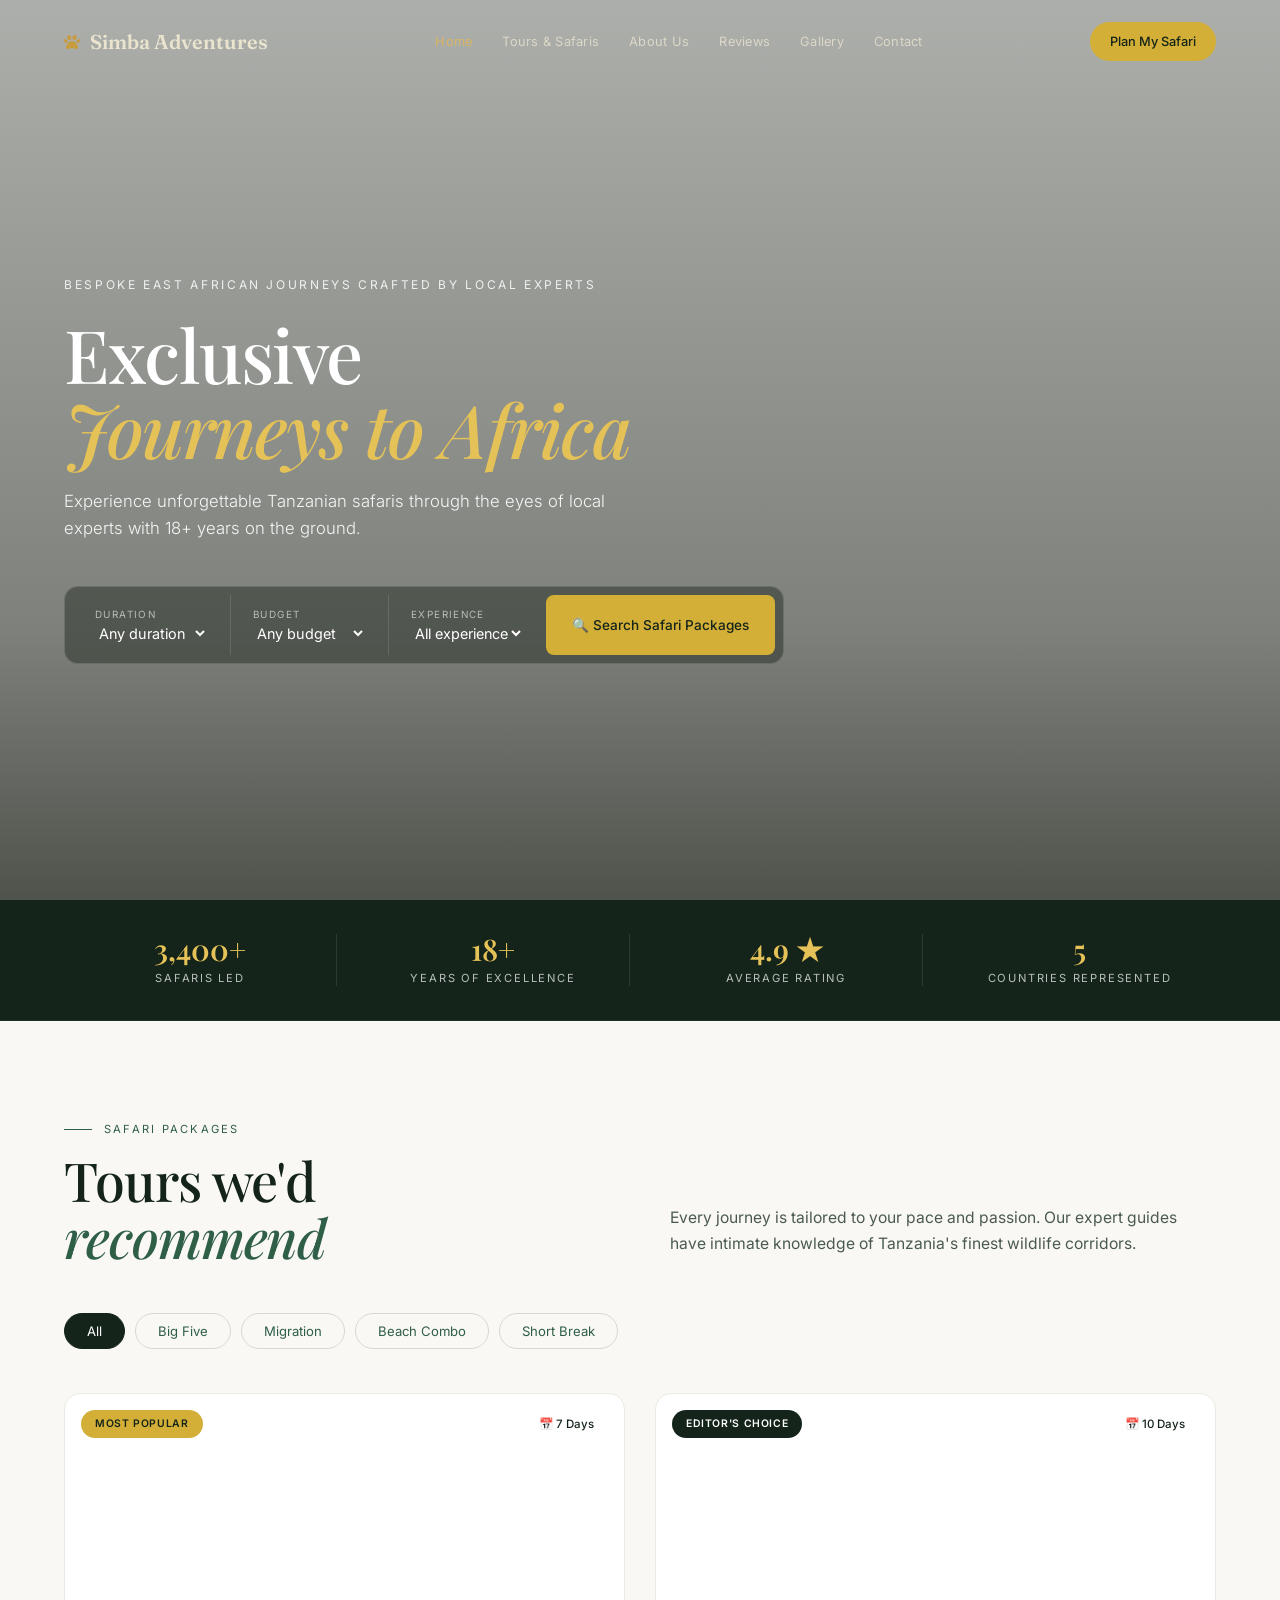
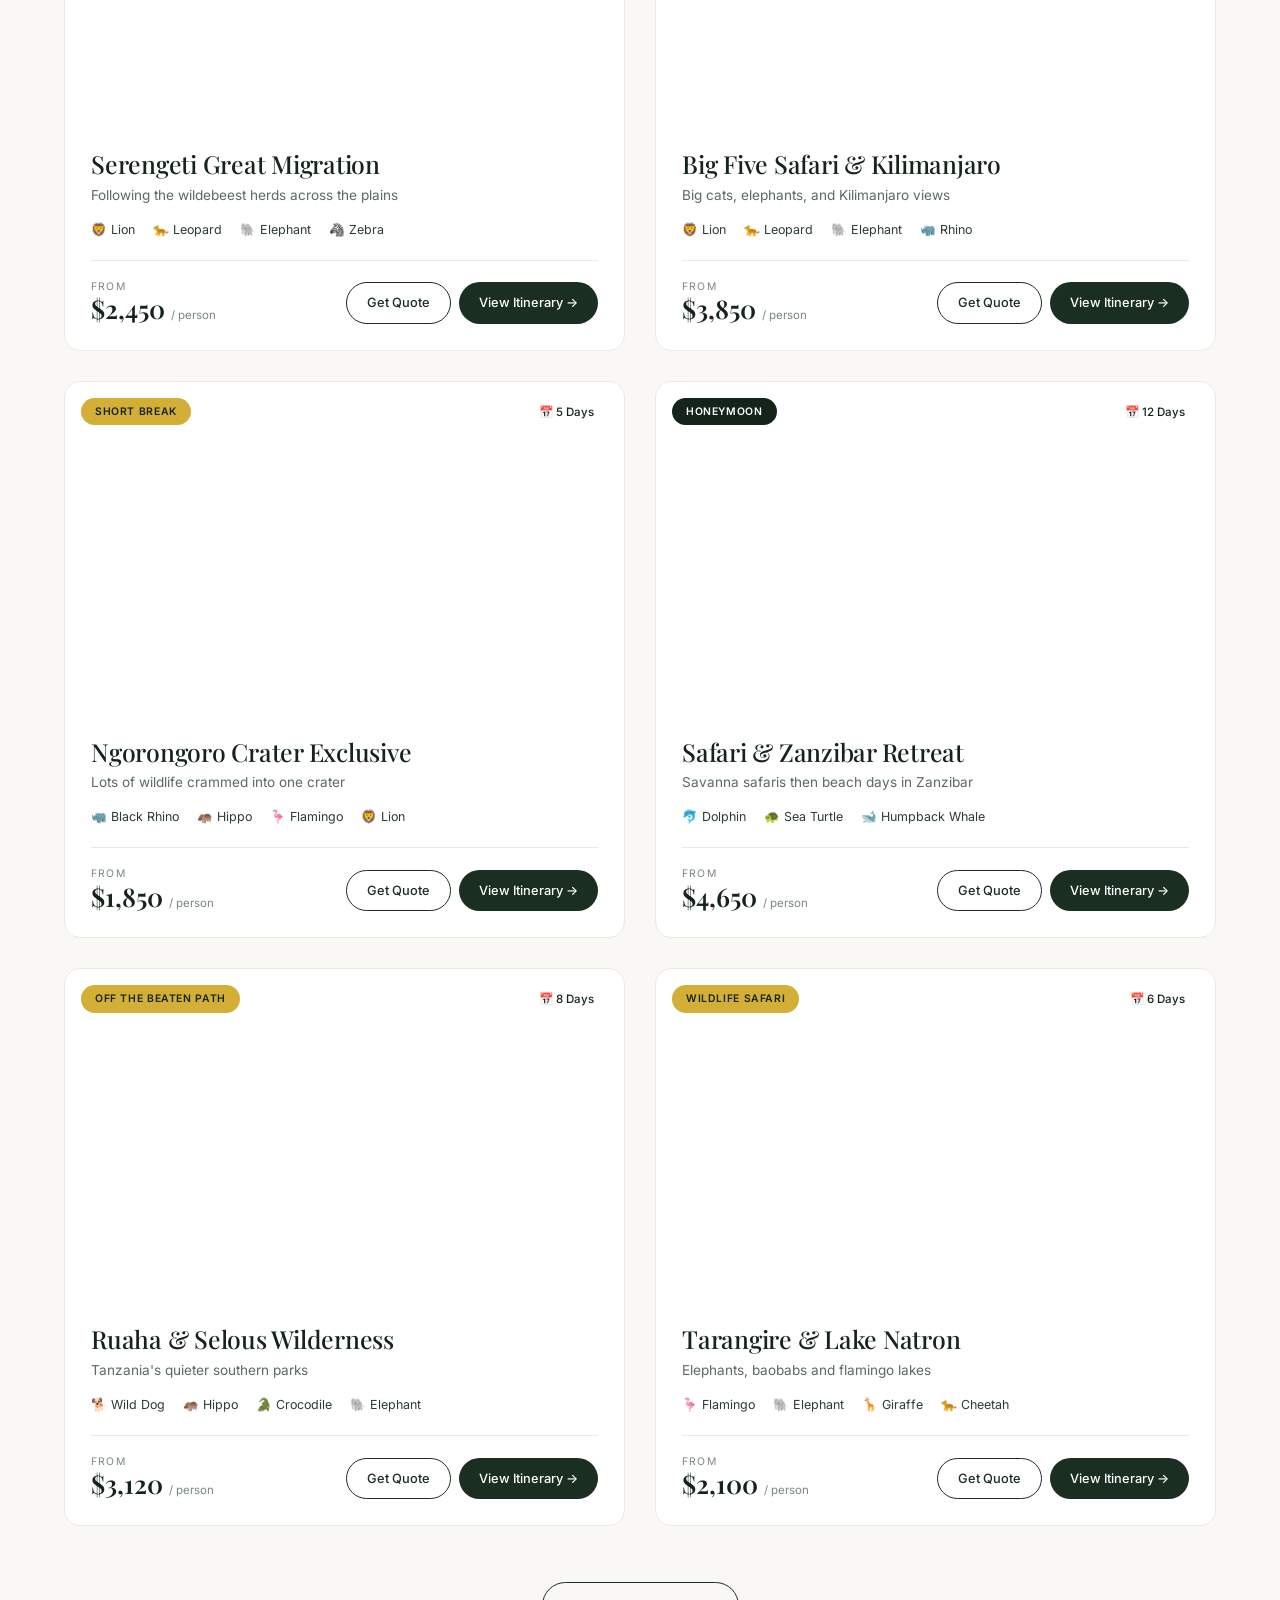
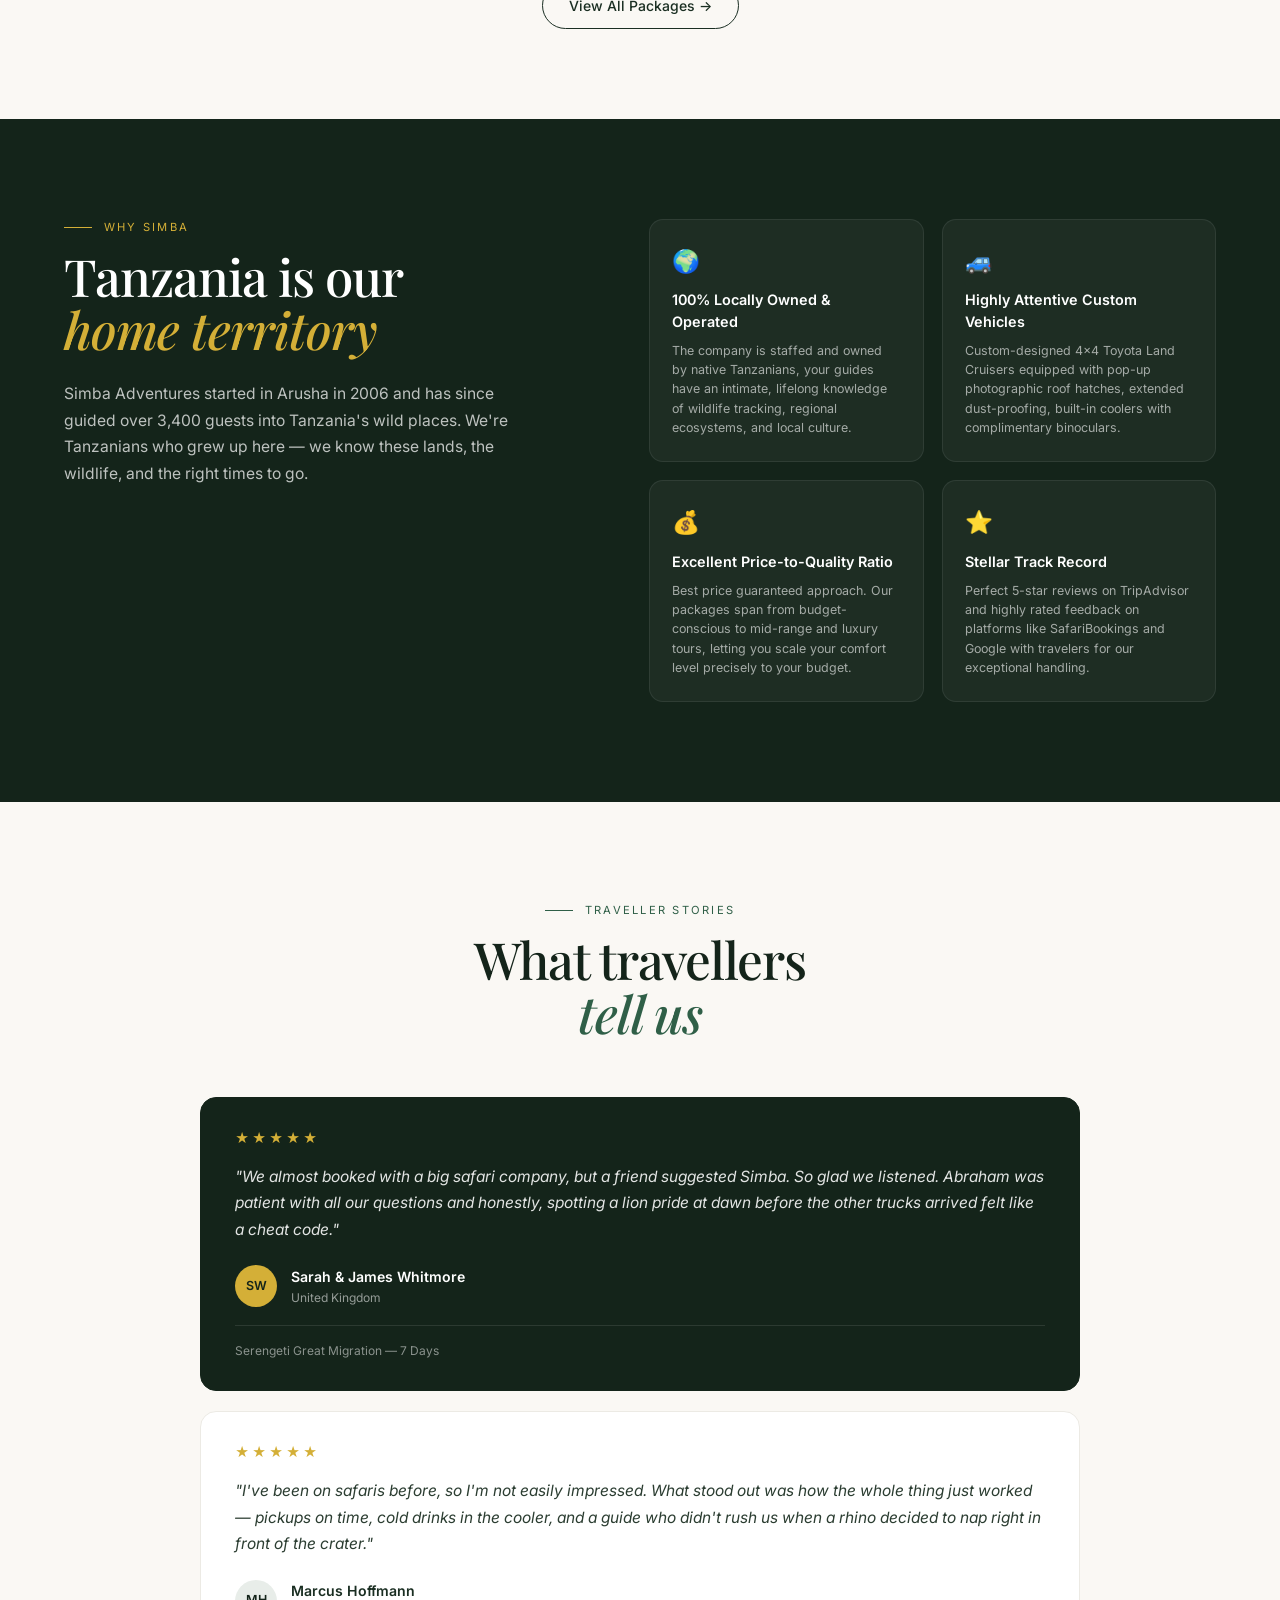
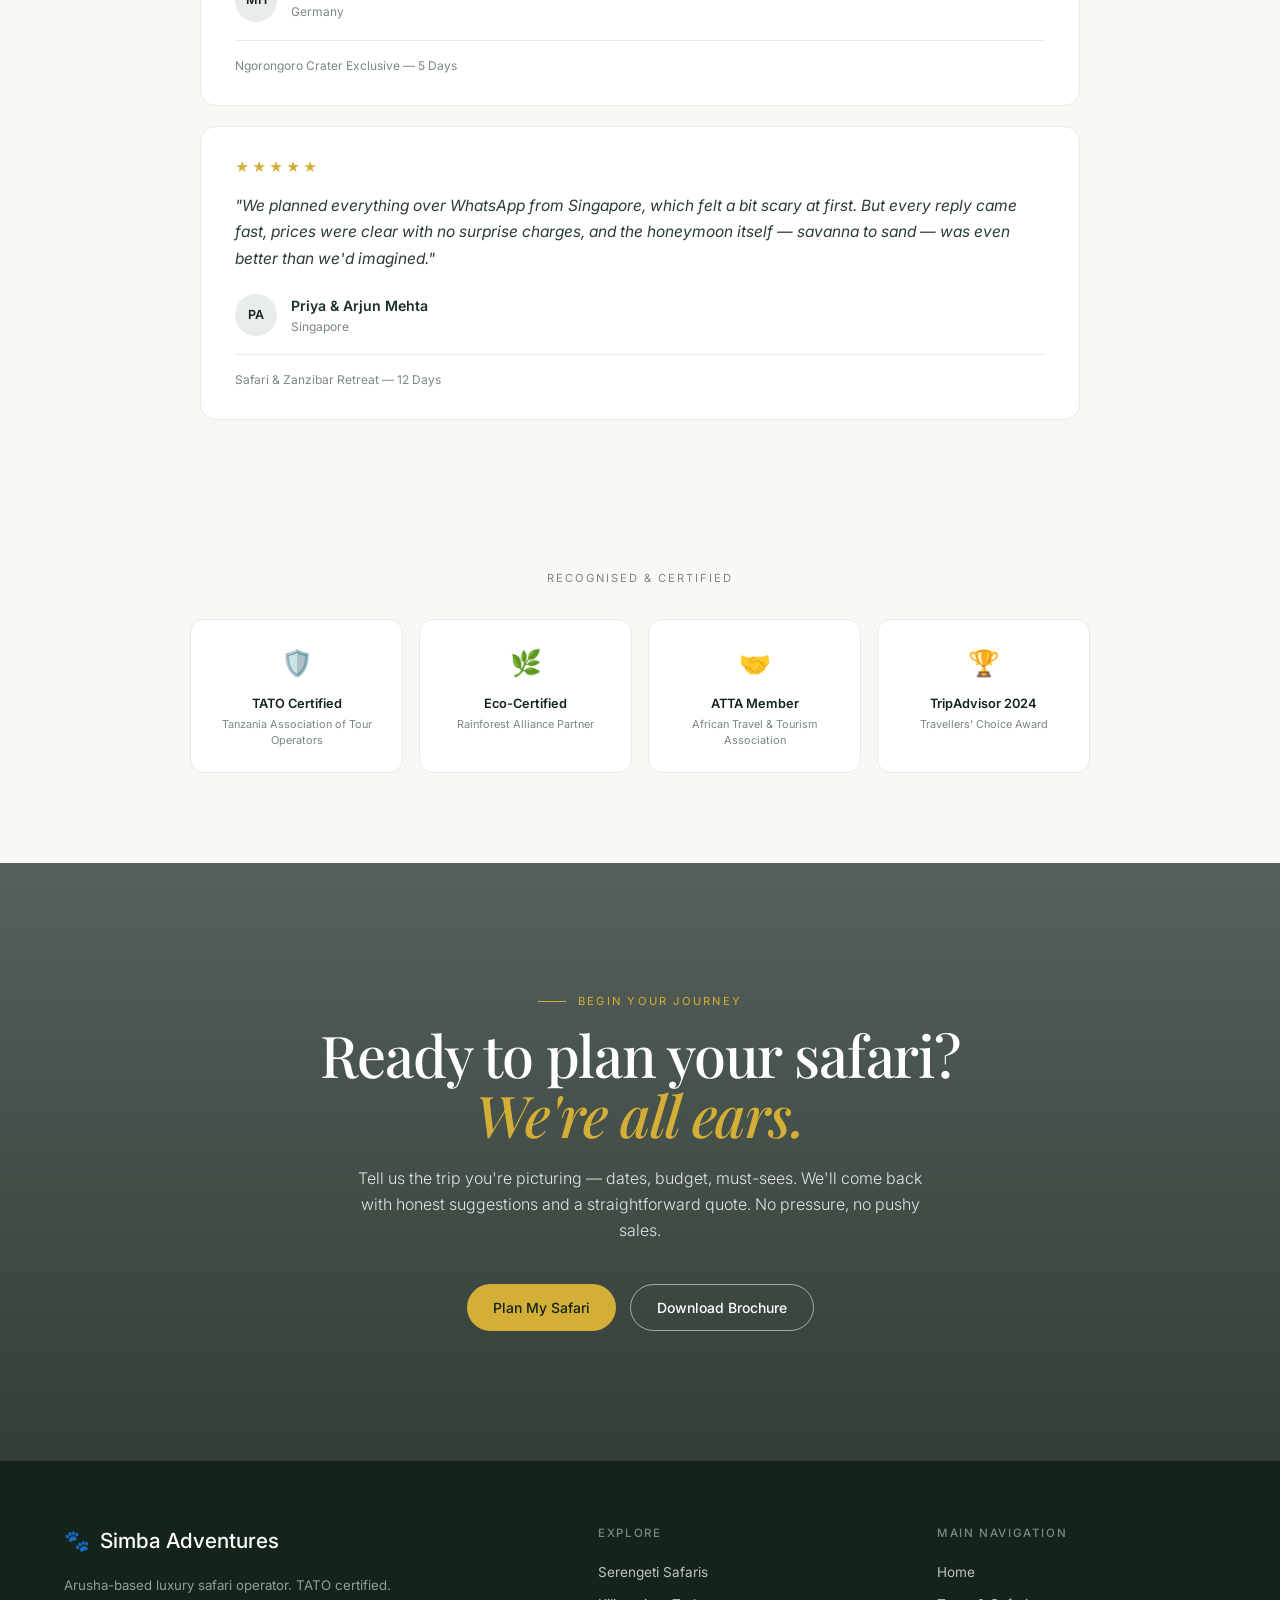
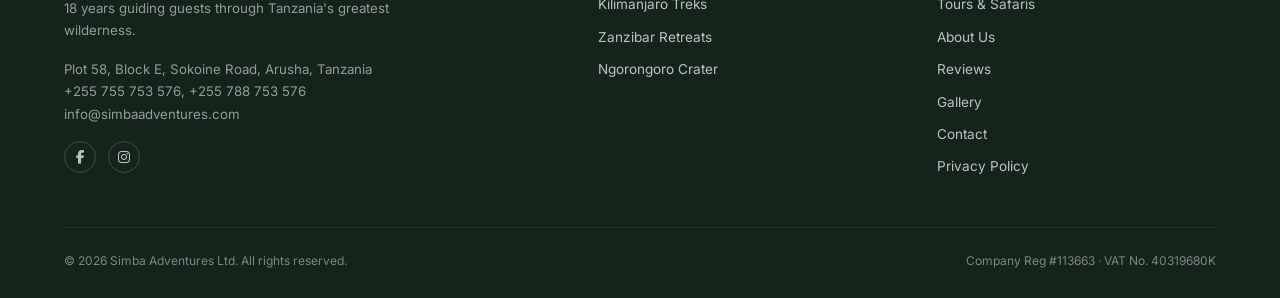
==== index.html @ e850aea2 "Update index.html" ====
<!DOCTYPE html>
<html lang="en">
<head>
<meta charset="UTF-8">
<meta name="viewport" content="width=device-width, initial-scale=1.0">
<title>Simba Adventures — Unforgettable Tanzanian Safaris</title>
<link rel="preconnect" href="https://fonts.googleapis.com">
<link rel="preconnect" href="https://fonts.gstatic.com" crossorigin>
<link href="https://fonts.googleapis.com/css2?family=Fraunces:ital,wght@0,400;0,500;0,600;1,400;1,500&family=Inter:wght@300;400;500;600;700&family=Playfair+Display:ital,wght@0,400;0,500;0,600;0,700;1,400;1,500;1,600&display=swap" rel="stylesheet">
  <link rel="stylesheet" href="https://cdnjs.cloudflare.com/ajax/libs/font-awesome/6.4.0/css/all.min.css">
<style>
  * { margin: 0; padding: 0; box-sizing: border-box; }

  html { scroll-behavior: smooth; }

  body {
    font-family: 'Inter', sans-serif;
    color: #1a2e22;
    background: #ffffff;
    line-height: 1.5;
    -webkit-font-smoothing: antialiased;
  }

  h1, h2, h3, h4 { font-family: 'Playfair Display', serif; font-weight: 500; }
  a { text-decoration: none; color: inherit; }
  img { max-width: 100%; display: block; }
  button { font-family: 'Inter', sans-serif; cursor: pointer; border: none; background: none; }

  .container { max-width: 1200px; margin: 0 auto; padding: 0 24px; }

  .btn {
    display: inline-flex; align-items: center; justify-content: center; gap: 8px;
    padding: 12px 26px; border-radius: 100px;
    font-size: 0.875rem; font-weight: 500;
    transition: all 0.25s ease; white-space: nowrap;
  }
  .btn-gold { background: #d4af37; color: #14241a; }
  .btn-gold:hover { background: #c19d2c; }
  .btn-ghost-light { border: 1px solid rgba(255,255,255,0.55); color: #fff; }
  .btn-ghost-light:hover { background: rgba(255,255,255,0.12); }
  .btn-outline-dark { border: 1px solid #1a2e22; color: #1a2e22; background: transparent; }
  .btn-outline-dark:hover { background: #1a2e22; color: #fff; }
  .btn-solid-dark { background: #1a2e22; color: #fff; }
  .btn-solid-dark:hover { background: #0f1c14; }
  .btn-sm { padding: 10px 20px; font-size: 0.8rem; }

  .navbar {
    position: absolute; top: 0; left: 0; right: 0; z-index: 100;
    padding: 22px 0;
  }
  .navbar .container { display: flex; align-items: center; justify-content: space-between; }
  .brand {
    display: flex; align-items: center; gap: 10px;
    font-family: 'Fraunces', serif; font-size: 20px; font-weight: 600;
    color: #eae4cf;
  }
  .brand i { color: #C89B3C; font-size: 16px; }

  .nav-menu {
    display: flex; align-items: center; gap: 30px;
    list-style: none; font-size: 0.8rem;
  }
  .nav-menu a {
    letter-spacing: 0.02em;
    color: rgba(234,228,207,0.78);
    transition: color 0.2s ease;
  }
  .nav-menu a:hover, .nav-menu a.active { color: #D9B564; }

  .nav-right { display: flex; align-items: center; gap: 18px; }

  .menu-toggle {
    display: none;
    font-size: 20px; color: #D9B564;
    cursor: pointer; background: none; border: none;
  }
  .menu-toggle svg { display: block; }

  .hero {
    position: relative;
    min-height: 100vh;
    display: flex; align-items: center;
    padding: 130px 0 90px;
    color: #fff;
    background:
      linear-gradient(180deg, rgba(20,25,15,0.35) 0%, rgba(20,25,15,0.55) 70%, rgba(20,25,15,0.75) 100%),
      url('https://images.unsplash.com/photo-1516026672322-bc52d61a55d5?q=80&w=2000&auto=format&fit=crop') center/cover no-repeat;
  }
  .hero .container { width: 100%; }
  .hero-inner { max-width: 720px; }
  .hero-eyebrow {
    font-size: 0.75rem; letter-spacing: 0.22em; text-transform: uppercase;
    opacity: 0.85; margin-bottom: 22px;
    display: flex; align-items: center; gap: 10px;
  }
  .hero h1 {
    font-size: clamp(2.8rem, 6vw, 4.6rem);
    line-height: 1.02;
    letter-spacing: -0.02em;
    margin-bottom: 22px;
    font-weight: 500;
  }
  .hero h1 em { font-style: italic; color: #e5c258; font-weight: 500; }
  .hero-sub {
    font-size: 1.05rem; font-weight: 300;
    max-width: 560px; margin-bottom: 44px;
    opacity: 0.92; line-height: 1.6;
  }

  .search-bar {
    display: flex; align-items: stretch;
    background: rgba(20,30,20,0.42);
    backdrop-filter: blur(16px);
    -webkit-backdrop-filter: blur(16px);
    border: 1px solid rgba(255,255,255,0.15);
    border-radius: 14px;
    padding: 8px;
    max-width: 780px;
    gap: 0;
  }
  .search-field {
    flex: 1; padding: 12px 22px;
    border-right: 1px solid rgba(255,255,255,0.12);
    display: flex; flex-direction: column; gap: 2px;
    min-width: 0;
  }
  .search-field:last-of-type { border-right: none; }
  .search-field label {
    font-size: 0.62rem; letter-spacing: 0.14em; text-transform: uppercase;
    opacity: 0.6;
  }
  .search-field select, .search-field input {
    background: transparent; border: none; outline: none;
    color: #fff; font-family: 'Inter', sans-serif;
    font-size: 0.9rem; font-weight: 400;
    cursor: pointer; width: 100%;
  }
  .search-field select option { color: #1a2e22; }
  .search-btn {
    background: #d4af37; color: #14241a;
    padding: 0 26px; border-radius: 8px;
    font-size: 0.85rem; font-weight: 500;
    display: flex; align-items: center; gap: 8px;
    white-space: nowrap;
    transition: background 0.2s;
  }
  .search-btn:hover { background: #c19d2c; }

  .stats {
    background: #14241a; color: #fff;
    padding: 34px 0;
    border-bottom: 1px solid rgba(255,255,255,0.06);
  }
  .stats .container {
    display: grid; grid-template-columns: repeat(4, 1fr);
    gap: 20px; text-align: center;
  }
  .stat-item { padding: 0 12px; border-right: 1px solid rgba(255,255,255,0.1); }
  .stat-item:last-child { border-right: none; }
  .stat-num {
    font-family: 'Playfair Display', serif;
    font-size: 1.85rem; font-weight: 600; color: #e5c258;
    line-height: 1;
  }
  .stat-lbl {
    font-size: 0.7rem; letter-spacing: 0.16em; text-transform: uppercase;
    opacity: 0.7; margin-top: 6px;
  }

  .packages { padding: 100px 0 90px; background: #faf8f4; }

  .packages-header {
    display: grid; grid-template-columns: 1fr 1fr;
    gap: 60px; align-items: end;
    margin-bottom: 48px;
  }
  .eyebrow {
    font-size: 0.7rem; letter-spacing: 0.2em; text-transform: uppercase;
    color: #2f5f47; margin-bottom: 14px;
    display: flex; align-items: center; gap: 12px;
  }
  .eyebrow::before {
    content: ''; width: 28px; height: 1px; background: #2f5f47;
    display: inline-block;
  }
  .packages-header h2 {
    font-size: clamp(2.2rem, 4.2vw, 3.4rem);
    line-height: 1.05; letter-spacing: -0.02em;
    color: #14241a;
  }
  .packages-header h2 em { font-style: italic; color: #2f5f47; }
  .packages-header p {
    font-size: 0.98rem; color: #4a5a50; line-height: 1.65;
    padding-bottom: 8px;
  }

  .filter-tabs { display: flex; gap: 10px; flex-wrap: wrap; margin-bottom: 44px; }
  .filter-tab {
    padding: 9px 22px; border-radius: 100px;
    font-size: 0.82rem; font-weight: 400;
    border: 1px solid #d5d9d4; color: #2f5f47;
    background: transparent;
    transition: all 0.2s;
  }
  .filter-tab.active { background: #14241a; color: #fff; border-color: #14241a; }
  .filter-tab:hover:not(.active) { border-color: #14241a; color: #14241a; }

  .cards-grid {
    display: grid; grid-template-columns: repeat(2, 1fr);
    gap: 30px;
  }
  .card {
    background: #fff; border-radius: 16px;
    overflow: hidden;
    border: 1px solid #eceae4;
    display: flex; flex-direction: column;
    transition: transform 0.3s, box-shadow 0.3s;
  }
  .card:hover { transform: translateY(-4px); box-shadow: 0 18px 40px rgba(20,36,26,0.09); }
  .card-media {
    position: relative; aspect-ratio: 16/9.5;
    background-size: cover; background-position: center;
  }
  .card-badge {
    position: absolute; top: 16px; left: 16px;
    padding: 6px 14px; border-radius: 100px;
    font-size: 0.65rem; font-weight: 600; letter-spacing: 0.06em;
    text-transform: uppercase;
  }
  .badge-gold { background: #d4af37; color: #14241a; }
  .badge-dark { background: #14241a; color: #fff; }
  .card-days {
    position: absolute; top: 16px; right: 16px;
    background: rgba(255,255,255,0.95); color: #14241a;
    padding: 6px 14px; border-radius: 100px;
    font-size: 0.72rem; font-weight: 500;
    display: flex; align-items: center; gap: 6px;
  }
  .card-body { padding: 24px 26px 26px; display: flex; flex-direction: column; flex: 1; }
  .card-body h3 {
    font-size: 1.55rem; line-height: 1.15; letter-spacing: -0.01em;
    color: #14241a; margin-bottom: 6px;
  }
  .card-desc { font-size: 0.85rem; color: #5a6b61; margin-bottom: 16px; }
  .card-feats {
    display: flex; flex-wrap: wrap; gap: 6px 18px;
    font-size: 0.78rem; color: #2b3d31; margin-bottom: 20px;
  }
  .card-feats span { display: inline-flex; align-items: center; gap: 5px; }

  .card-foot {
    display: flex; justify-content: space-between; align-items: flex-end;
    padding-top: 18px; margin-top: auto;
    border-top: 1px solid #eceae4;
    gap: 12px;
  }
  .price-label {
    font-size: 0.65rem; letter-spacing: 0.12em; text-transform: uppercase;
    color: #7a8880;
  }
  .price-val {
    font-family: 'Playfair Display', serif;
    font-size: 1.6rem; font-weight: 600; color: #14241a;
    line-height: 1.15;
  }
  .price-val small { font-family: 'Inter', sans-serif; font-size: 0.72rem; font-weight: 400; color: #7a8880; }
  .card-btns { display: flex; gap: 8px; }

  .view-all-wrap { text-align: center; margin-top: 56px; }

  .about {
    background: #14241a; color: #fff;
    padding: 100px 0;
  }
  .about-grid {
    display: grid; grid-template-columns: 1fr 1.1fr;
    gap: 70px; align-items: start;
  }
  .about .eyebrow { color: #d4af37; }
  .about .eyebrow::before { background: #d4af37; }
  .about h2 {
    font-size: clamp(2.2rem, 4vw, 3.2rem);
    line-height: 1.05; letter-spacing: -0.02em;
    margin-bottom: 24px;
  }
  .about h2 em { font-style: italic; color: #d4af37; }
  .about p.lead {
    font-size: 0.98rem; line-height: 1.7;
    color: rgba(255,255,255,0.72);
    max-width: 460px;
  }
  .about-feats {
    display: grid; grid-template-columns: 1fr 1fr; gap: 18px;
  }
  .about-feat {
    background: rgba(255,255,255,0.045);
    border: 1px solid rgba(255,255,255,0.08);
    border-radius: 14px;
    padding: 24px 22px;
  }
  .about-feat .fi { font-size: 1.4rem; margin-bottom: 12px; display: block; }
  .about-feat h4 {
    font-family: 'Inter', sans-serif; font-size: 0.9rem;
    font-weight: 600; margin-bottom: 8px;
  }
  .about-feat p {
    font-size: 0.78rem; line-height: 1.55;
    color: rgba(255,255,255,0.6);
  }

  .testimonials { padding: 100px 0 90px; background: #faf8f4; }
  .test-head { text-align: center; margin-bottom: 56px; }
  .test-head .eyebrow { justify-content: center; }
  .test-head h2 {
    font-size: clamp(2.2rem, 4vw, 3.2rem);
    line-height: 1.05; letter-spacing: -0.02em;
    color: #14241a;
  }
  .test-head h2 em { font-style: italic; color: #2f5f47; }
  .test-list {
    display: flex; flex-direction: column; gap: 20px;
    max-width: 880px; margin: 0 auto;
  }
  .test-card {
    background: #fff;
    border: 1px solid #eceae4;
    border-radius: 16px;
    padding: 30px 34px;
  }
  .test-card.dark {
    background: #14241a; border-color: #14241a; color: #fff;
  }
  .test-stars { color: #d4af37; font-size: 0.85rem; letter-spacing: 3px; margin-bottom: 16px; }
  .test-text {
    font-size: 0.97rem; line-height: 1.7; font-style: italic;
    color: #2b3d31; margin-bottom: 22px;
  }
  .test-card.dark .test-text { color: rgba(255,255,255,0.88); }
  .test-author { display: flex; align-items: center; gap: 14px; }
  .test-avatar {
    width: 42px; height: 42px; border-radius: 50%;
    background: #d4af37; color: #14241a;
    display: flex; align-items: center; justify-content: center;
    font-size: 0.78rem; font-weight: 600; flex-shrink: 0;
  }
  .test-avatar.light { background: #e8ede9; color: #14241a; }
  .test-name { font-size: 0.88rem; font-weight: 600; }
  .test-loc { font-size: 0.75rem; color: #7a8880; margin-top: 2px; }
  .test-card.dark .test-loc { color: rgba(255,255,255,0.55); }
  .test-trip {
    font-size: 0.75rem; color: #7a8880;
    padding-top: 16px; margin-top: 18px;
    border-top: 1px solid #eceae4;
  }
  .test-card.dark .test-trip { border-color: rgba(255,255,255,0.1); color: rgba(255,255,255,0.5); }

  .certs { padding: 60px 0 90px; background: #faf8f4; }
  .certs-label {
    text-align: center; font-size: 0.7rem; letter-spacing: 0.18em;
    text-transform: uppercase; color: #7a8880;
    margin-bottom: 32px;
  }
  .certs-grid {
    display: grid; grid-template-columns: repeat(4, 1fr); gap: 16px;
    max-width: 900px; margin: 0 auto;
  }
  .cert-item {
    background: #fff; border: 1px solid #eceae4;
    border-radius: 14px; padding: 24px 14px; text-align: center;
  }
  .cert-item .ci { font-size: 1.6rem; margin-bottom: 12px; display: block; }
  .cert-item h4 {
    font-family: 'Inter', sans-serif; font-size: 0.8rem;
    font-weight: 600; margin-bottom: 4px; color: #14241a;
  }
  .cert-item p { font-size: 0.68rem; color: #7a8880; line-height: 1.4; }

  .cta {
    position: relative;
    padding: 130px 0;
    color: #fff;
    text-align: center;
    background:
      linear-gradient(180deg, rgba(15,28,20,0.7) 0%, rgba(15,28,20,0.85) 100%),
      url('https://images.unsplash.com/photo-1535941339077-2dd1c7963098?q=80&w=2000&auto=format&fit=crop') center/cover no-repeat;
  }
  .cta .eyebrow { color: #d4af37; justify-content: center; }
  .cta .eyebrow::before { background: #d4af37; }
  .cta h2 {
    font-size: clamp(2.4rem, 5vw, 3.6rem);
    line-height: 1.05; letter-spacing: -0.02em;
    margin-bottom: 20px;
  }
  .cta h2 em { font-style: italic; color: #d4af37; }
  .cta p {
    max-width: 580px; margin: 0 auto 40px;
    font-size: 1rem; font-weight: 300; line-height: 1.65;
    color: rgba(255,255,255,0.85);
  }
  .cta-btns { display: flex; gap: 14px; justify-content: center; flex-wrap: wrap; }

  .footer { background: #14241a; color: #fff; padding: 64px 0 28px; }
  .footer-grid {
    display: grid; grid-template-columns: 1.7fr 1fr 1fr;
    gap: 60px; margin-bottom: 50px;
  }
  .footer-logo {
    display: flex; align-items: center; gap: 10px;
    font-size: 1.1rem; font-weight: 500; margin-bottom: 18px;
  }
  .footer-logo span { font-size: 1.3rem; }
  .footer p {
    font-size: 0.83rem; line-height: 1.7;
    color: rgba(255,255,255,0.55); max-width: 340px;
    margin-bottom: 16px;
  }
  .footer h5 {
    font-family: 'Inter', sans-serif;
    font-size: 0.72rem; letter-spacing: 0.14em;
    text-transform: uppercase; color: rgba(255,255,255,0.45);
    margin-bottom: 20px; font-weight: 500;
  }
  .footer-links { display: flex; flex-direction: column; gap: 12px; }
  .footer-links a {
    font-size: 0.85rem; color: rgba(255,255,255,0.72);
    transition: color 0.2s;
  }
  .footer-links a:hover { color: #fff; }
  .footer-social { display: flex; gap: 12px; }
  .footer-social a {
    width: 32px; height: 32px; border-radius: 50%;
    border: 1px solid rgba(255,255,255,0.18);
    display: flex; align-items: center; justify-content: center;
    font-size: 0.85rem; color: rgba(255,255,255,0.72);
    transition: color 0.2s, border-color 0.2s;
  }
  .footer-social a:hover { color: #fff; border-color: #fff; }
  .footer-bottom {
    border-top: 1px solid rgba(255,255,255,0.08);
    padding-top: 24px;
    display: flex; justify-content: space-between; align-items: center;
    font-size: 0.75rem; color: rgba(255,255,255,0.45);
    flex-wrap: wrap; gap: 12px;
  }

  @media (max-width: 1024px) {
    .packages-header { grid-template-columns: 1fr; gap: 24px; }
    .cards-grid { grid-template-columns: 1fr; }
    .about-grid { grid-template-columns: 1fr; gap: 40px; }
    .about-feats { grid-template-columns: 1fr 1fr; }
    .certs-grid { grid-template-columns: repeat(2, 1fr); }
    .footer-grid { grid-template-columns: 1fr 1fr; }
  }

  @media (max-width: 900px) {
    .nav-menu { display: none; position: absolute; top: 100%; left: 0; width: 100%; background: #14241a; flex-direction: column; align-items: stretch; gap: 4px; padding: 18px 28px 24px; border-top: 1px solid rgba(255,255,255,0.08); }
    .nav-menu.show { display: flex; }
    .nav-menu li { padding: 6px 0; }
    .menu-toggle { display: block; }
  }

  @media (max-width: 768px) {
    .hero { padding: 110px 0 70px; }
    .hero h1 { font-size: 2.6rem; }
    .search-bar { flex-direction: column; gap: 0; padding: 12px; border-radius: 16px; }
    .search-field { border-right: none; border-bottom: 1px solid rgba(255,255,255,0.12); width: 100%; padding: 12px 8px; }
    .search-field:last-of-type { border-bottom: none; }
    .search-btn { width: 100%; justify-content: center; padding: 14px; margin-top: 8px; border-radius: 10px; }
    .stats .container { grid-template-columns: repeat(2, 1fr); gap: 24px; }
    .stat-item { border-right: none; }
    .stat-item:nth-child(odd) { border-right: 1px solid rgba(255,255,255,0.1); }
    .about-feats { grid-template-columns: 1fr; }
    .certs-grid { grid-template-columns: 1fr; }
    .footer-grid { grid-template-columns: 1fr; gap: 36px; }
    .card-foot { flex-direction: column; align-items: stretch; gap: 16px; }
    .card-btns { width: 100%; }
    .card-btns .btn { flex: 1; justify-content: center; }
    .test-card { padding: 24px; }
  }

  @media (max-width: 480px) {
    .hero h1 { font-size: 2.1rem; }
    .stats .container { grid-template-columns: 1fr 1fr; }
    .stat-num { font-size: 1.5rem; }
    .card-body h3 { font-size: 1.3rem; }
    .cta h2 { font-size: 2rem; }
    .cta-btns { flex-direction: column; align-items: stretch; }
    .cta-btns .btn { justify-content: center; }
    .navbar { padding: 14px 0; }
    .navbar .container { padding: 0 16px; }
    .brand { font-size: 17px; gap: 8px; }
    .brand i { font-size: 14px; }
    .nav-right { gap: 10px; }
    .btn-sm { padding: 8px 14px; font-size: 0.72rem; }
  }
</style>
</head>
<body>

<nav class="navbar">
  <div class="container">
    <a href="index.html" class="brand">
      <i class="fa-solid fa-paw"></i>
      Simba Adventures
    </a>
    <ul class="nav-menu nav-menu-links" id="navMenu">
      <li><a href="index.html" class="active">Home</a></li>
      <li><a href="tour.html">Tours & Safaris</a></li>
      <li><a href="about-us.html">About Us</a></li>
      <li><a href="#testimonials">Reviews</a></li>
      <li><a href="gallery.html">Gallery</a></li>
      <li><a href="contact-us.html">Contact</a></li>
    </ul>
    <div class="nav-right">
      <a href="plan-my-safari.html" class="btn btn-gold btn-sm">Plan My Safari</a>
      <div class="menu-toggle" aria-label="Open menu" onclick="document.getElementById('navMenu').classList.toggle('show')">
        <svg width="20" height="20" viewBox="0 0 20 20" fill="none" xmlns="http://www.w3.org/2000/svg">
          <path d="M2 5h16M2 10h16M2 15h16" stroke="currentColor" stroke-width="2" stroke-linecap="round"/>
        </svg>
      </div>
    </div>
  </div>
</nav>

<section class="hero">
  <div class="container">
    <div class="hero-inner">
      <div class="hero-eyebrow">Bespoke East African Journeys Crafted by Local Experts</div>
      <h1>Exclusive<br><em>Journeys to Africa</em></h1>
      <p class="hero-sub">Experience unforgettable Tanzanian safaris through the eyes of local experts with 18+ years on the ground.</p>

      <div class="search-bar">
        <div class="search-field">
          <label>Duration</label>
          <select>
            <option>Any duration</option>
            <option>1–3 days</option>
            <option>4–7 days</option>
            <option>8–14 days</option>
            <option>15+ days</option>
          </select>
        </div>
        <div class="search-field">
          <label>Budget</label>
          <select>
            <option>Any budget</option>
            <option>Under $2,000</option>
            <option>$2,000 – $5,000</option>
            <option>$5,000 – $10,000</option>
            <option>$10,000+</option>
          </select>
        </div>
        <div class="search-field">
          <label>Experience</label>
        <select>
            <option>All experiences</option>
            <option>Big Five</option>
            <option>Migration</option>
            <option>Beach & Bush</option>
            <option>Cultural</option>
          </select>
        </div>
        <a href="tour.html" class="search-btn">🔍 Search Safari Packages</a>
      </div>
    </div>
  </div>
</section>

<section class="stats">
  <div class="container">
    <div class="stat-item">
      <div class="stat-num">3,400+</div>
      <div class="stat-lbl">Safaris Led</div>
    </div>
    <div class="stat-item">
      <div class="stat-num">18+</div>
      <div class="stat-lbl">Years of Excellence</div>
    </div>
    <div class="stat-item">
      <div class="stat-num">4.9 ★</div>
      <div class="stat-lbl">Average Rating</div>
    </div>
    <div class="stat-item">
      <div class="stat-num">5</div>
      <div class="stat-lbl">Countries Represented</div>
    </div>
  </div>
</section>

<section class="packages">
  <div class="container">

    <div class="packages-header">
      <div>
        <div class="eyebrow">Safari Packages</div>
        <h2>Tours we'd<br><em>recommend</em></h2>
      </div>
      <p>Every journey is tailored to your pace and passion. Our expert guides have intimate knowledge of Tanzania's finest wildlife corridors.</p>
    </div>

    <div class="filter-tabs">
      <button class="filter-tab active" data-filter="all">All</button>
      <button class="filter-tab" data-filter="big-five">Big Five</button>
      <button class="filter-tab" data-filter="migration">Migration</button>
      <button class="filter-tab" data-filter="beach-combo">Beach Combo</button>
      <button class="filter-tab" data-filter="short-break">Short Break</button>
    </div>

    <div class="cards-grid">

      <article class="card" data-cat="big-five migration">
        <div class="card-media" style="background-image:url('https://images.unsplash.com/photo-1547970810-dc1eac37d174?q=80&w=1400&auto=format&fit=crop');">
          <span class="card-badge badge-gold">Most Popular</span>
          <span class="card-days">📅 7 Days</span>
        </div>
        <div class="card-body">
          <h3>Serengeti Great Migration</h3>
          <p class="card-desc">Following the wildebeest herds across the plains</p>
          <div class="card-feats">
            <span>🦁 Lion</span><span>🐆 Leopard</span><span>🐘 Elephant</span><span>🦓 Zebra</span>
          </div>
          <div class="card-foot">
            <div>
              <div class="price-label">From</div>
              <div class="price-val">$2,450 <small>/ person</small></div>
            </div>
            <div class="card-btns">
              <a href="plan-my-safari.html" class="btn btn-outline-dark btn-sm">Get Quote</a>
              <a href="tour.html" class="btn btn-solid-dark btn-sm">View Itinerary →</a>
            </div>
          </div>
        </div>
      </article>

      <article class="card" data-cat="big-five migration">
        <div class="card-media" style="background-image:url('https://images.unsplash.com/photo-1516426122078-c23e76319801?q=80&w=1400&auto=format&fit=crop');">
          <span class="card-badge badge-dark">Editor's Choice</span>
          <span class="card-days">📅 10 Days</span>
        </div>
        <div class="card-body">
          <h3>Big Five Safari & Kilimanjaro</h3>
          <p class="card-desc">Big cats, elephants, and Kilimanjaro views</p>
          <div class="card-feats">
            <span>🦁 Lion</span><span>🐆 Leopard</span><span>🐘 Elephant</span><span>🦏 Rhino</span>
          </div>
          <div class="card-foot">
            <div>
              <div class="price-label">From</div>
              <div class="price-val">$3,850 <small>/ person</small></div>
            </div>
            <div class="card-btns">
              <a href="plan-my-safari.html" class="btn btn-outline-dark btn-sm">Get Quote</a>
              <a href="tour.html" class="btn btn-solid-dark btn-sm">View Itinerary →</a>
            </div>
          </div>
        </div>
      </article>

      <article class="card" data-cat="big-five short-break">
        <div class="card-media" style="background-image:url('https://images.unsplash.com/photo-1534177616072-ef7dc120449d?q=80&w=1400&auto=format&fit=crop');">
          <span class="card-badge badge-gold">Short Break</span>
          <span class="card-days">📅 5 Days</span>
        </div>
        <div class="card-body">
          <h3>Ngorongoro Crater Exclusive</h3>
          <p class="card-desc">Lots of wildlife crammed into one crater</p>
          <div class="card-feats">
            <span>🦏 Black Rhino</span><span>🦛 Hippo</span><span>🦩 Flamingo</span><span>🦁 Lion</span>
          </div>
          <div class="card-foot">
            <div>
              <div class="price-label">From</div>
              <div class="price-val">$1,850 <small>/ person</small></div>
            </div>
            <div class="card-btns">
              <a href="plan-my-safari.html" class="btn btn-outline-dark btn-sm">Get Quote</a>
              <a href="tour.html" class="btn btn-solid-dark btn-sm">View Itinerary →</a>
            </div>
          </div>
        </div>
      </article>

      <article class="card" data-cat="beach-combo">
        <div class="card-media" style="background-image:url('https://images.unsplash.com/photo-1590523277543-a94d2e4eb00b?q=80&w=1400&auto=format&fit=crop');">
          <span class="card-badge badge-dark">Honeymoon</span>
          <span class="card-days">📅 12 Days</span>
        </div>
        <div class="card-body">
          <h3>Safari & Zanzibar Retreat</h3>
          <p class="card-desc">Savanna safaris then beach days in Zanzibar</p>
          <div class="card-feats">
            <span>🐬 Dolphin</span><span>🐢 Sea Turtle</span><span>🐋 Humpback Whale</span>
          </div>
          <div class="card-foot">
            <div>
              <div class="price-label">From</div>
              <div class="price-val">$4,650 <small>/ person</small></div>
            </div>
            <div class="card-btns">
              <a href="plan-my-safari.html" class="btn btn-outline-dark btn-sm">Get Quote</a>
              <a href="tour.html" class="btn btn-solid-dark btn-sm">View Itinerary →</a>
            </div>
          </div>
        </div>
      </article>

      <article class="card" data-cat="migration">
        <div class="card-media" style="background-image:url('https://images.unsplash.com/photo-1505142468610-359e7d316be0?q=80&w=1400&auto=format&fit=crop');">
          <span class="card-badge badge-gold">Off the Beaten Path</span>
          <span class="card-days">📅 8 Days</span>
        </div>
        <div class="card-body">
          <h3>Ruaha & Selous Wilderness</h3>
          <p class="card-desc">Tanzania's quieter southern parks</p>
          <div class="card-feats">
            <span>🐕 Wild Dog</span><span>🦛 Hippo</span><span>🐊 Crocodile</span><span>🐘 Elephant</span>
          </div>
          <div class="card-foot">
            <div>
              <div class="price-label">From</div>
              <div class="price-val">$3,120 <small>/ person</small></div>
            </div>
            <div class="card-btns">
              <a href="plan-my-safari.html" class="btn btn-outline-dark btn-sm">Get Quote</a>
              <a href="tour.html" class="btn btn-solid-dark btn-sm">View Itinerary →</a>
            </div>
          </div>
        </div>
      </article>

      <article class="card" data-cat="big-five">
        <div class="card-media" style="background-image:url('https://images.unsplash.com/photo-1549366021-9f761d450615?q=80&w=1400&auto=format&fit=crop');">
          <span class="card-badge badge-gold">Wildlife Safari</span>
          <span class="card-days">📅 6 Days</span>
        </div>
        <div class="card-body">
          <h3>Tarangire & Lake Natron</h3>
          <p class="card-desc">Elephants, baobabs and flamingo lakes</p>
          <div class="card-feats">
            <span>🦩 Flamingo</span><span>🐘 Elephant</span><span>🦒 Giraffe</span><span>🐆 Cheetah</span>
          </div>
          <div class="card-foot">
            <div>
              <div class="price-label">From</div>
              <div class="price-val">$2,100 <small>/ person</small></div>
            </div>
            <div class="card-btns">
              <a href="plan-my-safari.html" class="btn btn-outline-dark btn-sm">Get Quote</a>
              <a href="tour.html" class="btn btn-solid-dark btn-sm">View Itinerary →</a>
            </div>
          </div>
        </div>
      </article>

    </div>

    <div class="view-all-wrap">
      <a href="tour.html" class="btn btn-outline-dark">View All Packages →</a>
    </div>

  </div>
</section>

<section class="about">
  <div class="container">
    <div class="about-grid">
      <div>
        <div class="eyebrow">Why Simba</div>
        <h2>Tanzania is our<br><em>home territory</em></h2>
        <p class="lead">Simba Adventures started in Arusha in 2006 and has since guided over 3,400 guests into Tanzania's wild places. We're Tanzanians who grew up here — we know these lands, the wildlife, and the right times to go.</p>
      </div>
      <div class="about-feats">
        <div class="about-feat">
          <span class="fi">🌍</span>
          <h4>100% Locally Owned & Operated</h4>
          <p>The company is staffed and owned by native Tanzanians, your guides have an intimate, lifelong knowledge of wildlife tracking, regional ecosystems, and local culture.</p>
        </div>
        <div class="about-feat">
          <span class="fi">🚙</span>
          <h4>Highly Attentive Custom Vehicles</h4>
          <p>Custom-designed 4x4 Toyota Land Cruisers equipped with pop-up photographic roof hatches, extended dust-proofing, built-in coolers with complimentary binoculars.</p>
        </div>
        <div class="about-feat">
          <span class="fi">💰</span>
          <h4>Excellent Price-to-Quality Ratio</h4>
          <p>Best price guaranteed approach. Our packages span from budget-conscious to mid-range and luxury tours, letting you scale your comfort level precisely to your budget.</p>
        </div>
        <div class="about-feat">
          <span class="fi">⭐</span>
          <h4>Stellar Track Record</h4>
          <p>Perfect 5-star reviews on TripAdvisor and highly rated feedback on platforms like SafariBookings and Google with travelers for our exceptional handling.</p>
        </div>
      </div>
    </div>
  </div>
</section>

<section class="testimonials" id="testimonials">
  <div class="container">
    <div class="test-head">
      <div class="eyebrow">Traveller Stories</div>
      <h2>What travellers<br><em>tell us</em></h2>
    </div>

    <div class="test-list">
      <div class="test-card dark">
        <div class="test-stars">★★★★★</div>
        <p class="test-text">"We almost booked with a big safari company, but a friend suggested Simba. So glad we listened. Abraham was patient with all our questions and honestly, spotting a lion pride at dawn before the other trucks arrived felt like a cheat code."</p>
        <div class="test-author">
          <div class="test-avatar">SW</div>
          <div>
            <div class="test-name">Sarah & James Whitmore</div>
            <div class="test-loc">United Kingdom</div>
          </div>
        </div>
        <div class="test-trip">Serengeti Great Migration — 7 Days</div>
      </div>

      <div class="test-card">
        <div class="test-stars">★★★★★</div>
        <p class="test-text">"I've been on safaris before, so I'm not easily impressed. What stood out was how the whole thing just worked — pickups on time, cold drinks in the cooler, and a guide who didn't rush us when a rhino decided to nap right in front of the crater."</p>
        <div class="test-author">
          <div class="test-avatar light">MH</div>
          <div>
            <div class="test-name">Marcus Hoffmann</div>
            <div class="test-loc">Germany</div>
          </div>
        </div>
        <div class="test-trip">Ngorongoro Crater Exclusive — 5 Days</div>
      </div>

      <div class="test-card">
        <div class="test-stars">★★★★★</div>
        <p class="test-text">"We planned everything over WhatsApp from Singapore, which felt a bit scary at first. But every reply came fast, prices were clear with no surprise charges, and the honeymoon itself — savanna to sand — was even better than we'd imagined."</p>
        <div class="test-author">
          <div class="test-avatar light">PA</div>
          <div>
            <div class="test-name">Priya & Arjun Mehta</div>
            <div class="test-loc">Singapore</div>
          </div>
        </div>
        <div class="test-trip">Safari & Zanzibar Retreat — 12 Days</div>
      </div>
    </div>
  </div>
</section>

<section class="certs">
  <div class="container">
    <div class="certs-label">Recognised & Certified</div>
    <div class="certs-grid">
      <div class="cert-item">
        <span class="ci">🛡️</span>
        <h4>TATO Certified</h4>
        <p>Tanzania Association of Tour Operators</p>
      </div>
      <div class="cert-item">
        <span class="ci">🌿</span>
        <h4>Eco-Certified</h4>
        <p>Rainforest Alliance Partner</p>
      </div>
      <div class="cert-item">
        <span class="ci">🤝</span>
        <h4>ATTA Member</h4>
        <p>African Travel & Tourism Association</p>
      </div>
      <div class="cert-item">
        <span class="ci">🏆</span>
        <h4>TripAdvisor 2024</h4>
        <p>Travellers' Choice Award</p>
      </div>
    </div>
  </div>
</section>

<section class="cta">
  <div class="container">
    <div class="eyebrow">Begin Your Journey</div>
    <h2>Ready to plan your safari?<br><em>We're all ears.</em></h2>
    <p>Tell us the trip you're picturing — dates, budget, must-sees. We'll come back with honest suggestions and a straightforward quote. No pressure, no pushy sales.</p>
    <div class="cta-btns">
      <a href="plan-my-safari.html" class="btn btn-gold">Plan My Safari</a>
      <a href="gallery.html" class="btn btn-ghost-light">Download Brochure</a>
    </div>
  </div>
</section>

<footer class="footer">
  <div class="container">
    <div class="footer-grid">
      <div>
        <div class="footer-logo">
          <span>🐾</span>
          <span>Simba Adventures</span>
        </div>
        <p>Arusha-based luxury safari operator. TATO certified. 18 years guiding guests through Tanzania's greatest wilderness.</p>
        <p>Plot 58, Block E, Sokoine Road, Arusha, Tanzania<br>+255 755 753 576, +255 788 753 576<br>info@simbaadventures.com</p>
        <div class="footer-social">
          <a href="https://www.facebook.com/simbaadventures" target="_blank" aria-label="Facebook"><i class="fa-brands fa-facebook-f"></i></a>
          <a href="https://www.instagram.com/simbaadventuresafaris/?hl=en" target="_blank" aria-label="Instagram"><i class="fa-brands fa-instagram"></i></a>
        </div>
      </div>
      <div>
        <h5>Explore</h5>
        <div class="footer-links">
          <a href="tour.html">Serengeti Safaris</a>
          <a href="tour.html">Kilimanjaro Treks</a>
          <a href="tour.html">Zanzibar Retreats</a>
          <a href="tour.html">Ngorongoro Crater</a>
        </div>
      </div>
      <div>
        <h5>Main Navigation</h5>
        <div class="footer-links">
          <a href="index.html">Home</a>
          <a href="tour.html">Tours & Safaris</a>
          <a href="about-us.html">About Us</a>
          <a href="index.html#testimonials">Reviews</a>
          <a href="gallery.html">Gallery</a>
          <a href="contact-us.html">Contact</a>
          <a href="privacy-policy.html">Privacy Policy</a>
        </div>
      </div>
    </div>
    <div class="footer-bottom">
      <span>© 2026 Simba Adventures Ltd. All rights reserved.</span>
      <span>Company Reg #113663 · VAT No. 40319680K</span>
    </div>
  </div>
</footer>

<script>
  (function () {
    var tabs = document.querySelectorAll('.filter-tab');
    var cards = document.querySelectorAll('.card');
    tabs.forEach(function (tab) {
      tab.addEventListener('click', function () {
        tabs.forEach(function (t) { t.classList.remove('active'); });
        this.classList.add('active');
        var filter = this.getAttribute('data-filter') || 'all';
        cards.forEach(function (card) {
          var cats = (card.getAttribute('data-cat') || '').split(' ');
          card.style.display =
            (filter === 'all' || cats.indexOf(filter) !== -1) ? '' : 'none';
        });
      });
    });
  })();
</script>

</body>
</html>
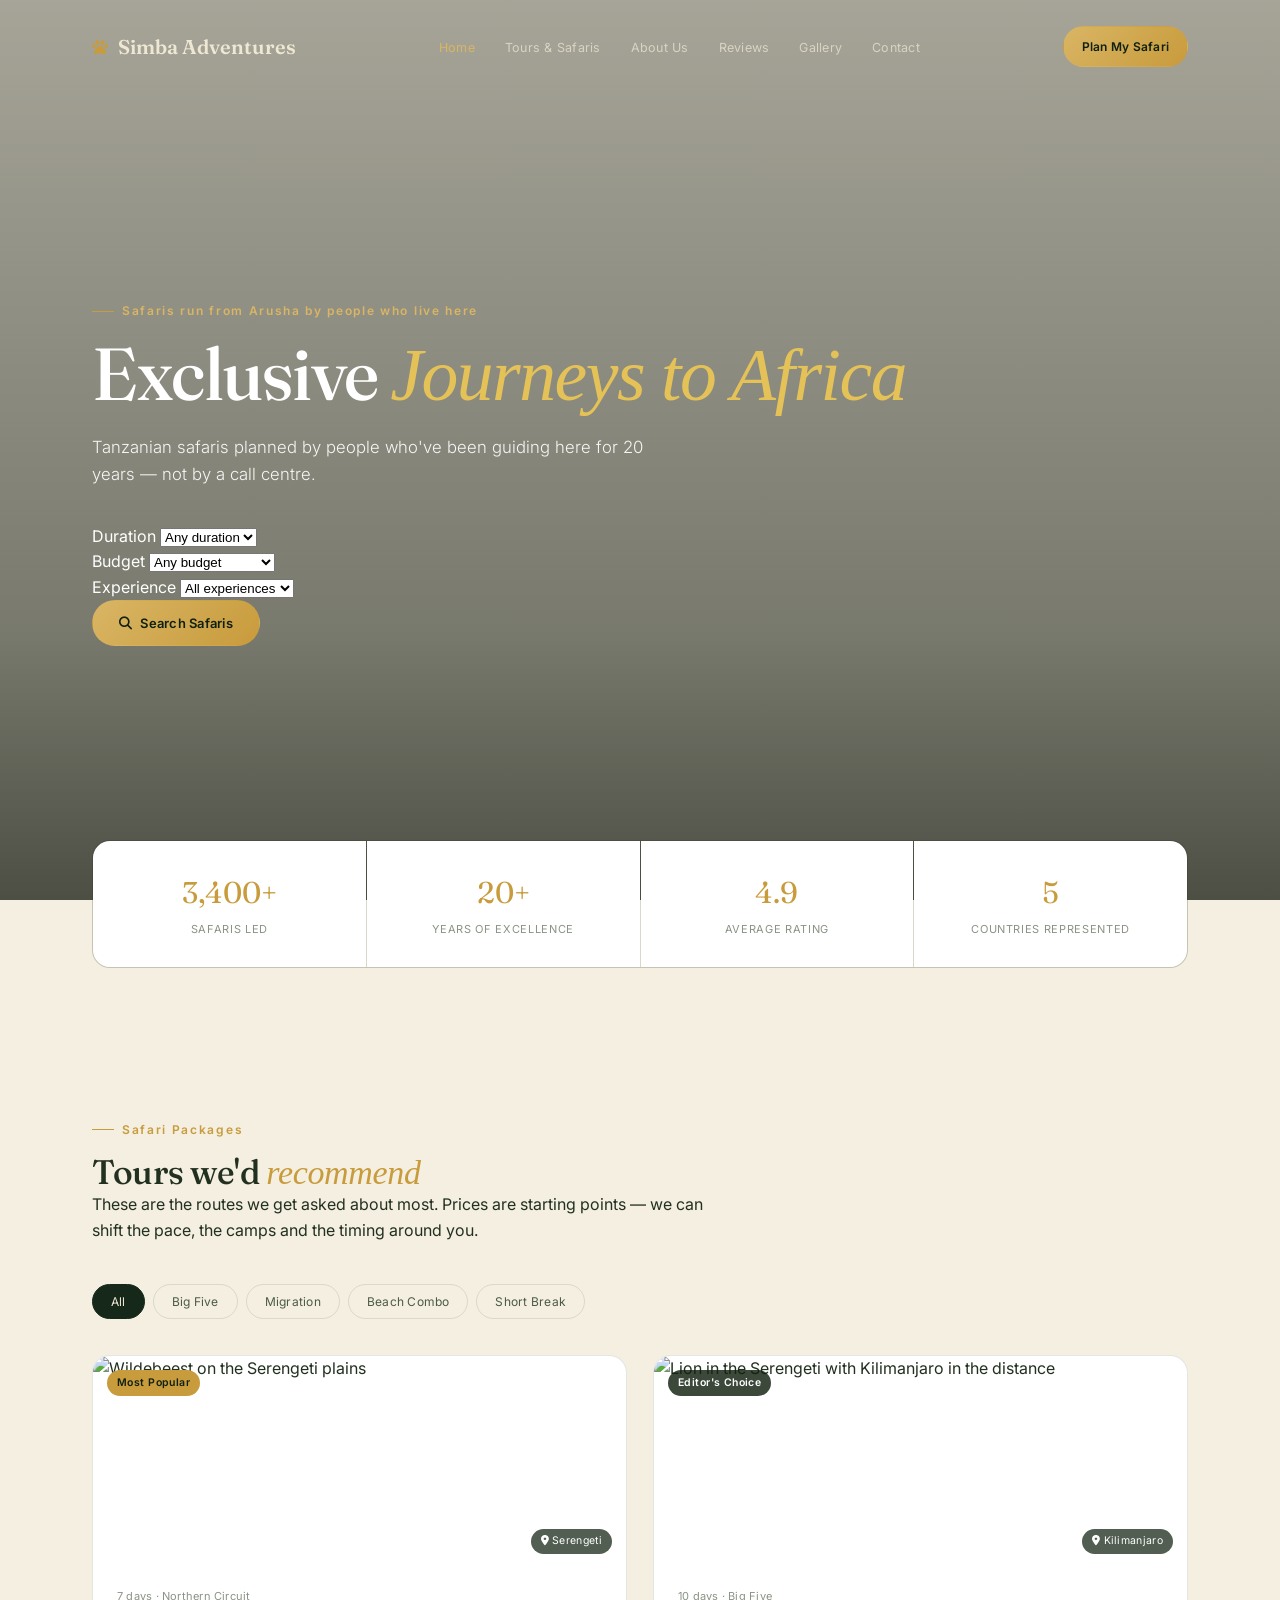
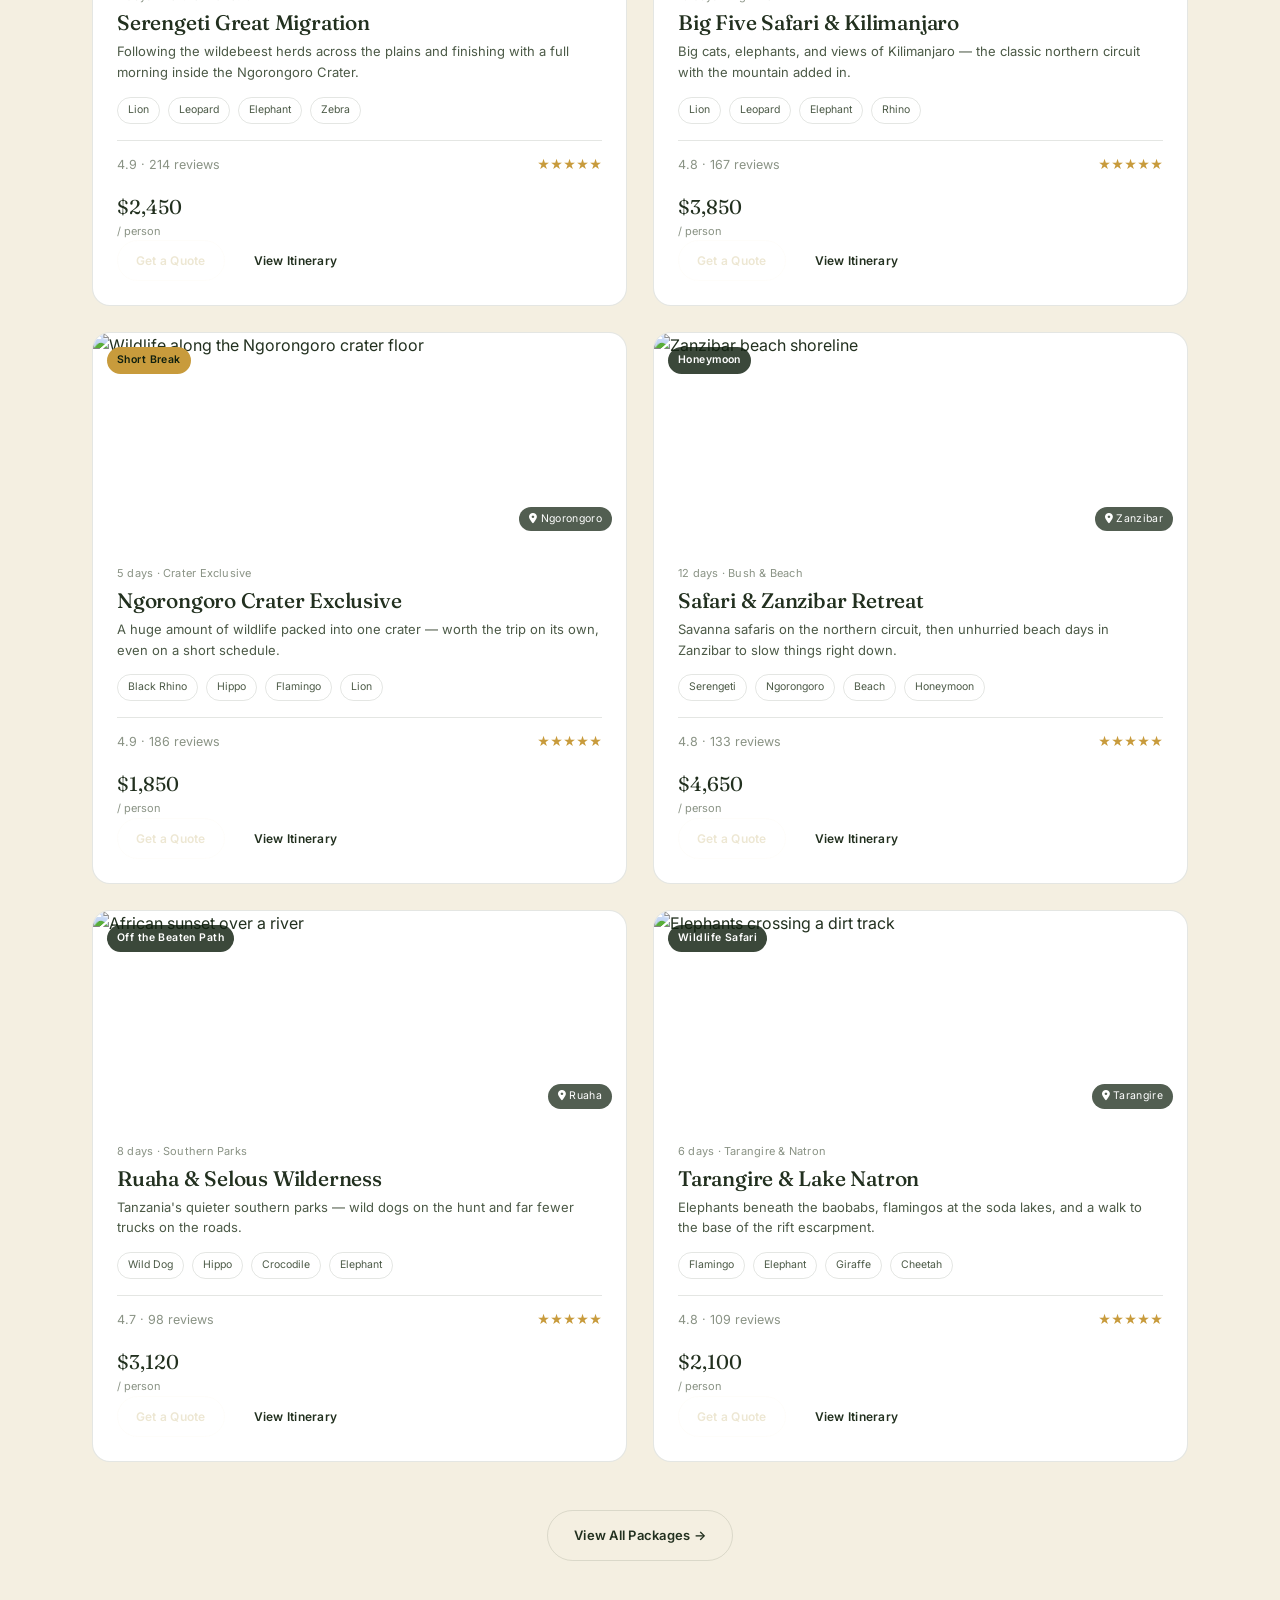
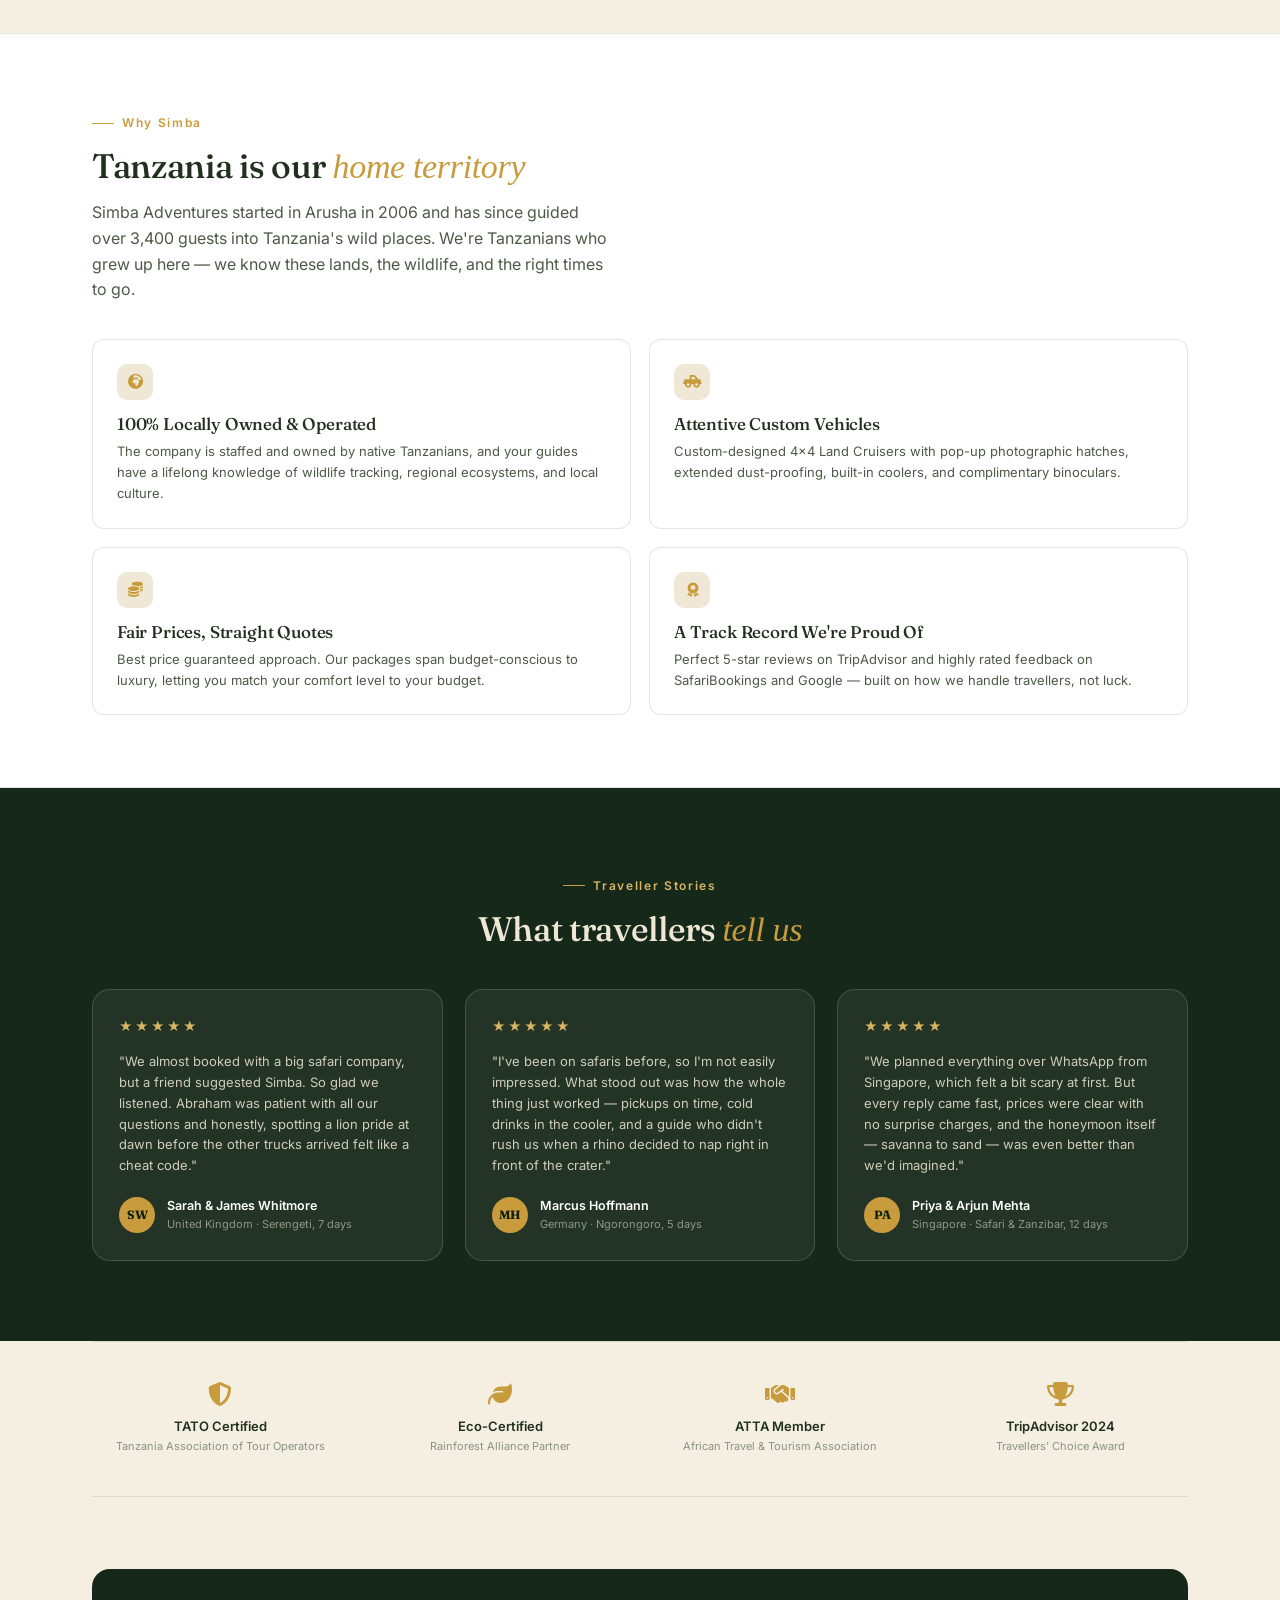
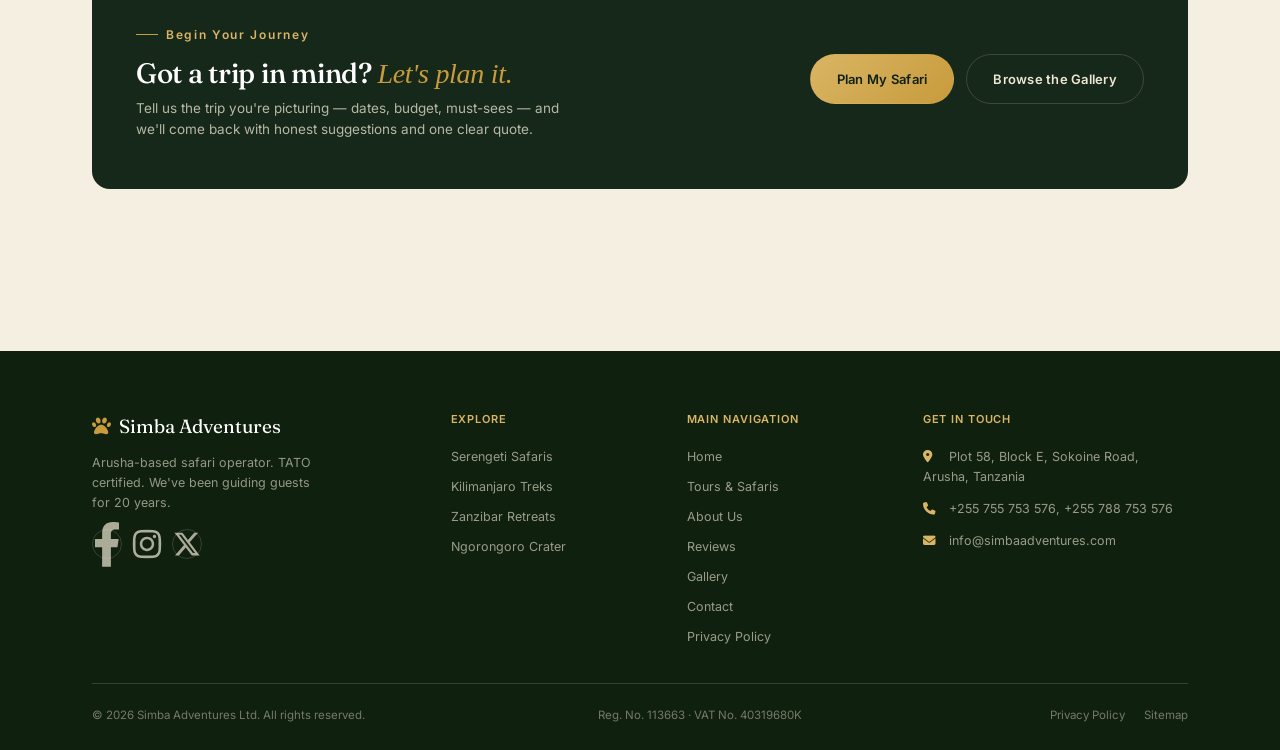
==== commit 9591cd63: "Update index.html" ====
--- a/index.html
+++ b/index.html
@@ -1,952 +1,522 @@
 <!DOCTYPE html>
 <html lang="en">
 <head>
-<meta charset="UTF-8">
-<meta name="viewport" content="width=device-width, initial-scale=1.0">
-<title>Simba Adventures — Unforgettable Tanzanian Safaris</title>
-<link rel="preconnect" href="https://fonts.googleapis.com">
-<link rel="preconnect" href="https://fonts.gstatic.com" crossorigin>
-<link href="https://fonts.googleapis.com/css2?family=Fraunces:ital,wght@0,400;0,500;0,600;1,400;1,500&family=Inter:wght@300;400;500;600;700&family=Playfair+Display:ital,wght@0,400;0,500;0,600;0,700;1,400;1,500;1,600&display=swap" rel="stylesheet">
+  <meta charset="UTF-8">
+  <meta name="viewport" content="width=device-width, initial-scale=1.0">
+  <title>Simba Adventures — Unforgettable Tanzanian Safaris</title>
+  <link rel="icon" type="image/png" href="favicon.png">
+  <link rel="preconnect" href="https://fonts.googleapis.com">
+  <link rel="preconnect" href="https://fonts.gstatic.com" crossorigin>
+  <link href="https://fonts.googleapis.com/css2?family=Fraunces:ital,opsz,wght@0,9..144,400;0,9..144,500;0,9..144,600;1,9..144,500&family=Inter:wght@300;400;500;600;700&display=swap" rel="stylesheet">
   <link rel="stylesheet" href="https://cdnjs.cloudflare.com/ajax/libs/font-awesome/6.4.0/css/all.min.css">
-<style>
-  * { margin: 0; padding: 0; box-sizing: border-box; }
-
-  html { scroll-behavior: smooth; }
-
-  body {
-    font-family: 'Inter', sans-serif;
-    color: #1a2e22;
-    background: #ffffff;
-    line-height: 1.5;
-    -webkit-font-smoothing: antialiased;
-  }
-
-  h1, h2, h3, h4 { font-family: 'Playfair Display', serif; font-weight: 500; }
-  a { text-decoration: none; color: inherit; }
-  img { max-width: 100%; display: block; }
-  button { font-family: 'Inter', sans-serif; cursor: pointer; border: none; background: none; }
-
-  .container { max-width: 1200px; margin: 0 auto; padding: 0 24px; }
-
-  .btn {
-    display: inline-flex; align-items: center; justify-content: center; gap: 8px;
-    padding: 12px 26px; border-radius: 100px;
-    font-size: 0.875rem; font-weight: 500;
-    transition: all 0.25s ease; white-space: nowrap;
-  }
-  .btn-gold { background: #d4af37; color: #14241a; }
-  .btn-gold:hover { background: #c19d2c; }
-  .btn-ghost-light { border: 1px solid rgba(255,255,255,0.55); color: #fff; }
-  .btn-ghost-light:hover { background: rgba(255,255,255,0.12); }
-  .btn-outline-dark { border: 1px solid #1a2e22; color: #1a2e22; background: transparent; }
-  .btn-outline-dark:hover { background: #1a2e22; color: #fff; }
-  .btn-solid-dark { background: #1a2e22; color: #fff; }
-  .btn-solid-dark:hover { background: #0f1c14; }
-  .btn-sm { padding: 10px 20px; font-size: 0.8rem; }
-
-  .navbar {
-    position: absolute; top: 0; left: 0; right: 0; z-index: 100;
-    padding: 22px 0;
-  }
-  .navbar .container { display: flex; align-items: center; justify-content: space-between; }
-  .brand {
-    display: flex; align-items: center; gap: 10px;
-    font-family: 'Fraunces', serif; font-size: 20px; font-weight: 600;
-    color: #eae4cf;
-  }
-  .brand i { color: #C89B3C; font-size: 16px; }
-
-  .nav-menu {
-    display: flex; align-items: center; gap: 30px;
-    list-style: none; font-size: 0.8rem;
-  }
-  .nav-menu a {
-    letter-spacing: 0.02em;
-    color: rgba(234,228,207,0.78);
-    transition: color 0.2s ease;
-  }
-  .nav-menu a:hover, .nav-menu a.active { color: #D9B564; }
-
-  .nav-right { display: flex; align-items: center; gap: 18px; }
-
-  .menu-toggle {
-    display: none;
-    font-size: 20px; color: #D9B564;
-    cursor: pointer; background: none; border: none;
-  }
-  .menu-toggle svg { display: block; }
-
-  .hero {
-    position: relative;
-    min-height: 100vh;
-    display: flex; align-items: center;
-    padding: 130px 0 90px;
-    color: #fff;
-    background:
-      linear-gradient(180deg, rgba(20,25,15,0.35) 0%, rgba(20,25,15,0.55) 70%, rgba(20,25,15,0.75) 100%),
-      url('https://images.unsplash.com/photo-1516026672322-bc52d61a55d5?q=80&w=2000&auto=format&fit=crop') center/cover no-repeat;
-  }
-  .hero .container { width: 100%; }
-  .hero-inner { max-width: 720px; }
-  .hero-eyebrow {
-    font-size: 0.75rem; letter-spacing: 0.22em; text-transform: uppercase;
-    opacity: 0.85; margin-bottom: 22px;
-    display: flex; align-items: center; gap: 10px;
-  }
-  .hero h1 {
-    font-size: clamp(2.8rem, 6vw, 4.6rem);
-    line-height: 1.02;
-    letter-spacing: -0.02em;
-    margin-bottom: 22px;
-    font-weight: 500;
-  }
-  .hero h1 em { font-style: italic; color: #e5c258; font-weight: 500; }
-  .hero-sub {
-    font-size: 1.05rem; font-weight: 300;
-    max-width: 560px; margin-bottom: 44px;
-    opacity: 0.92; line-height: 1.6;
-  }
-
-  .search-bar {
-    display: flex; align-items: stretch;
-    background: rgba(20,30,20,0.42);
-    backdrop-filter: blur(16px);
-    -webkit-backdrop-filter: blur(16px);
-    border: 1px solid rgba(255,255,255,0.15);
-    border-radius: 14px;
-    padding: 8px;
-    max-width: 780px;
-    gap: 0;
-  }
-  .search-field {
-    flex: 1; padding: 12px 22px;
-    border-right: 1px solid rgba(255,255,255,0.12);
-    display: flex; flex-direction: column; gap: 2px;
-    min-width: 0;
-  }
-  .search-field:last-of-type { border-right: none; }
-  .search-field label {
-    font-size: 0.62rem; letter-spacing: 0.14em; text-transform: uppercase;
-    opacity: 0.6;
-  }
-  .search-field select, .search-field input {
-    background: transparent; border: none; outline: none;
-    color: #fff; font-family: 'Inter', sans-serif;
-    font-size: 0.9rem; font-weight: 400;
-    cursor: pointer; width: 100%;
-  }
-  .search-field select option { color: #1a2e22; }
-  .search-btn {
-    background: #d4af37; color: #14241a;
-    padding: 0 26px; border-radius: 8px;
-    font-size: 0.85rem; font-weight: 500;
-    display: flex; align-items: center; gap: 8px;
-    white-space: nowrap;
-    transition: background 0.2s;
-  }
-  .search-btn:hover { background: #c19d2c; }
-
-  .stats {
-    background: #14241a; color: #fff;
-    padding: 34px 0;
-    border-bottom: 1px solid rgba(255,255,255,0.06);
-  }
-  .stats .container {
-    display: grid; grid-template-columns: repeat(4, 1fr);
-    gap: 20px; text-align: center;
-  }
-  .stat-item { padding: 0 12px; border-right: 1px solid rgba(255,255,255,0.1); }
-  .stat-item:last-child { border-right: none; }
-  .stat-num {
-    font-family: 'Playfair Display', serif;
-    font-size: 1.85rem; font-weight: 600; color: #e5c258;
-    line-height: 1;
-  }
-  .stat-lbl {
-    font-size: 0.7rem; letter-spacing: 0.16em; text-transform: uppercase;
-    opacity: 0.7; margin-top: 6px;
-  }
-
-  .packages { padding: 100px 0 90px; background: #faf8f4; }
-
-  .packages-header {
-    display: grid; grid-template-columns: 1fr 1fr;
-    gap: 60px; align-items: end;
-    margin-bottom: 48px;
-  }
-  .eyebrow {
-    font-size: 0.7rem; letter-spacing: 0.2em; text-transform: uppercase;
-    color: #2f5f47; margin-bottom: 14px;
-    display: flex; align-items: center; gap: 12px;
-  }
-  .eyebrow::before {
-    content: ''; width: 28px; height: 1px; background: #2f5f47;
-    display: inline-block;
-  }
-  .packages-header h2 {
-    font-size: clamp(2.2rem, 4.2vw, 3.4rem);
-    line-height: 1.05; letter-spacing: -0.02em;
-    color: #14241a;
-  }
-  .packages-header h2 em { font-style: italic; color: #2f5f47; }
-  .packages-header p {
-    font-size: 0.98rem; color: #4a5a50; line-height: 1.65;
-    padding-bottom: 8px;
-  }
-
-  .filter-tabs { display: flex; gap: 10px; flex-wrap: wrap; margin-bottom: 44px; }
-  .filter-tab {
-    padding: 9px 22px; border-radius: 100px;
-    font-size: 0.82rem; font-weight: 400;
-    border: 1px solid #d5d9d4; color: #2f5f47;
-    background: transparent;
-    transition: all 0.2s;
-  }
-  .filter-tab.active { background: #14241a; color: #fff; border-color: #14241a; }
-  .filter-tab:hover:not(.active) { border-color: #14241a; color: #14241a; }
-
-  .cards-grid {
-    display: grid; grid-template-columns: repeat(2, 1fr);
-    gap: 30px;
-  }
-  .card {
-    background: #fff; border-radius: 16px;
-    overflow: hidden;
-    border: 1px solid #eceae4;
-    display: flex; flex-direction: column;
-    transition: transform 0.3s, box-shadow 0.3s;
-  }
-  .card:hover { transform: translateY(-4px); box-shadow: 0 18px 40px rgba(20,36,26,0.09); }
-  .card-media {
-    position: relative; aspect-ratio: 16/9.5;
-    background-size: cover; background-position: center;
-  }
-  .card-badge {
-    position: absolute; top: 16px; left: 16px;
-    padding: 6px 14px; border-radius: 100px;
-    font-size: 0.65rem; font-weight: 600; letter-spacing: 0.06em;
-    text-transform: uppercase;
-  }
-  .badge-gold { background: #d4af37; color: #14241a; }
-  .badge-dark { background: #14241a; color: #fff; }
-  .card-days {
-    position: absolute; top: 16px; right: 16px;
-    background: rgba(255,255,255,0.95); color: #14241a;
-    padding: 6px 14px; border-radius: 100px;
-    font-size: 0.72rem; font-weight: 500;
-    display: flex; align-items: center; gap: 6px;
-  }
-  .card-body { padding: 24px 26px 26px; display: flex; flex-direction: column; flex: 1; }
-  .card-body h3 {
-    font-size: 1.55rem; line-height: 1.15; letter-spacing: -0.01em;
-    color: #14241a; margin-bottom: 6px;
-  }
-  .card-desc { font-size: 0.85rem; color: #5a6b61; margin-bottom: 16px; }
-  .card-feats {
-    display: flex; flex-wrap: wrap; gap: 6px 18px;
-    font-size: 0.78rem; color: #2b3d31; margin-bottom: 20px;
-  }
-  .card-feats span { display: inline-flex; align-items: center; gap: 5px; }
-
-  .card-foot {
-    display: flex; justify-content: space-between; align-items: flex-end;
-    padding-top: 18px; margin-top: auto;
-    border-top: 1px solid #eceae4;
-    gap: 12px;
-  }
-  .price-label {
-    font-size: 0.65rem; letter-spacing: 0.12em; text-transform: uppercase;
-    color: #7a8880;
-  }
-  .price-val {
-    font-family: 'Playfair Display', serif;
-    font-size: 1.6rem; font-weight: 600; color: #14241a;
-    line-height: 1.15;
-  }
-  .price-val small { font-family: 'Inter', sans-serif; font-size: 0.72rem; font-weight: 400; color: #7a8880; }
-  .card-btns { display: flex; gap: 8px; }
-
-  .view-all-wrap { text-align: center; margin-top: 56px; }
-
-  .about {
-    background: #14241a; color: #fff;
-    padding: 100px 0;
-  }
-  .about-grid {
-    display: grid; grid-template-columns: 1fr 1.1fr;
-    gap: 70px; align-items: start;
-  }
-  .about .eyebrow { color: #d4af37; }
-  .about .eyebrow::before { background: #d4af37; }
-  .about h2 {
-    font-size: clamp(2.2rem, 4vw, 3.2rem);
-    line-height: 1.05; letter-spacing: -0.02em;
-    margin-bottom: 24px;
-  }
-  .about h2 em { font-style: italic; color: #d4af37; }
-  .about p.lead {
-    font-size: 0.98rem; line-height: 1.7;
-    color: rgba(255,255,255,0.72);
-    max-width: 460px;
-  }
-  .about-feats {
-    display: grid; grid-template-columns: 1fr 1fr; gap: 18px;
-  }
-  .about-feat {
-    background: rgba(255,255,255,0.045);
-    border: 1px solid rgba(255,255,255,0.08);
-    border-radius: 14px;
-    padding: 24px 22px;
-  }
-  .about-feat .fi { font-size: 1.4rem; margin-bottom: 12px; display: block; }
-  .about-feat h4 {
-    font-family: 'Inter', sans-serif; font-size: 0.9rem;
-    font-weight: 600; margin-bottom: 8px;
-  }
-  .about-feat p {
-    font-size: 0.78rem; line-height: 1.55;
-    color: rgba(255,255,255,0.6);
-  }
-
-  .testimonials { padding: 100px 0 90px; background: #faf8f4; }
-  .test-head { text-align: center; margin-bottom: 56px; }
-  .test-head .eyebrow { justify-content: center; }
-  .test-head h2 {
-    font-size: clamp(2.2rem, 4vw, 3.2rem);
-    line-height: 1.05; letter-spacing: -0.02em;
-    color: #14241a;
-  }
-  .test-head h2 em { font-style: italic; color: #2f5f47; }
-  .test-list {
-    display: flex; flex-direction: column; gap: 20px;
-    max-width: 880px; margin: 0 auto;
-  }
-  .test-card {
-    background: #fff;
-    border: 1px solid #eceae4;
-    border-radius: 16px;
-    padding: 30px 34px;
-  }
-  .test-card.dark {
-    background: #14241a; border-color: #14241a; color: #fff;
-  }
-  .test-stars { color: #d4af37; font-size: 0.85rem; letter-spacing: 3px; margin-bottom: 16px; }
-  .test-text {
-    font-size: 0.97rem; line-height: 1.7; font-style: italic;
-    color: #2b3d31; margin-bottom: 22px;
-  }
-  .test-card.dark .test-text { color: rgba(255,255,255,0.88); }
-  .test-author { display: flex; align-items: center; gap: 14px; }
-  .test-avatar {
-    width: 42px; height: 42px; border-radius: 50%;
-    background: #d4af37; color: #14241a;
-    display: flex; align-items: center; justify-content: center;
-    font-size: 0.78rem; font-weight: 600; flex-shrink: 0;
-  }
-  .test-avatar.light { background: #e8ede9; color: #14241a; }
-  .test-name { font-size: 0.88rem; font-weight: 600; }
-  .test-loc { font-size: 0.75rem; color: #7a8880; margin-top: 2px; }
-  .test-card.dark .test-loc { color: rgba(255,255,255,0.55); }
-  .test-trip {
-    font-size: 0.75rem; color: #7a8880;
-    padding-top: 16px; margin-top: 18px;
-    border-top: 1px solid #eceae4;
-  }
-  .test-card.dark .test-trip { border-color: rgba(255,255,255,0.1); color: rgba(255,255,255,0.5); }
-
-  .certs { padding: 60px 0 90px; background: #faf8f4; }
-  .certs-label {
-    text-align: center; font-size: 0.7rem; letter-spacing: 0.18em;
-    text-transform: uppercase; color: #7a8880;
-    margin-bottom: 32px;
-  }
-  .certs-grid {
-    display: grid; grid-template-columns: repeat(4, 1fr); gap: 16px;
-    max-width: 900px; margin: 0 auto;
-  }
-  .cert-item {
-    background: #fff; border: 1px solid #eceae4;
-    border-radius: 14px; padding: 24px 14px; text-align: center;
-  }
-  .cert-item .ci { font-size: 1.6rem; margin-bottom: 12px; display: block; }
-  .cert-item h4 {
-    font-family: 'Inter', sans-serif; font-size: 0.8rem;
-    font-weight: 600; margin-bottom: 4px; color: #14241a;
-  }
-  .cert-item p { font-size: 0.68rem; color: #7a8880; line-height: 1.4; }
-
-  .cta {
-    position: relative;
-    padding: 130px 0;
-    color: #fff;
-    text-align: center;
-    background:
-      linear-gradient(180deg, rgba(15,28,20,0.7) 0%, rgba(15,28,20,0.85) 100%),
-      url('https://images.unsplash.com/photo-1535941339077-2dd1c7963098?q=80&w=2000&auto=format&fit=crop') center/cover no-repeat;
-  }
-  .cta .eyebrow { color: #d4af37; justify-content: center; }
-  .cta .eyebrow::before { background: #d4af37; }
-  .cta h2 {
-    font-size: clamp(2.4rem, 5vw, 3.6rem);
-    line-height: 1.05; letter-spacing: -0.02em;
-    margin-bottom: 20px;
-  }
-  .cta h2 em { font-style: italic; color: #d4af37; }
-  .cta p {
-    max-width: 580px; margin: 0 auto 40px;
-    font-size: 1rem; font-weight: 300; line-height: 1.65;
-    color: rgba(255,255,255,0.85);
-  }
-  .cta-btns { display: flex; gap: 14px; justify-content: center; flex-wrap: wrap; }
-
-  .footer { background: #14241a; color: #fff; padding: 64px 0 28px; }
-  .footer-grid {
-    display: grid; grid-template-columns: 1.7fr 1fr 1fr;
-    gap: 60px; margin-bottom: 50px;
-  }
-  .footer-logo {
-    display: flex; align-items: center; gap: 10px;
-    font-size: 1.1rem; font-weight: 500; margin-bottom: 18px;
-  }
-  .footer-logo span { font-size: 1.3rem; }
-  .footer p {
-    font-size: 0.83rem; line-height: 1.7;
-    color: rgba(255,255,255,0.55); max-width: 340px;
-    margin-bottom: 16px;
-  }
-  .footer h5 {
-    font-family: 'Inter', sans-serif;
-    font-size: 0.72rem; letter-spacing: 0.14em;
-    text-transform: uppercase; color: rgba(255,255,255,0.45);
-    margin-bottom: 20px; font-weight: 500;
-  }
-  .footer-links { display: flex; flex-direction: column; gap: 12px; }
-  .footer-links a {
-    font-size: 0.85rem; color: rgba(255,255,255,0.72);
-    transition: color 0.2s;
-  }
-  .footer-links a:hover { color: #fff; }
-  .footer-social { display: flex; gap: 12px; }
-  .footer-social a {
-    width: 32px; height: 32px; border-radius: 50%;
-    border: 1px solid rgba(255,255,255,0.18);
-    display: flex; align-items: center; justify-content: center;
-    font-size: 0.85rem; color: rgba(255,255,255,0.72);
-    transition: color 0.2s, border-color 0.2s;
-  }
-  .footer-social a:hover { color: #fff; border-color: #fff; }
-  .footer-bottom {
-    border-top: 1px solid rgba(255,255,255,0.08);
-    padding-top: 24px;
-    display: flex; justify-content: space-between; align-items: center;
-    font-size: 0.75rem; color: rgba(255,255,255,0.45);
-    flex-wrap: wrap; gap: 12px;
-  }
-
-  @media (max-width: 1024px) {
-    .packages-header { grid-template-columns: 1fr; gap: 24px; }
-    .cards-grid { grid-template-columns: 1fr; }
-    .about-grid { grid-template-columns: 1fr; gap: 40px; }
-    .about-feats { grid-template-columns: 1fr 1fr; }
-    .certs-grid { grid-template-columns: repeat(2, 1fr); }
-    .footer-grid { grid-template-columns: 1fr 1fr; }
-  }
-
-  @media (max-width: 900px) {
-    .nav-menu { display: none; position: absolute; top: 100%; left: 0; width: 100%; background: #14241a; flex-direction: column; align-items: stretch; gap: 4px; padding: 18px 28px 24px; border-top: 1px solid rgba(255,255,255,0.08); }
-    .nav-menu.show { display: flex; }
-    .nav-menu li { padding: 6px 0; }
-    .menu-toggle { display: block; }
-  }
-
-  @media (max-width: 768px) {
-    .hero { padding: 110px 0 70px; }
-    .hero h1 { font-size: 2.6rem; }
-    .search-bar { flex-direction: column; gap: 0; padding: 12px; border-radius: 16px; }
-    .search-field { border-right: none; border-bottom: 1px solid rgba(255,255,255,0.12); width: 100%; padding: 12px 8px; }
-    .search-field:last-of-type { border-bottom: none; }
-    .search-btn { width: 100%; justify-content: center; padding: 14px; margin-top: 8px; border-radius: 10px; }
-    .stats .container { grid-template-columns: repeat(2, 1fr); gap: 24px; }
-    .stat-item { border-right: none; }
-    .stat-item:nth-child(odd) { border-right: 1px solid rgba(255,255,255,0.1); }
-    .about-feats { grid-template-columns: 1fr; }
-    .certs-grid { grid-template-columns: 1fr; }
-    .footer-grid { grid-template-columns: 1fr; gap: 36px; }
-    .card-foot { flex-direction: column; align-items: stretch; gap: 16px; }
-    .card-btns { width: 100%; }
-    .card-btns .btn { flex: 1; justify-content: center; }
-    .test-card { padding: 24px; }
-  }
-
-  @media (max-width: 480px) {
-    .hero h1 { font-size: 2.1rem; }
-    .stats .container { grid-template-columns: 1fr 1fr; }
-    .stat-num { font-size: 1.5rem; }
-    .card-body h3 { font-size: 1.3rem; }
-    .cta h2 { font-size: 2rem; }
-    .cta-btns { flex-direction: column; align-items: stretch; }
-    .cta-btns .btn { justify-content: center; }
-    .navbar { padding: 14px 0; }
-    .navbar .container { padding: 0 16px; }
-    .brand { font-size: 17px; gap: 8px; }
-    .brand i { font-size: 14px; }
-    .nav-right { gap: 10px; }
-    .btn-sm { padding: 8px 14px; font-size: 0.72rem; }
-  }
-</style>
+  <link rel="stylesheet" href="styles.css">
 </head>
 <body>
 
-<nav class="navbar">
-  <div class="container">
-    <a href="index.html" class="brand">
-      <i class="fa-solid fa-paw"></i>
-      Simba Adventures
-    </a>
-    <ul class="nav-menu nav-menu-links" id="navMenu">
-      <li><a href="index.html" class="active">Home</a></li>
-      <li><a href="tour.html">Tours & Safaris</a></li>
-      <li><a href="about-us.html">About Us</a></li>
-      <li><a href="#testimonials">Reviews</a></li>
-      <li><a href="gallery.html">Gallery</a></li>
-      <li><a href="contact-us.html">Contact</a></li>
-    </ul>
-    <div class="nav-right">
-      <a href="plan-my-safari.html" class="btn btn-gold btn-sm">Plan My Safari</a>
-      <div class="menu-toggle" aria-label="Open menu" onclick="document.getElementById('navMenu').classList.toggle('show')">
-        <svg width="20" height="20" viewBox="0 0 20 20" fill="none" xmlns="http://www.w3.org/2000/svg">
-          <path d="M2 5h16M2 10h16M2 15h16" stroke="currentColor" stroke-width="2" stroke-linecap="round"/>
-        </svg>
-      </div>
-    </div>
-  </div>
-</nav>
-
-<section class="hero">
-  <div class="container">
-    <div class="hero-inner">
-      <div class="hero-eyebrow">Bespoke East African Journeys Crafted by Local Experts</div>
-      <h1>Exclusive<br><em>Journeys to Africa</em></h1>
-      <p class="hero-sub">Experience unforgettable Tanzanian safaris through the eyes of local experts with 18+ years on the ground.</p>
-
-      <div class="search-bar">
-        <div class="search-field">
-          <label>Duration</label>
-          <select>
-            <option>Any duration</option>
+  <header class="site-header header-overlay">
+    <div class="wrap">
+      <a href="index.html" class="brand">
+        <i class="fa-solid fa-paw"></i>
+        Simba Adventures
+      </a>
+      <ul class="nav-menu nav-menu-links" id="navMenu">
+        <li><a href="index.html" class="active">Home</a></li>
+        <li><a href="tour.html">Tours &amp; Safaris</a></li>
+        <li><a href="about-us.html">About Us</a></li>
+        <li><a href="#testimonials">Reviews</a></li>
+        <li><a href="gallery.html">Gallery</a></li>
+        <li><a href="contact-us.html">Contact</a></li>
+      </ul>
+      <div class="nav-right">
+        <a href="plan-my-safari.html" class="btn btn-gold btn-sm">Plan My Safari</a>
+        <div class="menu-toggle" onclick="document.getElementById('navMenu').classList.toggle('show')">
+          <i class="fa-solid fa-bars"></i>
+        </div>
+      </div>
+    </div>
+  </header>
+
+  <section
+    class="page-hero"
+    style="background-image:url('https://images.unsplash.com/photo-1516026672322-bc52d61a55d5?auto=format&fit=crop&w=2000&q=80');"
+  >
+    <div class="wrap">
+
+      <span class="eyebrow on-dark">Safaris run from Arusha by people who live here</span>
+
+      <h1>
+        Exclusive <span class="italic">Journeys to Africa</span>
+      </h1>
+
+      <p class="lede">
+        Tanzanian safaris planned by people who've been guiding here for 20 years — not by a call centre.
+      </p>
+
+      <form class="hero-search" action="tour.html" method="get">
+        <div class="hs-field">
+          <label for="hs-duration">Duration</label>
+          <select id="hs-duration" name="duration">
+            <option value="">Any duration</option>
             <option>1–3 days</option>
             <option>4–7 days</option>
             <option>8–14 days</option>
             <option>15+ days</option>
           </select>
         </div>
-        <div class="search-field">
-          <label>Budget</label>
-          <select>
-            <option>Any budget</option>
+        <div class="hs-field">
+          <label for="hs-budget">Budget</label>
+          <select id="hs-budget" name="budget">
+            <option value="">Any budget</option>
             <option>Under $2,000</option>
             <option>$2,000 – $5,000</option>
             <option>$5,000 – $10,000</option>
             <option>$10,000+</option>
           </select>
         </div>
-        <div class="search-field">
-          <label>Experience</label>
-        <select>
-            <option>All experiences</option>
+        <div class="hs-field">
+          <label for="hs-exp">Experience</label>
+          <select id="hs-exp" name="experience">
+            <option value="">All experiences</option>
             <option>Big Five</option>
-            <option>Migration</option>
-            <option>Beach & Bush</option>
+            <option>Great Migration</option>
+            <option>Beach &amp; Bush</option>
             <option>Cultural</option>
           </select>
         </div>
-        <a href="tour.html" class="search-btn">🔍 Search Safari Packages</a>
-      </div>
-    </div>
-  </div>
-</section>
-
-<section class="stats">
-  <div class="container">
-    <div class="stat-item">
-      <div class="stat-num">3,400+</div>
-      <div class="stat-lbl">Safaris Led</div>
-    </div>
-    <div class="stat-item">
-      <div class="stat-num">18+</div>
-      <div class="stat-lbl">Years of Excellence</div>
-    </div>
-    <div class="stat-item">
-      <div class="stat-num">4.9 ★</div>
-      <div class="stat-lbl">Average Rating</div>
-    </div>
-    <div class="stat-item">
-      <div class="stat-num">5</div>
-      <div class="stat-lbl">Countries Represented</div>
-    </div>
-  </div>
-</section>
-
-<section class="packages">
-  <div class="container">
-
-    <div class="packages-header">
-      <div>
-        <div class="eyebrow">Safari Packages</div>
-        <h2>Tours we'd<br><em>recommend</em></h2>
-      </div>
-      <p>Every journey is tailored to your pace and passion. Our expert guides have intimate knowledge of Tanzania's finest wildlife corridors.</p>
-    </div>
-
-    <div class="filter-tabs">
-      <button class="filter-tab active" data-filter="all">All</button>
-      <button class="filter-tab" data-filter="big-five">Big Five</button>
-      <button class="filter-tab" data-filter="migration">Migration</button>
-      <button class="filter-tab" data-filter="beach-combo">Beach Combo</button>
-      <button class="filter-tab" data-filter="short-break">Short Break</button>
-    </div>
-
-    <div class="cards-grid">
-
-      <article class="card" data-cat="big-five migration">
-        <div class="card-media" style="background-image:url('https://images.unsplash.com/photo-1547970810-dc1eac37d174?q=80&w=1400&auto=format&fit=crop');">
-          <span class="card-badge badge-gold">Most Popular</span>
-          <span class="card-days">📅 7 Days</span>
-        </div>
-        <div class="card-body">
-          <h3>Serengeti Great Migration</h3>
-          <p class="card-desc">Following the wildebeest herds across the plains</p>
-          <div class="card-feats">
-            <span>🦁 Lion</span><span>🐆 Leopard</span><span>🐘 Elephant</span><span>🦓 Zebra</span>
-          </div>
-          <div class="card-foot">
+        <button type="submit" class="btn btn-gold">
+          <i class="fa-solid fa-magnifying-glass"></i> Search Safaris
+        </button>
+      </form>
+
+    </div>
+  </section>
+
+  <section class="section" style="padding-top:0;">
+    <div class="wrap">
+      <div class="stat-strip">
+        <div class="stat-cell">
+          <div class="num">3,400+</div>
+          <div class="label">Safaris Led</div>
+        </div>
+        <div class="stat-cell">
+          <div class="num">20+</div>
+          <div class="label">Years of Excellence</div>
+        </div>
+        <div class="stat-cell">
+          <div class="num">4.9</div>
+          <div class="label">Average Rating</div>
+        </div>
+        <div class="stat-cell">
+          <div class="num">5</div>
+          <div class="label">Countries Represented</div>
+        </div>
+      </div>
+    </div>
+  </section>
+
+  <section class="section">
+    <div class="wrap">
+
+      <div class="section-header">
+        <span class="eyebrow">Safari Packages</span>
+        <h2>Tours we'd <span class="italic">recommend</span></h2>
+        <p>These are the routes we get asked about most. Prices are starting points — we can shift the pace, the camps and the timing around you.</p>
+      </div>
+
+      <div class="pill-group" style="margin-bottom:36px;">
+        <button class="pill active" data-filter="all">All</button>
+        <button class="pill" data-filter="big-five">Big Five</button>
+        <button class="pill" data-filter="migration">Migration</button>
+        <button class="pill" data-filter="beach-combo">Beach Combo</button>
+        <button class="pill" data-filter="short-break">Short Break</button>
+      </div>
+
+      <div class="itin-grid">
+
+        <article class="itin-card" data-cat="big-five migration">
+          <div class="itin-media">
+            <div class="itin-badges"><span class="badge gold">Most Popular</span></div>
+            <img src="https://images.unsplash.com/photo-1547970810-dc1eac37d174?q=80&w=1400&auto=format&fit=crop" alt="Wildebeest on the Serengeti plains">
+            <span class="itin-loc"><i class="fa-solid fa-location-dot"></i> Serengeti</span>
+          </div>
+          <div class="itin-body">
+            <div class="itin-route">7 days &middot; Northern Circuit</div>
+            <h3 class="itin-title">Serengeti Great Migration</h3>
+            <p class="itin-desc">Following the wildebeest herds across the plains and finishing with a full morning inside the Ngorongoro Crater.</p>
+            <div class="itin-tags">
+              <span class="tag-pill">Lion</span>
+              <span class="tag-pill">Leopard</span>
+              <span class="tag-pill">Elephant</span>
+              <span class="tag-pill">Zebra</span>
+            </div>
+            <div class="itin-meta">
+              <span>4.9 &middot; 214 reviews</span>
+              <span class="itin-rating">★★★★★</span>
+            </div>
+            <div class="itin-price-row">
+              <div class="itin-price">$2,450 <small>/ person</small></div>
+            </div>
+            <div class="itin-cta-row">
+              <a href="plan-my-safari.html" class="btn btn-outline-dark btn-sm">Get a Quote</a>
+              <a href="tour.html" class="btn btn-solid-dark btn-sm">View Itinerary</a>
+            </div>
+          </div>
+        </article>
+
+        <article class="itin-card" data-cat="big-five migration">
+          <div class="itin-media">
+            <div class="itin-badges"><span class="badge">Editor's Choice</span></div>
+            <img src="https://images.unsplash.com/photo-1516426122078-c23e76319801?q=80&w=1400&auto=format&fit=crop" alt="Lion in the Serengeti with Kilimanjaro in the distance">
+            <span class="itin-loc"><i class="fa-solid fa-location-dot"></i> Kilimanjaro</span>
+          </div>
+          <div class="itin-body">
+            <div class="itin-route">10 days &middot; Big Five</div>
+            <h3 class="itin-title">Big Five Safari &amp; Kilimanjaro</h3>
+            <p class="itin-desc">Big cats, elephants, and views of Kilimanjaro — the classic northern circuit with the mountain added in.</p>
+            <div class="itin-tags">
+              <span class="tag-pill">Lion</span>
+              <span class="tag-pill">Leopard</span>
+              <span class="tag-pill">Elephant</span>
+              <span class="tag-pill">Rhino</span>
+            </div>
+            <div class="itin-meta">
+              <span>4.8 &middot; 167 reviews</span>
+              <span class="itin-rating">★★★★★</span>
+            </div>
+            <div class="itin-price-row">
+              <div class="itin-price">$3,850 <small>/ person</small></div>
+            </div>
+            <div class="itin-cta-row">
+              <a href="plan-my-safari.html" class="btn btn-outline-dark btn-sm">Get a Quote</a>
+              <a href="tour.html" class="btn btn-solid-dark btn-sm">View Itinerary</a>
+            </div>
+          </div>
+        </article>
+
+        <article class="itin-card" data-cat="big-five short-break">
+          <div class="itin-media">
+            <div class="itin-badges"><span class="badge gold">Short Break</span></div>
+            <img src="https://images.unsplash.com/photo-1534177616072-ef7dc120449d?q=80&w=1400&auto=format&fit=crop" alt="Wildlife along the Ngorongoro crater floor">
+            <span class="itin-loc"><i class="fa-solid fa-location-dot"></i> Ngorongoro</span>
+          </div>
+          <div class="itin-body">
+            <div class="itin-route">5 days &middot; Crater Exclusive</div>
+            <h3 class="itin-title">Ngorongoro Crater Exclusive</h3>
+            <p class="itin-desc">A huge amount of wildlife packed into one crater — worth the trip on its own, even on a short schedule.</p>
+            <div class="itin-tags">
+              <span class="tag-pill">Black Rhino</span>
+              <span class="tag-pill">Hippo</span>
+              <span class="tag-pill">Flamingo</span>
+              <span class="tag-pill">Lion</span>
+            </div>
+            <div class="itin-meta">
+              <span>4.9 &middot; 186 reviews</span>
+              <span class="itin-rating">★★★★★</span>
+            </div>
+            <div class="itin-price-row">
+              <div class="itin-price">$1,850 <small>/ person</small></div>
+            </div>
+            <div class="itin-cta-row">
+              <a href="plan-my-safari.html" class="btn btn-outline-dark btn-sm">Get a Quote</a>
+              <a href="tour.html" class="btn btn-solid-dark btn-sm">View Itinerary</a>
+            </div>
+          </div>
+        </article>
+
+        <article class="itin-card" data-cat="beach-combo">
+          <div class="itin-media">
+            <div class="itin-badges"><span class="badge">Honeymoon</span></div>
+            <img src="https://images.unsplash.com/photo-1590523277543-a94d2e4eb00b?q=80&w=1400&auto=format&fit=crop" alt="Zanzibar beach shoreline">
+            <span class="itin-loc"><i class="fa-solid fa-location-dot"></i> Zanzibar</span>
+          </div>
+          <div class="itin-body">
+            <div class="itin-route">12 days &middot; Bush &amp; Beach</div>
+            <h3 class="itin-title">Safari &amp; Zanzibar Retreat</h3>
+            <p class="itin-desc">Savanna safaris on the northern circuit, then unhurried beach days in Zanzibar to slow things right down.</p>
+            <div class="itin-tags">
+              <span class="tag-pill">Serengeti</span>
+              <span class="tag-pill">Ngorongoro</span>
+              <span class="tag-pill">Beach</span>
+              <span class="tag-pill">Honeymoon</span>
+            </div>
+            <div class="itin-meta">
+              <span>4.8 &middot; 133 reviews</span>
+              <span class="itin-rating">★★★★★</span>
+            </div>
+            <div class="itin-price-row">
+              <div class="itin-price">$4,650 <small>/ person</small></div>
+            </div>
+            <div class="itin-cta-row">
+              <a href="plan-my-safari.html" class="btn btn-outline-dark btn-sm">Get a Quote</a>
+              <a href="tour.html" class="btn btn-solid-dark btn-sm">View Itinerary</a>
+            </div>
+          </div>
+        </article>
+
+        <article class="itin-card" data-cat="migration">
+          <div class="itin-media">
+            <div class="itin-badges"><span class="badge">Off the Beaten Path</span></div>
+            <img src="https://images.unsplash.com/photo-1505142468610-359e7d316be0?q=80&w=1400&auto=format&fit=crop" alt="African sunset over a river">
+            <span class="itin-loc"><i class="fa-solid fa-location-dot"></i> Ruaha</span>
+          </div>
+          <div class="itin-body">
+            <div class="itin-route">8 days &middot; Southern Parks</div>
+            <h3 class="itin-title">Ruaha &amp; Selous Wilderness</h3>
+            <p class="itin-desc">Tanzania's quieter southern parks — wild dogs on the hunt and far fewer trucks on the roads.</p>
+            <div class="itin-tags">
+              <span class="tag-pill">Wild Dog</span>
+              <span class="tag-pill">Hippo</span>
+              <span class="tag-pill">Crocodile</span>
+              <span class="tag-pill">Elephant</span>
+            </div>
+            <div class="itin-meta">
+              <span>4.7 &middot; 98 reviews</span>
+              <span class="itin-rating">★★★★★</span>
+            </div>
+            <div class="itin-price-row">
+              <div class="itin-price">$3,120 <small>/ person</small></div>
+            </div>
+            <div class="itin-cta-row">
+              <a href="plan-my-safari.html" class="btn btn-outline-dark btn-sm">Get a Quote</a>
+              <a href="tour.html" class="btn btn-solid-dark btn-sm">View Itinerary</a>
+            </div>
+          </div>
+        </article>
+
+        <article class="itin-card" data-cat="big-five">
+          <div class="itin-media">
+            <div class="itin-badges"><span class="badge">Wildlife Safari</span></div>
+            <img src="https://images.unsplash.com/photo-1549366021-9f761d450615?q=80&w=1400&auto=format&fit=crop" alt="Elephants crossing a dirt track">
+            <span class="itin-loc"><i class="fa-solid fa-location-dot"></i> Tarangire</span>
+          </div>
+          <div class="itin-body">
+            <div class="itin-route">6 days &middot; Tarangire &amp; Natron</div>
+            <h3 class="itin-title">Tarangire &amp; Lake Natron</h3>
+            <p class="itin-desc">Elephants beneath the baobabs, flamingos at the soda lakes, and a walk to the base of the rift escarpment.</p>
+            <div class="itin-tags">
+              <span class="tag-pill">Flamingo</span>
+              <span class="tag-pill">Elephant</span>
+              <span class="tag-pill">Giraffe</span>
+              <span class="tag-pill">Cheetah</span>
+            </div>
+            <div class="itin-meta">
+              <span>4.8 &middot; 109 reviews</span>
+              <span class="itin-rating">★★★★★</span>
+            </div>
+            <div class="itin-price-row">
+              <div class="itin-price">$2,100 <small>/ person</small></div>
+            </div>
+            <div class="itin-cta-row">
+              <a href="plan-my-safari.html" class="btn btn-outline-dark btn-sm">Get a Quote</a>
+              <a href="tour.html" class="btn btn-solid-dark btn-sm">View Itinerary</a>
+            </div>
+          </div>
+        </article>
+
+      </div>
+
+      <div style="text-align:center; margin-top:48px;">
+        <a href="tour.html" class="btn btn-outline-light">View All Packages →</a>
+      </div>
+
+    </div>
+  </section>
+
+  <section class="section" style="background:var(--paper); border-top:1px solid var(--line); border-bottom:1px solid var(--line);">
+    <div class="wrap">
+
+      <div style="max-width:640px;">
+        <span class="eyebrow">Why Simba</span>
+        <h2>Tanzania is our <span class="italic">home territory</span></h2>
+        <p class="lede" style="margin-top:14px;">Simba Adventures started in Arusha in 2006 and has since guided over 3,400 guests into Tanzania's wild places. We're Tanzanians who grew up here — we know these lands, the wildlife, and the right times to go.</p>
+      </div>
+
+      <div class="value-grid" style="margin-top:36px;">
+        <div class="value-card">
+          <div class="value-icon"><i class="fa-solid fa-earth-africa"></i></div>
+          <h4>100% Locally Owned &amp; Operated</h4>
+          <p>The company is staffed and owned by native Tanzanians, and your guides have a lifelong knowledge of wildlife tracking, regional ecosystems, and local culture.</p>
+        </div>
+        <div class="value-card">
+          <div class="value-icon"><i class="fa-solid fa-truck-pickup"></i></div>
+          <h4>Attentive Custom Vehicles</h4>
+          <p>Custom-designed 4x4 Land Cruisers with pop-up photographic hatches, extended dust-proofing, built-in coolers, and complimentary binoculars.</p>
+        </div>
+        <div class="value-card">
+          <div class="value-icon"><i class="fa-solid fa-coins"></i></div>
+          <h4>Fair Prices, Straight Quotes</h4>
+          <p>Best price guaranteed approach. Our packages span budget-conscious to luxury, letting you match your comfort level to your budget.</p>
+        </div>
+        <div class="value-card">
+          <div class="value-icon"><i class="fa-solid fa-award"></i></div>
+          <h4>A Track Record We're Proud Of</h4>
+          <p>Perfect 5-star reviews on TripAdvisor and highly rated feedback on SafariBookings and Google — built on how we handle travellers, not luck.</p>
+        </div>
+      </div>
+
+    </div>
+  </section>
+
+  <section class="testi-section" id="testimonials">
+    <div class="wrap on-dark">
+      <div class="section-header center" style="max-width:560px;">
+        <span class="eyebrow on-dark">Traveller Stories</span>
+        <h2>What travellers <span class="italic">tell us</span></h2>
+      </div>
+
+      <div class="testi-grid">
+        <div class="testi-card">
+          <div class="stars">★★★★★</div>
+          <p>"We almost booked with a big safari company, but a friend suggested Simba. So glad we listened. Abraham was patient with all our questions and honestly, spotting a lion pride at dawn before the other trucks arrived felt like a cheat code."</p>
+          <div class="testi-person">
+            <div class="testi-avatar">SW</div>
             <div>
-              <div class="price-label">From</div>
-              <div class="price-val">$2,450 <small>/ person</small></div>
-            </div>
-            <div class="card-btns">
-              <a href="plan-my-safari.html" class="btn btn-outline-dark btn-sm">Get Quote</a>
-              <a href="tour.html" class="btn btn-solid-dark btn-sm">View Itinerary →</a>
-            </div>
-          </div>
-        </div>
-      </article>
-
-      <article class="card" data-cat="big-five migration">
-        <div class="card-media" style="background-image:url('https://images.unsplash.com/photo-1516426122078-c23e76319801?q=80&w=1400&auto=format&fit=crop');">
-          <span class="card-badge badge-dark">Editor's Choice</span>
-          <span class="card-days">📅 10 Days</span>
-        </div>
-        <div class="card-body">
-          <h3>Big Five Safari & Kilimanjaro</h3>
-          <p class="card-desc">Big cats, elephants, and Kilimanjaro views</p>
-          <div class="card-feats">
-            <span>🦁 Lion</span><span>🐆 Leopard</span><span>🐘 Elephant</span><span>🦏 Rhino</span>
-          </div>
-          <div class="card-foot">
+              <div class="testi-name">Sarah &amp; James Whitmore</div>
+              <div class="testi-meta">United Kingdom · Serengeti, 7 days</div>
+            </div>
+          </div>
+        </div>
+
+        <div class="testi-card">
+          <div class="stars">★★★★★</div>
+          <p>"I've been on safaris before, so I'm not easily impressed. What stood out was how the whole thing just worked — pickups on time, cold drinks in the cooler, and a guide who didn't rush us when a rhino decided to nap right in front of the crater."</p>
+          <div class="testi-person">
+            <div class="testi-avatar">MH</div>
             <div>
-              <div class="price-label">From</div>
-              <div class="price-val">$3,850 <small>/ person</small></div>
-            </div>
-            <div class="card-btns">
-              <a href="plan-my-safari.html" class="btn btn-outline-dark btn-sm">Get Quote</a>
-              <a href="tour.html" class="btn btn-solid-dark btn-sm">View Itinerary →</a>
-            </div>
-          </div>
-        </div>
-      </article>
-
-      <article class="card" data-cat="big-five short-break">
-        <div class="card-media" style="background-image:url('https://images.unsplash.com/photo-1534177616072-ef7dc120449d?q=80&w=1400&auto=format&fit=crop');">
-          <span class="card-badge badge-gold">Short Break</span>
-          <span class="card-days">📅 5 Days</span>
-        </div>
-        <div class="card-body">
-          <h3>Ngorongoro Crater Exclusive</h3>
-          <p class="card-desc">Lots of wildlife crammed into one crater</p>
-          <div class="card-feats">
-            <span>🦏 Black Rhino</span><span>🦛 Hippo</span><span>🦩 Flamingo</span><span>🦁 Lion</span>
-          </div>
-          <div class="card-foot">
+              <div class="testi-name">Marcus Hoffmann</div>
+              <div class="testi-meta">Germany · Ngorongoro, 5 days</div>
+            </div>
+          </div>
+        </div>
+
+        <div class="testi-card">
+          <div class="stars">★★★★★</div>
+          <p>"We planned everything over WhatsApp from Singapore, which felt a bit scary at first. But every reply came fast, prices were clear with no surprise charges, and the honeymoon itself — savanna to sand — was even better than we'd imagined."</p>
+          <div class="testi-person">
+            <div class="testi-avatar">PA</div>
             <div>
-              <div class="price-label">From</div>
-              <div class="price-val">$1,850 <small>/ person</small></div>
-            </div>
-            <div class="card-btns">
-              <a href="plan-my-safari.html" class="btn btn-outline-dark btn-sm">Get Quote</a>
-              <a href="tour.html" class="btn btn-solid-dark btn-sm">View Itinerary →</a>
-            </div>
-          </div>
-        </div>
-      </article>
-
-      <article class="card" data-cat="beach-combo">
-        <div class="card-media" style="background-image:url('https://images.unsplash.com/photo-1590523277543-a94d2e4eb00b?q=80&w=1400&auto=format&fit=crop');">
-          <span class="card-badge badge-dark">Honeymoon</span>
-          <span class="card-days">📅 12 Days</span>
-        </div>
-        <div class="card-body">
-          <h3>Safari & Zanzibar Retreat</h3>
-          <p class="card-desc">Savanna safaris then beach days in Zanzibar</p>
-          <div class="card-feats">
-            <span>🐬 Dolphin</span><span>🐢 Sea Turtle</span><span>🐋 Humpback Whale</span>
-          </div>
-          <div class="card-foot">
-            <div>
-              <div class="price-label">From</div>
-              <div class="price-val">$4,650 <small>/ person</small></div>
-            </div>
-            <div class="card-btns">
-              <a href="plan-my-safari.html" class="btn btn-outline-dark btn-sm">Get Quote</a>
-              <a href="tour.html" class="btn btn-solid-dark btn-sm">View Itinerary →</a>
-            </div>
-          </div>
-        </div>
-      </article>
-
-      <article class="card" data-cat="migration">
-        <div class="card-media" style="background-image:url('https://images.unsplash.com/photo-1505142468610-359e7d316be0?q=80&w=1400&auto=format&fit=crop');">
-          <span class="card-badge badge-gold">Off the Beaten Path</span>
-          <span class="card-days">📅 8 Days</span>
-        </div>
-        <div class="card-body">
-          <h3>Ruaha & Selous Wilderness</h3>
-          <p class="card-desc">Tanzania's quieter southern parks</p>
-          <div class="card-feats">
-            <span>🐕 Wild Dog</span><span>🦛 Hippo</span><span>🐊 Crocodile</span><span>🐘 Elephant</span>
-          </div>
-          <div class="card-foot">
-            <div>
-              <div class="price-label">From</div>
-              <div class="price-val">$3,120 <small>/ person</small></div>
-            </div>
-            <div class="card-btns">
-              <a href="plan-my-safari.html" class="btn btn-outline-dark btn-sm">Get Quote</a>
-              <a href="tour.html" class="btn btn-solid-dark btn-sm">View Itinerary →</a>
-            </div>
-          </div>
-        </div>
-      </article>
-
-      <article class="card" data-cat="big-five">
-        <div class="card-media" style="background-image:url('https://images.unsplash.com/photo-1549366021-9f761d450615?q=80&w=1400&auto=format&fit=crop');">
-          <span class="card-badge badge-gold">Wildlife Safari</span>
-          <span class="card-days">📅 6 Days</span>
-        </div>
-        <div class="card-body">
-          <h3>Tarangire & Lake Natron</h3>
-          <p class="card-desc">Elephants, baobabs and flamingo lakes</p>
-          <div class="card-feats">
-            <span>🦩 Flamingo</span><span>🐘 Elephant</span><span>🦒 Giraffe</span><span>🐆 Cheetah</span>
-          </div>
-          <div class="card-foot">
-            <div>
-              <div class="price-label">From</div>
-              <div class="price-val">$2,100 <small>/ person</small></div>
-            </div>
-            <div class="card-btns">
-              <a href="plan-my-safari.html" class="btn btn-outline-dark btn-sm">Get Quote</a>
-              <a href="tour.html" class="btn btn-solid-dark btn-sm">View Itinerary →</a>
-            </div>
-          </div>
-        </div>
-      </article>
-
-    </div>
-
-    <div class="view-all-wrap">
-      <a href="tour.html" class="btn btn-outline-dark">View All Packages →</a>
-    </div>
-
-  </div>
-</section>
-
-<section class="about">
-  <div class="container">
-    <div class="about-grid">
-      <div>
-        <div class="eyebrow">Why Simba</div>
-        <h2>Tanzania is our<br><em>home territory</em></h2>
-        <p class="lead">Simba Adventures started in Arusha in 2006 and has since guided over 3,400 guests into Tanzania's wild places. We're Tanzanians who grew up here — we know these lands, the wildlife, and the right times to go.</p>
-      </div>
-      <div class="about-feats">
-        <div class="about-feat">
-          <span class="fi">🌍</span>
-          <h4>100% Locally Owned & Operated</h4>
-          <p>The company is staffed and owned by native Tanzanians, your guides have an intimate, lifelong knowledge of wildlife tracking, regional ecosystems, and local culture.</p>
-        </div>
-        <div class="about-feat">
-          <span class="fi">🚙</span>
-          <h4>Highly Attentive Custom Vehicles</h4>
-          <p>Custom-designed 4x4 Toyota Land Cruisers equipped with pop-up photographic roof hatches, extended dust-proofing, built-in coolers with complimentary binoculars.</p>
-        </div>
-        <div class="about-feat">
-          <span class="fi">💰</span>
-          <h4>Excellent Price-to-Quality Ratio</h4>
-          <p>Best price guaranteed approach. Our packages span from budget-conscious to mid-range and luxury tours, letting you scale your comfort level precisely to your budget.</p>
-        </div>
-        <div class="about-feat">
-          <span class="fi">⭐</span>
-          <h4>Stellar Track Record</h4>
-          <p>Perfect 5-star reviews on TripAdvisor and highly rated feedback on platforms like SafariBookings and Google with travelers for our exceptional handling.</p>
-        </div>
-      </div>
-    </div>
-  </div>
-</section>
-
-<section class="testimonials" id="testimonials">
-  <div class="container">
-    <div class="test-head">
-      <div class="eyebrow">Traveller Stories</div>
-      <h2>What travellers<br><em>tell us</em></h2>
-    </div>
-
-    <div class="test-list">
-      <div class="test-card dark">
-        <div class="test-stars">★★★★★</div>
-        <p class="test-text">"We almost booked with a big safari company, but a friend suggested Simba. So glad we listened. Abraham was patient with all our questions and honestly, spotting a lion pride at dawn before the other trucks arrived felt like a cheat code."</p>
-        <div class="test-author">
-          <div class="test-avatar">SW</div>
-          <div>
-            <div class="test-name">Sarah & James Whitmore</div>
-            <div class="test-loc">United Kingdom</div>
-          </div>
-        </div>
-        <div class="test-trip">Serengeti Great Migration — 7 Days</div>
-      </div>
-
-      <div class="test-card">
-        <div class="test-stars">★★★★★</div>
-        <p class="test-text">"I've been on safaris before, so I'm not easily impressed. What stood out was how the whole thing just worked — pickups on time, cold drinks in the cooler, and a guide who didn't rush us when a rhino decided to nap right in front of the crater."</p>
-        <div class="test-author">
-          <div class="test-avatar light">MH</div>
-          <div>
-            <div class="test-name">Marcus Hoffmann</div>
-            <div class="test-loc">Germany</div>
-          </div>
-        </div>
-        <div class="test-trip">Ngorongoro Crater Exclusive — 5 Days</div>
-      </div>
-
-      <div class="test-card">
-        <div class="test-stars">★★★★★</div>
-        <p class="test-text">"We planned everything over WhatsApp from Singapore, which felt a bit scary at first. But every reply came fast, prices were clear with no surprise charges, and the honeymoon itself — savanna to sand — was even better than we'd imagined."</p>
-        <div class="test-author">
-          <div class="test-avatar light">PA</div>
-          <div>
-            <div class="test-name">Priya & Arjun Mehta</div>
-            <div class="test-loc">Singapore</div>
-          </div>
-        </div>
-        <div class="test-trip">Safari & Zanzibar Retreat — 12 Days</div>
-      </div>
-    </div>
-  </div>
-</section>
-
-<section class="certs">
-  <div class="container">
-    <div class="certs-label">Recognised & Certified</div>
-    <div class="certs-grid">
-      <div class="cert-item">
-        <span class="ci">🛡️</span>
-        <h4>TATO Certified</h4>
-        <p>Tanzania Association of Tour Operators</p>
-      </div>
-      <div class="cert-item">
-        <span class="ci">🌿</span>
-        <h4>Eco-Certified</h4>
-        <p>Rainforest Alliance Partner</p>
-      </div>
-      <div class="cert-item">
-        <span class="ci">🤝</span>
-        <h4>ATTA Member</h4>
-        <p>African Travel & Tourism Association</p>
-      </div>
-      <div class="cert-item">
-        <span class="ci">🏆</span>
-        <h4>TripAdvisor 2024</h4>
-        <p>Travellers' Choice Award</p>
-      </div>
-    </div>
-  </div>
-</section>
-
-<section class="cta">
-  <div class="container">
-    <div class="eyebrow">Begin Your Journey</div>
-    <h2>Ready to plan your safari?<br><em>We're all ears.</em></h2>
-    <p>Tell us the trip you're picturing — dates, budget, must-sees. We'll come back with honest suggestions and a straightforward quote. No pressure, no pushy sales.</p>
-    <div class="cta-btns">
-      <a href="plan-my-safari.html" class="btn btn-gold">Plan My Safari</a>
-      <a href="gallery.html" class="btn btn-ghost-light">Download Brochure</a>
-    </div>
-  </div>
-</section>
-
-<footer class="footer">
-  <div class="container">
-    <div class="footer-grid">
-      <div>
-        <div class="footer-logo">
-          <span>🐾</span>
-          <span>Simba Adventures</span>
-        </div>
-        <p>Arusha-based luxury safari operator. TATO certified. 18 years guiding guests through Tanzania's greatest wilderness.</p>
-        <p>Plot 58, Block E, Sokoine Road, Arusha, Tanzania<br>+255 755 753 576, +255 788 753 576<br>info@simbaadventures.com</p>
-        <div class="footer-social">
-          <a href="https://www.facebook.com/simbaadventures" target="_blank" aria-label="Facebook"><i class="fa-brands fa-facebook-f"></i></a>
-          <a href="https://www.instagram.com/simbaadventuresafaris/?hl=en" target="_blank" aria-label="Instagram"><i class="fa-brands fa-instagram"></i></a>
-        </div>
-      </div>
-      <div>
-        <h5>Explore</h5>
-        <div class="footer-links">
-          <a href="tour.html">Serengeti Safaris</a>
-          <a href="tour.html">Kilimanjaro Treks</a>
-          <a href="tour.html">Zanzibar Retreats</a>
-          <a href="tour.html">Ngorongoro Crater</a>
-        </div>
-      </div>
-      <div>
-        <h5>Main Navigation</h5>
-        <div class="footer-links">
-          <a href="index.html">Home</a>
-          <a href="tour.html">Tours & Safaris</a>
-          <a href="about-us.html">About Us</a>
-          <a href="index.html#testimonials">Reviews</a>
-          <a href="gallery.html">Gallery</a>
-          <a href="contact-us.html">Contact</a>
+              <div class="testi-name">Priya &amp; Arjun Mehta</div>
+              <div class="testi-meta">Singapore · Safari &amp; Zanzibar, 12 days</div>
+            </div>
+          </div>
+        </div>
+      </div>
+    </div>
+  </section>
+
+  <section class="section" style="padding-top:0; padding-bottom:0;">
+    <div class="wrap">
+      <div class="certs-row">
+        <div class="cert-item">
+          <i class="fa-solid fa-shield-halved" style="font-size:24px; color:var(--gold); margin-bottom:10px; display:inline-block;"></i>
+          <div class="cname">TATO Certified</div>
+          <div class="cdesc">Tanzania Association of Tour Operators</div>
+        </div>
+        <div class="cert-item">
+          <i class="fa-solid fa-leaf" style="font-size:24px; color:var(--gold); margin-bottom:10px; display:inline-block;"></i>
+          <div class="cname">Eco-Certified</div>
+          <div class="cdesc">Rainforest Alliance Partner</div>
+        </div>
+        <div class="cert-item">
+          <i class="fa-solid fa-handshake" style="font-size:24px; color:var(--gold); margin-bottom:10px; display:inline-block;"></i>
+          <div class="cname">ATTA Member</div>
+          <div class="cdesc">African Travel &amp; Tourism Association</div>
+        </div>
+        <div class="cert-item">
+          <i class="fa-solid fa-trophy" style="font-size:24px; color:var(--gold); margin-bottom:10px; display:inline-block;"></i>
+          <div class="cname">TripAdvisor 2024</div>
+          <div class="cdesc">Travellers' Choice Award</div>
+        </div>
+      </div>
+    </div>
+  </section>
+
+  <section class="section">
+    <div class="wrap">
+      <div class="cta-band">
+        <div>
+          <span class="eyebrow on-dark">Begin Your Journey</span>
+          <h2>Got a trip in mind? <span class="italic">Let's plan it.</span></h2>
+          <p>Tell us the trip you're picturing — dates, budget, must-sees — and we'll come back with honest suggestions and one clear quote.</p>
+        </div>
+        <div class="cta-actions">
+          <a href="plan-my-safari.html" class="btn btn-gold">Plan My Safari</a>
+          <a href="gallery.html" class="btn btn-outline-dark">Browse the Gallery</a>
+        </div>
+      </div>
+    </div>
+  </section>
+
+  <footer class="site-footer">
+    <div class="wrap">
+      <div class="footer-grid">
+        <div>
+          <div class="footer-brand"><i class="fa-solid fa-paw"></i> Simba Adventures</div>
+          <p class="footer-desc">Arusha-based safari operator. TATO certified. We've been guiding guests for 20 years.</p>
+          <div class="footer-social">
+            <a href="https://www.facebook.com/simbaadventures" target="_blank" aria-label="Facebook"><svg viewBox="0 0 320 512" fill="currentColor" aria-hidden="true"><path d="M279.14 288l14.22-92.66h-88.91v-60.13c0-25.35 12.42-50.06 52.24-50.06h40.42V6.26S260.43 0 225.36 0c-73.22 0-121.08 44.38-121.08 124.72v70.62H22.89V288h81.39v224h100.17V288z"/></svg></a>
+            <a href="https://www.instagram.com/simbaadventuresafaris/?hl=en" target="_blank" aria-label="Instagram"><svg viewBox="0 0 448 512" fill="currentColor" aria-hidden="true"><path d="M224.1 141c-63.6 0-114.9 51.3-114.9 114.9s51.3 114.9 114.9 114.9S339 319.5 339 255.9 287.7 141 224.1 141zm0 189.6c-41.1 0-74.7-33.5-74.7-74.7s33.5-74.7 74.7-74.7 74.7 33.5 74.7 74.7-33.6 74.7-74.7 74.7zm146.4-194.3c0 14.9-12 26.8-26.8 26.8-14.9 0-26.8-12-26.8-26.8s12-26.8 26.8-26.8 26.8 12 26.8 26.8zm76.1 27.2c-1.7-35.9-9.9-67.7-36.2-93.9-26.2-26.2-58-34.4-93.9-36.2-37-2.1-147.9-2.1-184.9 0-35.8 1.7-67.6 9.9-93.9 36.1s-34.4 58-36.2 93.9c-2.1 37-2.1 147.9 0 184.9 1.7 35.9 9.9 67.7 36.2 93.9s58 34.4 93.9 36.2c37 2.1 147.9 2.1 184.9 0 35.9-1.7 67.7-9.9 93.9-36.2 26.2-26.2 34.4-58 36.2-93.9 2.1-37 2.1-147.8 0-184.8zM398.8 388c-7.8 19.6-22.9 34.7-42.6 42.6-29.5 11.7-99.5 9-132.1 9s-102.7 2.6-132.1-9c-19.6-7.8-34.7-22.9-42.6-42.6-11.7-29.5-9-99.5-9-132.1s-2.6-102.7 9-132.1c7.8-19.6 22.9-34.7 42.6-42.6 29.5-11.7 99.5-9 132.1-9s102.7-2.6 132.1 9c19.6 7.8 34.7 22.9 42.6 42.6 11.7 29.5 9 99.5 9 132.1s2.7 102.7-9 132.1z"/></svg></a>
+            <a href="#"><svg viewBox="0 0 512 512" fill="currentColor" aria-hidden="true"><path d="M389.2 48h70.6L305.6 224.2 487 464H345L233.7 318.6 106.5 464H35.8L200.7 275.5 26.8 48H172.4L272.9 180.9 389.2 48zM364.4 421.8h39.1L151.1 88h-42L364.4 421.8z"/></svg></a>
+          </div>
+        </div>
+        <div>
+          <div class="footer-col-title">Explore</div>
+          <ul class="footer-menu">
+            <li><a href="tour.html">Serengeti Safaris</a></li>
+            <li><a href="tour.html">Kilimanjaro Treks</a></li>
+            <li><a href="tour.html">Zanzibar Retreats</a></li>
+            <li><a href="tour.html">Ngorongoro Crater</a></li>
+          </ul>
+        </div>
+        <div>
+          <div class="footer-col-title">Main Navigation</div>
+          <ul class="footer-menu">
+            <li><a href="index.html">Home</a></li>
+            <li><a href="tour.html">Tours &amp; Safaris</a></li>
+            <li><a href="about-us.html">About Us</a></li>
+            <li><a href="#testimonials">Reviews</a></li>
+            <li><a href="gallery.html">Gallery</a></li>
+            <li><a href="contact-us.html">Contact</a></li>
+            <li><a href="privacy-policy.html">Privacy Policy</a></li>
+          </ul>
+        </div>
+        <div>
+          <div class="footer-col-title">Get In Touch</div>
+          <div class="footer-contact-info">
+            <p><i class="fa-solid fa-location-dot"></i> Plot 58, Block E, Sokoine Road, Arusha, Tanzania</p>
+            <p><i class="fa-solid fa-phone"></i> +255 755 753 576, +255 788 753 576</p>
+            <p><i class="fa-solid fa-envelope"></i> info@simbaadventures.com</p>
+          </div>
+        </div>
+      </div>
+      <div class="footer-bottom">
+        <div>© 2026 Simba Adventures Ltd. All rights reserved.</div>
+        <div>Reg. No. 113663 &middot; VAT No. 40319680K</div>
+        <div>
           <a href="privacy-policy.html">Privacy Policy</a>
-        </div>
-      </div>
-    </div>
-    <div class="footer-bottom">
-      <span>© 2026 Simba Adventures Ltd. All rights reserved.</span>
-      <span>Company Reg #113663 · VAT No. 40319680K</span>
-    </div>
-  </div>
-</footer>
-
-<script>
-  (function () {
-    var tabs = document.querySelectorAll('.filter-tab');
-    var cards = document.querySelectorAll('.card');
-    tabs.forEach(function (tab) {
-      tab.addEventListener('click', function () {
-        tabs.forEach(function (t) { t.classList.remove('active'); });
-        this.classList.add('active');
-        var filter = this.getAttribute('data-filter') || 'all';
-        cards.forEach(function (card) {
-          var cats = (card.getAttribute('data-cat') || '').split(' ');
-          card.style.display =
-            (filter === 'all' || cats.indexOf(filter) !== -1) ? '' : 'none';
+          <a href="sitemap.html">Sitemap</a>
+        </div>
+      </div>
+    </div>
+  </footer>
+
+  <script>
+    (function () {
+      var pills = document.querySelectorAll('.pill[data-filter]');
+      var cards = document.querySelectorAll('.itin-card');
+      pills.forEach(function (pill) {
+        pill.addEventListener('click', function () {
+          pills.forEach(function (p) { p.classList.remove('active'); });
+          pill.classList.add('active');
+          var filter = pill.getAttribute('data-filter') || 'all';
+          cards.forEach(function (card) {
+            var cats = (card.getAttribute('data-cat') || '').split(' ');
+            card.style.display = (filter === 'all' || cats.indexOf(filter) !== -1) ? '' : 'none';
+          });
         });
       });
-    });
-  })();
-</script>
+    })();
+  </script>
 
 </body>
 </html>
--- a/styles.css
+++ b/styles.css
@@ -0,0 +1,510 @@
+:root {
+  --cream:        #F4EFE1;
+  --cream-alt:    #EFE8D6;
+  --paper:        #FFFFFF;
+  --green-950:    #10200F;
+  --green-900:    #16281A;
+  --green-800:    #1C3220;
+  --gold:         #C89B3C;
+  --gold-light:   #D9B564;
+  --ink:          #22301F;
+  --ink-soft:     #4C5A47;
+  --ink-faint:    #8A9385;
+  --line:         rgba(34,48,31,0.12);
+  --line-on-dark: rgba(244,239,225,0.16);
+  --cream-on-dark:#EDE7D3;
+
+  --font-display: 'Fraunces', 'Cormorant Garamond', serif;
+  --font-body:    'Inter', 'Montserrat', sans-serif;
+
+  --radius-lg: 18px;
+  --radius-md: 12px;
+  --radius-sm: 8px;
+  --container: 1160px;
+}
+
+* { box-sizing: border-box; margin: 0; padding: 0; }
+
+html { scroll-behavior: smooth; }
+
+body {
+  background: var(--cream);
+  color: var(--ink);
+  font-family: var(--font-body);
+  font-size: 16px;
+  line-height: 1.6;
+  -webkit-font-smoothing: antialiased;
+}
+
+a { color: inherit; text-decoration: none; }
+img { max-width: 100%; display: block; }
+button { font-family: inherit; cursor: pointer; }
+ul { list-style: none; }
+
+.wrap { max-width: var(--container); margin: 0 auto; padding: 0 32px; }
+
+.eyebrow {
+  font-family: var(--font-body);
+  font-size: 12px;
+  letter-spacing: 0.14em;
+  color: var(--gold);
+  font-weight: 600;
+  display: inline-flex;
+  align-items: center;
+  gap: 8px;
+  margin-bottom: 14px;
+}
+.eyebrow::before {
+  content: "";
+  width: 22px;
+  height: 1px;
+  background: var(--gold);
+  display: inline-block;
+}
+.eyebrow.on-dark { color: var(--gold-light); }
+
+h1, h2, h3, h4 {
+  font-family: var(--font-display);
+  font-weight: 500;
+  color: var(--ink);
+  line-height: 1.14;
+  letter-spacing: -0.01em;
+}
+.on-dark h1, .on-dark h2, .on-dark h3, .on-dark p, .on-dark { color: var(--cream-on-dark); }
+
+h1 { font-size: 52px; font-weight: 500; }
+h2 { font-size: 34px; }
+h3 { font-size: 22px; }
+
+.italic { font-style: italic; color: var(--gold); }
+
+p.lede {
+  color: var(--ink-soft);
+  font-size: 16px;
+  max-width: 520px;
+}
+.on-dark p.lede { color: rgba(237,231,211,0.78); }
+
+.btn {
+  display: inline-flex;
+  align-items: center;
+  justify-content: center;
+  gap: 8px;
+  padding: 14px 26px;
+  border-radius: 999px;
+  font-size: 13px;
+  font-weight: 600;
+  letter-spacing: 0.02em;
+  border: 1px solid transparent;
+  transition: transform 0.2s ease, background 0.2s ease, border-color .2s ease, color .2s ease;
+  white-space: nowrap;
+}
+.btn:hover { transform: translateY(-1px); }
+
+.btn-gold {
+  background: linear-gradient(135deg, var(--gold-light), var(--gold));
+  color: var(--green-950);
+}
+.btn-gold:hover { filter: brightness(1.05); }
+
+.btn-outline-dark {
+  border-color: var(--line-on-dark);
+  color: var(--cream-on-dark);
+  background: transparent;
+}
+.btn-outline-dark:hover { border-color: var(--gold-light); color: var(--gold-light); }
+
+.btn-outline-light {
+  border-color: var(--line);
+  color: var(--ink);
+  background: transparent;
+}
+.btn-outline-light:hover { border-color: var(--gold); color: var(--gold); }
+
+.btn-ghost-gold {
+  border-color: var(--gold);
+  color: var(--gold);
+  background: transparent;
+  padding: 11px 22px;
+}
+.btn-ghost-gold:hover { background: var(--gold); color: var(--green-950); }
+
+.btn-sm { padding: 10px 18px; font-size: 12px; }
+.btn-block { width: 100%; }
+
+.site-header {
+  position: sticky;
+  top: 0;
+  z-index: 200;
+  background: var(--green-900);
+}
+.site-header.header-overlay {
+  position: absolute;
+  top: 0;
+  left: 0;
+  right: 0;
+  background: transparent;
+}
+.site-header.header-overlay .wrap {
+  padding-top: 26px;
+  padding-bottom: 26px;
+}
+.site-header .wrap {
+  display: flex;
+  align-items: center;
+  justify-content: space-between;
+  padding-top: 20px;
+  padding-bottom: 20px;
+}
+.brand {
+  display: flex;
+  align-items: center;
+  gap: 10px;
+  font-family: var(--font-display);
+  font-size: 20px;
+  font-weight: 600;
+  color: var(--cream-on-dark);
+}
+.brand i { color: var(--gold); font-size: 16px; }
+
+.nav-menu { display: flex; align-items: center; gap: 30px; }
+.nav-menu a {
+  font-size: 12.5px;
+  letter-spacing: 0.02em;
+  color: rgba(237,231,211,0.72);
+  transition: color .2s ease;
+}
+.nav-menu a:hover, .nav-menu a.active { color: var(--gold-light); }
+.nav-right { display: flex; align-items: center; gap: 18px; }
+.menu-toggle { display: none; font-size: 20px; color: var(--gold-light); }
+
+@media (max-width: 900px) {
+  .nav-menu-links { display: none; position: absolute; top: 100%; left: 0; width: 100%; background: var(--green-900); flex-direction: column; padding: 20px 32px; gap: 16px; border-top: 1px solid var(--line-on-dark); }
+  .nav-menu-links.show { display: flex; }
+  .menu-toggle { display: block; }
+  h1 { font-size: 38px; }
+  h2 { font-size: 26px; }
+}
+
+.hero-photo {
+  position: relative;
+  min-height: 520px;
+  display: flex;
+  align-items: flex-end;
+  background-size: cover;
+  background-position: center;
+  overflow: hidden;
+}
+.hero-photo::after {
+  content: "";
+  position: absolute; inset: 0;
+  background: linear-gradient(180deg, rgba(16,32,15,0.35) 0%, rgba(16,32,15,0.55) 55%, rgba(16,32,15,0.85) 100%);
+}
+.hero-photo .wrap { position: relative; z-index: 2; padding-top: 90px; padding-bottom: 60px; width: 100%; }
+.hero-photo .eyebrow { color: var(--gold-light); }
+.hero-photo h1 { color: #fff; }
+.hero-photo p.lede { color: rgba(255,255,255,0.82); margin-bottom: 28px; }
+.hero-actions { display: flex; gap: 14px; flex-wrap: wrap; }
+
+.hero-banner {
+  background: var(--green-900);
+  padding: 64px 0 56px;
+}
+.hero-banner h1 { color: #fff; font-size: 44px; }
+.hero-banner p.lede { color: rgba(237,231,211,0.78); margin-top: 10px; }
+
+.page-hero {
+  position: relative;
+  min-height: 100vh;
+  display: flex;
+  align-items: center;
+  padding: 130px 0 90px;
+  color: #fff;
+  background-size: cover;
+  background-position: center;
+}
+.page-hero::after {
+  content: "";
+  position: absolute; inset: 0;
+  background: linear-gradient(180deg, rgba(20,25,15,0.35) 0%, rgba(20,25,15,0.55) 70%, rgba(20,25,15,0.75) 100%);
+  pointer-events: none;
+}
+.page-hero .wrap {
+  position: relative;
+  z-index: 2;
+  width: 100%;
+}
+.page-hero h1 {
+  color: #fff;
+  font-size: clamp(2.8rem, 6vw, 4.6rem);
+  line-height: 1.05;
+  letter-spacing: -0.02em;
+  margin-bottom: 20px;
+}
+.page-hero h1 .italic { font-style: italic; color: #e5c258; }
+.page-hero .eyebrow { color: var(--gold-light); }
+.page-hero p.lede {
+  color: rgba(255,255,255,0.92);
+  font-weight: 300;
+  max-width: 560px;
+  margin-bottom: 36px;
+  font-size: 1.05rem;
+  line-height: 1.6;
+}
+
+.section { padding: 72px 0; }
+.section-tight { padding: 40px 0; }
+.section-header { margin-bottom: 40px; max-width: 640px; }
+.section-header.center { margin-left: auto; margin-right: auto; text-align: center; }
+
+.card {
+  background: var(--paper);
+  border: 1px solid var(--line);
+  border-radius: var(--radius-lg);
+}
+
+.stat-strip {
+  display: grid;
+  grid-template-columns: repeat(4,1fr);
+  gap: 1px;
+  background: var(--line);
+  border: 1px solid var(--line);
+  border-radius: var(--radius-lg);
+  overflow: hidden;
+  margin: -60px auto 0;
+  position: relative;
+  z-index: 5;
+  max-width: var(--container);
+}
+.stat-cell {
+  background: var(--paper);
+  text-align: center;
+  padding: 28px 12px;
+}
+.stat-cell .num { font-family: var(--font-display); font-size: 30px; color: var(--gold); }
+.stat-cell .label { font-size: 11px; letter-spacing: .06em; color: var(--ink-faint); text-transform: uppercase; margin-top: 4px; }
+
+@media (max-width: 900px) { .stat-strip { grid-template-columns: 1fr 1fr; margin-top: -40px; } }
+
+.itin-grid { display: grid; grid-template-columns: repeat(2, 1fr); gap: 26px; }
+.itin-card {
+  background: var(--paper);
+  border: 1px solid var(--line);
+  border-radius: var(--radius-lg);
+  overflow: hidden;
+  display: flex;
+  flex-direction: column;
+}
+.itin-media { position: relative; height: 210px; }
+.itin-media img { width: 100%; height: 100%; object-fit: cover; }
+.itin-badges { position: absolute; top: 14px; left: 14px; display: flex; gap: 8px; }
+.badge {
+  font-size: 10.5px;
+  letter-spacing: .04em;
+  padding: 5px 10px;
+  border-radius: 999px;
+  background: rgba(16,32,15,0.82);
+  color: #fff;
+  font-weight: 600;
+}
+.badge.gold { background: var(--gold); color: var(--green-950); }
+.itin-loc {
+  position: absolute; bottom: 12px; right: 14px;
+  font-size: 10.5px; color: #fff; background: rgba(16,32,15,0.72);
+  padding: 4px 10px; border-radius: 999px; letter-spacing: .03em;
+}
+.itin-body { padding: 22px 24px 24px; flex-grow: 1; display: flex; flex-direction: column; }
+.itin-route { font-size: 11px; color: var(--ink-faint); margin-bottom: 6px; letter-spacing: .02em; }
+.itin-title { font-size: 21px; margin-bottom: 6px; }
+.itin-desc { font-size: 13px; color: var(--ink-soft); margin-bottom: 14px; }
+.itin-tags { display: flex; flex-wrap: wrap; gap: 8px; margin-bottom: 16px; }
+.tag-pill { font-size: 10.5px; padding: 4px 10px; border: 1px solid var(--line); border-radius: 999px; color: var(--ink-soft); }
+.itin-meta { display: flex; justify-content: space-between; align-items: center; font-size: 12.5px; color: var(--ink-faint); border-top: 1px solid var(--line); padding-top: 14px; margin-top: auto; }
+.itin-rating { color: var(--gold); font-weight: 600; }
+.itin-price-row { display: flex; justify-content: space-between; align-items: center; margin-top: 16px; }
+.itin-price { font-family: var(--font-display); font-size: 20px; color: var(--ink); }
+.itin-price small { font-family: var(--font-body); font-size: 11px; color: var(--ink-faint); display:block; font-weight: 400;}
+.itin-cta-row { display: flex; gap: 10px; }
+
+.filter-bar {
+  display: flex;
+  align-items: center;
+  justify-content: space-between;
+  flex-wrap: wrap;
+  gap: 14px;
+  padding: 20px 0;
+  border-bottom: 1px solid var(--line);
+  margin-bottom: 40px;
+}
+.pill-group { display: flex; gap: 8px; flex-wrap: wrap; }
+.pill {
+  background: transparent;
+  border: 1px solid var(--line);
+  color: var(--ink-soft);
+  padding: 9px 18px;
+  border-radius: 999px;
+  font-size: 12px;
+  letter-spacing: .02em;
+}
+.pill.active { background: var(--green-900); color: var(--cream-on-dark); border-color: var(--green-900); }
+
+.search-card {
+  background: var(--paper);
+  border-radius: var(--radius-lg);
+  padding: 26px;
+  border: 1px solid var(--line);
+  margin-top: 24px;
+  max-width: 560px;
+}
+.search-grid { display: grid; grid-template-columns: 1fr 1fr 1fr auto; gap: 14px; align-items: end; }
+.field label { display: block; font-size: 10px; text-transform: uppercase; letter-spacing: .08em; color: var(--ink-faint); margin-bottom: 6px; }
+.field select, .field input {
+  width: 100%;
+  border: 1px solid var(--line);
+  background: var(--cream);
+  border-radius: var(--radius-sm);
+  padding: 11px 12px;
+  font-size: 13px;
+  color: var(--ink);
+  outline: none;
+}
+@media (max-width: 700px) { .search-grid { grid-template-columns: 1fr; } }
+
+.form-card { background: var(--paper); border: 1px solid var(--line); border-radius: var(--radius-lg); padding: 40px; }
+.form-row { display: grid; grid-template-columns: 1fr 1fr; gap: 18px; }
+.form-group { display: flex; flex-direction: column; gap: 6px; margin-bottom: 18px; }
+.form-group label { font-size: 11px; text-transform: uppercase; letter-spacing: .06em; color: var(--ink-soft); }
+.form-group label .req { color: var(--gold); }
+.form-group input, .form-group select, .form-group textarea {
+  background: var(--cream);
+  border: 1px solid var(--line);
+  border-radius: var(--radius-sm);
+  padding: 13px 15px;
+  font-size: 13.5px;
+  color: var(--ink);
+  font-family: inherit;
+  outline: none;
+}
+.form-group textarea { min-height: 110px; resize: vertical; }
+.form-group input:focus, .form-group select:focus, .form-group textarea:focus { border-color: var(--gold); }
+.form-note { font-size: 11.5px; color: var(--ink-faint); text-align: center; margin-top: 12px; }
+@media (max-width: 700px) { .form-row { grid-template-columns: 1fr; } }
+
+.info-card-dark {
+  background: var(--green-900);
+  border-radius: var(--radius-lg);
+  padding: 30px;
+  color: var(--cream-on-dark);
+}
+.info-card-dark h3 { color: #fff; margin-bottom: 16px; font-size: 19px;}
+.info-line { display: flex; gap: 12px; margin-bottom: 16px; font-size: 13px; color: rgba(237,231,211,0.82); }
+.info-line i { color: var(--gold-light); margin-top: 3px; width: 14px; }
+.info-line strong { color: #fff; display: block; font-weight: 600; margin-bottom: 2px;}
+
+.info-card-light { background: var(--paper); border: 1px solid var(--line); border-radius: var(--radius-lg); padding: 28px; }
+.info-card-light h3 { font-size: 17px; margin-bottom: 14px; }
+.check-line { display: flex; gap: 10px; font-size: 13px; color: var(--ink-soft); margin-bottom: 10px; }
+.check-line i { color: var(--gold); margin-top: 3px; }
+
+.faq-item { border: 1px solid var(--line); border-radius: var(--radius-md); padding: 18px 22px; margin-bottom: 12px; background: var(--paper); }
+.faq-q { display: flex; justify-content: space-between; align-items: center; font-size: 14px; font-weight: 500; cursor: pointer; }
+.faq-q .plus { color: var(--gold); font-size: 16px; }
+.faq-a { max-height: 0; overflow: hidden; font-size: 13px; color: var(--ink-soft); transition: max-height .3s ease; }
+.faq-item.open .faq-a { max-height: 200px; padding-top: 12px; }
+
+.value-grid { display: grid; grid-template-columns: 1fr 1fr; gap: 18px; }
+.value-card { border: 1px solid var(--line); border-radius: var(--radius-md); padding: 24px; background: var(--paper); }
+.value-icon { width: 36px; height: 36px; border-radius: 10px; background: var(--cream-alt); display: flex; align-items: center; justify-content: center; color: var(--gold); margin-bottom: 14px; font-size: 15px; }
+.value-card h4 { font-family: var(--font-display); font-size: 17px; margin-bottom: 8px; font-weight: 500;}
+.value-card p { font-size: 13px; color: var(--ink-soft); }
+@media (max-width: 700px) { .value-grid { grid-template-columns: 1fr; } }
+
+.team-grid { display: grid; grid-template-columns: repeat(2,1fr); gap: 20px; }
+.team-card { border: 1px solid var(--line); border-radius: var(--radius-lg); padding: 26px; background: var(--paper); }
+.team-avatar { width: 52px; height: 52px; border-radius: 50%; display: flex; align-items: center; justify-content: center; font-family: var(--font-display); font-size: 17px; font-weight: 600; color: #fff; margin-bottom: 14px; }
+.team-card h4 { font-size: 17px; margin-bottom: 2px; }
+.team-role { font-size: 11.5px; color: var(--gold); text-transform: uppercase; letter-spacing: .04em; margin-bottom: 10px; font-weight: 600; }
+.team-card p.bio { font-size: 12.5px; color: var(--ink-soft); }
+@media (max-width: 700px) { .team-grid { grid-template-columns: 1fr; } }
+
+.story-grid { display: grid; grid-template-columns: 1fr 1fr; gap: 56px; align-items: center; }
+.story-photos { display: grid; grid-template-columns: 1fr 1fr; gap: 12px; }
+.story-photos img { border-radius: var(--radius-md); height: 100%; object-fit: cover; }
+@media (max-width: 900px) { .story-grid { grid-template-columns: 1fr; } }
+
+.testi-section { background: var(--green-900); padding: 80px 0; }
+.testi-grid { display: grid; grid-template-columns: repeat(3,1fr); gap: 22px; margin-top: 40px; }
+.testi-card { background: rgba(244,239,225,0.06); border: 1px solid var(--line-on-dark); border-radius: var(--radius-lg); padding: 26px; }
+.stars { color: var(--gold-light); font-size: 13px; margin-bottom: 14px; letter-spacing: 2px; }
+.testi-card p { font-size: 13px; color: rgba(237,231,211,0.85); margin-bottom: 20px; }
+.testi-person { display: flex; align-items: center; gap: 12px; }
+.testi-avatar { width: 36px; height: 36px; border-radius: 50%; background: var(--gold); color: var(--green-950); display: flex; align-items: center; justify-content: center; font-size: 12px; font-weight: 700; font-family: var(--font-display); }
+.testi-name { font-size: 12.5px; font-weight: 600; color: #fff; }
+.testi-meta { font-size: 11px; color: rgba(237,231,211,0.55); }
+@media (max-width: 900px) { .testi-grid { grid-template-columns: 1fr; } }
+
+.certs-row { display: flex; justify-content: space-between; flex-wrap: wrap; gap: 24px; padding: 40px 0; border-top: 1px solid var(--line); border-bottom: 1px solid var(--line); }
+.cert-item { text-align: center; flex: 1; min-width: 140px; }
+.cert-item .cname { font-weight: 600; font-size: 13px; margin-bottom: 2px; }
+.cert-item .cdesc { font-size: 11px; color: var(--ink-faint); }
+
+.cta-band {
+  background: var(--green-900);
+  border-radius: var(--radius-lg);
+  padding: 48px 44px;
+  display: flex;
+  justify-content: space-between;
+  align-items: center;
+  gap: 30px;
+  flex-wrap: wrap;
+}
+.cta-band h2 { color: #fff; font-size: 28px; margin-bottom: 8px; }
+.cta-band p { color: rgba(237,231,211,0.75); font-size: 13.5px; max-width: 440px; }
+.cta-actions { display: flex; gap: 12px; flex-wrap: wrap; }
+
+.gallery-hero-grid { display: grid; grid-template-columns: 1fr 1.15fr; gap: 50px; align-items: center; }
+.gallery-hero-grid img { border-radius: var(--radius-lg); width: 100%; height: 340px; object-fit: cover; }
+@media (max-width: 900px) { .gallery-hero-grid { grid-template-columns: 1fr; } }
+
+.masonry { column-count: 2; column-gap: 20px; }
+.mas-item { break-inside: avoid; margin-bottom: 20px; border-radius: var(--radius-md); overflow: hidden; border: 1px solid var(--line); background: var(--paper); position: relative; }
+.mas-item img { width: 100%; display: block; }
+.mas-cap { padding: 14px 16px; }
+.mas-cap h4 { font-size: 16px; margin-bottom: 2px; }
+.mas-cap span { font-size: 11.5px; color: var(--ink-faint); }
+.mas-arrow { position: absolute; top: 14px; right: 14px; width: 28px; height: 28px; border-radius: 50%; background: rgba(255,255,255,0.9); display:flex; align-items:center; justify-content:center; color: var(--green-900); font-size: 12px; }
+@media (max-width: 700px) { .masonry { column-count: 1; } }
+
+.content-box { background: var(--paper); border: 1px solid var(--line); border-radius: var(--radius-lg); padding: 44px; }
+.content-box h3 { margin: 26px 0 10px; font-size: 20px; }
+.content-box p { font-size: 13.5px; color: var(--ink-soft); margin-bottom: 8px; }
+
+.sitemap-grid { display: grid; grid-template-columns: repeat(3,1fr); gap: 22px; }
+.sitemap-card { background: var(--paper); border: 1px solid var(--line); border-radius: var(--radius-lg); padding: 28px; }
+.sitemap-card h3 { font-size: 19px; color: var(--gold); margin-bottom: 14px; }
+.sitemap-list { display: flex; flex-direction: column; gap: 10px; font-size: 13px; color: var(--ink-soft);}
+.sitemap-list a:hover { color: var(--gold); }
+@media (max-width: 900px) { .sitemap-grid { grid-template-columns: 1fr; } }
+
+.site-footer { background: var(--green-950); padding: 60px 0 26px; margin-top: 90px; }
+.footer-grid { display: grid; grid-template-columns: 1.6fr 1fr 1fr 1.3fr; gap: 32px; padding-bottom: 36px; border-bottom: 1px solid var(--line-on-dark); }
+.footer-brand { display: flex; align-items: center; gap: 8px; font-family: var(--font-display); font-size: 19px; color: #fff; margin-bottom: 12px; }
+.footer-brand i { color: var(--gold); }
+.footer-desc { font-size: 12.5px; color: rgba(237,231,211,0.6); max-width: 230px; margin-bottom: 16px; }
+.footer-social { display: flex; gap: 10px; }
+.footer-social a { width: 30px; height: 30px; border-radius: 50%; border: 1px solid var(--line-on-dark); display: flex; align-items: center; justify-content: center; font-size: 12px; color: rgba(237,231,211,0.7); }
+.footer-social a:hover { border-color: var(--gold-light); color: var(--gold-light); }
+.footer-col-title { font-size: 11px; text-transform: uppercase; letter-spacing: .08em; color: var(--gold-light); margin-bottom: 18px; font-weight: 600; }
+.footer-menu { display: flex; flex-direction: column; gap: 10px; font-size: 12.5px; }
+.footer-menu a { color: rgba(237,231,211,0.62); }
+.footer-menu a:hover { color: var(--gold-light); }
+.footer-contact-info { display: flex; flex-direction: column; gap: 12px; font-size: 12.5px; color: rgba(237,231,211,0.62); }
+.footer-contact-info i { color: var(--gold-light); margin-right: 8px; width: 14px; }
+.footer-bottom { display: flex; justify-content: space-between; flex-wrap: wrap; gap: 10px; padding-top: 22px; font-size: 11.5px; color: rgba(237,231,211,0.45); }
+.footer-bottom a { margin-left: 16px; color: rgba(237,231,211,0.45); }
+.footer-bottom a:hover { color: var(--gold-light); }
+
+@media (max-width: 900px) {
+  .footer-grid { grid-template-columns: 1fr 1fr; }
+  .itin-grid, .value-grid { grid-template-columns: 1fr; }
+}
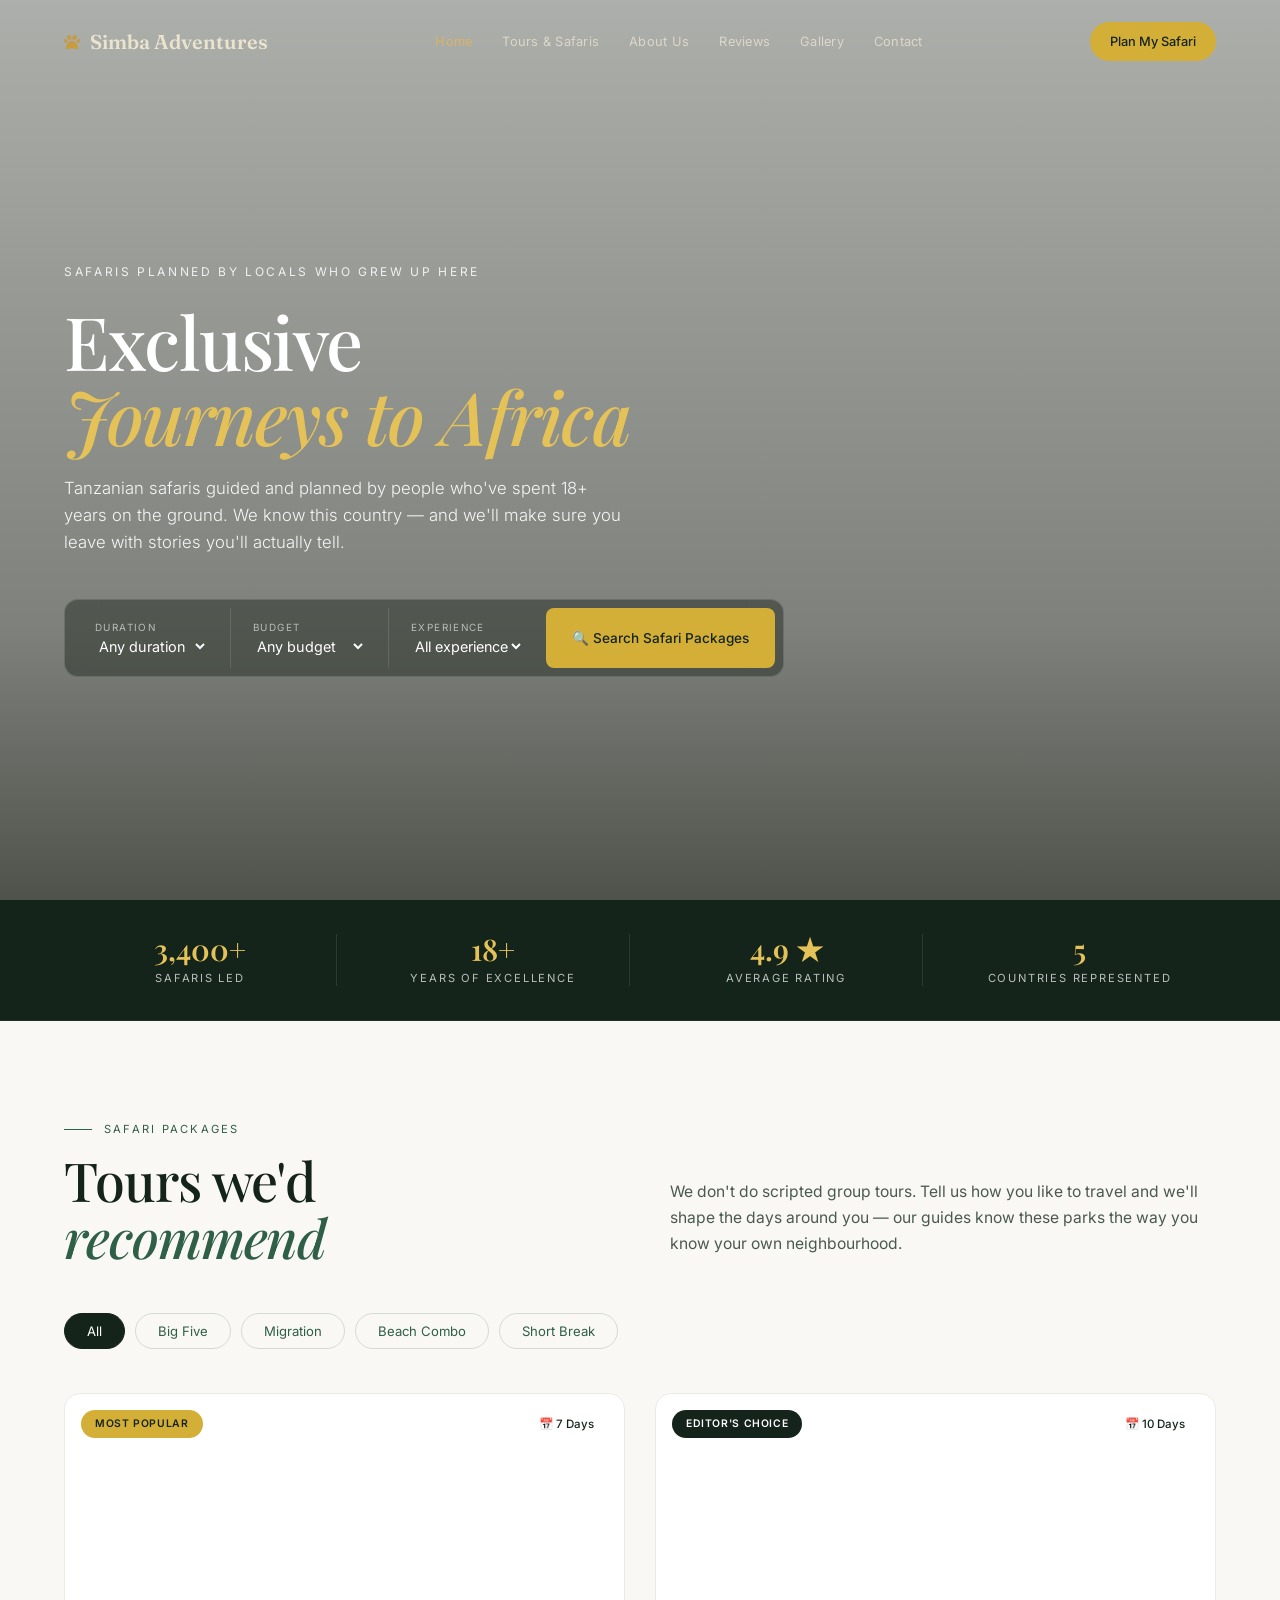
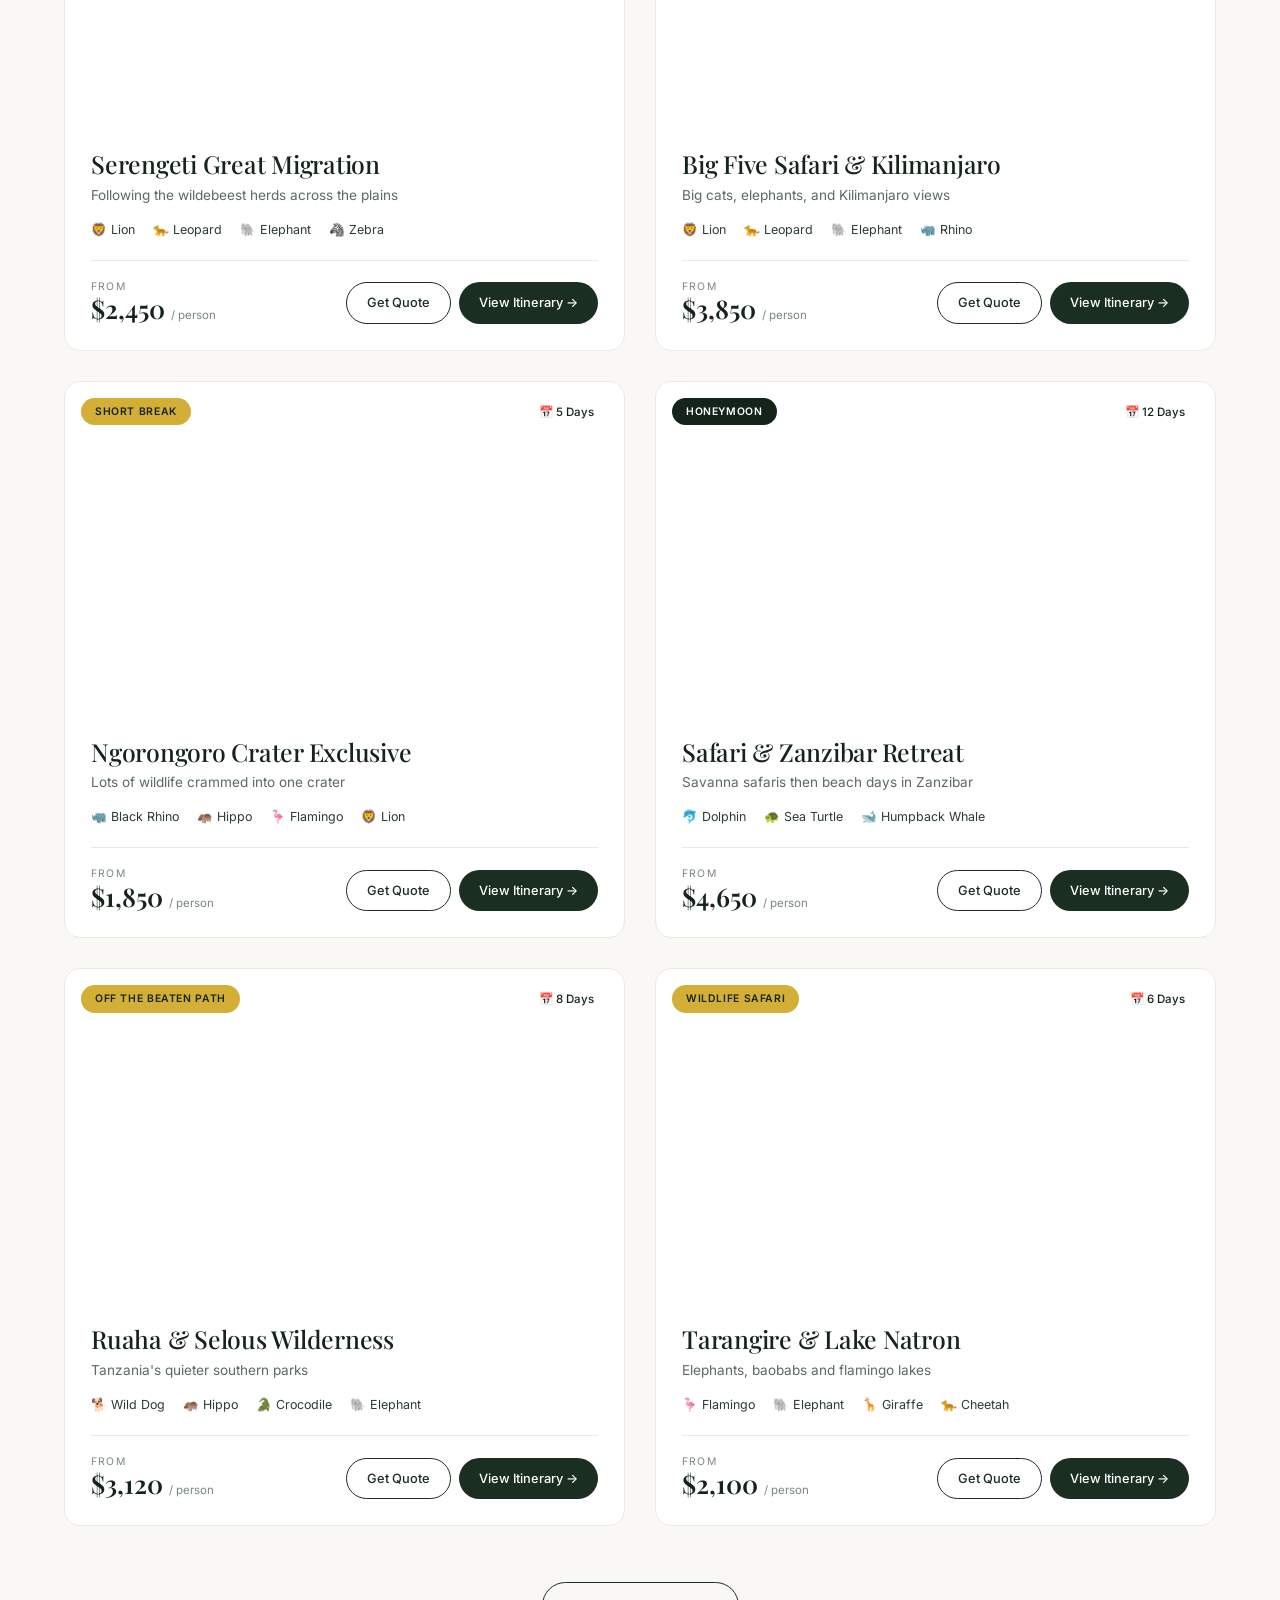
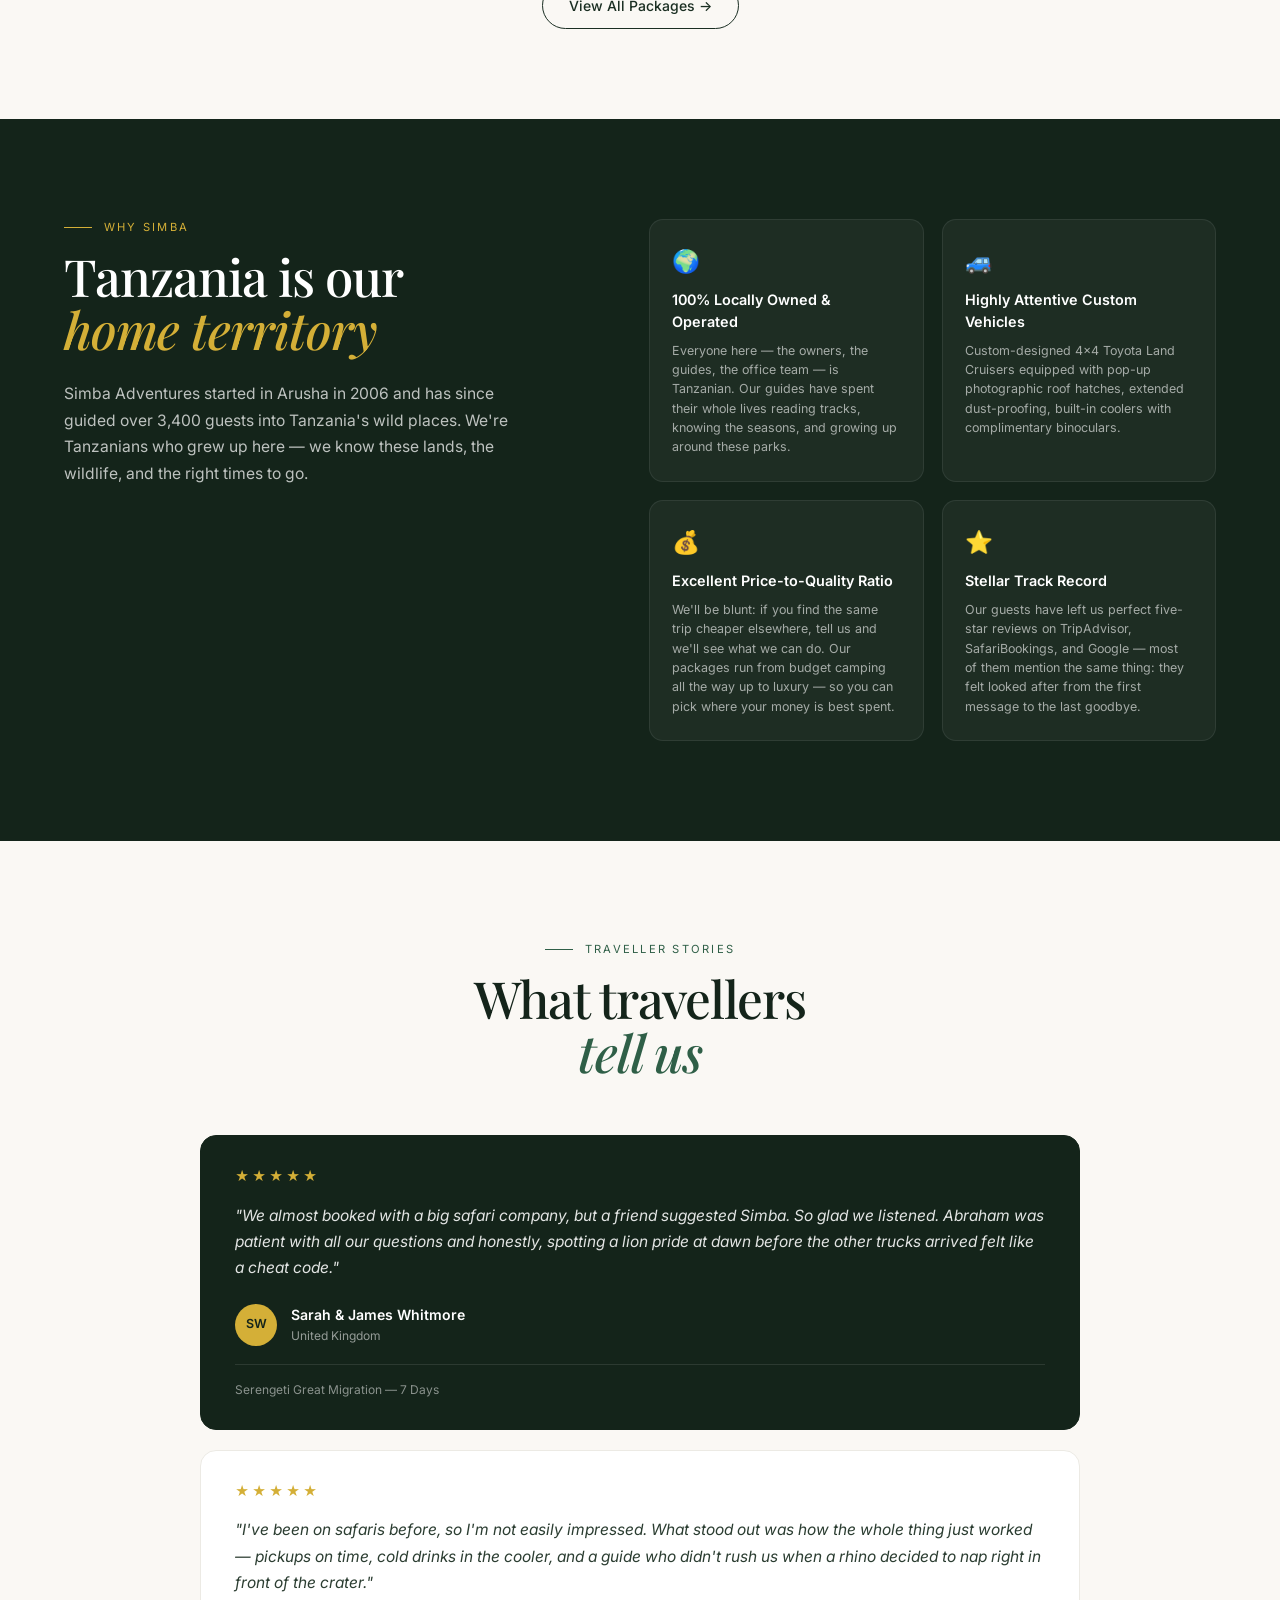
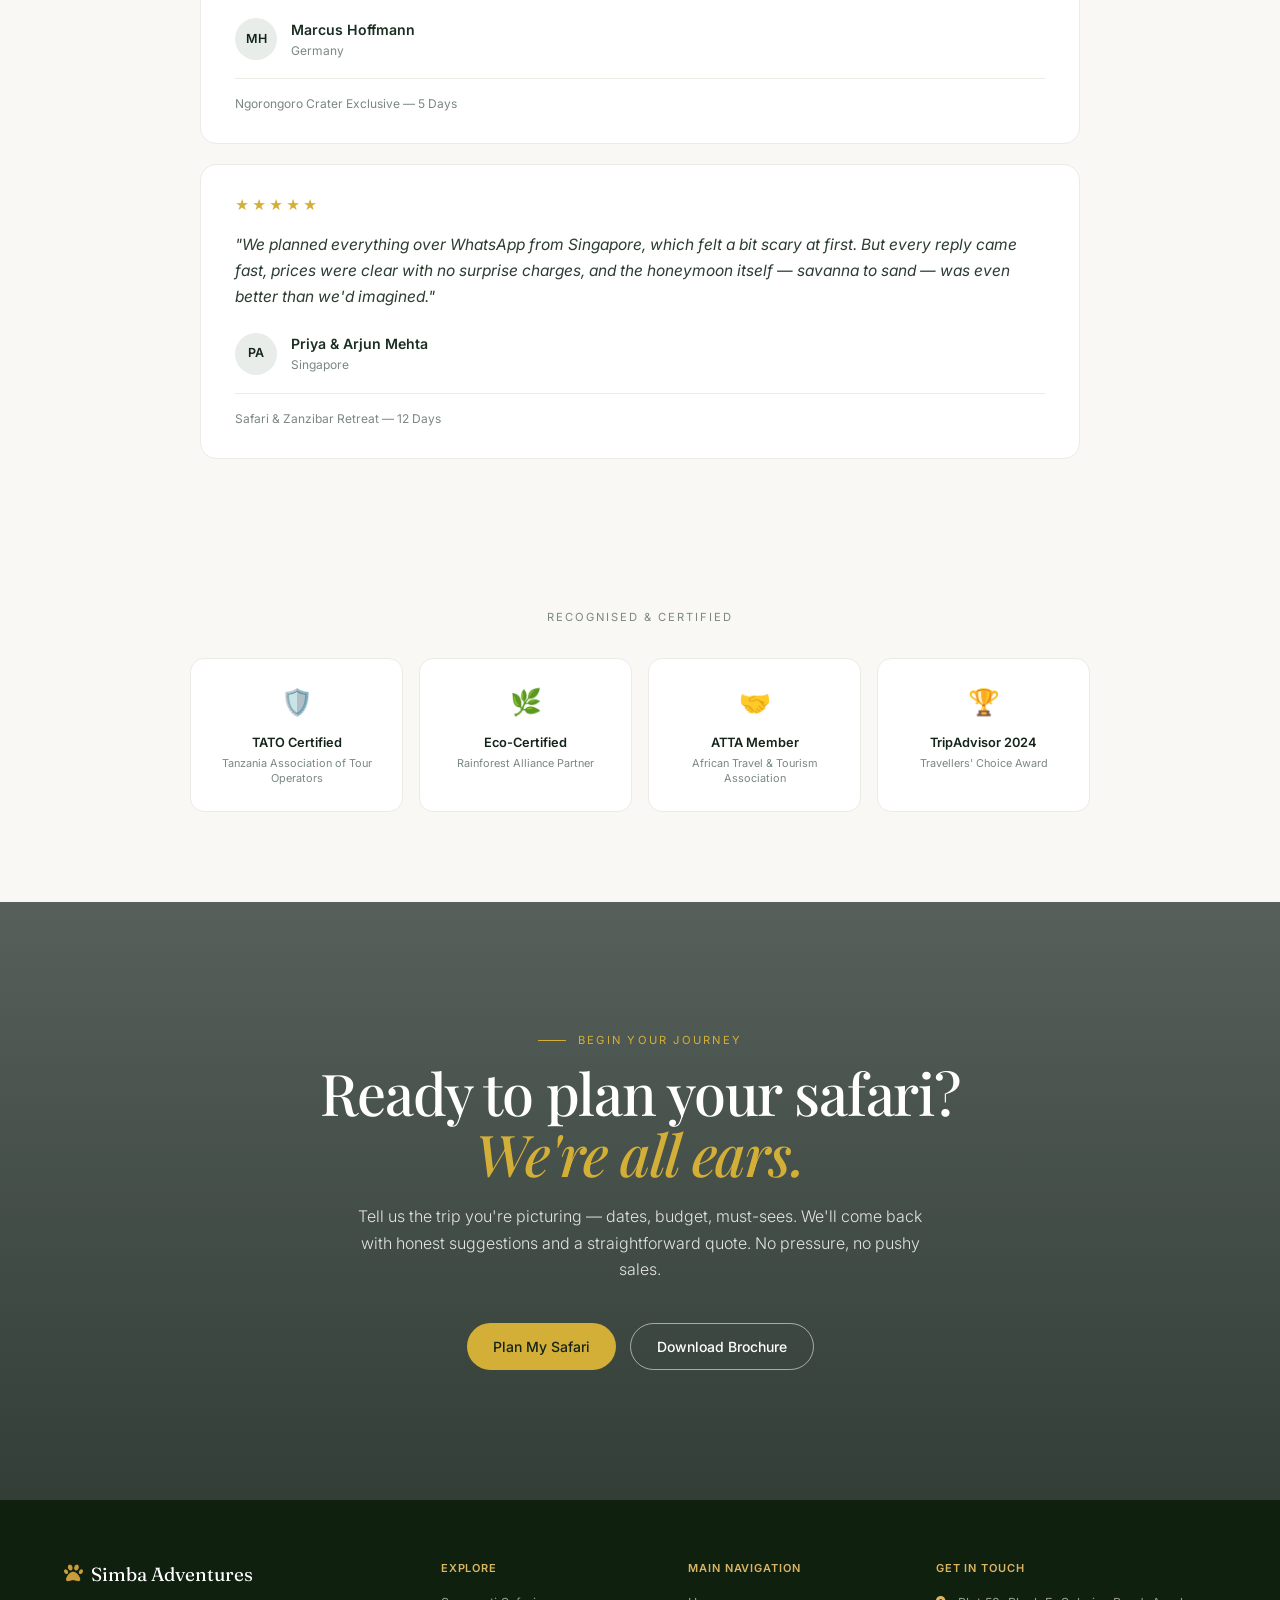
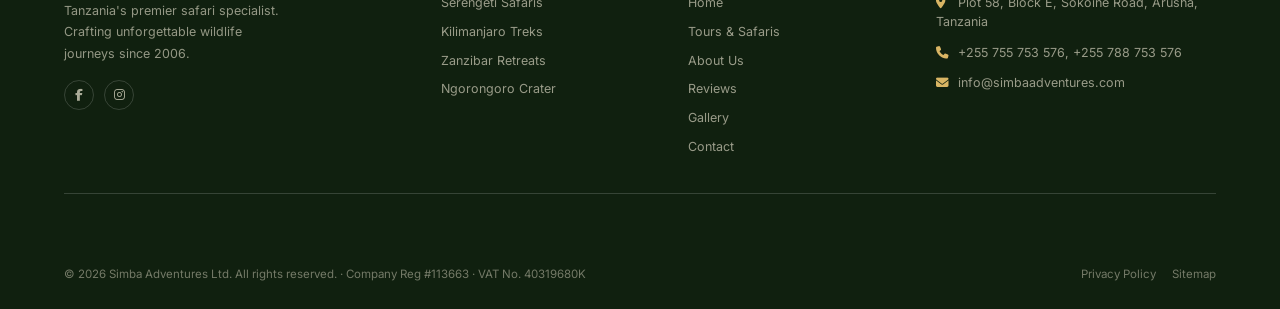
==== commit 7346a8a9: "Update index.html" ====
--- a/index.html
+++ b/index.html
@@ -1,522 +1,999 @@
 <!DOCTYPE html>
 <html lang="en">
 <head>
-  <meta charset="UTF-8">
-  <meta name="viewport" content="width=device-width, initial-scale=1.0">
-  <title>Simba Adventures — Unforgettable Tanzanian Safaris</title>
-  <link rel="icon" type="image/png" href="favicon.png">
-  <link rel="preconnect" href="https://fonts.googleapis.com">
-  <link rel="preconnect" href="https://fonts.gstatic.com" crossorigin>
-  <link href="https://fonts.googleapis.com/css2?family=Fraunces:ital,opsz,wght@0,9..144,400;0,9..144,500;0,9..144,600;1,9..144,500&family=Inter:wght@300;400;500;600;700&display=swap" rel="stylesheet">
+<meta charset="UTF-8">
+<meta name="viewport" content="width=device-width, initial-scale=1.0">
+<title>Simba Adventures — Unforgettable Tanzanian Safaris</title>
+<link rel="preconnect" href="https://fonts.googleapis.com">
+<link rel="preconnect" href="https://fonts.gstatic.com" crossorigin>
+<link href="https://fonts.googleapis.com/css2?family=Fraunces:ital,wght@0,400;0,500;0,600;1,400;1,500&family=Inter:wght@300;400;500;600;700&family=Playfair+Display:ital,wght@0,400;0,500;0,600;0,700;1,400;1,500;1,600&display=swap" rel="stylesheet">
   <link rel="stylesheet" href="https://cdnjs.cloudflare.com/ajax/libs/font-awesome/6.4.0/css/all.min.css">
-  <link rel="stylesheet" href="styles.css">
+<style>
+  * { margin: 0; padding: 0; box-sizing: border-box; }
+
+  html { scroll-behavior: smooth; }
+
+  body {
+    font-family: 'Inter', sans-serif;
+    color: #1a2e22;
+    background: #ffffff;
+    line-height: 1.5;
+    -webkit-font-smoothing: antialiased;
+  }
+
+  h1, h2, h3, h4 { font-family: 'Playfair Display', serif; font-weight: 500; }
+  a { text-decoration: none; color: inherit; }
+  img { max-width: 100%; display: block; }
+  button { font-family: 'Inter', sans-serif; cursor: pointer; border: none; background: none; }
+
+  .container { max-width: 1200px; margin: 0 auto; padding: 0 24px; }
+
+  .btn {
+    display: inline-flex; align-items: center; justify-content: center; gap: 8px;
+    padding: 12px 26px; border-radius: 100px;
+    font-size: 0.875rem; font-weight: 500;
+    transition: all 0.25s ease; white-space: nowrap;
+  }
+  .btn-gold { background: #d4af37; color: #14241a; }
+  .btn-gold:hover { background: #c19d2c; }
+  .btn-ghost-light { border: 1px solid rgba(255,255,255,0.55); color: #fff; }
+  .btn-ghost-light:hover { background: rgba(255,255,255,0.12); }
+  .btn-outline-dark { border: 1px solid #1a2e22; color: #1a2e22; background: transparent; }
+  .btn-outline-dark:hover { background: #1a2e22; color: #fff; }
+  .btn-solid-dark { background: #1a2e22; color: #fff; }
+  .btn-solid-dark:hover { background: #0f1c14; }
+  .btn-sm { padding: 10px 20px; font-size: 0.8rem; }
+
+  .navbar {
+    position: absolute; top: 0; left: 0; right: 0; z-index: 100;
+    padding: 22px 0;
+  }
+  .navbar .container { display: flex; align-items: center; justify-content: space-between; }
+  .brand {
+    display: flex; align-items: center; gap: 10px;
+    font-family: 'Fraunces', serif; font-size: 20px; font-weight: 600;
+    color: #eae4cf;
+  }
+  .brand i { color: #C89B3C; font-size: 16px; }
+
+  .nav-menu {
+    display: flex; align-items: center; gap: 30px;
+    list-style: none; font-size: 0.8rem;
+  }
+  .nav-menu a {
+    letter-spacing: 0.02em;
+    color: rgba(234,228,207,0.78);
+    transition: color 0.2s ease;
+  }
+  .nav-menu a:hover, .nav-menu a.active { color: #D9B564; }
+
+  .nav-right { display: flex; align-items: center; gap: 18px; }
+
+  .menu-toggle {
+    display: none;
+    font-size: 20px; color: #D9B564;
+    cursor: pointer; background: none; border: none;
+  }
+  .menu-toggle svg { display: block; }
+
+  .hero {
+    position: relative;
+    min-height: 100vh;
+    display: flex; align-items: center;
+    padding: 130px 0 90px;
+    color: #fff;
+    background:
+      linear-gradient(180deg, rgba(20,25,15,0.35) 0%, rgba(20,25,15,0.55) 70%, rgba(20,25,15,0.75) 100%),
+      url('https://images.unsplash.com/photo-1516026672322-bc52d61a55d5?q=80&w=2000&auto=format&fit=crop') center/cover no-repeat;
+  }
+  .hero .container { width: 100%; }
+  .hero-inner { max-width: 720px; }
+  .hero-eyebrow {
+    font-size: 0.75rem; letter-spacing: 0.22em; text-transform: uppercase;
+    opacity: 0.85; margin-bottom: 22px;
+    display: flex; align-items: center; gap: 10px;
+  }
+  .hero h1 {
+    font-size: clamp(2.8rem, 6vw, 4.6rem);
+    line-height: 1.02;
+    letter-spacing: -0.02em;
+    margin-bottom: 22px;
+    font-weight: 500;
+  }
+  .hero h1 em { font-style: italic; color: #e5c258; font-weight: 500; }
+  .hero-sub {
+    font-size: 1.05rem; font-weight: 300;
+    max-width: 560px; margin-bottom: 44px;
+    opacity: 0.92; line-height: 1.6;
+  }
+
+  .search-bar {
+    display: flex; align-items: stretch;
+    background: rgba(20,30,20,0.42);
+    backdrop-filter: blur(16px);
+    -webkit-backdrop-filter: blur(16px);
+    border: 1px solid rgba(255,255,255,0.15);
+    border-radius: 14px;
+    padding: 8px;
+    max-width: 780px;
+    gap: 0;
+  }
+  .search-field {
+    flex: 1; padding: 12px 22px;
+    border-right: 1px solid rgba(255,255,255,0.12);
+    display: flex; flex-direction: column; gap: 2px;
+    min-width: 0;
+  }
+  .search-field:last-of-type { border-right: none; }
+  .search-field label {
+    font-size: 0.62rem; letter-spacing: 0.14em; text-transform: uppercase;
+    opacity: 0.6;
+  }
+  .search-field select, .search-field input {
+    background: transparent; border: none; outline: none;
+    color: #fff; font-family: 'Inter', sans-serif;
+    font-size: 0.9rem; font-weight: 400;
+    cursor: pointer; width: 100%;
+  }
+  .search-field select option { color: #1a2e22; }
+  .search-btn {
+    background: #d4af37; color: #14241a;
+    padding: 0 26px; border-radius: 8px;
+    font-size: 0.85rem; font-weight: 500;
+    display: flex; align-items: center; gap: 8px;
+    white-space: nowrap;
+    transition: background 0.2s;
+  }
+  .search-btn:hover { background: #c19d2c; }
+
+  .stats {
+    background: #14241a; color: #fff;
+    padding: 34px 0;
+    border-bottom: 1px solid rgba(255,255,255,0.06);
+  }
+  .stats .container {
+    display: grid; grid-template-columns: repeat(4, 1fr);
+    gap: 20px; text-align: center;
+  }
+  .stat-item { padding: 0 12px; border-right: 1px solid rgba(255,255,255,0.1); }
+  .stat-item:last-child { border-right: none; }
+  .stat-num {
+    font-family: 'Playfair Display', serif;
+    font-size: 1.85rem; font-weight: 600; color: #e5c258;
+    line-height: 1;
+  }
+  .stat-lbl {
+    font-size: 0.7rem; letter-spacing: 0.16em; text-transform: uppercase;
+    opacity: 0.7; margin-top: 6px;
+  }
+
+  .packages { padding: 100px 0 90px; background: #faf8f4; }
+
+  .packages-header {
+    display: grid; grid-template-columns: 1fr 1fr;
+    gap: 60px; align-items: end;
+    margin-bottom: 48px;
+  }
+  .eyebrow {
+    font-size: 0.7rem; letter-spacing: 0.2em; text-transform: uppercase;
+    color: #2f5f47; margin-bottom: 14px;
+    display: flex; align-items: center; gap: 12px;
+  }
+  .eyebrow::before {
+    content: ''; width: 28px; height: 1px; background: #2f5f47;
+    display: inline-block;
+  }
+  .packages-header h2 {
+    font-size: clamp(2.2rem, 4.2vw, 3.4rem);
+    line-height: 1.05; letter-spacing: -0.02em;
+    color: #14241a;
+  }
+  .packages-header h2 em { font-style: italic; color: #2f5f47; }
+  .packages-header p {
+    font-size: 0.98rem; color: #4a5a50; line-height: 1.65;
+    padding-bottom: 8px;
+  }
+
+  .filter-tabs { display: flex; gap: 10px; flex-wrap: wrap; margin-bottom: 44px; }
+  .filter-tab {
+    padding: 9px 22px; border-radius: 100px;
+    font-size: 0.82rem; font-weight: 400;
+    border: 1px solid #d5d9d4; color: #2f5f47;
+    background: transparent;
+    transition: all 0.2s;
+  }
+  .filter-tab.active { background: #14241a; color: #fff; border-color: #14241a; }
+  .filter-tab:hover:not(.active) { border-color: #14241a; color: #14241a; }
+
+  .cards-grid {
+    display: grid; grid-template-columns: repeat(2, 1fr);
+    gap: 30px;
+  }
+  .card {
+    background: #fff; border-radius: 16px;
+    overflow: hidden;
+    border: 1px solid #eceae4;
+    display: flex; flex-direction: column;
+    transition: transform 0.3s, box-shadow 0.3s;
+  }
+  .card:hover { transform: translateY(-4px); box-shadow: 0 18px 40px rgba(20,36,26,0.09); }
+  .card-media {
+    position: relative; aspect-ratio: 16/9.5;
+    background-size: cover; background-position: center;
+  }
+  .card-badge {
+    position: absolute; top: 16px; left: 16px;
+    padding: 6px 14px; border-radius: 100px;
+    font-size: 0.65rem; font-weight: 600; letter-spacing: 0.06em;
+    text-transform: uppercase;
+  }
+  .badge-gold { background: #d4af37; color: #14241a; }
+  .badge-dark { background: #14241a; color: #fff; }
+  .card-days {
+    position: absolute; top: 16px; right: 16px;
+    background: rgba(255,255,255,0.95); color: #14241a;
+    padding: 6px 14px; border-radius: 100px;
+    font-size: 0.72rem; font-weight: 500;
+    display: flex; align-items: center; gap: 6px;
+  }
+  .card-body { padding: 24px 26px 26px; display: flex; flex-direction: column; flex: 1; }
+  .card-body h3 {
+    font-size: 1.55rem; line-height: 1.15; letter-spacing: -0.01em;
+    color: #14241a; margin-bottom: 6px;
+  }
+  .card-desc { font-size: 0.85rem; color: #5a6b61; margin-bottom: 16px; }
+  .card-feats {
+    display: flex; flex-wrap: wrap; gap: 6px 18px;
+    font-size: 0.78rem; color: #2b3d31; margin-bottom: 20px;
+  }
+  .card-feats span { display: inline-flex; align-items: center; gap: 5px; }
+
+  .card-foot {
+    display: flex; justify-content: space-between; align-items: flex-end;
+    padding-top: 18px; margin-top: auto;
+    border-top: 1px solid #eceae4;
+    gap: 12px;
+  }
+  .price-label {
+    font-size: 0.65rem; letter-spacing: 0.12em; text-transform: uppercase;
+    color: #7a8880;
+  }
+  .price-val {
+    font-family: 'Playfair Display', serif;
+    font-size: 1.6rem; font-weight: 600; color: #14241a;
+    line-height: 1.15;
+  }
+  .price-val small { font-family: 'Inter', sans-serif; font-size: 0.72rem; font-weight: 400; color: #7a8880; }
+  .card-btns { display: flex; gap: 8px; }
+
+  .view-all-wrap { text-align: center; margin-top: 56px; }
+
+  .about {
+    background: #14241a; color: #fff;
+    padding: 100px 0;
+  }
+  .about-grid {
+    display: grid; grid-template-columns: 1fr 1.1fr;
+    gap: 70px; align-items: start;
+  }
+  .about .eyebrow { color: #d4af37; }
+  .about .eyebrow::before { background: #d4af37; }
+  .about h2 {
+    font-size: clamp(2.2rem, 4vw, 3.2rem);
+    line-height: 1.05; letter-spacing: -0.02em;
+    margin-bottom: 24px;
+  }
+  .about h2 em { font-style: italic; color: #d4af37; }
+  .about p.lead {
+    font-size: 0.98rem; line-height: 1.7;
+    color: rgba(255,255,255,0.72);
+    max-width: 460px;
+  }
+  .about-feats {
+    display: grid; grid-template-columns: 1fr 1fr; gap: 18px;
+  }
+  .about-feat {
+    background: rgba(255,255,255,0.045);
+    border: 1px solid rgba(255,255,255,0.08);
+    border-radius: 14px;
+    padding: 24px 22px;
+  }
+  .about-feat .fi { font-size: 1.4rem; margin-bottom: 12px; display: block; }
+  .about-feat h4 {
+    font-family: 'Inter', sans-serif; font-size: 0.9rem;
+    font-weight: 600; margin-bottom: 8px;
+  }
+  .about-feat p {
+    font-size: 0.78rem; line-height: 1.55;
+    color: rgba(255,255,255,0.6);
+  }
+
+  .testimonials { padding: 100px 0 90px; background: #faf8f4; }
+  .test-head { text-align: center; margin-bottom: 56px; }
+  .test-head .eyebrow { justify-content: center; }
+  .test-head h2 {
+    font-size: clamp(2.2rem, 4vw, 3.2rem);
+    line-height: 1.05; letter-spacing: -0.02em;
+    color: #14241a;
+  }
+  .test-head h2 em { font-style: italic; color: #2f5f47; }
+  .test-list {
+    display: flex; flex-direction: column; gap: 20px;
+    max-width: 880px; margin: 0 auto;
+  }
+  .test-card {
+    background: #fff;
+    border: 1px solid #eceae4;
+    border-radius: 16px;
+    padding: 30px 34px;
+  }
+  .test-card.dark {
+    background: #14241a; border-color: #14241a; color: #fff;
+  }
+  .test-stars { color: #d4af37; font-size: 0.85rem; letter-spacing: 3px; margin-bottom: 16px; }
+  .test-text {
+    font-size: 0.97rem; line-height: 1.7; font-style: italic;
+    color: #2b3d31; margin-bottom: 22px;
+  }
+  .test-card.dark .test-text { color: rgba(255,255,255,0.88); }
+  .test-author { display: flex; align-items: center; gap: 14px; }
+  .test-avatar {
+    width: 42px; height: 42px; border-radius: 50%;
+    background: #d4af37; color: #14241a;
+    display: flex; align-items: center; justify-content: center;
+    font-size: 0.78rem; font-weight: 600; flex-shrink: 0;
+  }
+  .test-avatar.light { background: #e8ede9; color: #14241a; }
+  .test-name { font-size: 0.88rem; font-weight: 600; }
+  .test-loc { font-size: 0.75rem; color: #7a8880; margin-top: 2px; }
+  .test-card.dark .test-loc { color: rgba(255,255,255,0.55); }
+  .test-trip {
+    font-size: 0.75rem; color: #7a8880;
+    padding-top: 16px; margin-top: 18px;
+    border-top: 1px solid #eceae4;
+  }
+  .test-card.dark .test-trip { border-color: rgba(255,255,255,0.1); color: rgba(255,255,255,0.5); }
+
+  .certs { padding: 60px 0 90px; background: #faf8f4; }
+  .certs-label {
+    text-align: center; font-size: 0.7rem; letter-spacing: 0.18em;
+    text-transform: uppercase; color: #7a8880;
+    margin-bottom: 32px;
+  }
+  .certs-grid {
+    display: grid; grid-template-columns: repeat(4, 1fr); gap: 16px;
+    max-width: 900px; margin: 0 auto;
+  }
+  .cert-item {
+    background: #fff; border: 1px solid #eceae4;
+    border-radius: 14px; padding: 24px 14px; text-align: center;
+  }
+  .cert-item .ci { font-size: 1.6rem; margin-bottom: 12px; display: block; }
+  .cert-item h4 {
+    font-family: 'Inter', sans-serif; font-size: 0.8rem;
+    font-weight: 600; margin-bottom: 4px; color: #14241a;
+  }
+  .cert-item p { font-size: 0.68rem; color: #7a8880; line-height: 1.4; }
+
+  .cta {
+    position: relative;
+    padding: 130px 0;
+    color: #fff;
+    text-align: center;
+    background:
+      linear-gradient(180deg, rgba(15,28,20,0.7) 0%, rgba(15,28,20,0.85) 100%),
+      url('https://images.unsplash.com/photo-1535941339077-2dd1c7963098?q=80&w=2000&auto=format&fit=crop') center/cover no-repeat;
+  }
+  .cta .eyebrow { color: #d4af37; justify-content: center; }
+  .cta .eyebrow::before { background: #d4af37; }
+  .cta h2 {
+    font-size: clamp(2.4rem, 5vw, 3.6rem);
+    line-height: 1.05; letter-spacing: -0.02em;
+    margin-bottom: 20px;
+  }
+  .cta h2 em { font-style: italic; color: #d4af37; }
+  .cta p {
+    max-width: 580px; margin: 0 auto 40px;
+    font-size: 1rem; font-weight: 300; line-height: 1.65;
+    color: rgba(255,255,255,0.85);
+  }
+  .cta-btns { display: flex; gap: 14px; justify-content: center; flex-wrap: wrap; }
+
+  .footer { background: #14241a; color: #fff; padding: 64px 0 28px; }
+  .footer-grid {
+    display: grid; grid-template-columns: 1.7fr 1fr 1fr;
+    gap: 60px; margin-bottom: 50px;
+  }
+  .footer-logo {
+    display: flex; align-items: center; gap: 10px;
+    font-size: 1.1rem; font-weight: 500; margin-bottom: 18px;
+  }
+  .footer-logo span { font-size: 1.3rem; }
+  .footer p {
+    font-size: 0.83rem; line-height: 1.7;
+    color: rgba(255,255,255,0.55); max-width: 340px;
+    margin-bottom: 16px;
+  }
+  .footer h5 {
+    font-family: 'Inter', sans-serif;
+    font-size: 0.72rem; letter-spacing: 0.14em;
+    text-transform: uppercase; color: rgba(255,255,255,0.45);
+    margin-bottom: 20px; font-weight: 500;
+  }
+  .footer-links { display: flex; flex-direction: column; gap: 12px; }
+  .footer-links a {
+    font-size: 0.85rem; color: rgba(255,255,255,0.72);
+    transition: color 0.2s;
+  }
+  .footer-links a:hover { color: #fff; }
+  .footer-social { display: flex; gap: 12px; }
+  .footer-social a {
+    width: 32px; height: 32px; border-radius: 50%;
+    border: 1px solid rgba(255,255,255,0.18);
+    display: flex; align-items: center; justify-content: center;
+    font-size: 0.85rem; color: rgba(255,255,255,0.72);
+    transition: color 0.2s, border-color 0.2s;
+  }
+  .footer-social a:hover { color: #fff; border-color: #fff; }
+  .footer-bottom {
+    border-top: 1px solid rgba(255,255,255,0.08);
+    padding-top: 24px;
+    display: flex; justify-content: space-between; align-items: center;
+    font-size: 0.75rem; color: rgba(255,255,255,0.45);
+    flex-wrap: wrap; gap: 12px;
+  }
+
+  .site-footer { background: #10200F; padding: 60px 0 26px; }
+  .site-footer .footer-grid {
+    display: grid; grid-template-columns: 1.6fr 1fr 1fr 1.3fr;
+    gap: 32px; padding-bottom: 36px; border-bottom: 1px solid rgba(255,255,255,0.16);
+  }
+  .site-footer .footer-brand {
+    display: flex; align-items: center; gap: 8px;
+    font-family: 'Fraunces', serif; font-size: 19px; color: #fff; margin-bottom: 12px;
+  }
+  .site-footer .footer-brand i { color: #C89B3C; }
+  .site-footer .footer-desc {
+    font-size: 12.5px; color: rgba(237,231,211,0.6); max-width: 230px; margin-bottom: 16px; line-height: 1.7;
+  }
+  .site-footer .footer-social { display: flex; gap: 10px; }
+  .site-footer .footer-social a {
+    width: 30px; height: 30px; border-radius: 50%;
+    border: 1px solid rgba(255,255,255,0.16);
+    display: inline-flex; align-items: center; justify-content: center;
+    font-size: 12px; color: rgba(237,231,211,0.7);
+  }
+  .site-footer .footer-social a:hover { border-color: #D9B564; color: #D9B564; }
+  .site-footer .footer-col-title {
+    font-size: 11px; text-transform: uppercase; letter-spacing: .08em;
+    color: #D9B564; margin-bottom: 18px; font-weight: 600;
+  }
+  .site-footer .footer-menu { display: flex; flex-direction: column; gap: 10px; font-size: 12.5px; }
+  .site-footer .footer-menu a { color: rgba(237,231,211,0.62); }
+  .site-footer .footer-menu a:hover { color: #D9B564; }
+  .site-footer .footer-contact-info { display: flex; flex-direction: column; gap: 12px; font-size: 12.5px; color: rgba(237,231,211,0.62); }
+  .site-footer .footer-contact-info i { color: #D9B564; margin-right: 8px; width: 14px; }
+  .site-footer .footer-bottom {
+    display: flex; justify-content: space-between; flex-wrap: wrap; gap: 10px;
+    padding-top: 22px; border-top: none; font-size: 11.5px; color: rgba(237,231,211,0.45);
+  }
+  .site-footer .footer-bottom a { margin-left: 16px; color: rgba(237,231,211,0.45); }
+  .site-footer .footer-bottom a:hover { color: #D9B564; }
+
+  @media (max-width: 900px) {
+    .site-footer .footer-grid { grid-template-columns: 1fr 1fr; }
+  }
+  @media (max-width: 768px) {
+    .site-footer .footer-grid { grid-template-columns: 1fr; }
+  }
+
+  @media (max-width: 1024px) {
+    .packages-header { grid-template-columns: 1fr; gap: 24px; }
+    .cards-grid { grid-template-columns: 1fr; }
+    .about-grid { grid-template-columns: 1fr; gap: 40px; }
+    .about-feats { grid-template-columns: 1fr 1fr; }
+    .certs-grid { grid-template-columns: repeat(2, 1fr); }
+    .footer-grid { grid-template-columns: 1fr 1fr; }
+  }
+
+  @media (max-width: 900px) {
+    .nav-menu { display: none; position: absolute; top: 100%; left: 0; width: 100%; background: #14241a; flex-direction: column; align-items: stretch; gap: 4px; padding: 18px 28px 24px; border-top: 1px solid rgba(255,255,255,0.08); }
+    .nav-menu.show { display: flex; }
+    .nav-menu li { padding: 6px 0; }
+    .menu-toggle { display: block; }
+  }
+
+  @media (max-width: 768px) {
+    .hero { padding: 110px 0 70px; }
+    .hero h1 { font-size: 2.6rem; }
+    .search-bar { flex-direction: column; gap: 0; padding: 12px; border-radius: 16px; }
+    .search-field { border-right: none; border-bottom: 1px solid rgba(255,255,255,0.12); width: 100%; padding: 12px 8px; }
+    .search-field:last-of-type { border-bottom: none; }
+    .search-btn { width: 100%; justify-content: center; padding: 14px; margin-top: 8px; border-radius: 10px; }
+    .stats .container { grid-template-columns: repeat(2, 1fr); gap: 24px; }
+    .stat-item { border-right: none; }
+    .stat-item:nth-child(odd) { border-right: 1px solid rgba(255,255,255,0.1); }
+    .about-feats { grid-template-columns: 1fr; }
+    .certs-grid { grid-template-columns: 1fr; }
+    .footer-grid { grid-template-columns: 1fr; gap: 36px; }
+    .card-foot { flex-direction: column; align-items: stretch; gap: 16px; }
+    .card-btns { width: 100%; }
+    .card-btns .btn { flex: 1; justify-content: center; }
+    .test-card { padding: 24px; }
+  }
+
+  @media (max-width: 480px) {
+    .hero h1 { font-size: 2.1rem; }
+    .stats .container { grid-template-columns: 1fr 1fr; }
+    .stat-num { font-size: 1.5rem; }
+    .card-body h3 { font-size: 1.3rem; }
+    .cta h2 { font-size: 2rem; }
+    .cta-btns { flex-direction: column; align-items: stretch; }
+    .cta-btns .btn { justify-content: center; }
+    .navbar { padding: 14px 0; }
+    .navbar .container { padding: 0 16px; }
+    .brand { font-size: 17px; gap: 8px; }
+    .brand i { font-size: 14px; }
+    .nav-right { gap: 10px; }
+    .btn-sm { padding: 8px 14px; font-size: 0.72rem; }
+  }
+</style>
 </head>
 <body>
 
-  <header class="site-header header-overlay">
-    <div class="wrap">
-      <a href="index.html" class="brand">
-        <i class="fa-solid fa-paw"></i>
-        Simba Adventures
-      </a>
-      <ul class="nav-menu nav-menu-links" id="navMenu">
-        <li><a href="index.html" class="active">Home</a></li>
-        <li><a href="tour.html">Tours &amp; Safaris</a></li>
-        <li><a href="about-us.html">About Us</a></li>
-        <li><a href="#testimonials">Reviews</a></li>
-        <li><a href="gallery.html">Gallery</a></li>
-        <li><a href="contact-us.html">Contact</a></li>
-      </ul>
-      <div class="nav-right">
-        <a href="plan-my-safari.html" class="btn btn-gold btn-sm">Plan My Safari</a>
-        <div class="menu-toggle" onclick="document.getElementById('navMenu').classList.toggle('show')">
-          <i class="fa-solid fa-bars"></i>
-        </div>
-      </div>
-    </div>
-  </header>
-
-  <section
-    class="page-hero"
-    style="background-image:url('https://images.unsplash.com/photo-1516026672322-bc52d61a55d5?auto=format&fit=crop&w=2000&q=80');"
-  >
-    <div class="wrap">
-
-      <span class="eyebrow on-dark">Safaris run from Arusha by people who live here</span>
-
-      <h1>
-        Exclusive <span class="italic">Journeys to Africa</span>
-      </h1>
-
-      <p class="lede">
-        Tanzanian safaris planned by people who've been guiding here for 20 years — not by a call centre.
-      </p>
-
-      <form class="hero-search" action="tour.html" method="get">
-        <div class="hs-field">
-          <label for="hs-duration">Duration</label>
-          <select id="hs-duration" name="duration">
-            <option value="">Any duration</option>
+<nav class="navbar">
+  <div class="container">
+    <a href="index.html" class="brand">
+      <i class="fa-solid fa-paw"></i>
+      Simba Adventures
+    </a>
+    <ul class="nav-menu nav-menu-links" id="navMenu">
+      <li><a href="index.html" class="active">Home</a></li>
+      <li><a href="tour.html">Tours & Safaris</a></li>
+      <li><a href="about-us.html">About Us</a></li>
+      <li><a href="#testimonials">Reviews</a></li>
+      <li><a href="gallery.html">Gallery</a></li>
+      <li><a href="contact-us.html">Contact</a></li>
+    </ul>
+    <div class="nav-right">
+      <a href="plan-my-safari.html" class="btn btn-gold btn-sm">Plan My Safari</a>
+      <div class="menu-toggle" aria-label="Open menu" onclick="document.getElementById('navMenu').classList.toggle('show')">
+        <svg width="20" height="20" viewBox="0 0 20 20" fill="none" xmlns="http://www.w3.org/2000/svg">
+          <path d="M2 5h16M2 10h16M2 15h16" stroke="currentColor" stroke-width="2" stroke-linecap="round"/>
+        </svg>
+      </div>
+    </div>
+  </div>
+</nav>
+
+<section class="hero">
+  <div class="container">
+    <div class="hero-inner">
+      <div class="hero-eyebrow">Safaris planned by locals who grew up here</div>
+      <h1>Exclusive<br><em>Journeys to Africa</em></h1>
+      <p class="hero-sub">Tanzanian safaris guided and planned by people who've spent 18+ years on the ground. We know this country — and we'll make sure you leave with stories you'll actually tell.</p>
+
+      <div class="search-bar">
+        <div class="search-field">
+          <label>Duration</label>
+          <select>
+            <option>Any duration</option>
             <option>1–3 days</option>
             <option>4–7 days</option>
             <option>8–14 days</option>
             <option>15+ days</option>
           </select>
         </div>
-        <div class="hs-field">
-          <label for="hs-budget">Budget</label>
-          <select id="hs-budget" name="budget">
-            <option value="">Any budget</option>
+        <div class="search-field">
+          <label>Budget</label>
+          <select>
+            <option>Any budget</option>
             <option>Under $2,000</option>
             <option>$2,000 – $5,000</option>
             <option>$5,000 – $10,000</option>
             <option>$10,000+</option>
           </select>
         </div>
-        <div class="hs-field">
-          <label for="hs-exp">Experience</label>
-          <select id="hs-exp" name="experience">
-            <option value="">All experiences</option>
+        <div class="search-field">
+          <label>Experience</label>
+        <select>
+            <option>All experiences</option>
             <option>Big Five</option>
-            <option>Great Migration</option>
-            <option>Beach &amp; Bush</option>
+            <option>Migration</option>
+            <option>Beach & Bush</option>
             <option>Cultural</option>
           </select>
         </div>
-        <button type="submit" class="btn btn-gold">
-          <i class="fa-solid fa-magnifying-glass"></i> Search Safaris
-        </button>
-      </form>
-
-    </div>
-  </section>
-
-  <section class="section" style="padding-top:0;">
-    <div class="wrap">
-      <div class="stat-strip">
-        <div class="stat-cell">
-          <div class="num">3,400+</div>
-          <div class="label">Safaris Led</div>
-        </div>
-        <div class="stat-cell">
-          <div class="num">20+</div>
-          <div class="label">Years of Excellence</div>
-        </div>
-        <div class="stat-cell">
-          <div class="num">4.9</div>
-          <div class="label">Average Rating</div>
-        </div>
-        <div class="stat-cell">
-          <div class="num">5</div>
-          <div class="label">Countries Represented</div>
-        </div>
-      </div>
-    </div>
-  </section>
-
-  <section class="section">
-    <div class="wrap">
-
-      <div class="section-header">
-        <span class="eyebrow">Safari Packages</span>
-        <h2>Tours we'd <span class="italic">recommend</span></h2>
-        <p>These are the routes we get asked about most. Prices are starting points — we can shift the pace, the camps and the timing around you.</p>
-      </div>
-
-      <div class="pill-group" style="margin-bottom:36px;">
-        <button class="pill active" data-filter="all">All</button>
-        <button class="pill" data-filter="big-five">Big Five</button>
-        <button class="pill" data-filter="migration">Migration</button>
-        <button class="pill" data-filter="beach-combo">Beach Combo</button>
-        <button class="pill" data-filter="short-break">Short Break</button>
-      </div>
-
-      <div class="itin-grid">
-
-        <article class="itin-card" data-cat="big-five migration">
-          <div class="itin-media">
-            <div class="itin-badges"><span class="badge gold">Most Popular</span></div>
-            <img src="https://images.unsplash.com/photo-1547970810-dc1eac37d174?q=80&w=1400&auto=format&fit=crop" alt="Wildebeest on the Serengeti plains">
-            <span class="itin-loc"><i class="fa-solid fa-location-dot"></i> Serengeti</span>
-          </div>
-          <div class="itin-body">
-            <div class="itin-route">7 days &middot; Northern Circuit</div>
-            <h3 class="itin-title">Serengeti Great Migration</h3>
-            <p class="itin-desc">Following the wildebeest herds across the plains and finishing with a full morning inside the Ngorongoro Crater.</p>
-            <div class="itin-tags">
-              <span class="tag-pill">Lion</span>
-              <span class="tag-pill">Leopard</span>
-              <span class="tag-pill">Elephant</span>
-              <span class="tag-pill">Zebra</span>
-            </div>
-            <div class="itin-meta">
-              <span>4.9 &middot; 214 reviews</span>
-              <span class="itin-rating">★★★★★</span>
-            </div>
-            <div class="itin-price-row">
-              <div class="itin-price">$2,450 <small>/ person</small></div>
-            </div>
-            <div class="itin-cta-row">
-              <a href="plan-my-safari.html" class="btn btn-outline-dark btn-sm">Get a Quote</a>
-              <a href="tour.html" class="btn btn-solid-dark btn-sm">View Itinerary</a>
-            </div>
-          </div>
-        </article>
-
-        <article class="itin-card" data-cat="big-five migration">
-          <div class="itin-media">
-            <div class="itin-badges"><span class="badge">Editor's Choice</span></div>
-            <img src="https://images.unsplash.com/photo-1516426122078-c23e76319801?q=80&w=1400&auto=format&fit=crop" alt="Lion in the Serengeti with Kilimanjaro in the distance">
-            <span class="itin-loc"><i class="fa-solid fa-location-dot"></i> Kilimanjaro</span>
-          </div>
-          <div class="itin-body">
-            <div class="itin-route">10 days &middot; Big Five</div>
-            <h3 class="itin-title">Big Five Safari &amp; Kilimanjaro</h3>
-            <p class="itin-desc">Big cats, elephants, and views of Kilimanjaro — the classic northern circuit with the mountain added in.</p>
-            <div class="itin-tags">
-              <span class="tag-pill">Lion</span>
-              <span class="tag-pill">Leopard</span>
-              <span class="tag-pill">Elephant</span>
-              <span class="tag-pill">Rhino</span>
-            </div>
-            <div class="itin-meta">
-              <span>4.8 &middot; 167 reviews</span>
-              <span class="itin-rating">★★★★★</span>
-            </div>
-            <div class="itin-price-row">
-              <div class="itin-price">$3,850 <small>/ person</small></div>
-            </div>
-            <div class="itin-cta-row">
-              <a href="plan-my-safari.html" class="btn btn-outline-dark btn-sm">Get a Quote</a>
-              <a href="tour.html" class="btn btn-solid-dark btn-sm">View Itinerary</a>
-            </div>
-          </div>
-        </article>
-
-        <article class="itin-card" data-cat="big-five short-break">
-          <div class="itin-media">
-            <div class="itin-badges"><span class="badge gold">Short Break</span></div>
-            <img src="https://images.unsplash.com/photo-1534177616072-ef7dc120449d?q=80&w=1400&auto=format&fit=crop" alt="Wildlife along the Ngorongoro crater floor">
-            <span class="itin-loc"><i class="fa-solid fa-location-dot"></i> Ngorongoro</span>
-          </div>
-          <div class="itin-body">
-            <div class="itin-route">5 days &middot; Crater Exclusive</div>
-            <h3 class="itin-title">Ngorongoro Crater Exclusive</h3>
-            <p class="itin-desc">A huge amount of wildlife packed into one crater — worth the trip on its own, even on a short schedule.</p>
-            <div class="itin-tags">
-              <span class="tag-pill">Black Rhino</span>
-              <span class="tag-pill">Hippo</span>
-              <span class="tag-pill">Flamingo</span>
-              <span class="tag-pill">Lion</span>
-            </div>
-            <div class="itin-meta">
-              <span>4.9 &middot; 186 reviews</span>
-              <span class="itin-rating">★★★★★</span>
-            </div>
-            <div class="itin-price-row">
-              <div class="itin-price">$1,850 <small>/ person</small></div>
-            </div>
-            <div class="itin-cta-row">
-              <a href="plan-my-safari.html" class="btn btn-outline-dark btn-sm">Get a Quote</a>
-              <a href="tour.html" class="btn btn-solid-dark btn-sm">View Itinerary</a>
-            </div>
-          </div>
-        </article>
-
-        <article class="itin-card" data-cat="beach-combo">
-          <div class="itin-media">
-            <div class="itin-badges"><span class="badge">Honeymoon</span></div>
-            <img src="https://images.unsplash.com/photo-1590523277543-a94d2e4eb00b?q=80&w=1400&auto=format&fit=crop" alt="Zanzibar beach shoreline">
-            <span class="itin-loc"><i class="fa-solid fa-location-dot"></i> Zanzibar</span>
-          </div>
-          <div class="itin-body">
-            <div class="itin-route">12 days &middot; Bush &amp; Beach</div>
-            <h3 class="itin-title">Safari &amp; Zanzibar Retreat</h3>
-            <p class="itin-desc">Savanna safaris on the northern circuit, then unhurried beach days in Zanzibar to slow things right down.</p>
-            <div class="itin-tags">
-              <span class="tag-pill">Serengeti</span>
-              <span class="tag-pill">Ngorongoro</span>
-              <span class="tag-pill">Beach</span>
-              <span class="tag-pill">Honeymoon</span>
-            </div>
-            <div class="itin-meta">
-              <span>4.8 &middot; 133 reviews</span>
-              <span class="itin-rating">★★★★★</span>
-            </div>
-            <div class="itin-price-row">
-              <div class="itin-price">$4,650 <small>/ person</small></div>
-            </div>
-            <div class="itin-cta-row">
-              <a href="plan-my-safari.html" class="btn btn-outline-dark btn-sm">Get a Quote</a>
-              <a href="tour.html" class="btn btn-solid-dark btn-sm">View Itinerary</a>
-            </div>
-          </div>
-        </article>
-
-        <article class="itin-card" data-cat="migration">
-          <div class="itin-media">
-            <div class="itin-badges"><span class="badge">Off the Beaten Path</span></div>
-            <img src="https://images.unsplash.com/photo-1505142468610-359e7d316be0?q=80&w=1400&auto=format&fit=crop" alt="African sunset over a river">
-            <span class="itin-loc"><i class="fa-solid fa-location-dot"></i> Ruaha</span>
-          </div>
-          <div class="itin-body">
-            <div class="itin-route">8 days &middot; Southern Parks</div>
-            <h3 class="itin-title">Ruaha &amp; Selous Wilderness</h3>
-            <p class="itin-desc">Tanzania's quieter southern parks — wild dogs on the hunt and far fewer trucks on the roads.</p>
-            <div class="itin-tags">
-              <span class="tag-pill">Wild Dog</span>
-              <span class="tag-pill">Hippo</span>
-              <span class="tag-pill">Crocodile</span>
-              <span class="tag-pill">Elephant</span>
-            </div>
-            <div class="itin-meta">
-              <span>4.7 &middot; 98 reviews</span>
-              <span class="itin-rating">★★★★★</span>
-            </div>
-            <div class="itin-price-row">
-              <div class="itin-price">$3,120 <small>/ person</small></div>
-            </div>
-            <div class="itin-cta-row">
-              <a href="plan-my-safari.html" class="btn btn-outline-dark btn-sm">Get a Quote</a>
-              <a href="tour.html" class="btn btn-solid-dark btn-sm">View Itinerary</a>
-            </div>
-          </div>
-        </article>
-
-        <article class="itin-card" data-cat="big-five">
-          <div class="itin-media">
-            <div class="itin-badges"><span class="badge">Wildlife Safari</span></div>
-            <img src="https://images.unsplash.com/photo-1549366021-9f761d450615?q=80&w=1400&auto=format&fit=crop" alt="Elephants crossing a dirt track">
-            <span class="itin-loc"><i class="fa-solid fa-location-dot"></i> Tarangire</span>
-          </div>
-          <div class="itin-body">
-            <div class="itin-route">6 days &middot; Tarangire &amp; Natron</div>
-            <h3 class="itin-title">Tarangire &amp; Lake Natron</h3>
-            <p class="itin-desc">Elephants beneath the baobabs, flamingos at the soda lakes, and a walk to the base of the rift escarpment.</p>
-            <div class="itin-tags">
-              <span class="tag-pill">Flamingo</span>
-              <span class="tag-pill">Elephant</span>
-              <span class="tag-pill">Giraffe</span>
-              <span class="tag-pill">Cheetah</span>
-            </div>
-            <div class="itin-meta">
-              <span>4.8 &middot; 109 reviews</span>
-              <span class="itin-rating">★★★★★</span>
-            </div>
-            <div class="itin-price-row">
-              <div class="itin-price">$2,100 <small>/ person</small></div>
-            </div>
-            <div class="itin-cta-row">
-              <a href="plan-my-safari.html" class="btn btn-outline-dark btn-sm">Get a Quote</a>
-              <a href="tour.html" class="btn btn-solid-dark btn-sm">View Itinerary</a>
-            </div>
-          </div>
-        </article>
-
-      </div>
-
-      <div style="text-align:center; margin-top:48px;">
-        <a href="tour.html" class="btn btn-outline-light">View All Packages →</a>
-      </div>
-
-    </div>
-  </section>
-
-  <section class="section" style="background:var(--paper); border-top:1px solid var(--line); border-bottom:1px solid var(--line);">
-    <div class="wrap">
-
-      <div style="max-width:640px;">
-        <span class="eyebrow">Why Simba</span>
-        <h2>Tanzania is our <span class="italic">home territory</span></h2>
-        <p class="lede" style="margin-top:14px;">Simba Adventures started in Arusha in 2006 and has since guided over 3,400 guests into Tanzania's wild places. We're Tanzanians who grew up here — we know these lands, the wildlife, and the right times to go.</p>
-      </div>
-
-      <div class="value-grid" style="margin-top:36px;">
-        <div class="value-card">
-          <div class="value-icon"><i class="fa-solid fa-earth-africa"></i></div>
-          <h4>100% Locally Owned &amp; Operated</h4>
-          <p>The company is staffed and owned by native Tanzanians, and your guides have a lifelong knowledge of wildlife tracking, regional ecosystems, and local culture.</p>
-        </div>
-        <div class="value-card">
-          <div class="value-icon"><i class="fa-solid fa-truck-pickup"></i></div>
-          <h4>Attentive Custom Vehicles</h4>
-          <p>Custom-designed 4x4 Land Cruisers with pop-up photographic hatches, extended dust-proofing, built-in coolers, and complimentary binoculars.</p>
-        </div>
-        <div class="value-card">
-          <div class="value-icon"><i class="fa-solid fa-coins"></i></div>
-          <h4>Fair Prices, Straight Quotes</h4>
-          <p>Best price guaranteed approach. Our packages span budget-conscious to luxury, letting you match your comfort level to your budget.</p>
-        </div>
-        <div class="value-card">
-          <div class="value-icon"><i class="fa-solid fa-award"></i></div>
-          <h4>A Track Record We're Proud Of</h4>
-          <p>Perfect 5-star reviews on TripAdvisor and highly rated feedback on SafariBookings and Google — built on how we handle travellers, not luck.</p>
-        </div>
-      </div>
-
-    </div>
-  </section>
-
-  <section class="testi-section" id="testimonials">
-    <div class="wrap on-dark">
-      <div class="section-header center" style="max-width:560px;">
-        <span class="eyebrow on-dark">Traveller Stories</span>
-        <h2>What travellers <span class="italic">tell us</span></h2>
-      </div>
-
-      <div class="testi-grid">
-        <div class="testi-card">
-          <div class="stars">★★★★★</div>
-          <p>"We almost booked with a big safari company, but a friend suggested Simba. So glad we listened. Abraham was patient with all our questions and honestly, spotting a lion pride at dawn before the other trucks arrived felt like a cheat code."</p>
-          <div class="testi-person">
-            <div class="testi-avatar">SW</div>
+        <a href="tour.html" class="search-btn">🔍 Search Safari Packages</a>
+      </div>
+    </div>
+  </div>
+</section>
+
+<section class="stats">
+  <div class="container">
+    <div class="stat-item">
+      <div class="stat-num">3,400+</div>
+      <div class="stat-lbl">Safaris Led</div>
+    </div>
+    <div class="stat-item">
+      <div class="stat-num">18+</div>
+      <div class="stat-lbl">Years of Excellence</div>
+    </div>
+    <div class="stat-item">
+      <div class="stat-num">4.9 ★</div>
+      <div class="stat-lbl">Average Rating</div>
+    </div>
+    <div class="stat-item">
+      <div class="stat-num">5</div>
+      <div class="stat-lbl">Countries Represented</div>
+    </div>
+  </div>
+</section>
+
+<section class="packages">
+  <div class="container">
+
+    <div class="packages-header">
+      <div>
+        <div class="eyebrow">Safari Packages</div>
+        <h2>Tours we'd<br><em>recommend</em></h2>
+      </div>
+      <p>We don't do scripted group tours. Tell us how you like to travel and we'll shape the days around you — our guides know these parks the way you know your own neighbourhood.</p>
+    </div>
+
+    <div class="filter-tabs">
+      <button class="filter-tab active" data-filter="all">All</button>
+      <button class="filter-tab" data-filter="big-five">Big Five</button>
+      <button class="filter-tab" data-filter="migration">Migration</button>
+      <button class="filter-tab" data-filter="beach-combo">Beach Combo</button>
+      <button class="filter-tab" data-filter="short-break">Short Break</button>
+    </div>
+
+    <div class="cards-grid">
+
+      <article class="card" data-cat="big-five migration">
+        <div class="card-media" style="background-image:url('https://images.unsplash.com/photo-1547970810-dc1eac37d174?q=80&w=1400&auto=format&fit=crop');">
+          <span class="card-badge badge-gold">Most Popular</span>
+          <span class="card-days">📅 7 Days</span>
+        </div>
+        <div class="card-body">
+          <h3>Serengeti Great Migration</h3>
+          <p class="card-desc">Following the wildebeest herds across the plains</p>
+          <div class="card-feats">
+            <span>🦁 Lion</span><span>🐆 Leopard</span><span>🐘 Elephant</span><span>🦓 Zebra</span>
+          </div>
+          <div class="card-foot">
             <div>
-              <div class="testi-name">Sarah &amp; James Whitmore</div>
-              <div class="testi-meta">United Kingdom · Serengeti, 7 days</div>
-            </div>
-          </div>
-        </div>
-
-        <div class="testi-card">
-          <div class="stars">★★★★★</div>
-          <p>"I've been on safaris before, so I'm not easily impressed. What stood out was how the whole thing just worked — pickups on time, cold drinks in the cooler, and a guide who didn't rush us when a rhino decided to nap right in front of the crater."</p>
-          <div class="testi-person">
-            <div class="testi-avatar">MH</div>
+              <div class="price-label">From</div>
+              <div class="price-val">$2,450 <small>/ person</small></div>
+            </div>
+            <div class="card-btns">
+              <a href="plan-my-safari.html" class="btn btn-outline-dark btn-sm">Get Quote</a>
+              <a href="tour.html" class="btn btn-solid-dark btn-sm">View Itinerary →</a>
+            </div>
+          </div>
+        </div>
+      </article>
+
+      <article class="card" data-cat="big-five migration">
+        <div class="card-media" style="background-image:url('https://images.unsplash.com/photo-1516426122078-c23e76319801?q=80&w=1400&auto=format&fit=crop');">
+          <span class="card-badge badge-dark">Editor's Choice</span>
+          <span class="card-days">📅 10 Days</span>
+        </div>
+        <div class="card-body">
+          <h3>Big Five Safari & Kilimanjaro</h3>
+          <p class="card-desc">Big cats, elephants, and Kilimanjaro views</p>
+          <div class="card-feats">
+            <span>🦁 Lion</span><span>🐆 Leopard</span><span>🐘 Elephant</span><span>🦏 Rhino</span>
+          </div>
+          <div class="card-foot">
             <div>
-              <div class="testi-name">Marcus Hoffmann</div>
-              <div class="testi-meta">Germany · Ngorongoro, 5 days</div>
-            </div>
-          </div>
-        </div>
-
-        <div class="testi-card">
-          <div class="stars">★★★★★</div>
-          <p>"We planned everything over WhatsApp from Singapore, which felt a bit scary at first. But every reply came fast, prices were clear with no surprise charges, and the honeymoon itself — savanna to sand — was even better than we'd imagined."</p>
-          <div class="testi-person">
-            <div class="testi-avatar">PA</div>
+              <div class="price-label">From</div>
+              <div class="price-val">$3,850 <small>/ person</small></div>
+            </div>
+            <div class="card-btns">
+              <a href="plan-my-safari.html" class="btn btn-outline-dark btn-sm">Get Quote</a>
+              <a href="tour.html" class="btn btn-solid-dark btn-sm">View Itinerary →</a>
+            </div>
+          </div>
+        </div>
+      </article>
+
+      <article class="card" data-cat="big-five short-break">
+        <div class="card-media" style="background-image:url('https://images.unsplash.com/photo-1534177616072-ef7dc120449d?q=80&w=1400&auto=format&fit=crop');">
+          <span class="card-badge badge-gold">Short Break</span>
+          <span class="card-days">📅 5 Days</span>
+        </div>
+        <div class="card-body">
+          <h3>Ngorongoro Crater Exclusive</h3>
+          <p class="card-desc">Lots of wildlife crammed into one crater</p>
+          <div class="card-feats">
+            <span>🦏 Black Rhino</span><span>🦛 Hippo</span><span>🦩 Flamingo</span><span>🦁 Lion</span>
+          </div>
+          <div class="card-foot">
             <div>
-              <div class="testi-name">Priya &amp; Arjun Mehta</div>
-              <div class="testi-meta">Singapore · Safari &amp; Zanzibar, 12 days</div>
-            </div>
-          </div>
-        </div>
-      </div>
-    </div>
-  </section>
-
-  <section class="section" style="padding-top:0; padding-bottom:0;">
-    <div class="wrap">
-      <div class="certs-row">
-        <div class="cert-item">
-          <i class="fa-solid fa-shield-halved" style="font-size:24px; color:var(--gold); margin-bottom:10px; display:inline-block;"></i>
-          <div class="cname">TATO Certified</div>
-          <div class="cdesc">Tanzania Association of Tour Operators</div>
-        </div>
-        <div class="cert-item">
-          <i class="fa-solid fa-leaf" style="font-size:24px; color:var(--gold); margin-bottom:10px; display:inline-block;"></i>
-          <div class="cname">Eco-Certified</div>
-          <div class="cdesc">Rainforest Alliance Partner</div>
-        </div>
-        <div class="cert-item">
-          <i class="fa-solid fa-handshake" style="font-size:24px; color:var(--gold); margin-bottom:10px; display:inline-block;"></i>
-          <div class="cname">ATTA Member</div>
-          <div class="cdesc">African Travel &amp; Tourism Association</div>
-        </div>
-        <div class="cert-item">
-          <i class="fa-solid fa-trophy" style="font-size:24px; color:var(--gold); margin-bottom:10px; display:inline-block;"></i>
-          <div class="cname">TripAdvisor 2024</div>
-          <div class="cdesc">Travellers' Choice Award</div>
-        </div>
-      </div>
-    </div>
-  </section>
-
-  <section class="section">
-    <div class="wrap">
-      <div class="cta-band">
-        <div>
-          <span class="eyebrow on-dark">Begin Your Journey</span>
-          <h2>Got a trip in mind? <span class="italic">Let's plan it.</span></h2>
-          <p>Tell us the trip you're picturing — dates, budget, must-sees — and we'll come back with honest suggestions and one clear quote.</p>
-        </div>
-        <div class="cta-actions">
-          <a href="plan-my-safari.html" class="btn btn-gold">Plan My Safari</a>
-          <a href="gallery.html" class="btn btn-outline-dark">Browse the Gallery</a>
-        </div>
-      </div>
-    </div>
-  </section>
-
-  <footer class="site-footer">
-    <div class="wrap">
-      <div class="footer-grid">
-        <div>
-          <div class="footer-brand"><i class="fa-solid fa-paw"></i> Simba Adventures</div>
-          <p class="footer-desc">Arusha-based safari operator. TATO certified. We've been guiding guests for 20 years.</p>
-          <div class="footer-social">
-            <a href="https://www.facebook.com/simbaadventures" target="_blank" aria-label="Facebook"><svg viewBox="0 0 320 512" fill="currentColor" aria-hidden="true"><path d="M279.14 288l14.22-92.66h-88.91v-60.13c0-25.35 12.42-50.06 52.24-50.06h40.42V6.26S260.43 0 225.36 0c-73.22 0-121.08 44.38-121.08 124.72v70.62H22.89V288h81.39v224h100.17V288z"/></svg></a>
-            <a href="https://www.instagram.com/simbaadventuresafaris/?hl=en" target="_blank" aria-label="Instagram"><svg viewBox="0 0 448 512" fill="currentColor" aria-hidden="true"><path d="M224.1 141c-63.6 0-114.9 51.3-114.9 114.9s51.3 114.9 114.9 114.9S339 319.5 339 255.9 287.7 141 224.1 141zm0 189.6c-41.1 0-74.7-33.5-74.7-74.7s33.5-74.7 74.7-74.7 74.7 33.5 74.7 74.7-33.6 74.7-74.7 74.7zm146.4-194.3c0 14.9-12 26.8-26.8 26.8-14.9 0-26.8-12-26.8-26.8s12-26.8 26.8-26.8 26.8 12 26.8 26.8zm76.1 27.2c-1.7-35.9-9.9-67.7-36.2-93.9-26.2-26.2-58-34.4-93.9-36.2-37-2.1-147.9-2.1-184.9 0-35.8 1.7-67.6 9.9-93.9 36.1s-34.4 58-36.2 93.9c-2.1 37-2.1 147.9 0 184.9 1.7 35.9 9.9 67.7 36.2 93.9s58 34.4 93.9 36.2c37 2.1 147.9 2.1 184.9 0 35.9-1.7 67.7-9.9 93.9-36.2 26.2-26.2 34.4-58 36.2-93.9 2.1-37 2.1-147.8 0-184.8zM398.8 388c-7.8 19.6-22.9 34.7-42.6 42.6-29.5 11.7-99.5 9-132.1 9s-102.7 2.6-132.1-9c-19.6-7.8-34.7-22.9-42.6-42.6-11.7-29.5-9-99.5-9-132.1s-2.6-102.7 9-132.1c7.8-19.6 22.9-34.7 42.6-42.6 29.5-11.7 99.5-9 132.1-9s102.7-2.6 132.1 9c19.6 7.8 34.7 22.9 42.6 42.6 11.7 29.5 9 99.5 9 132.1s2.7 102.7-9 132.1z"/></svg></a>
-            <a href="#"><svg viewBox="0 0 512 512" fill="currentColor" aria-hidden="true"><path d="M389.2 48h70.6L305.6 224.2 487 464H345L233.7 318.6 106.5 464H35.8L200.7 275.5 26.8 48H172.4L272.9 180.9 389.2 48zM364.4 421.8h39.1L151.1 88h-42L364.4 421.8z"/></svg></a>
-          </div>
-        </div>
-        <div>
-          <div class="footer-col-title">Explore</div>
-          <ul class="footer-menu">
-            <li><a href="tour.html">Serengeti Safaris</a></li>
-            <li><a href="tour.html">Kilimanjaro Treks</a></li>
-            <li><a href="tour.html">Zanzibar Retreats</a></li>
-            <li><a href="tour.html">Ngorongoro Crater</a></li>
-          </ul>
-        </div>
-        <div>
-          <div class="footer-col-title">Main Navigation</div>
-          <ul class="footer-menu">
-            <li><a href="index.html">Home</a></li>
-            <li><a href="tour.html">Tours &amp; Safaris</a></li>
-            <li><a href="about-us.html">About Us</a></li>
-            <li><a href="#testimonials">Reviews</a></li>
-            <li><a href="gallery.html">Gallery</a></li>
-            <li><a href="contact-us.html">Contact</a></li>
-            <li><a href="privacy-policy.html">Privacy Policy</a></li>
-          </ul>
-        </div>
-        <div>
-          <div class="footer-col-title">Get In Touch</div>
-          <div class="footer-contact-info">
-            <p><i class="fa-solid fa-location-dot"></i> Plot 58, Block E, Sokoine Road, Arusha, Tanzania</p>
-            <p><i class="fa-solid fa-phone"></i> +255 755 753 576, +255 788 753 576</p>
-            <p><i class="fa-solid fa-envelope"></i> info@simbaadventures.com</p>
-          </div>
-        </div>
-      </div>
-      <div class="footer-bottom">
-        <div>© 2026 Simba Adventures Ltd. All rights reserved.</div>
-        <div>Reg. No. 113663 &middot; VAT No. 40319680K</div>
-        <div>
-          <a href="privacy-policy.html">Privacy Policy</a>
-          <a href="sitemap.html">Sitemap</a>
-        </div>
-      </div>
-    </div>
-  </footer>
-
-  <script>
-    (function () {
-      var pills = document.querySelectorAll('.pill[data-filter]');
-      var cards = document.querySelectorAll('.itin-card');
-      pills.forEach(function (pill) {
-        pill.addEventListener('click', function () {
-          pills.forEach(function (p) { p.classList.remove('active'); });
-          pill.classList.add('active');
-          var filter = pill.getAttribute('data-filter') || 'all';
-          cards.forEach(function (card) {
-            var cats = (card.getAttribute('data-cat') || '').split(' ');
-            card.style.display = (filter === 'all' || cats.indexOf(filter) !== -1) ? '' : 'none';
-          });
+              <div class="price-label">From</div>
+              <div class="price-val">$1,850 <small>/ person</small></div>
+            </div>
+            <div class="card-btns">
+              <a href="plan-my-safari.html" class="btn btn-outline-dark btn-sm">Get Quote</a>
+              <a href="tour.html" class="btn btn-solid-dark btn-sm">View Itinerary →</a>
+            </div>
+          </div>
+        </div>
+      </article>
+
+      <article class="card" data-cat="beach-combo">
+        <div class="card-media" style="background-image:url('https://images.unsplash.com/photo-1590523277543-a94d2e4eb00b?q=80&w=1400&auto=format&fit=crop');">
+          <span class="card-badge badge-dark">Honeymoon</span>
+          <span class="card-days">📅 12 Days</span>
+        </div>
+        <div class="card-body">
+          <h3>Safari & Zanzibar Retreat</h3>
+          <p class="card-desc">Savanna safaris then beach days in Zanzibar</p>
+          <div class="card-feats">
+            <span>🐬 Dolphin</span><span>🐢 Sea Turtle</span><span>🐋 Humpback Whale</span>
+          </div>
+          <div class="card-foot">
+            <div>
+              <div class="price-label">From</div>
+              <div class="price-val">$4,650 <small>/ person</small></div>
+            </div>
+            <div class="card-btns">
+              <a href="plan-my-safari.html" class="btn btn-outline-dark btn-sm">Get Quote</a>
+              <a href="tour.html" class="btn btn-solid-dark btn-sm">View Itinerary →</a>
+            </div>
+          </div>
+        </div>
+      </article>
+
+      <article class="card" data-cat="migration">
+        <div class="card-media" style="background-image:url('https://images.unsplash.com/photo-1505142468610-359e7d316be0?q=80&w=1400&auto=format&fit=crop');">
+          <span class="card-badge badge-gold">Off the Beaten Path</span>
+          <span class="card-days">📅 8 Days</span>
+        </div>
+        <div class="card-body">
+          <h3>Ruaha & Selous Wilderness</h3>
+          <p class="card-desc">Tanzania's quieter southern parks</p>
+          <div class="card-feats">
+            <span>🐕 Wild Dog</span><span>🦛 Hippo</span><span>🐊 Crocodile</span><span>🐘 Elephant</span>
+          </div>
+          <div class="card-foot">
+            <div>
+              <div class="price-label">From</div>
+              <div class="price-val">$3,120 <small>/ person</small></div>
+            </div>
+            <div class="card-btns">
+              <a href="plan-my-safari.html" class="btn btn-outline-dark btn-sm">Get Quote</a>
+              <a href="tour.html" class="btn btn-solid-dark btn-sm">View Itinerary →</a>
+            </div>
+          </div>
+        </div>
+      </article>
+
+      <article class="card" data-cat="big-five">
+        <div class="card-media" style="background-image:url('https://images.unsplash.com/photo-1549366021-9f761d450615?q=80&w=1400&auto=format&fit=crop');">
+          <span class="card-badge badge-gold">Wildlife Safari</span>
+          <span class="card-days">📅 6 Days</span>
+        </div>
+        <div class="card-body">
+          <h3>Tarangire & Lake Natron</h3>
+          <p class="card-desc">Elephants, baobabs and flamingo lakes</p>
+          <div class="card-feats">
+            <span>🦩 Flamingo</span><span>🐘 Elephant</span><span>🦒 Giraffe</span><span>🐆 Cheetah</span>
+          </div>
+          <div class="card-foot">
+            <div>
+              <div class="price-label">From</div>
+              <div class="price-val">$2,100 <small>/ person</small></div>
+            </div>
+            <div class="card-btns">
+              <a href="plan-my-safari.html" class="btn btn-outline-dark btn-sm">Get Quote</a>
+              <a href="tour.html" class="btn btn-solid-dark btn-sm">View Itinerary →</a>
+            </div>
+          </div>
+        </div>
+      </article>
+
+    </div>
+
+    <div class="view-all-wrap">
+      <a href="tour.html" class="btn btn-outline-dark">View All Packages →</a>
+    </div>
+
+  </div>
+</section>
+
+<section class="about">
+  <div class="container">
+    <div class="about-grid">
+      <div>
+        <div class="eyebrow">Why Simba</div>
+        <h2>Tanzania is our<br><em>home territory</em></h2>
+        <p class="lead">Simba Adventures started in Arusha in 2006 and has since guided over 3,400 guests into Tanzania's wild places. We're Tanzanians who grew up here — we know these lands, the wildlife, and the right times to go.</p>
+      </div>
+      <div class="about-feats">
+        <div class="about-feat">
+          <span class="fi">🌍</span>
+          <h4>100% Locally Owned & Operated</h4>
+          <p>Everyone here — the owners, the guides, the office team — is Tanzanian. Our guides have spent their whole lives reading tracks, knowing the seasons, and growing up around these parks.</p>
+        </div>
+        <div class="about-feat">
+          <span class="fi">🚙</span>
+          <h4>Highly Attentive Custom Vehicles</h4>
+          <p>Custom-designed 4x4 Toyota Land Cruisers equipped with pop-up photographic roof hatches, extended dust-proofing, built-in coolers with complimentary binoculars.</p>
+        </div>
+        <div class="about-feat">
+          <span class="fi">💰</span>
+          <h4>Excellent Price-to-Quality Ratio</h4>
+          <p>We'll be blunt: if you find the same trip cheaper elsewhere, tell us and we'll see what we can do. Our packages run from budget camping all the way up to luxury — so you can pick where your money is best spent.</p>
+        </div>
+        <div class="about-feat">
+          <span class="fi">⭐</span>
+          <h4>Stellar Track Record</h4>
+          <p>Our guests have left us perfect five-star reviews on TripAdvisor, SafariBookings, and Google — most of them mention the same thing: they felt looked after from the first message to the last goodbye.</p>
+        </div>
+      </div>
+    </div>
+  </div>
+</section>
+
+<section class="testimonials" id="testimonials">
+  <div class="container">
+    <div class="test-head">
+      <div class="eyebrow">Traveller Stories</div>
+      <h2>What travellers<br><em>tell us</em></h2>
+    </div>
+
+    <div class="test-list">
+      <div class="test-card dark">
+        <div class="test-stars">★★★★★</div>
+        <p class="test-text">"We almost booked with a big safari company, but a friend suggested Simba. So glad we listened. Abraham was patient with all our questions and honestly, spotting a lion pride at dawn before the other trucks arrived felt like a cheat code."</p>
+        <div class="test-author">
+          <div class="test-avatar">SW</div>
+          <div>
+            <div class="test-name">Sarah & James Whitmore</div>
+            <div class="test-loc">United Kingdom</div>
+          </div>
+        </div>
+        <div class="test-trip">Serengeti Great Migration — 7 Days</div>
+      </div>
+
+      <div class="test-card">
+        <div class="test-stars">★★★★★</div>
+        <p class="test-text">"I've been on safaris before, so I'm not easily impressed. What stood out was how the whole thing just worked — pickups on time, cold drinks in the cooler, and a guide who didn't rush us when a rhino decided to nap right in front of the crater."</p>
+        <div class="test-author">
+          <div class="test-avatar light">MH</div>
+          <div>
+            <div class="test-name">Marcus Hoffmann</div>
+            <div class="test-loc">Germany</div>
+          </div>
+        </div>
+        <div class="test-trip">Ngorongoro Crater Exclusive — 5 Days</div>
+      </div>
+
+      <div class="test-card">
+        <div class="test-stars">★★★★★</div>
+        <p class="test-text">"We planned everything over WhatsApp from Singapore, which felt a bit scary at first. But every reply came fast, prices were clear with no surprise charges, and the honeymoon itself — savanna to sand — was even better than we'd imagined."</p>
+        <div class="test-author">
+          <div class="test-avatar light">PA</div>
+          <div>
+            <div class="test-name">Priya & Arjun Mehta</div>
+            <div class="test-loc">Singapore</div>
+          </div>
+        </div>
+        <div class="test-trip">Safari & Zanzibar Retreat — 12 Days</div>
+      </div>
+    </div>
+  </div>
+</section>
+
+<section class="certs">
+  <div class="container">
+    <div class="certs-label">Recognised & Certified</div>
+    <div class="certs-grid">
+      <div class="cert-item">
+        <span class="ci">🛡️</span>
+        <h4>TATO Certified</h4>
+        <p>Tanzania Association of Tour Operators</p>
+      </div>
+      <div class="cert-item">
+        <span class="ci">🌿</span>
+        <h4>Eco-Certified</h4>
+        <p>Rainforest Alliance Partner</p>
+      </div>
+      <div class="cert-item">
+        <span class="ci">🤝</span>
+        <h4>ATTA Member</h4>
+        <p>African Travel & Tourism Association</p>
+      </div>
+      <div class="cert-item">
+        <span class="ci">🏆</span>
+        <h4>TripAdvisor 2024</h4>
+        <p>Travellers' Choice Award</p>
+      </div>
+    </div>
+  </div>
+</section>
+
+<section class="cta">
+  <div class="container">
+    <div class="eyebrow">Begin Your Journey</div>
+    <h2>Ready to plan your safari?<br><em>We're all ears.</em></h2>
+    <p>Tell us the trip you're picturing — dates, budget, must-sees. We'll come back with honest suggestions and a straightforward quote. No pressure, no pushy sales.</p>
+    <div class="cta-btns">
+      <a href="plan-my-safari.html" class="btn btn-gold">Plan My Safari</a>
+      <a href="gallery.html" class="btn btn-ghost-light">Download Brochure</a>
+    </div>
+  </div>
+</section>
+
+<footer class="site-footer">
+  <div class="container">
+    <div class="footer-grid">
+      <div>
+        <div class="footer-brand"><i class="fa-solid fa-paw"></i>Simba Adventures</div>
+        <p class="footer-desc">Tanzania's premier safari specialist. Crafting unforgettable wildlife journeys since 2006.</p>
+        <div class="footer-social">
+          <a href="https://www.facebook.com/simbaadventures" target="_blank" aria-label="Facebook"><i class="fa-brands fa-facebook-f"></i></a>
+          <a href="https://www.instagram.com/simbaadventuresafaris/?hl=en" target="_blank" aria-label="Instagram"><i class="fa-brands fa-instagram"></i></a>
+        </div>
+      </div>
+      <div>
+        <div class="footer-col-title">Explore</div>
+        <div class="footer-menu">
+          <a href="tour.html">Serengeti Safaris</a>
+          <a href="tour.html">Kilimanjaro Treks</a>
+          <a href="tour.html">Zanzibar Retreats</a>
+          <a href="tour.html">Ngorongoro Crater</a>
+        </div>
+      </div>
+      <div>
+        <div class="footer-col-title">Main Navigation</div>
+        <div class="footer-menu">
+          <a href="index.html">Home</a>
+          <a href="tour.html">Tours & Safaris</a>
+          <a href="about-us.html">About Us</a>
+          <a href="index.html#testimonials">Reviews</a>
+          <a href="gallery.html">Gallery</a>
+          <a href="contact-us.html">Contact</a>
+        </div>
+      </div>
+      <div>
+        <div class="footer-col-title">Get In Touch</div>
+        <div class="footer-contact-info">
+          <p><i class="fa-solid fa-location-dot"></i>Plot 58, Block E, Sokoine Road, Arusha, Tanzania</p>
+          <p><i class="fa-solid fa-phone"></i>+255 755 753 576, +255 788 753 576</p>
+          <p><i class="fa-solid fa-envelope"></i>info@simbaadventures.com</p>
+        </div>
+      </div>
+    </div>
+    <div class="footer-bottom">
+      <span>© 2026 Simba Adventures Ltd. All rights reserved. · Company Reg #113663 · VAT No. 40319680K</span>
+      <span><a href="privacy-policy.html">Privacy Policy</a><a href="sitemap.html">Sitemap</a></span>
+    </div>
+  </div>
+</footer>
+
+<script>
+  (function () {
+    var tabs = document.querySelectorAll('.filter-tab');
+    var cards = document.querySelectorAll('.card');
+    tabs.forEach(function (tab) {
+      tab.addEventListener('click', function () {
+        tabs.forEach(function (t) { t.classList.remove('active'); });
+        this.classList.add('active');
+        var filter = this.getAttribute('data-filter') || 'all';
+        cards.forEach(function (card) {
+          var cats = (card.getAttribute('data-cat') || '').split(' ');
+          card.style.display =
+            (filter === 'all' || cats.indexOf(filter) !== -1) ? '' : 'none';
         });
       });
-    })();
-  </script>
+    });
+  })();
+</script>
 
 </body>
 </html>
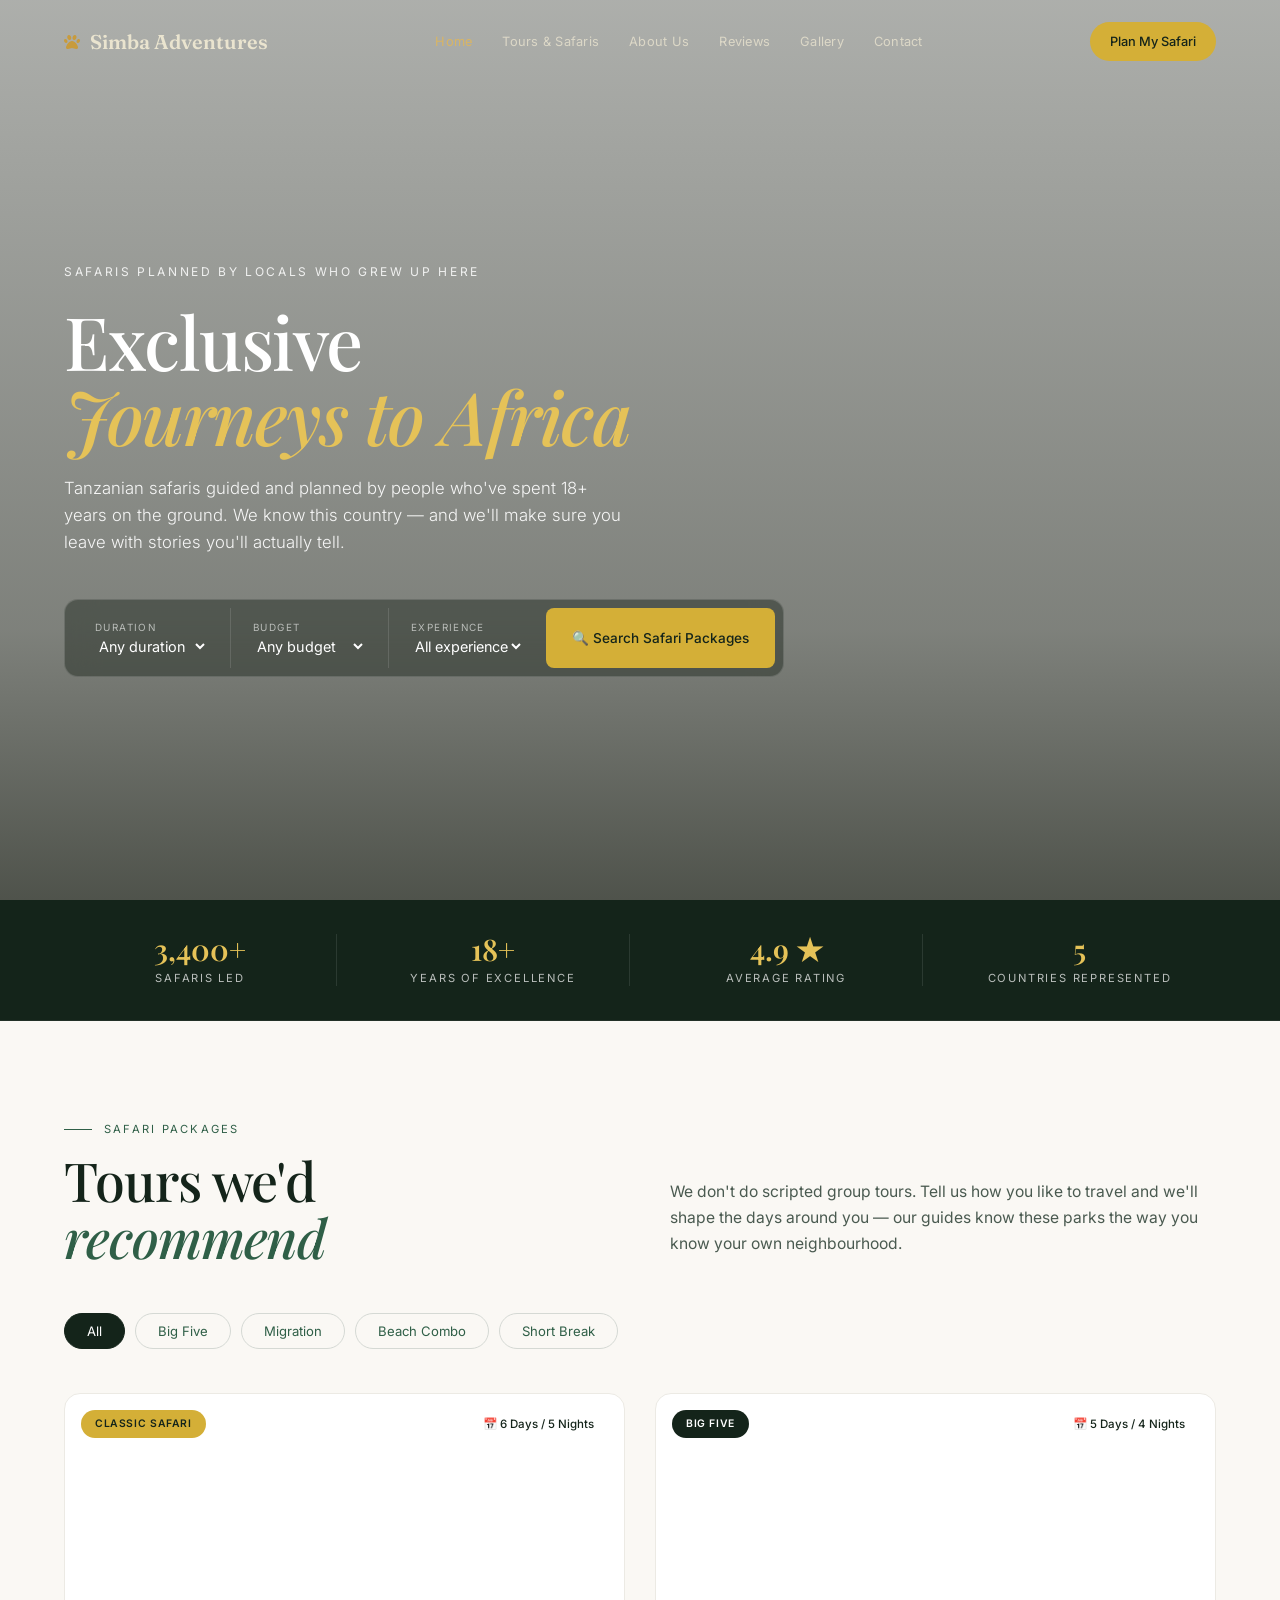
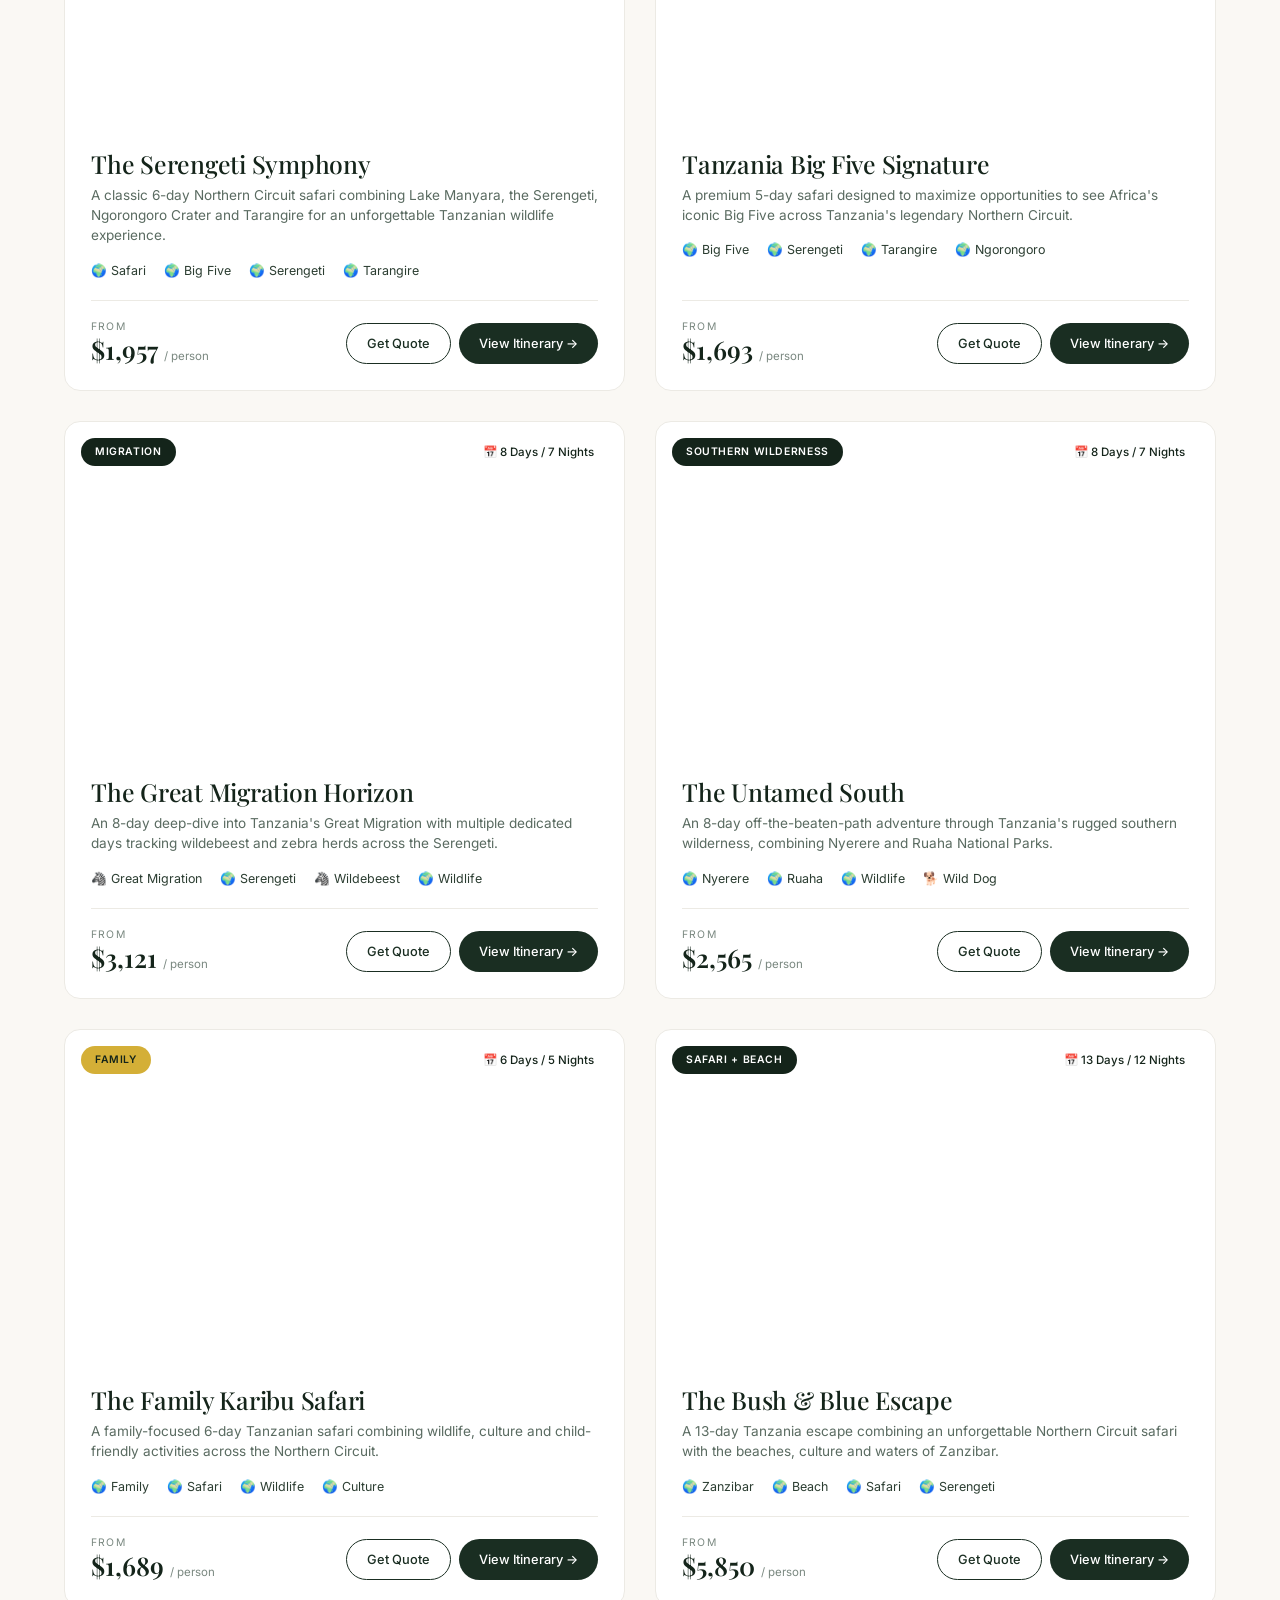
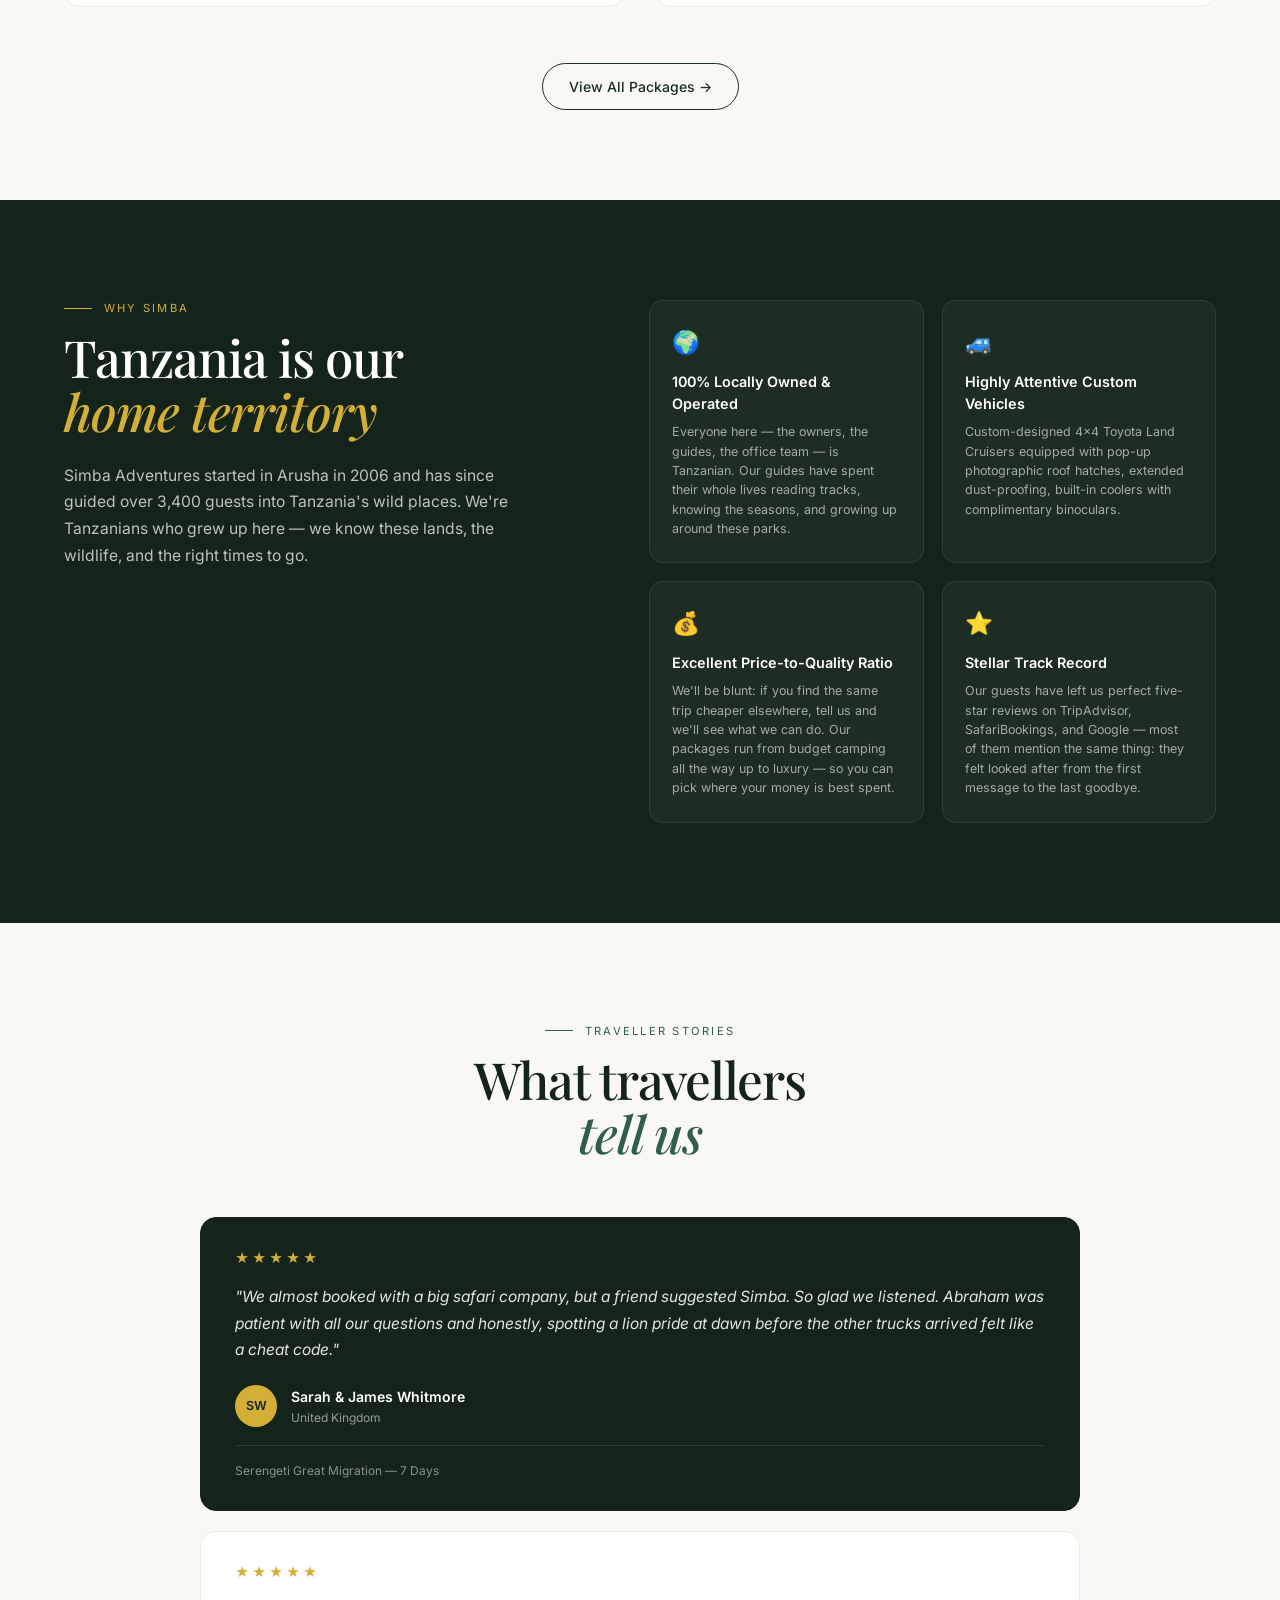
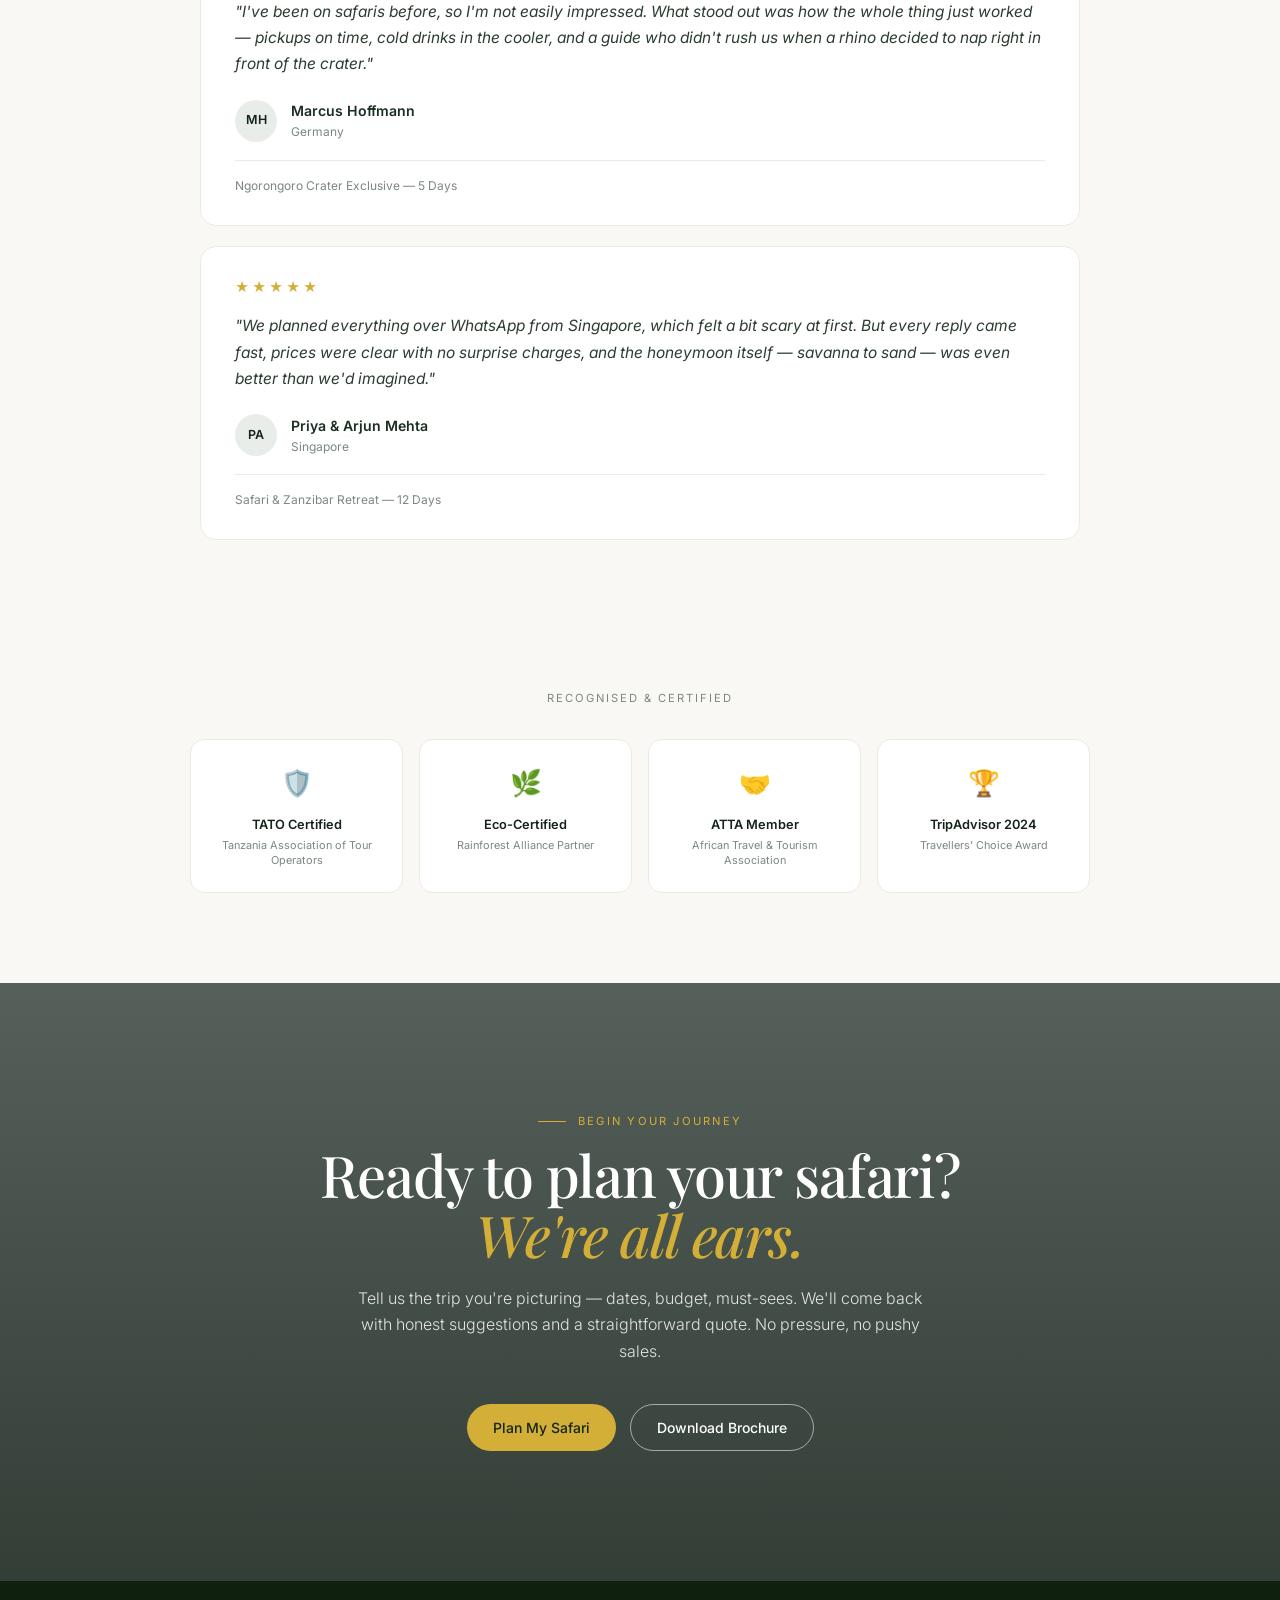
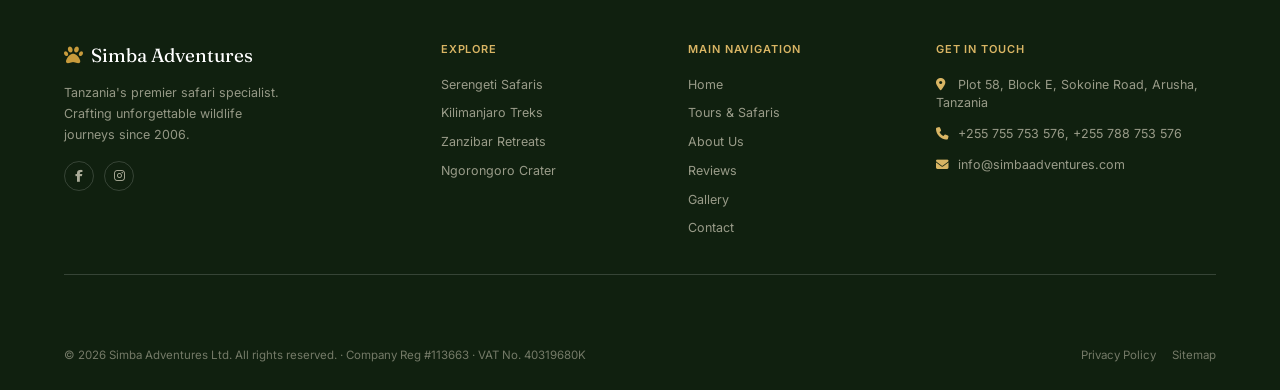
==== commit ee5956fc: "Update index.html" ====
--- a/index.html
+++ b/index.html
@@ -650,152 +650,8 @@
       <button class="filter-tab" data-filter="short-break">Short Break</button>
     </div>
 
-    <div class="cards-grid">
-
-      <article class="card" data-cat="big-five migration">
-        <div class="card-media" style="background-image:url('https://images.unsplash.com/photo-1547970810-dc1eac37d174?q=80&w=1400&auto=format&fit=crop');">
-          <span class="card-badge badge-gold">Most Popular</span>
-          <span class="card-days">📅 7 Days</span>
-        </div>
-        <div class="card-body">
-          <h3>Serengeti Great Migration</h3>
-          <p class="card-desc">Following the wildebeest herds across the plains</p>
-          <div class="card-feats">
-            <span>🦁 Lion</span><span>🐆 Leopard</span><span>🐘 Elephant</span><span>🦓 Zebra</span>
-          </div>
-          <div class="card-foot">
-            <div>
-              <div class="price-label">From</div>
-              <div class="price-val">$2,450 <small>/ person</small></div>
-            </div>
-            <div class="card-btns">
-              <a href="plan-my-safari.html" class="btn btn-outline-dark btn-sm">Get Quote</a>
-              <a href="tour.html" class="btn btn-solid-dark btn-sm">View Itinerary →</a>
-            </div>
-          </div>
-        </div>
-      </article>
-
-      <article class="card" data-cat="big-five migration">
-        <div class="card-media" style="background-image:url('https://images.unsplash.com/photo-1516426122078-c23e76319801?q=80&w=1400&auto=format&fit=crop');">
-          <span class="card-badge badge-dark">Editor's Choice</span>
-          <span class="card-days">📅 10 Days</span>
-        </div>
-        <div class="card-body">
-          <h3>Big Five Safari & Kilimanjaro</h3>
-          <p class="card-desc">Big cats, elephants, and Kilimanjaro views</p>
-          <div class="card-feats">
-            <span>🦁 Lion</span><span>🐆 Leopard</span><span>🐘 Elephant</span><span>🦏 Rhino</span>
-          </div>
-          <div class="card-foot">
-            <div>
-              <div class="price-label">From</div>
-              <div class="price-val">$3,850 <small>/ person</small></div>
-            </div>
-            <div class="card-btns">
-              <a href="plan-my-safari.html" class="btn btn-outline-dark btn-sm">Get Quote</a>
-              <a href="tour.html" class="btn btn-solid-dark btn-sm">View Itinerary →</a>
-            </div>
-          </div>
-        </div>
-      </article>
-
-      <article class="card" data-cat="big-five short-break">
-        <div class="card-media" style="background-image:url('https://images.unsplash.com/photo-1534177616072-ef7dc120449d?q=80&w=1400&auto=format&fit=crop');">
-          <span class="card-badge badge-gold">Short Break</span>
-          <span class="card-days">📅 5 Days</span>
-        </div>
-        <div class="card-body">
-          <h3>Ngorongoro Crater Exclusive</h3>
-          <p class="card-desc">Lots of wildlife crammed into one crater</p>
-          <div class="card-feats">
-            <span>🦏 Black Rhino</span><span>🦛 Hippo</span><span>🦩 Flamingo</span><span>🦁 Lion</span>
-          </div>
-          <div class="card-foot">
-            <div>
-              <div class="price-label">From</div>
-              <div class="price-val">$1,850 <small>/ person</small></div>
-            </div>
-            <div class="card-btns">
-              <a href="plan-my-safari.html" class="btn btn-outline-dark btn-sm">Get Quote</a>
-              <a href="tour.html" class="btn btn-solid-dark btn-sm">View Itinerary →</a>
-            </div>
-          </div>
-        </div>
-      </article>
-
-      <article class="card" data-cat="beach-combo">
-        <div class="card-media" style="background-image:url('https://images.unsplash.com/photo-1590523277543-a94d2e4eb00b?q=80&w=1400&auto=format&fit=crop');">
-          <span class="card-badge badge-dark">Honeymoon</span>
-          <span class="card-days">📅 12 Days</span>
-        </div>
-        <div class="card-body">
-          <h3>Safari & Zanzibar Retreat</h3>
-          <p class="card-desc">Savanna safaris then beach days in Zanzibar</p>
-          <div class="card-feats">
-            <span>🐬 Dolphin</span><span>🐢 Sea Turtle</span><span>🐋 Humpback Whale</span>
-          </div>
-          <div class="card-foot">
-            <div>
-              <div class="price-label">From</div>
-              <div class="price-val">$4,650 <small>/ person</small></div>
-            </div>
-            <div class="card-btns">
-              <a href="plan-my-safari.html" class="btn btn-outline-dark btn-sm">Get Quote</a>
-              <a href="tour.html" class="btn btn-solid-dark btn-sm">View Itinerary →</a>
-            </div>
-          </div>
-        </div>
-      </article>
-
-      <article class="card" data-cat="migration">
-        <div class="card-media" style="background-image:url('https://images.unsplash.com/photo-1505142468610-359e7d316be0?q=80&w=1400&auto=format&fit=crop');">
-          <span class="card-badge badge-gold">Off the Beaten Path</span>
-          <span class="card-days">📅 8 Days</span>
-        </div>
-        <div class="card-body">
-          <h3>Ruaha & Selous Wilderness</h3>
-          <p class="card-desc">Tanzania's quieter southern parks</p>
-          <div class="card-feats">
-            <span>🐕 Wild Dog</span><span>🦛 Hippo</span><span>🐊 Crocodile</span><span>🐘 Elephant</span>
-          </div>
-          <div class="card-foot">
-            <div>
-              <div class="price-label">From</div>
-              <div class="price-val">$3,120 <small>/ person</small></div>
-            </div>
-            <div class="card-btns">
-              <a href="plan-my-safari.html" class="btn btn-outline-dark btn-sm">Get Quote</a>
-              <a href="tour.html" class="btn btn-solid-dark btn-sm">View Itinerary →</a>
-            </div>
-          </div>
-        </div>
-      </article>
-
-      <article class="card" data-cat="big-five">
-        <div class="card-media" style="background-image:url('https://images.unsplash.com/photo-1549366021-9f761d450615?q=80&w=1400&auto=format&fit=crop');">
-          <span class="card-badge badge-gold">Wildlife Safari</span>
-          <span class="card-days">📅 6 Days</span>
-        </div>
-        <div class="card-body">
-          <h3>Tarangire & Lake Natron</h3>
-          <p class="card-desc">Elephants, baobabs and flamingo lakes</p>
-          <div class="card-feats">
-            <span>🦩 Flamingo</span><span>🐘 Elephant</span><span>🦒 Giraffe</span><span>🐆 Cheetah</span>
-          </div>
-          <div class="card-foot">
-            <div>
-              <div class="price-label">From</div>
-              <div class="price-val">$2,100 <small>/ person</small></div>
-            </div>
-            <div class="card-btns">
-              <a href="plan-my-safari.html" class="btn btn-outline-dark btn-sm">Get Quote</a>
-              <a href="tour.html" class="btn btn-solid-dark btn-sm">View Itinerary →</a>
-            </div>
-          </div>
-        </div>
-      </article>
-
+    <div class="cards-grid" id="homeTours">
+      <!-- Tour cards are loaded from tours.json -->
     </div>
 
     <div class="view-all-wrap">
@@ -976,23 +832,155 @@
   </div>
 </footer>
 
+<script src="data-embedded.js"></script>
+
 <script>
-  (function () {
+(function () {
+  var homeTours = document.getElementById('homeTours');
+  if (!homeTours) return;
+
+  function escapeHtml(value) {
+    return String(value == null ? '' : value)
+      .replace(/&/g, '&amp;')
+      .replace(/</g, '&lt;')
+      .replace(/>/g, '&gt;')
+      .replace(/"/g, '&quot;')
+      .replace(/'/g, '&#039;');
+  }
+
+  function normalizeCategories(tour) {
+    var values = [];
+    if (Array.isArray(tour.categories)) values = values.concat(tour.categories);
+    if (Array.isArray(tour.tags)) values = values.concat(tour.tags);
+    var text = values.join(' ').toLowerCase();
+    var cats = [];
+    if (text.indexOf('big five') !== -1 || text.indexOf('big-five') !== -1) cats.push('big-five');
+    if (text.indexOf('migration') !== -1) cats.push('migration');
+    if (text.indexOf('beach') !== -1 || text.indexOf('zanzibar') !== -1 || text.indexOf('beach combo') !== -1) cats.push('beach-combo');
+    if (text.indexOf('short break') !== -1 || text.indexOf('short-break') !== -1) cats.push('short-break');
+    return cats.filter(function (value, index, array) { return array.indexOf(value) === index; });
+  }
+
+  function getFeatureIcon(text) {
+    var value = String(text || '').toLowerCase();
+    if (value.indexOf('lion') !== -1) return '🦁';
+    if (value.indexOf('leopard') !== -1 || value.indexOf('cheetah') !== -1) return '🐆';
+    if (value.indexOf('elephant') !== -1) return '🐘';
+    if (value.indexOf('rhino') !== -1) return '🦏';
+    if (value.indexOf('zebra') !== -1 || value.indexOf('wildebeest') !== -1 || value.indexOf('migration') !== -1) return '🦓';
+    if (value.indexOf('flamingo') !== -1) return '🦩';
+    if (value.indexOf('giraffe') !== -1) return '🦒';
+    if (value.indexOf('hippo') !== -1) return '🦛';
+    if (value.indexOf('crocodile') !== -1) return '🐊';
+    if (value.indexOf('wild dog') !== -1) return '🐕';
+    if (value.indexOf('dolphin') !== -1) return '🐬';
+    if (value.indexOf('turtle') !== -1) return '🐢';
+    if (value.indexOf('whale') !== -1) return '🐋';
+    if (value.indexOf('kilimanjaro') !== -1 || value.indexOf('mountain') !== -1) return '⛰️';
+    return '🌍';
+  }
+
+  function getFeatures(tour) {
+    var source = [];
+    if (Array.isArray(tour.tags)) source = source.concat(tour.tags);
+    if (!source.length && Array.isArray(tour.categories)) source = source.concat(tour.categories);
+    var unique = [];
+    source.forEach(function (item) {
+      var clean = String(item || '').trim();
+      if (!clean) return;
+      if (!unique.some(function (existing) { return existing.toLowerCase() === clean.toLowerCase(); })) unique.push(clean);
+    });
+    return unique.slice(0, 4);
+  }
+
+  function createCard(tour) {
+    var title = tour.title || 'Safari Experience';
+    var image = tour.image || '';
+    var duration = tour.duration || '';
+    var price = tour.price || '';
+    var description = tour.description || '';
+    var badge = tour.badge || '';
+    var categories = normalizeCategories(tour);
+    var features = getFeatures(tour);
+    var featureHtml = features.map(function (feature) {
+      return '<span>' + getFeatureIcon(feature) + ' ' + escapeHtml(feature) + '</span>';
+    }).join('');
+    var badgeHtml = badge ? '<span class="card-badge ' + ((String(badge).toLowerCase().indexOf('popular') !== -1 || String(badge).toLowerCase().indexOf('classic') !== -1 || String(badge).toLowerCase().indexOf('family') !== -1) ? 'badge-gold' : 'badge-dark') + '">' + escapeHtml(badge) + '</span>' : '';
+
+    var card = document.createElement('article');
+    card.className = 'card';
+    card.setAttribute('data-cat', categories.join(' '));
+    card.innerHTML =
+      '<div class="card-media" style="background-image:url(\'' + escapeHtml(image) + '\');">' +
+        badgeHtml +
+        '<span class="card-days">📅 ' + escapeHtml(duration) + '</span>' +
+      '</div>' +
+      '<div class="card-body">' +
+        '<h3>' + escapeHtml(title) + '</h3>' +
+        '<p class="card-desc">' + escapeHtml(description) + '</p>' +
+        '<div class="card-feats">' + featureHtml + '</div>' +
+        '<div class="card-foot">' +
+          '<div><div class="price-label">From</div><div class="price-val">$' + escapeHtml(price) + ' <small>/ person</small></div></div>' +
+          '<div class="card-btns">' +
+            '<a href="plan-my-safari.html" class="btn btn-outline-dark btn-sm">Get Quote</a>' +
+            '<a href="tour-details.html?tour=' + encodeURIComponent(title) + '" class="btn btn-solid-dark btn-sm">View Itinerary →</a>' +
+          '</div>' +
+        '</div>' +
+      '</div>';
+    return card;
+  }
+
+  function setupFilters() {
     var tabs = document.querySelectorAll('.filter-tab');
-    var cards = document.querySelectorAll('.card');
+    var cards = document.querySelectorAll('#homeTours .card');
     tabs.forEach(function (tab) {
-      tab.addEventListener('click', function () {
+      tab.onclick = function () {
         tabs.forEach(function (t) { t.classList.remove('active'); });
         this.classList.add('active');
         var filter = this.getAttribute('data-filter') || 'all';
         cards.forEach(function (card) {
           var cats = (card.getAttribute('data-cat') || '').split(' ');
-          card.style.display =
-            (filter === 'all' || cats.indexOf(filter) !== -1) ? '' : 'none';
+          card.style.display = (filter === 'all' || cats.indexOf(filter) !== -1) ? '' : 'none';
         });
-      });
+      };
     });
-  })();
+  }
+
+  function getEmbeddedTours() {
+    return Array.isArray(window.SIMBA_TOURS) ? window.SIMBA_TOURS : [];
+  }
+
+  function renderTours(tours) {
+    if (!Array.isArray(tours) || !tours.length) return false;
+    homeTours.innerHTML = '';
+    tours.slice(0, 6).forEach(function (tour) {
+      homeTours.appendChild(createCard(tour));
+    });
+    setupFilters();
+    return true;
+  }
+
+  // Render the embedded dataset immediately. This also works when the page is
+  // opened directly as a local file, where fetch('tours.json') can be blocked.
+  var embeddedTours = getEmbeddedTours();
+  renderTours(embeddedTours);
+
+  // If tours.json is available (for example on GitHub/GoDaddy), use it as the
+  // live source and refresh the cards with the latest CMS data.
+  fetch('tours.json?v=' + Date.now(), { cache: 'no-store' })
+    .then(function (response) {
+      if (!response.ok) throw new Error('Unable to load tours.json');
+      return response.json();
+    })
+    .then(function (data) {
+      var tours = Array.isArray(data) ? data : data.tours;
+      if (Array.isArray(tours) && tours.length) renderTours(tours);
+    })
+    .catch(function (error) {
+      console.warn('Using embedded Simba Adventures tour data:', error);
+      // Embedded tours are already rendered, so nothing else is required.
+    });
+})();
 </script>
 
 </body>
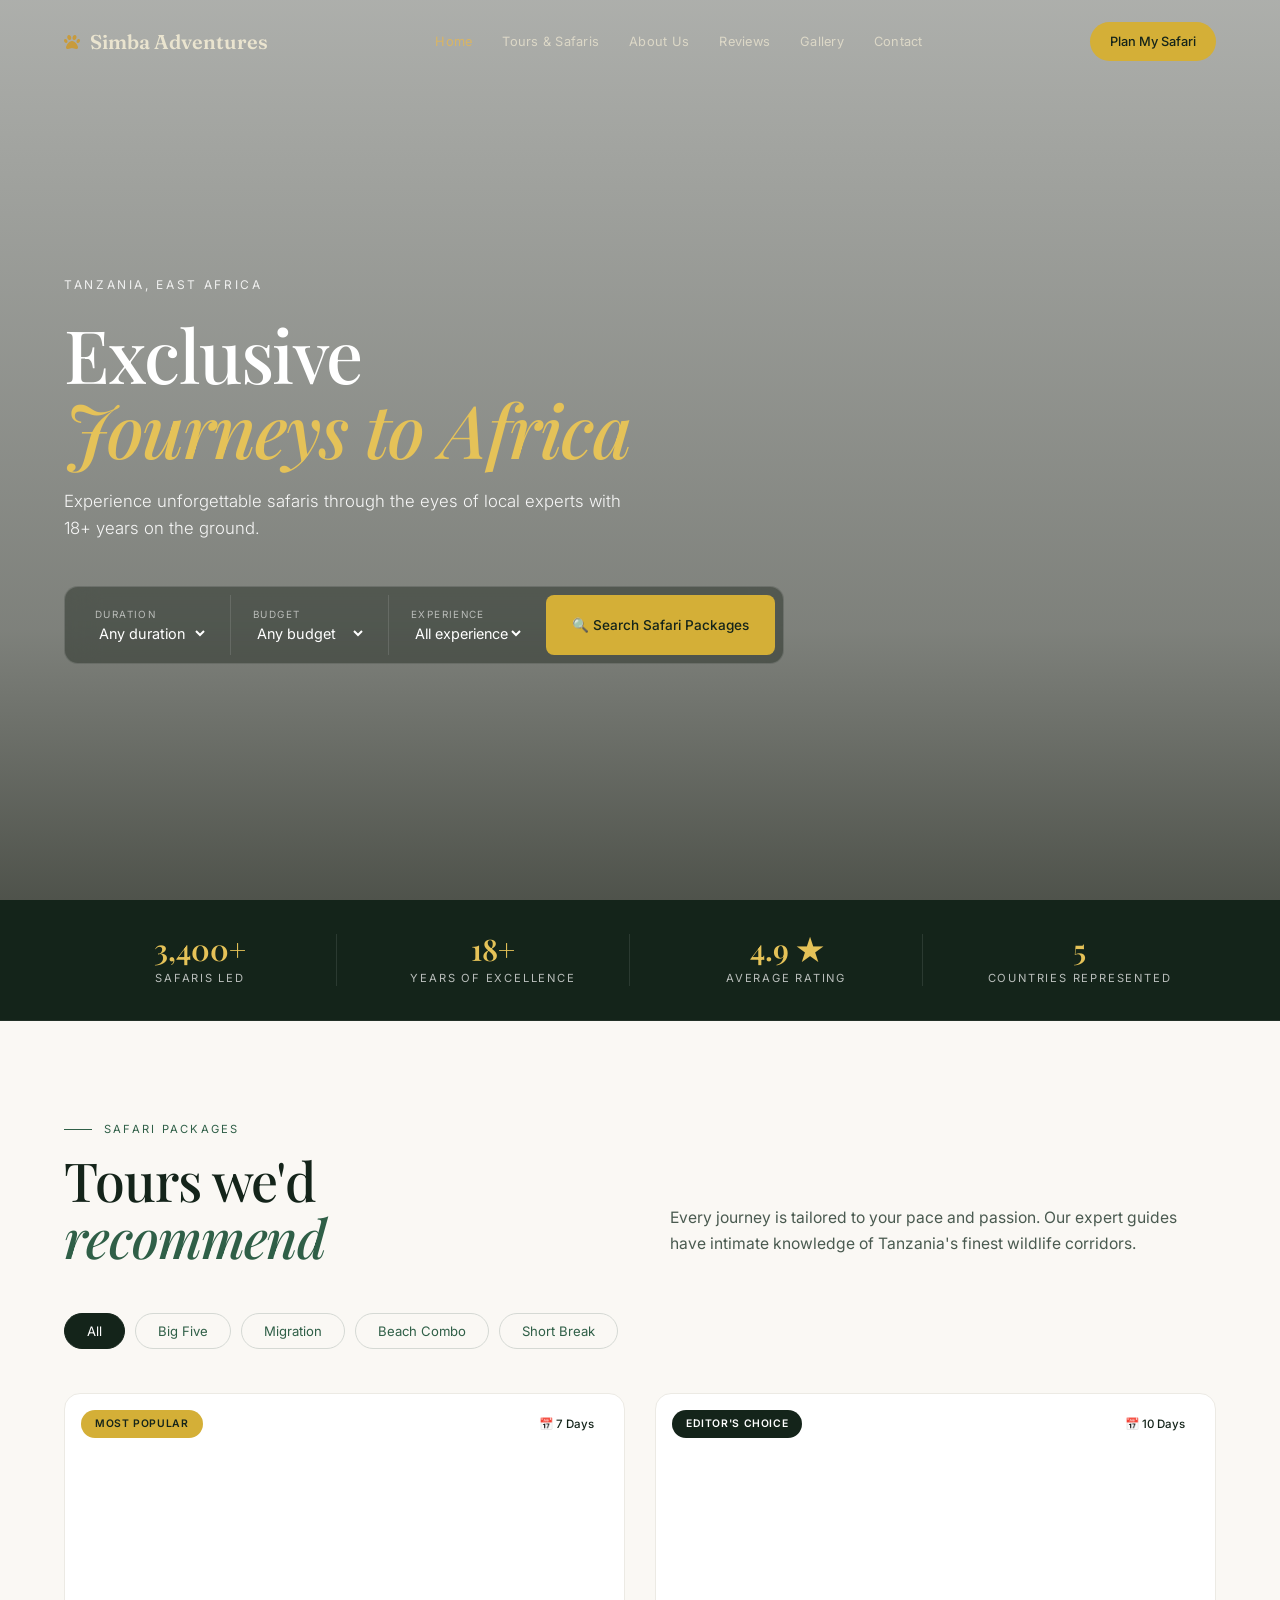
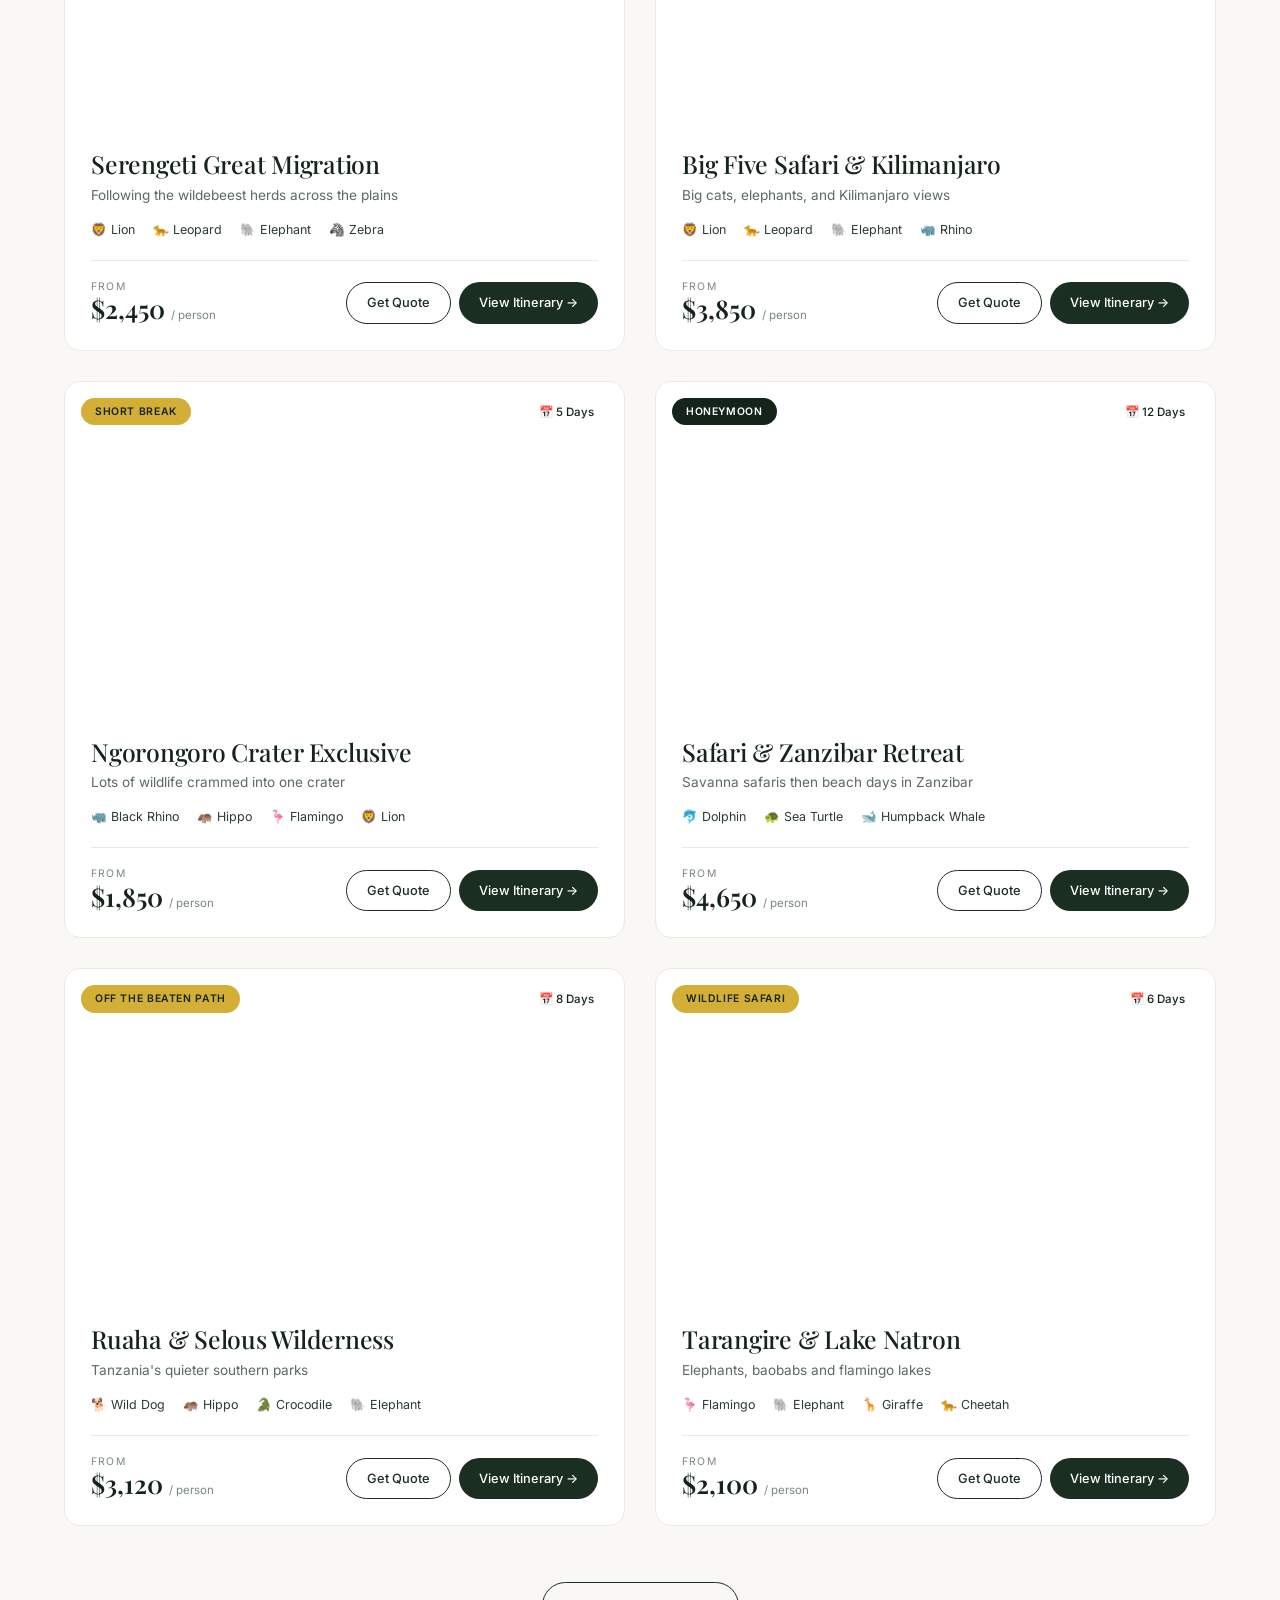
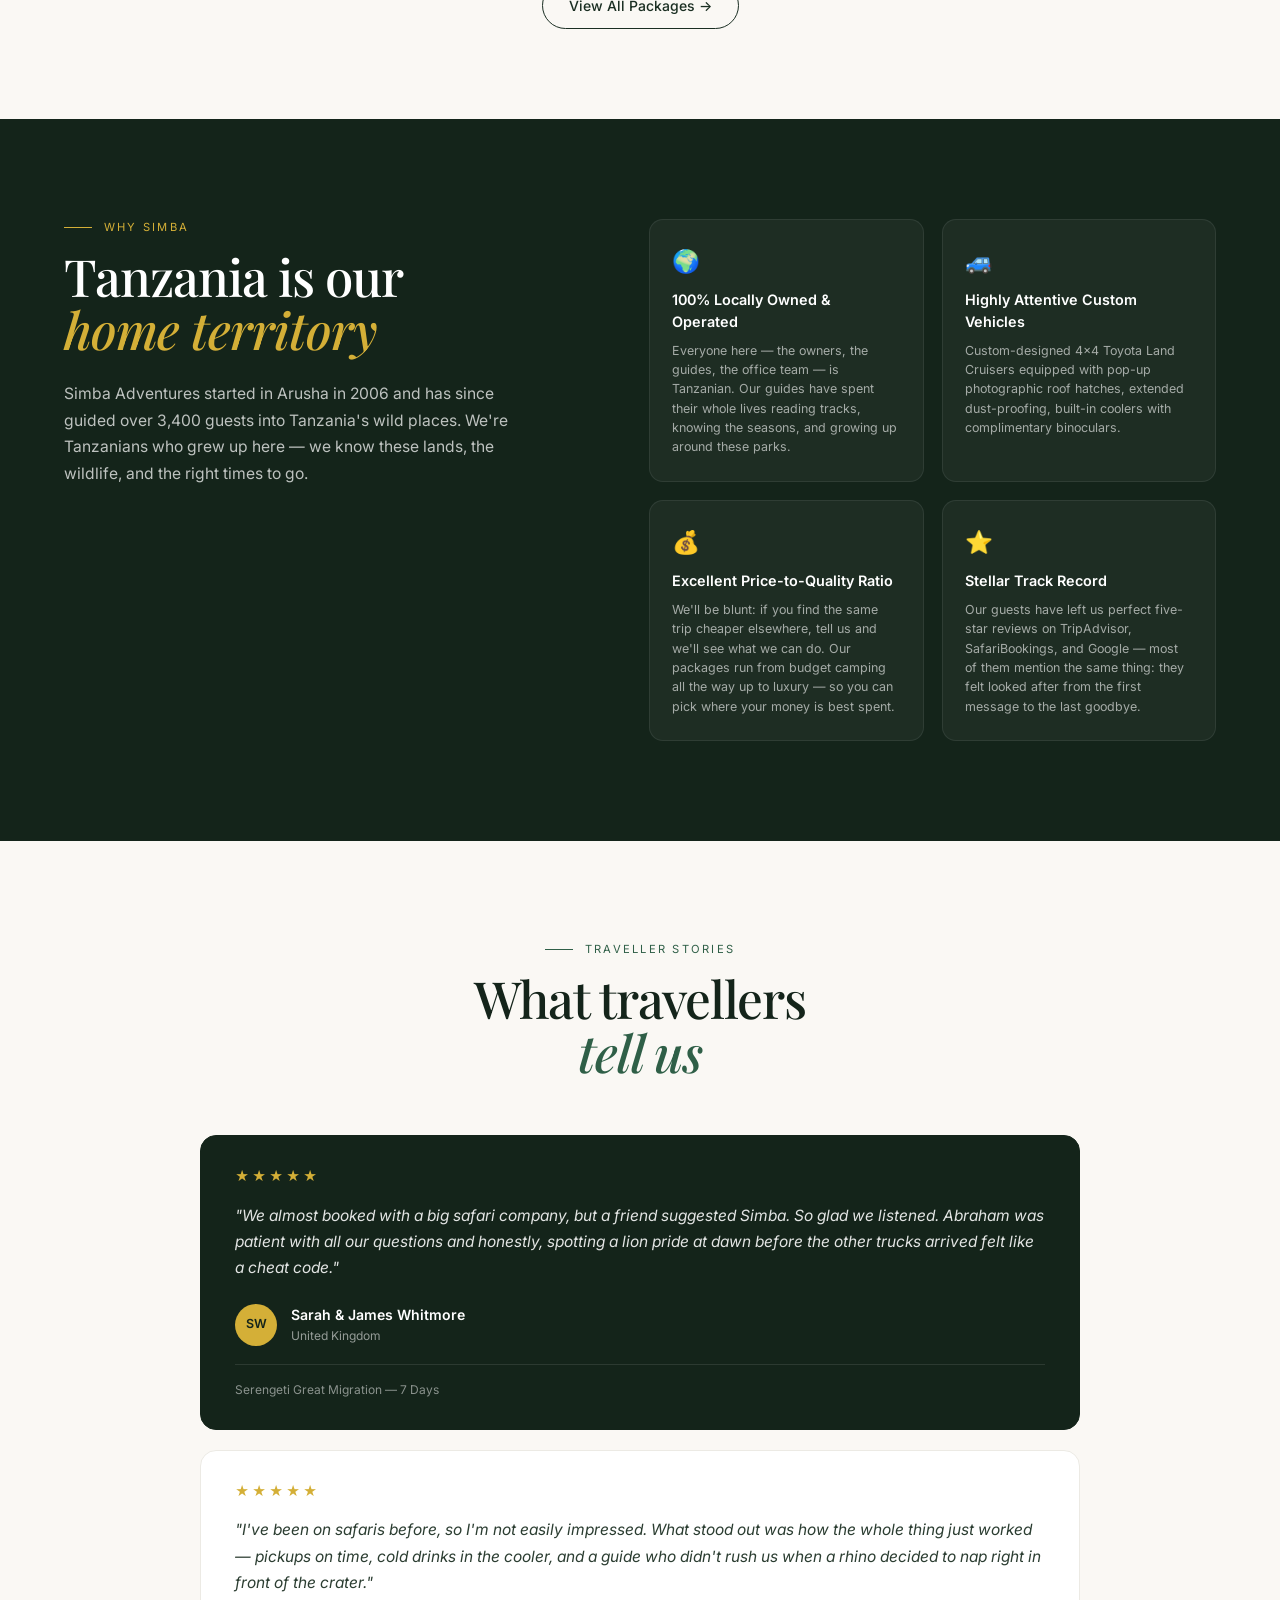
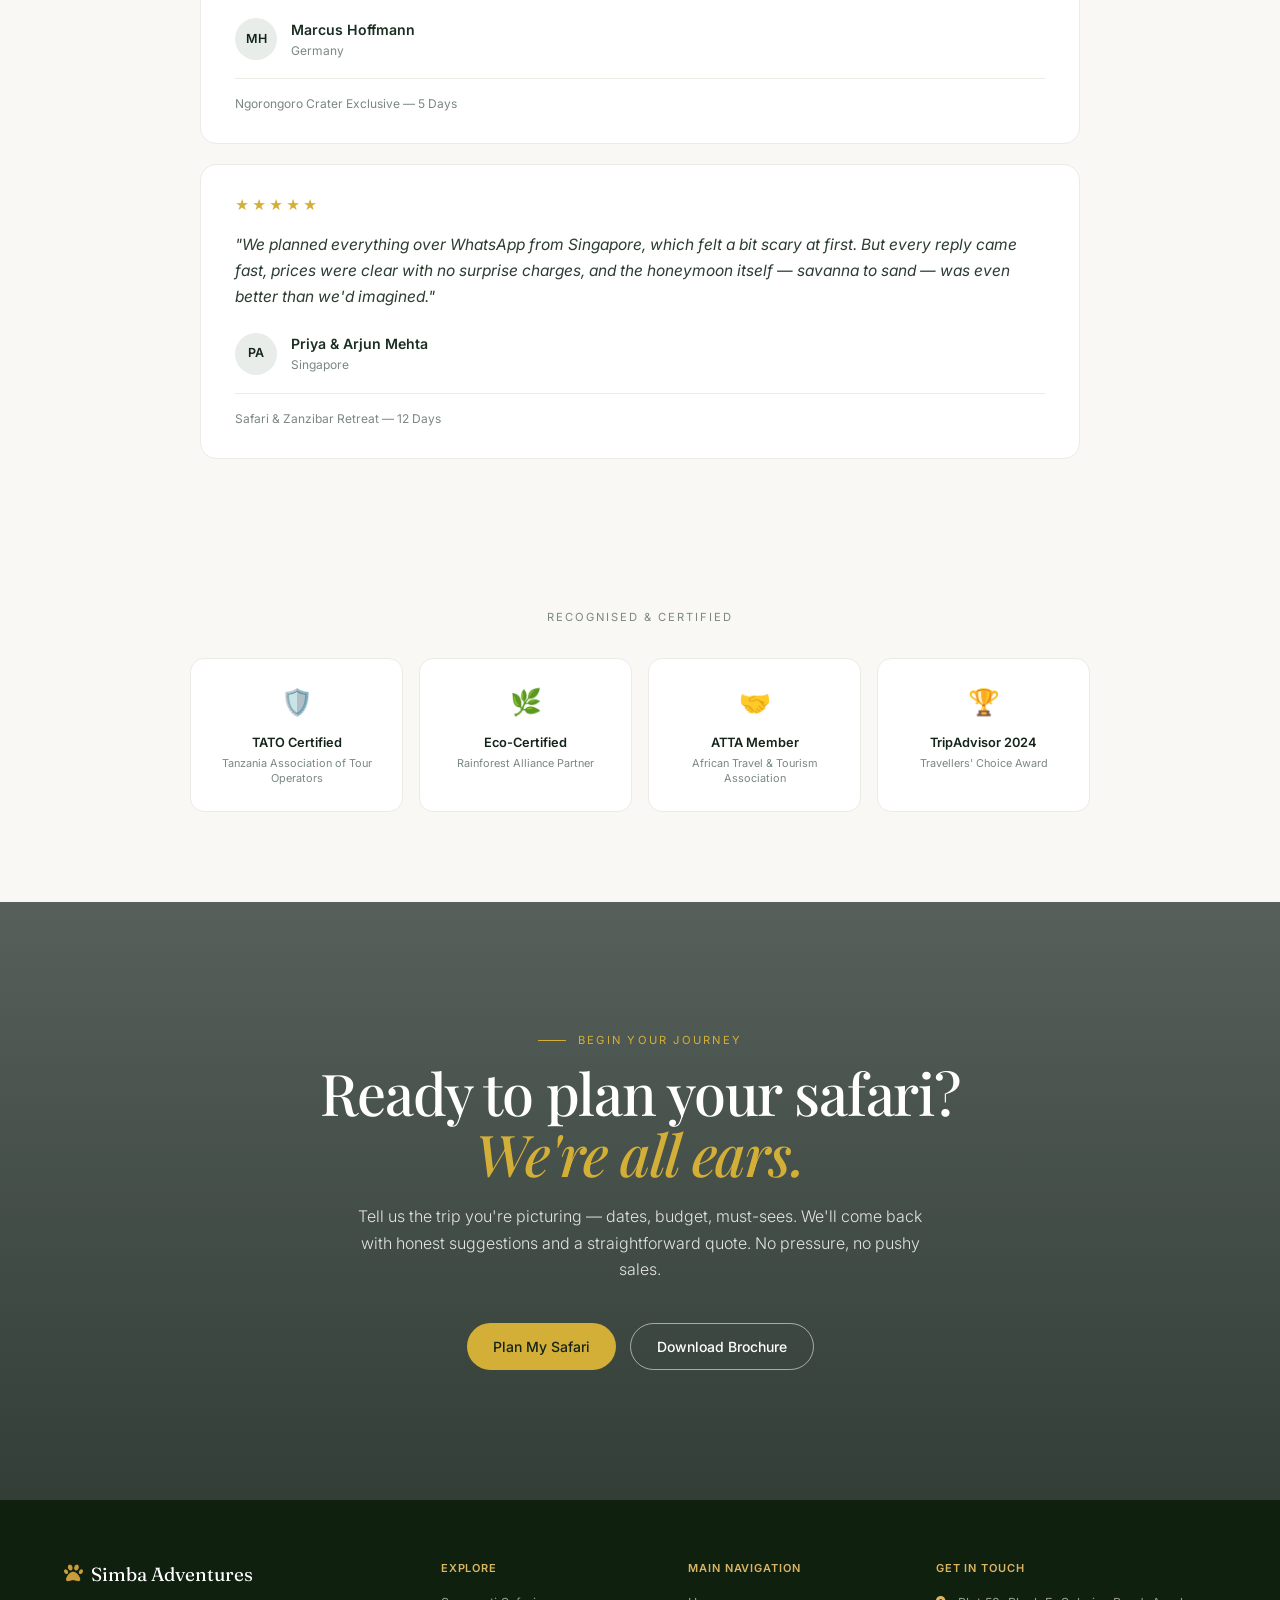
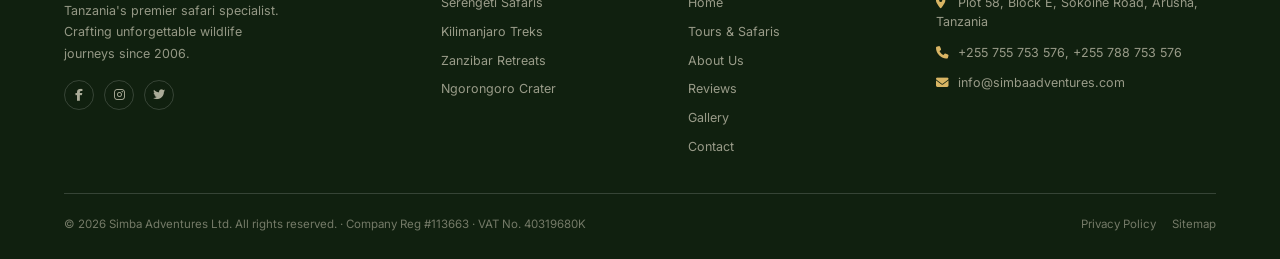
==== commit 49a792dc: "Update index.html" ====
--- a/index.html
+++ b/index.html
@@ -398,50 +398,6 @@
     color: rgba(255,255,255,0.85);
   }
   .cta-btns { display: flex; gap: 14px; justify-content: center; flex-wrap: wrap; }
-
-  .footer { background: #14241a; color: #fff; padding: 64px 0 28px; }
-  .footer-grid {
-    display: grid; grid-template-columns: 1.7fr 1fr 1fr;
-    gap: 60px; margin-bottom: 50px;
-  }
-  .footer-logo {
-    display: flex; align-items: center; gap: 10px;
-    font-size: 1.1rem; font-weight: 500; margin-bottom: 18px;
-  }
-  .footer-logo span { font-size: 1.3rem; }
-  .footer p {
-    font-size: 0.83rem; line-height: 1.7;
-    color: rgba(255,255,255,0.55); max-width: 340px;
-    margin-bottom: 16px;
-  }
-  .footer h5 {
-    font-family: 'Inter', sans-serif;
-    font-size: 0.72rem; letter-spacing: 0.14em;
-    text-transform: uppercase; color: rgba(255,255,255,0.45);
-    margin-bottom: 20px; font-weight: 500;
-  }
-  .footer-links { display: flex; flex-direction: column; gap: 12px; }
-  .footer-links a {
-    font-size: 0.85rem; color: rgba(255,255,255,0.72);
-    transition: color 0.2s;
-  }
-  .footer-links a:hover { color: #fff; }
-  .footer-social { display: flex; gap: 12px; }
-  .footer-social a {
-    width: 32px; height: 32px; border-radius: 50%;
-    border: 1px solid rgba(255,255,255,0.18);
-    display: flex; align-items: center; justify-content: center;
-    font-size: 0.85rem; color: rgba(255,255,255,0.72);
-    transition: color 0.2s, border-color 0.2s;
-  }
-  .footer-social a:hover { color: #fff; border-color: #fff; }
-  .footer-bottom {
-    border-top: 1px solid rgba(255,255,255,0.08);
-    padding-top: 24px;
-    display: flex; justify-content: space-between; align-items: center;
-    font-size: 0.75rem; color: rgba(255,255,255,0.45);
-    flex-wrap: wrap; gap: 12px;
-  }
 
   .site-footer { background: #10200F; padding: 60px 0 26px; }
   .site-footer .footer-grid {
@@ -569,9 +525,9 @@
 <section class="hero">
   <div class="container">
     <div class="hero-inner">
-      <div class="hero-eyebrow">Safaris planned by locals who grew up here</div>
+      <div class="hero-eyebrow">Tanzania, East Africa</div>
       <h1>Exclusive<br><em>Journeys to Africa</em></h1>
-      <p class="hero-sub">Tanzanian safaris guided and planned by people who've spent 18+ years on the ground. We know this country — and we'll make sure you leave with stories you'll actually tell.</p>
+      <p class="hero-sub">Experience unforgettable safaris through the eyes of local experts with 18+ years on the ground.</p>
 
       <div class="search-bar">
         <div class="search-field">
@@ -639,7 +595,7 @@
         <div class="eyebrow">Safari Packages</div>
         <h2>Tours we'd<br><em>recommend</em></h2>
       </div>
-      <p>We don't do scripted group tours. Tell us how you like to travel and we'll shape the days around you — our guides know these parks the way you know your own neighbourhood.</p>
+      <p>Every journey is tailored to your pace and passion. Our expert guides have intimate knowledge of Tanzania's finest wildlife corridors.</p>
     </div>
 
     <div class="filter-tabs">
@@ -650,8 +606,152 @@
       <button class="filter-tab" data-filter="short-break">Short Break</button>
     </div>
 
-    <div class="cards-grid" id="homeTours">
-      <!-- Tour cards are loaded from tours.json -->
+    <div class="cards-grid">
+
+      <article class="card" data-cat="big-five migration">
+        <div class="card-media" style="background-image:url('https://images.unsplash.com/photo-1547970810-dc1eac37d174?q=80&w=1400&auto=format&fit=crop');">
+          <span class="card-badge badge-gold">Most Popular</span>
+          <span class="card-days">📅 7 Days</span>
+        </div>
+        <div class="card-body">
+          <h3>Serengeti Great Migration</h3>
+          <p class="card-desc">Following the wildebeest herds across the plains</p>
+          <div class="card-feats">
+            <span>🦁 Lion</span><span>🐆 Leopard</span><span>🐘 Elephant</span><span>🦓 Zebra</span>
+          </div>
+          <div class="card-foot">
+            <div>
+              <div class="price-label">From</div>
+              <div class="price-val">$2,450 <small>/ person</small></div>
+            </div>
+            <div class="card-btns">
+              <a href="plan-my-safari.html" class="btn btn-outline-dark btn-sm">Get Quote</a>
+              <a href="tour.html" class="btn btn-solid-dark btn-sm">View Itinerary →</a>
+            </div>
+          </div>
+        </div>
+      </article>
+
+      <article class="card" data-cat="big-five migration">
+        <div class="card-media" style="background-image:url('https://images.unsplash.com/photo-1516426122078-c23e76319801?q=80&w=1400&auto=format&fit=crop');">
+          <span class="card-badge badge-dark">Editor's Choice</span>
+          <span class="card-days">📅 10 Days</span>
+        </div>
+        <div class="card-body">
+          <h3>Big Five Safari & Kilimanjaro</h3>
+          <p class="card-desc">Big cats, elephants, and Kilimanjaro views</p>
+          <div class="card-feats">
+            <span>🦁 Lion</span><span>🐆 Leopard</span><span>🐘 Elephant</span><span>🦏 Rhino</span>
+          </div>
+          <div class="card-foot">
+            <div>
+              <div class="price-label">From</div>
+              <div class="price-val">$3,850 <small>/ person</small></div>
+            </div>
+            <div class="card-btns">
+              <a href="plan-my-safari.html" class="btn btn-outline-dark btn-sm">Get Quote</a>
+              <a href="tour.html" class="btn btn-solid-dark btn-sm">View Itinerary →</a>
+            </div>
+          </div>
+        </div>
+      </article>
+
+      <article class="card" data-cat="big-five short-break">
+        <div class="card-media" style="background-image:url('https://images.unsplash.com/photo-1534177616072-ef7dc120449d?q=80&w=1400&auto=format&fit=crop');">
+          <span class="card-badge badge-gold">Short Break</span>
+          <span class="card-days">📅 5 Days</span>
+        </div>
+        <div class="card-body">
+          <h3>Ngorongoro Crater Exclusive</h3>
+          <p class="card-desc">Lots of wildlife crammed into one crater</p>
+          <div class="card-feats">
+            <span>🦏 Black Rhino</span><span>🦛 Hippo</span><span>🦩 Flamingo</span><span>🦁 Lion</span>
+          </div>
+          <div class="card-foot">
+            <div>
+              <div class="price-label">From</div>
+              <div class="price-val">$1,850 <small>/ person</small></div>
+            </div>
+            <div class="card-btns">
+              <a href="plan-my-safari.html" class="btn btn-outline-dark btn-sm">Get Quote</a>
+              <a href="tour.html" class="btn btn-solid-dark btn-sm">View Itinerary →</a>
+            </div>
+          </div>
+        </div>
+      </article>
+
+      <article class="card" data-cat="beach-combo">
+        <div class="card-media" style="background-image:url('https://images.unsplash.com/photo-1590523277543-a94d2e4eb00b?q=80&w=1400&auto=format&fit=crop');">
+          <span class="card-badge badge-dark">Honeymoon</span>
+          <span class="card-days">📅 12 Days</span>
+        </div>
+        <div class="card-body">
+          <h3>Safari & Zanzibar Retreat</h3>
+          <p class="card-desc">Savanna safaris then beach days in Zanzibar</p>
+          <div class="card-feats">
+            <span>🐬 Dolphin</span><span>🐢 Sea Turtle</span><span>🐋 Humpback Whale</span>
+          </div>
+          <div class="card-foot">
+            <div>
+              <div class="price-label">From</div>
+              <div class="price-val">$4,650 <small>/ person</small></div>
+            </div>
+            <div class="card-btns">
+              <a href="plan-my-safari.html" class="btn btn-outline-dark btn-sm">Get Quote</a>
+              <a href="tour.html" class="btn btn-solid-dark btn-sm">View Itinerary →</a>
+            </div>
+          </div>
+        </div>
+      </article>
+
+      <article class="card" data-cat="migration">
+        <div class="card-media" style="background-image:url('https://images.unsplash.com/photo-1505142468610-359e7d316be0?q=80&w=1400&auto=format&fit=crop');">
+          <span class="card-badge badge-gold">Off the Beaten Path</span>
+          <span class="card-days">📅 8 Days</span>
+        </div>
+        <div class="card-body">
+          <h3>Ruaha & Selous Wilderness</h3>
+          <p class="card-desc">Tanzania's quieter southern parks</p>
+          <div class="card-feats">
+            <span>🐕 Wild Dog</span><span>🦛 Hippo</span><span>🐊 Crocodile</span><span>🐘 Elephant</span>
+          </div>
+          <div class="card-foot">
+            <div>
+              <div class="price-label">From</div>
+              <div class="price-val">$3,120 <small>/ person</small></div>
+            </div>
+            <div class="card-btns">
+              <a href="plan-my-safari.html" class="btn btn-outline-dark btn-sm">Get Quote</a>
+              <a href="tour.html" class="btn btn-solid-dark btn-sm">View Itinerary →</a>
+            </div>
+          </div>
+        </div>
+      </article>
+
+      <article class="card" data-cat="big-five">
+        <div class="card-media" style="background-image:url('https://images.unsplash.com/photo-1549366021-9f761d450615?q=80&w=1400&auto=format&fit=crop');">
+          <span class="card-badge badge-gold">Wildlife Safari</span>
+          <span class="card-days">📅 6 Days</span>
+        </div>
+        <div class="card-body">
+          <h3>Tarangire & Lake Natron</h3>
+          <p class="card-desc">Elephants, baobabs and flamingo lakes</p>
+          <div class="card-feats">
+            <span>🦩 Flamingo</span><span>🐘 Elephant</span><span>🦒 Giraffe</span><span>🐆 Cheetah</span>
+          </div>
+          <div class="card-foot">
+            <div>
+              <div class="price-label">From</div>
+              <div class="price-val">$2,100 <small>/ person</small></div>
+            </div>
+            <div class="card-btns">
+              <a href="plan-my-safari.html" class="btn btn-outline-dark btn-sm">Get Quote</a>
+              <a href="tour.html" class="btn btn-solid-dark btn-sm">View Itinerary →</a>
+            </div>
+          </div>
+        </div>
+      </article>
+
     </div>
 
     <div class="view-all-wrap">
@@ -794,6 +894,7 @@
         <div class="footer-social">
           <a href="https://www.facebook.com/simbaadventures" target="_blank" aria-label="Facebook"><i class="fa-brands fa-facebook-f"></i></a>
           <a href="https://www.instagram.com/simbaadventuresafaris/?hl=en" target="_blank" aria-label="Instagram"><i class="fa-brands fa-instagram"></i></a>
+          <a href="https://twitter.com/safaritanzania2?lang=en" target="_blank" aria-label="Twitter"><i class="fa-brands fa-twitter"></i></a>
         </div>
       </div>
       <div>
@@ -832,155 +933,23 @@
   </div>
 </footer>
 
-<script src="data-embedded.js"></script>
-
 <script>
-(function () {
-  var homeTours = document.getElementById('homeTours');
-  if (!homeTours) return;
-
-  function escapeHtml(value) {
-    return String(value == null ? '' : value)
-      .replace(/&/g, '&amp;')
-      .replace(/</g, '&lt;')
-      .replace(/>/g, '&gt;')
-      .replace(/"/g, '&quot;')
-      .replace(/'/g, '&#039;');
-  }
-
-  function normalizeCategories(tour) {
-    var values = [];
-    if (Array.isArray(tour.categories)) values = values.concat(tour.categories);
-    if (Array.isArray(tour.tags)) values = values.concat(tour.tags);
-    var text = values.join(' ').toLowerCase();
-    var cats = [];
-    if (text.indexOf('big five') !== -1 || text.indexOf('big-five') !== -1) cats.push('big-five');
-    if (text.indexOf('migration') !== -1) cats.push('migration');
-    if (text.indexOf('beach') !== -1 || text.indexOf('zanzibar') !== -1 || text.indexOf('beach combo') !== -1) cats.push('beach-combo');
-    if (text.indexOf('short break') !== -1 || text.indexOf('short-break') !== -1) cats.push('short-break');
-    return cats.filter(function (value, index, array) { return array.indexOf(value) === index; });
-  }
-
-  function getFeatureIcon(text) {
-    var value = String(text || '').toLowerCase();
-    if (value.indexOf('lion') !== -1) return '🦁';
-    if (value.indexOf('leopard') !== -1 || value.indexOf('cheetah') !== -1) return '🐆';
-    if (value.indexOf('elephant') !== -1) return '🐘';
-    if (value.indexOf('rhino') !== -1) return '🦏';
-    if (value.indexOf('zebra') !== -1 || value.indexOf('wildebeest') !== -1 || value.indexOf('migration') !== -1) return '🦓';
-    if (value.indexOf('flamingo') !== -1) return '🦩';
-    if (value.indexOf('giraffe') !== -1) return '🦒';
-    if (value.indexOf('hippo') !== -1) return '🦛';
-    if (value.indexOf('crocodile') !== -1) return '🐊';
-    if (value.indexOf('wild dog') !== -1) return '🐕';
-    if (value.indexOf('dolphin') !== -1) return '🐬';
-    if (value.indexOf('turtle') !== -1) return '🐢';
-    if (value.indexOf('whale') !== -1) return '🐋';
-    if (value.indexOf('kilimanjaro') !== -1 || value.indexOf('mountain') !== -1) return '⛰️';
-    return '🌍';
-  }
-
-  function getFeatures(tour) {
-    var source = [];
-    if (Array.isArray(tour.tags)) source = source.concat(tour.tags);
-    if (!source.length && Array.isArray(tour.categories)) source = source.concat(tour.categories);
-    var unique = [];
-    source.forEach(function (item) {
-      var clean = String(item || '').trim();
-      if (!clean) return;
-      if (!unique.some(function (existing) { return existing.toLowerCase() === clean.toLowerCase(); })) unique.push(clean);
-    });
-    return unique.slice(0, 4);
-  }
-
-  function createCard(tour) {
-    var title = tour.title || 'Safari Experience';
-    var image = tour.image || '';
-    var duration = tour.duration || '';
-    var price = tour.price || '';
-    var description = tour.description || '';
-    var badge = tour.badge || '';
-    var categories = normalizeCategories(tour);
-    var features = getFeatures(tour);
-    var featureHtml = features.map(function (feature) {
-      return '<span>' + getFeatureIcon(feature) + ' ' + escapeHtml(feature) + '</span>';
-    }).join('');
-    var badgeHtml = badge ? '<span class="card-badge ' + ((String(badge).toLowerCase().indexOf('popular') !== -1 || String(badge).toLowerCase().indexOf('classic') !== -1 || String(badge).toLowerCase().indexOf('family') !== -1) ? 'badge-gold' : 'badge-dark') + '">' + escapeHtml(badge) + '</span>' : '';
-
-    var card = document.createElement('article');
-    card.className = 'card';
-    card.setAttribute('data-cat', categories.join(' '));
-    card.innerHTML =
-      '<div class="card-media" style="background-image:url(\'' + escapeHtml(image) + '\');">' +
-        badgeHtml +
-        '<span class="card-days">📅 ' + escapeHtml(duration) + '</span>' +
-      '</div>' +
-      '<div class="card-body">' +
-        '<h3>' + escapeHtml(title) + '</h3>' +
-        '<p class="card-desc">' + escapeHtml(description) + '</p>' +
-        '<div class="card-feats">' + featureHtml + '</div>' +
-        '<div class="card-foot">' +
-          '<div><div class="price-label">From</div><div class="price-val">$' + escapeHtml(price) + ' <small>/ person</small></div></div>' +
-          '<div class="card-btns">' +
-            '<a href="plan-my-safari.html" class="btn btn-outline-dark btn-sm">Get Quote</a>' +
-            '<a href="tour-details.html?tour=' + encodeURIComponent(title) + '" class="btn btn-solid-dark btn-sm">View Itinerary →</a>' +
-          '</div>' +
-        '</div>' +
-      '</div>';
-    return card;
-  }
-
-  function setupFilters() {
+  (function () {
     var tabs = document.querySelectorAll('.filter-tab');
-    var cards = document.querySelectorAll('#homeTours .card');
+    var cards = document.querySelectorAll('.card');
     tabs.forEach(function (tab) {
-      tab.onclick = function () {
+      tab.addEventListener('click', function () {
         tabs.forEach(function (t) { t.classList.remove('active'); });
         this.classList.add('active');
         var filter = this.getAttribute('data-filter') || 'all';
         cards.forEach(function (card) {
           var cats = (card.getAttribute('data-cat') || '').split(' ');
-          card.style.display = (filter === 'all' || cats.indexOf(filter) !== -1) ? '' : 'none';
+          card.style.display =
+            (filter === 'all' || cats.indexOf(filter) !== -1) ? '' : 'none';
         });
-      };
+      });
     });
-  }
-
-  function getEmbeddedTours() {
-    return Array.isArray(window.SIMBA_TOURS) ? window.SIMBA_TOURS : [];
-  }
-
-  function renderTours(tours) {
-    if (!Array.isArray(tours) || !tours.length) return false;
-    homeTours.innerHTML = '';
-    tours.slice(0, 6).forEach(function (tour) {
-      homeTours.appendChild(createCard(tour));
-    });
-    setupFilters();
-    return true;
-  }
-
-  // Render the embedded dataset immediately. This also works when the page is
-  // opened directly as a local file, where fetch('tours.json') can be blocked.
-  var embeddedTours = getEmbeddedTours();
-  renderTours(embeddedTours);
-
-  // If tours.json is available (for example on GitHub/GoDaddy), use it as the
-  // live source and refresh the cards with the latest CMS data.
-  fetch('tours.json?v=' + Date.now(), { cache: 'no-store' })
-    .then(function (response) {
-      if (!response.ok) throw new Error('Unable to load tours.json');
-      return response.json();
-    })
-    .then(function (data) {
-      var tours = Array.isArray(data) ? data : data.tours;
-      if (Array.isArray(tours) && tours.length) renderTours(tours);
-    })
-    .catch(function (error) {
-      console.warn('Using embedded Simba Adventures tour data:', error);
-      // Embedded tours are already rendered, so nothing else is required.
-    });
-})();
+  })();
 </script>
 
 </body>
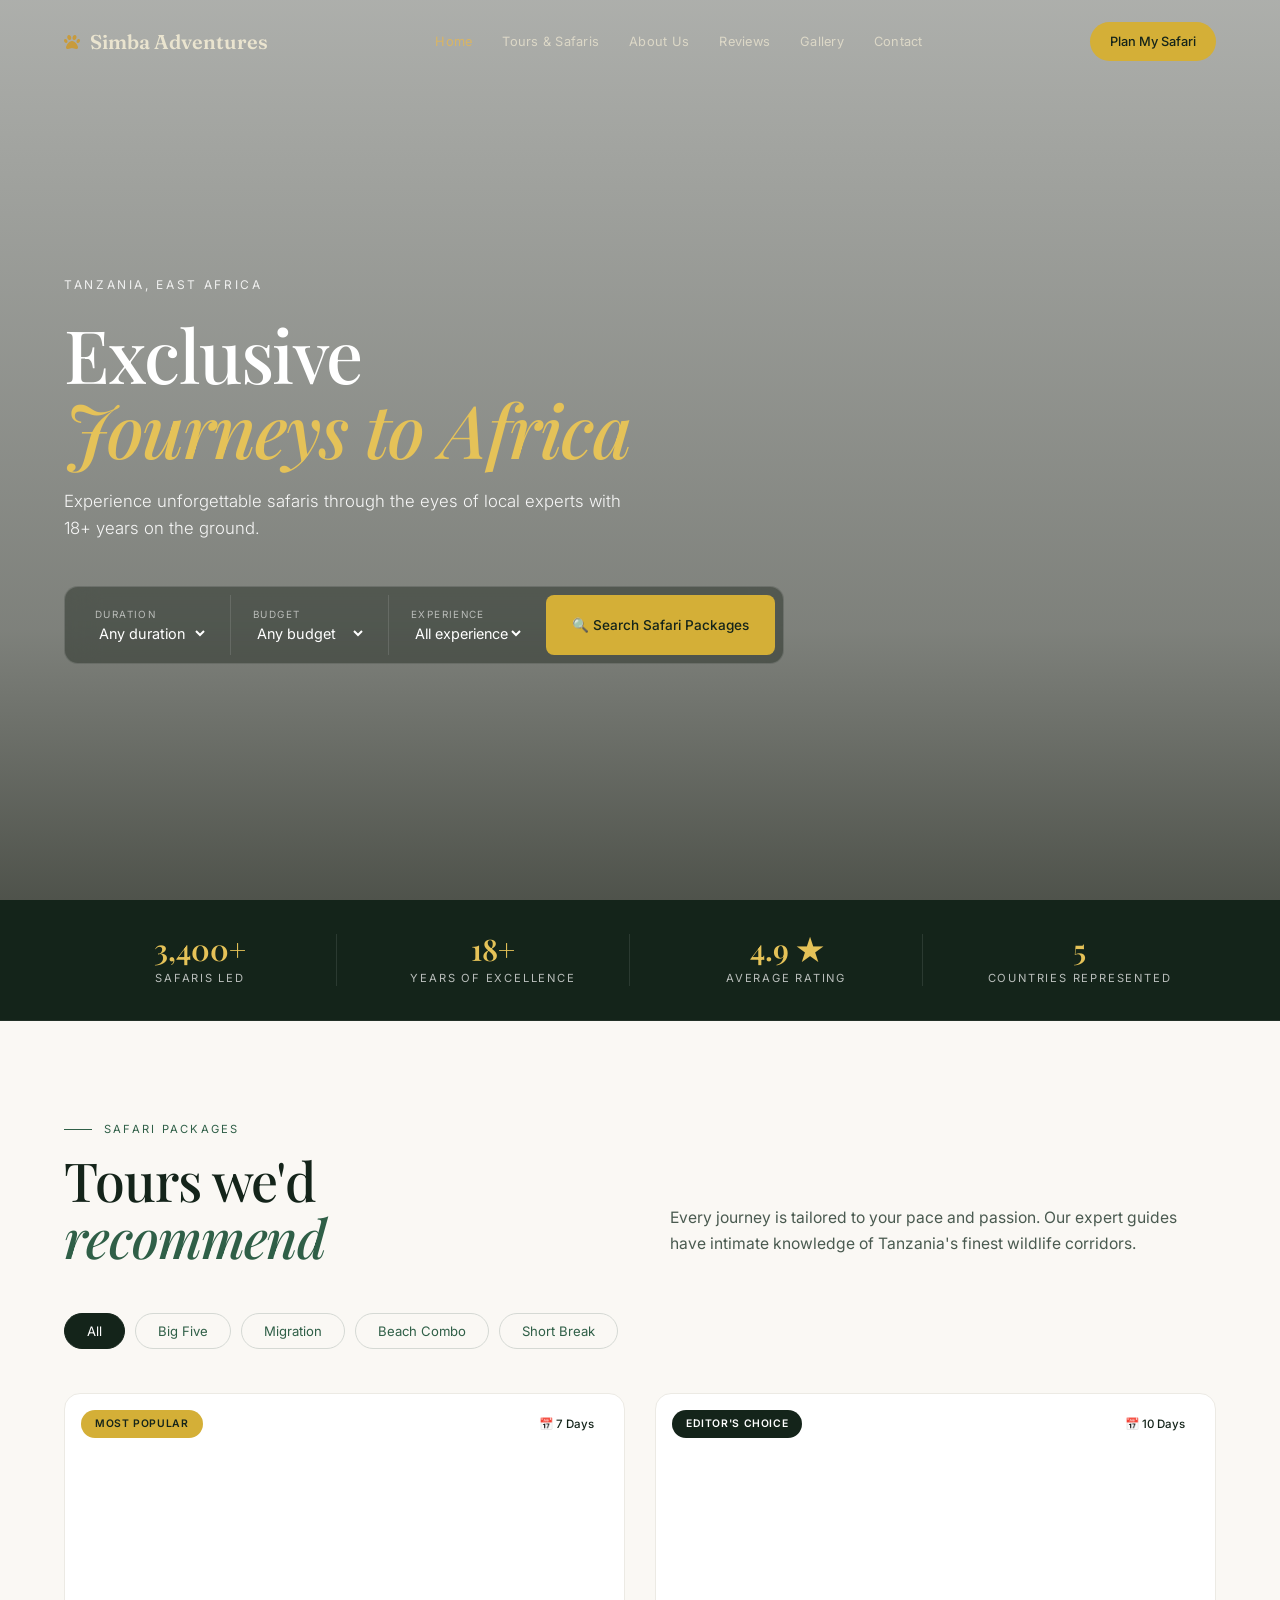
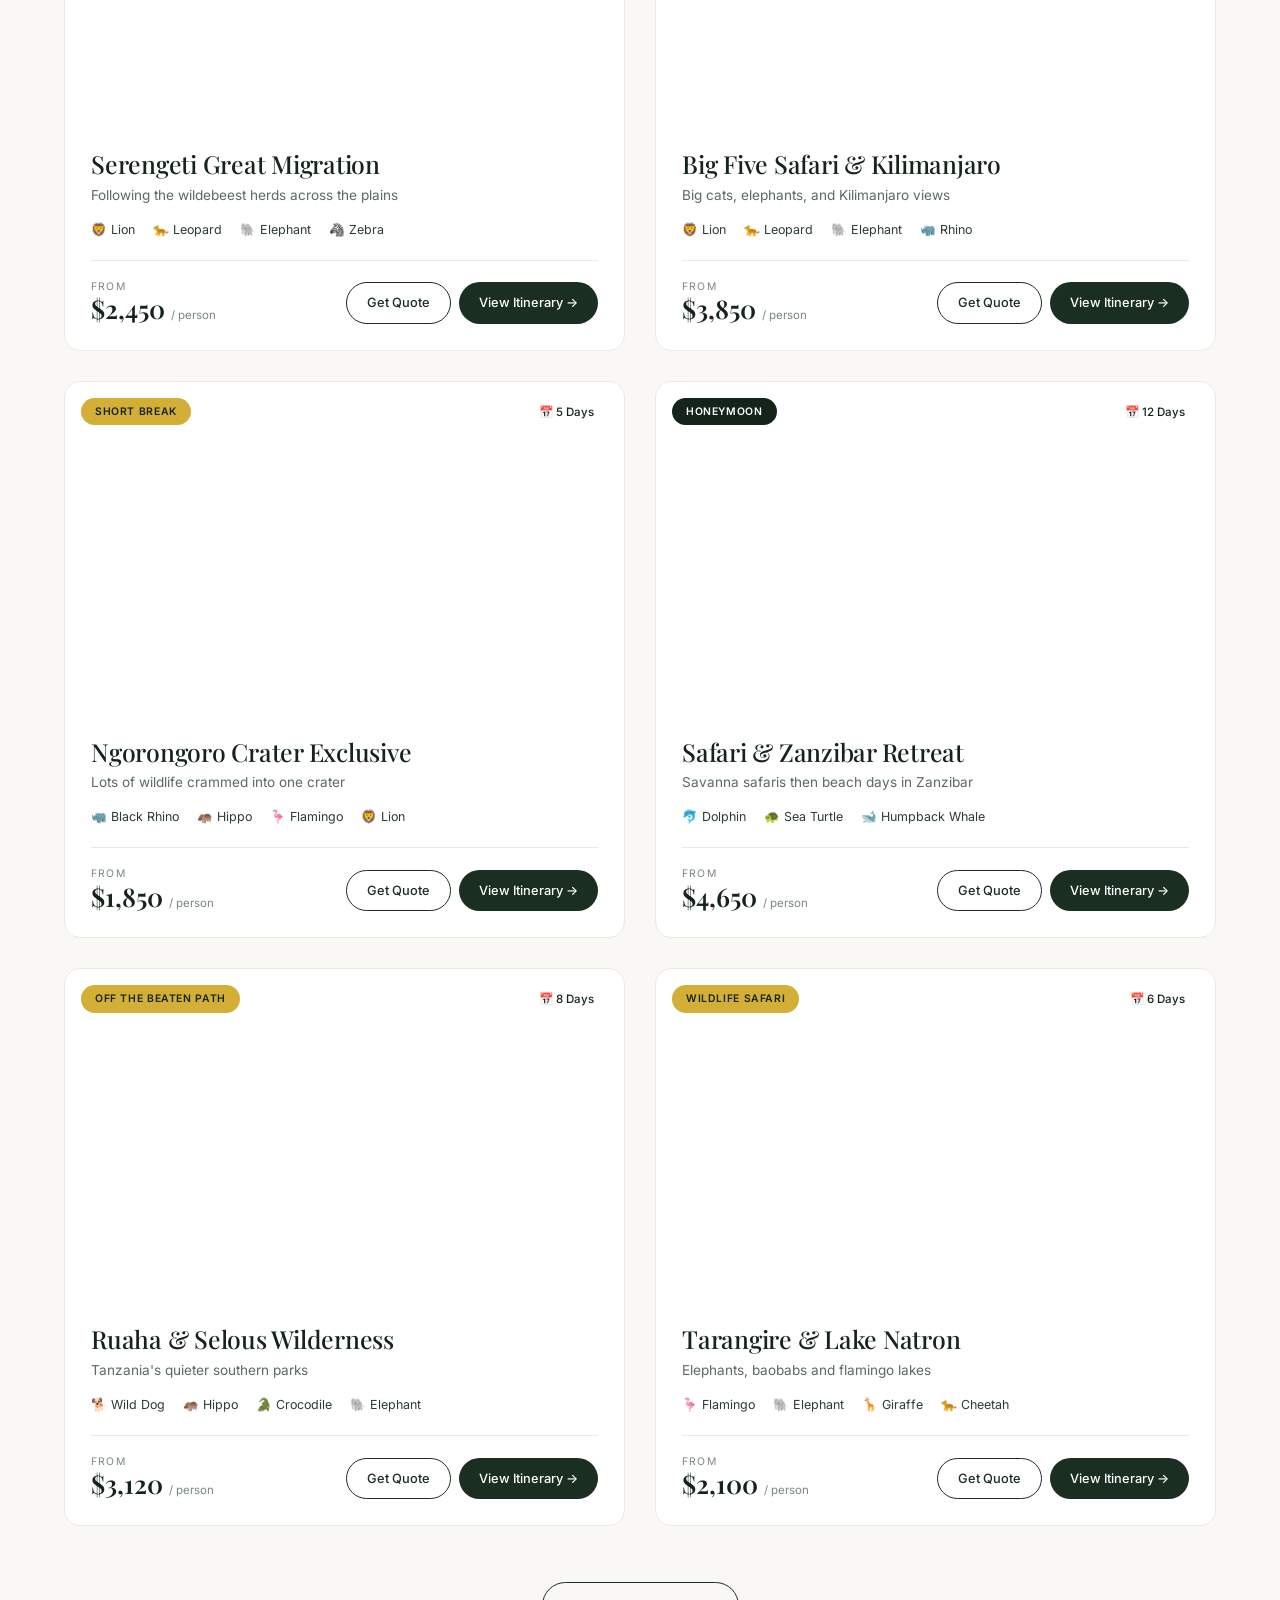
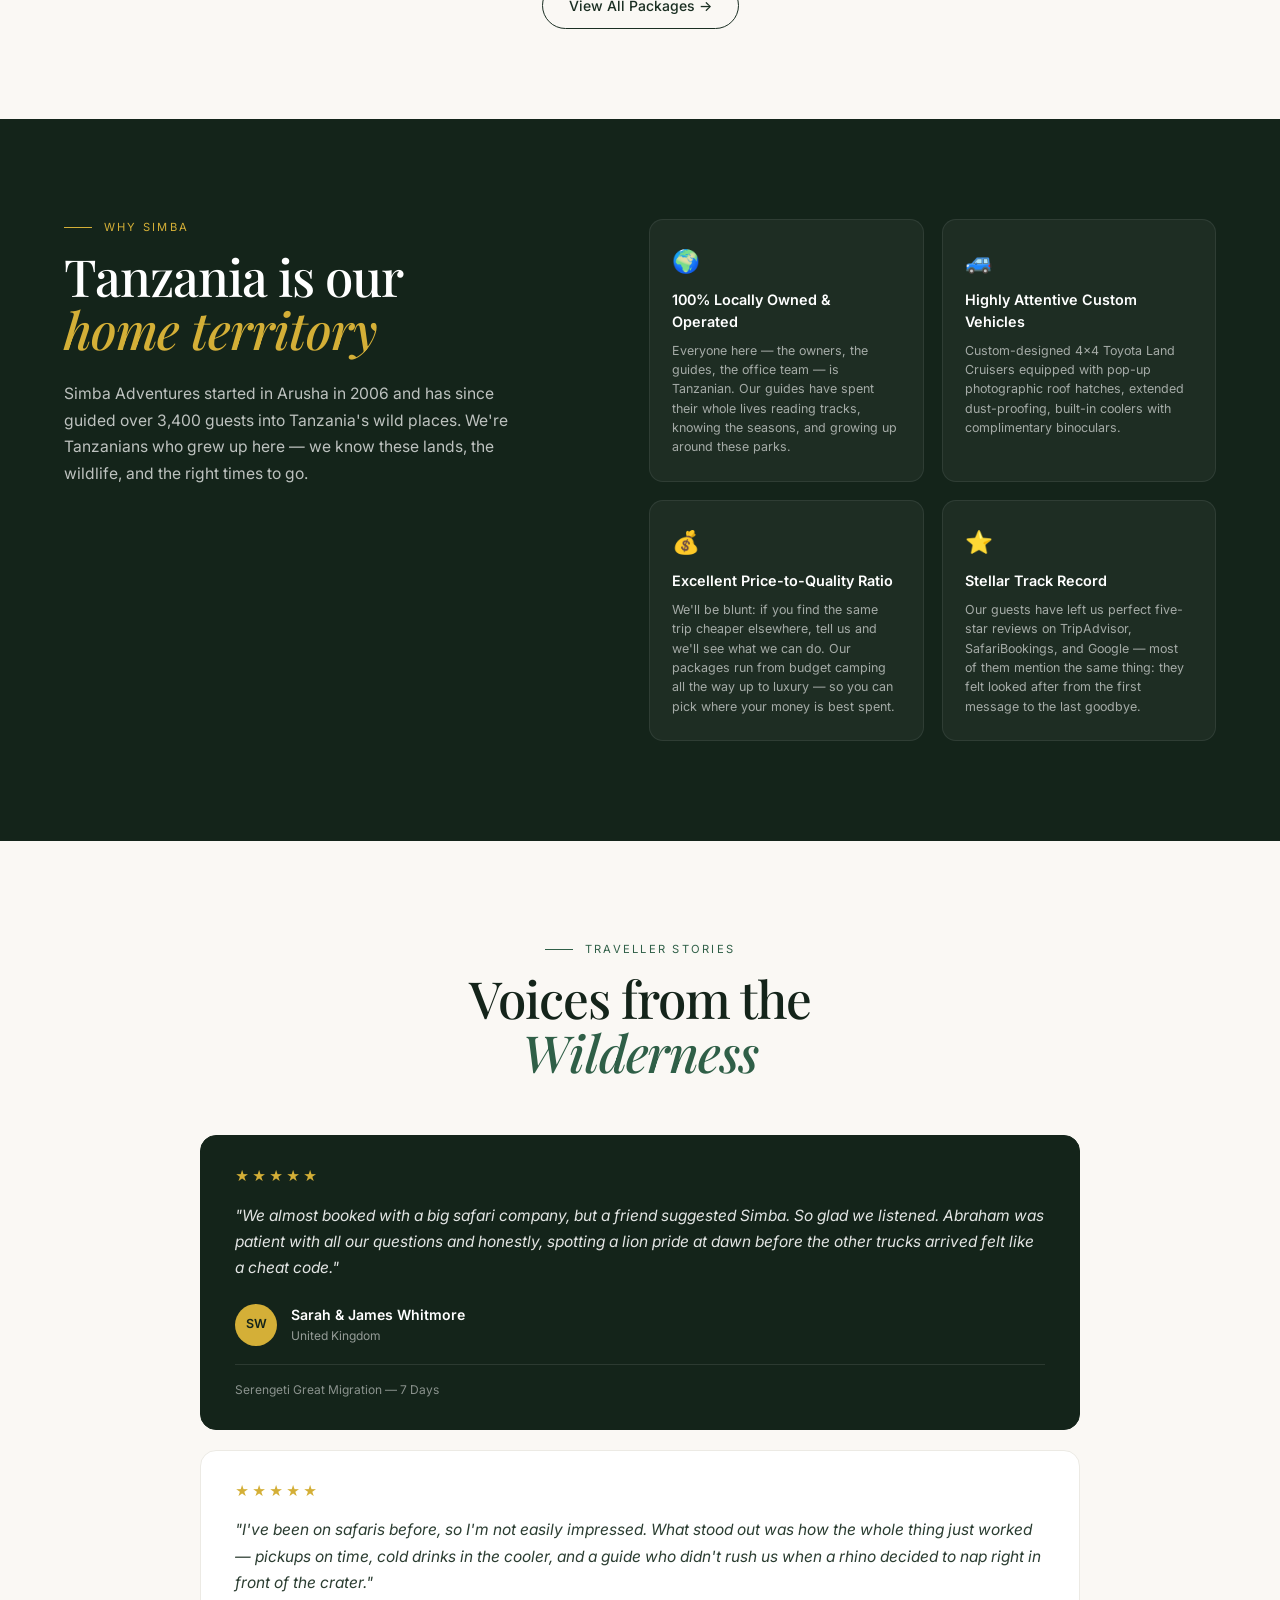
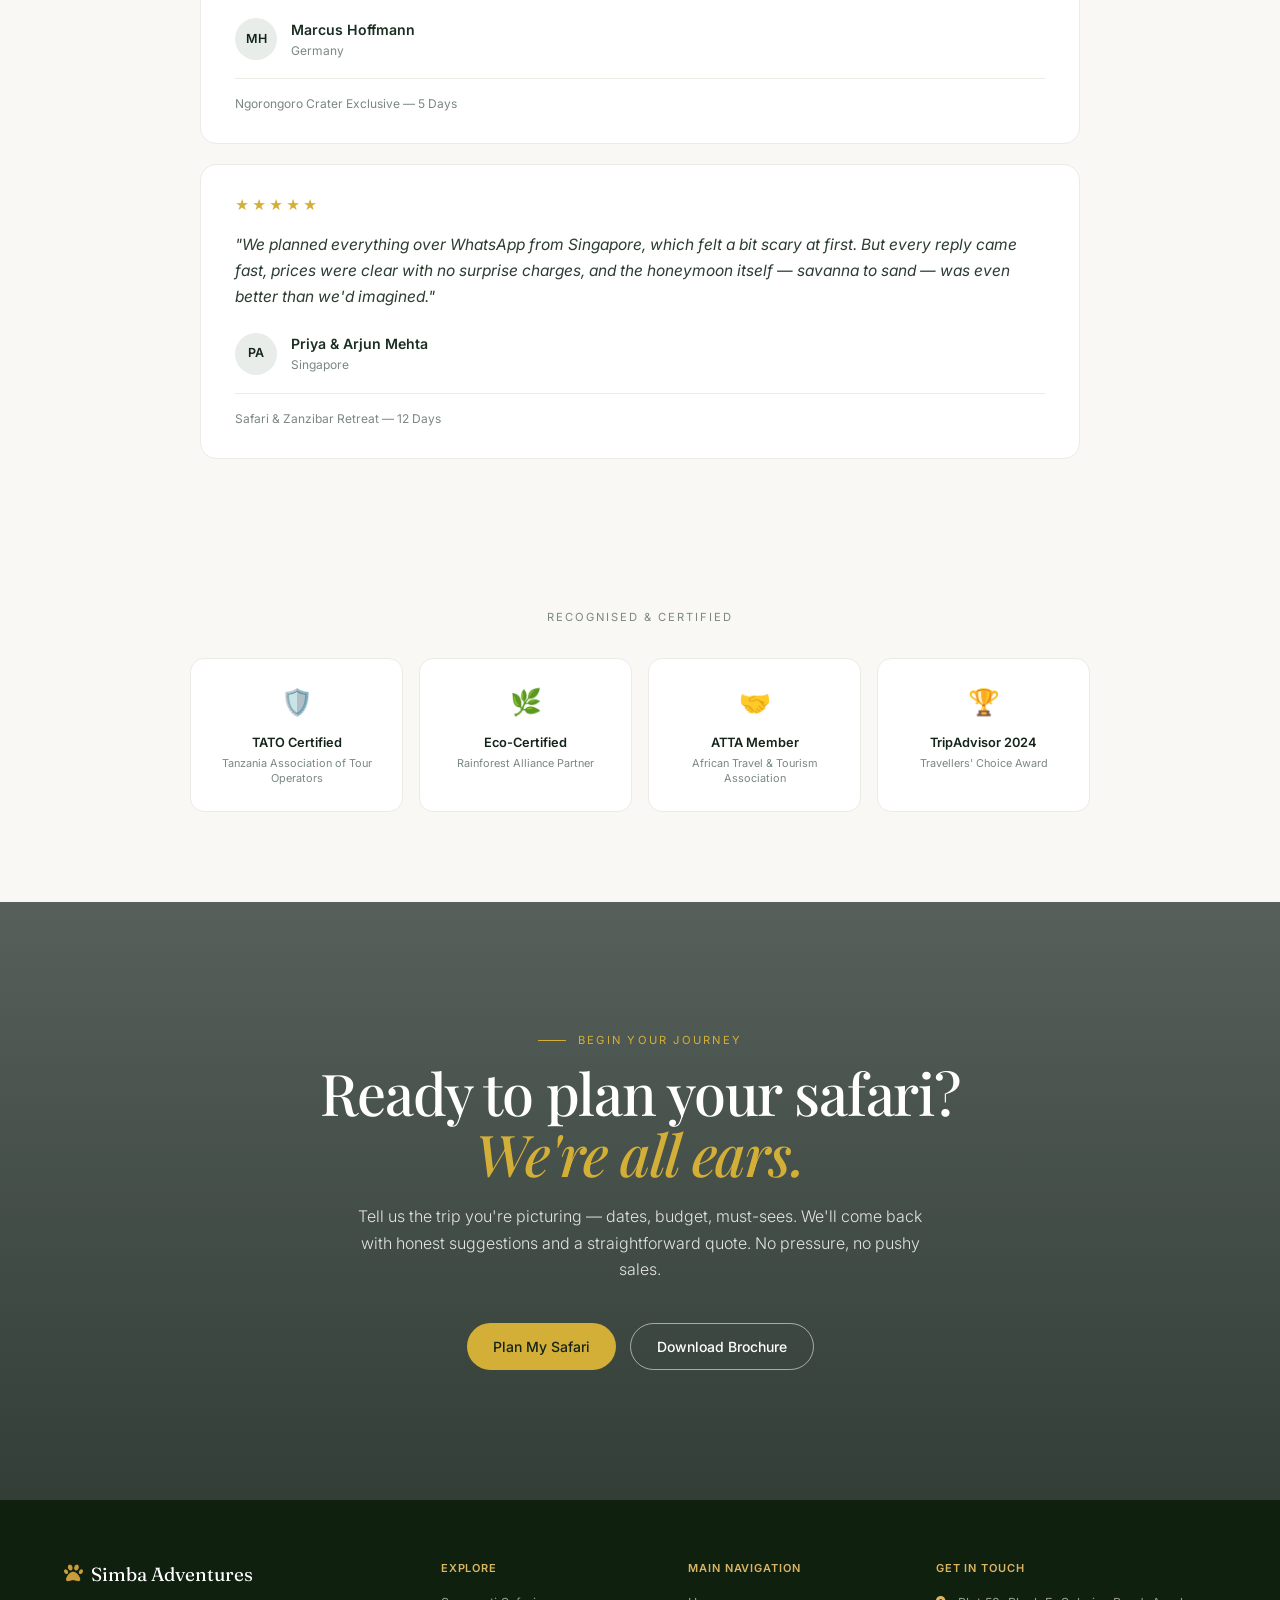
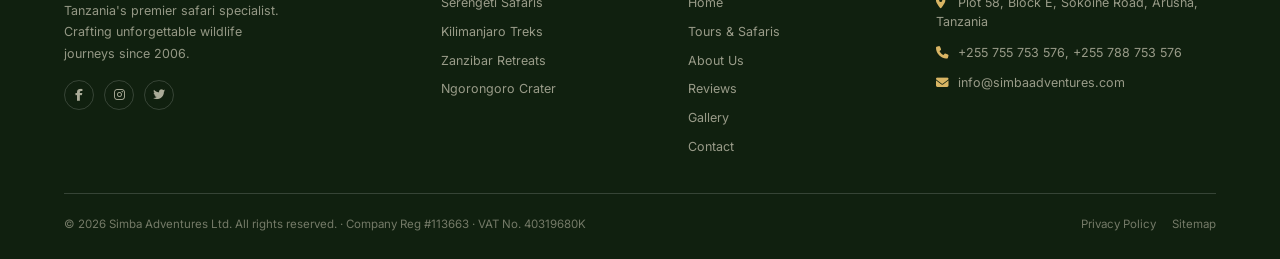
==== commit 72614193: "Update index.html" ====
--- a/index.html
+++ b/index.html
@@ -799,7 +799,7 @@
   <div class="container">
     <div class="test-head">
       <div class="eyebrow">Traveller Stories</div>
-      <h2>What travellers<br><em>tell us</em></h2>
+      <h2>Voices from the<br><em>Wilderness</em></h2>
     </div>
 
     <div class="test-list">
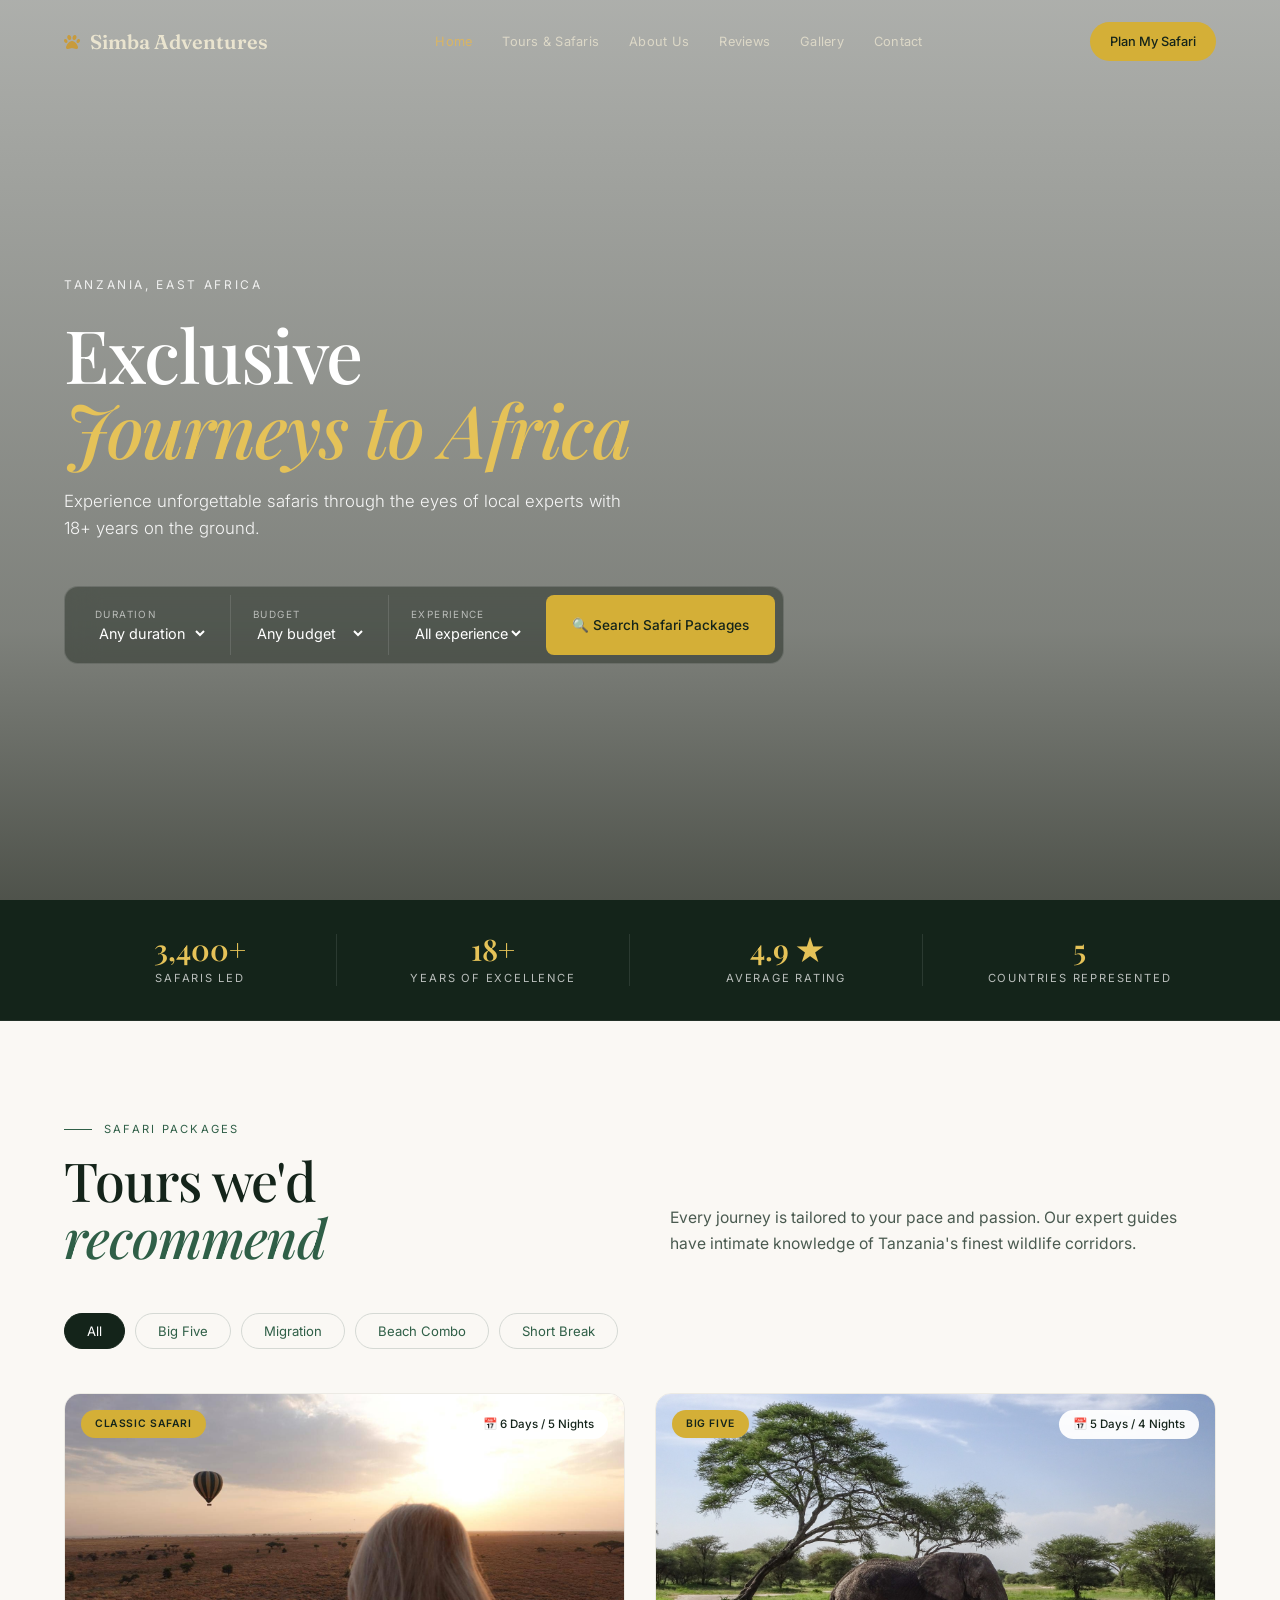
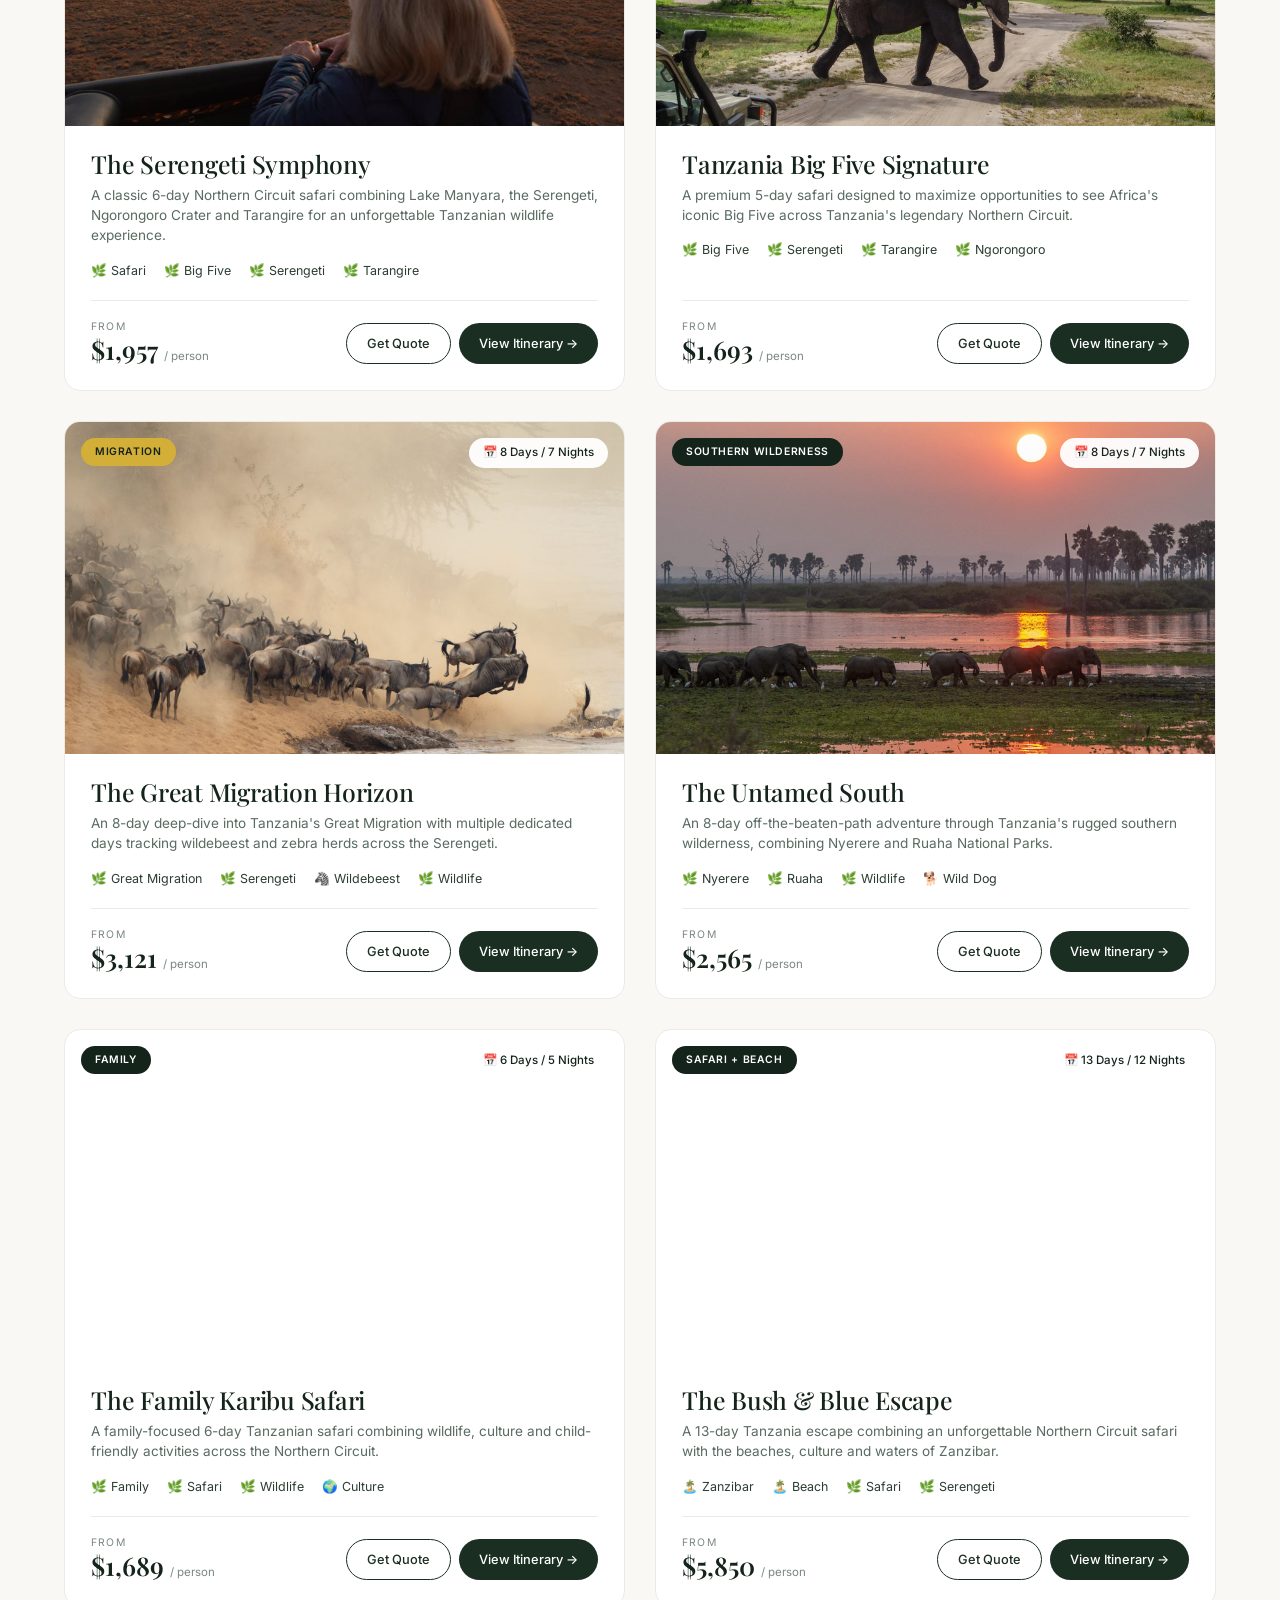
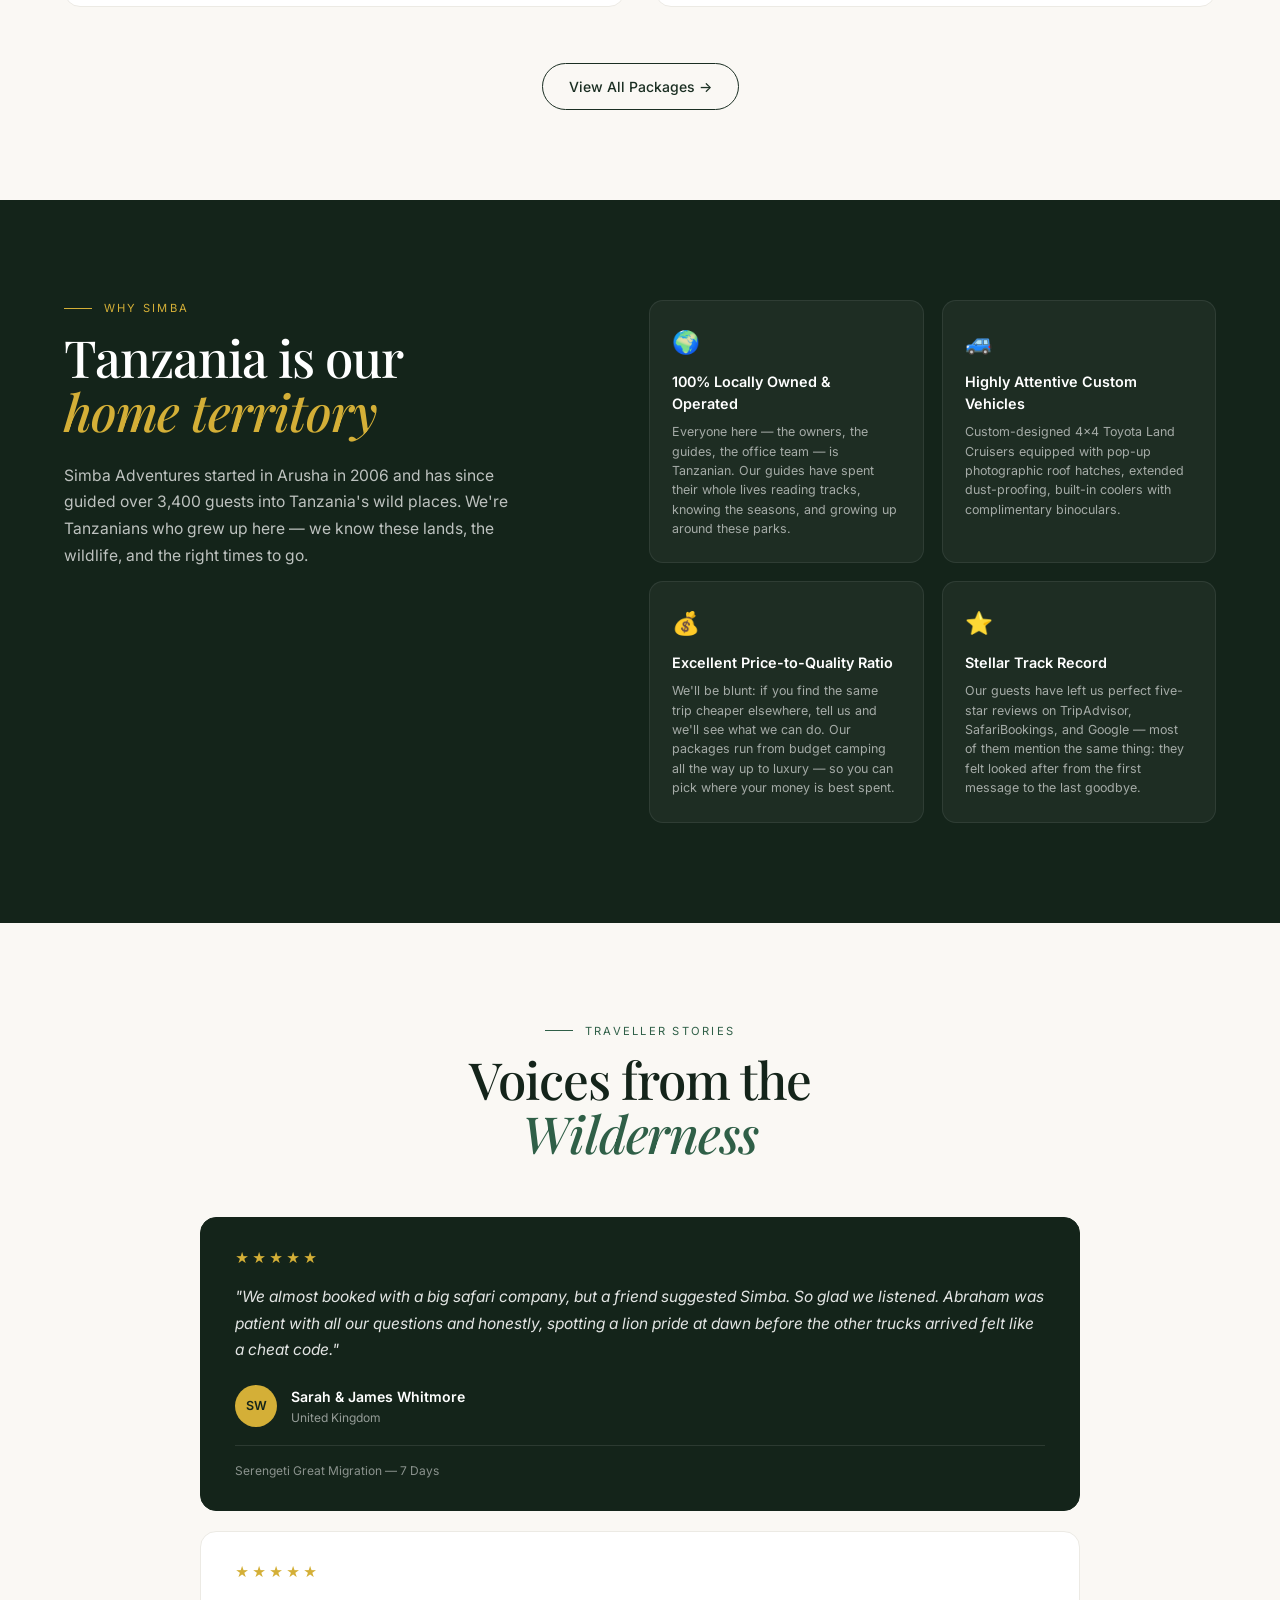
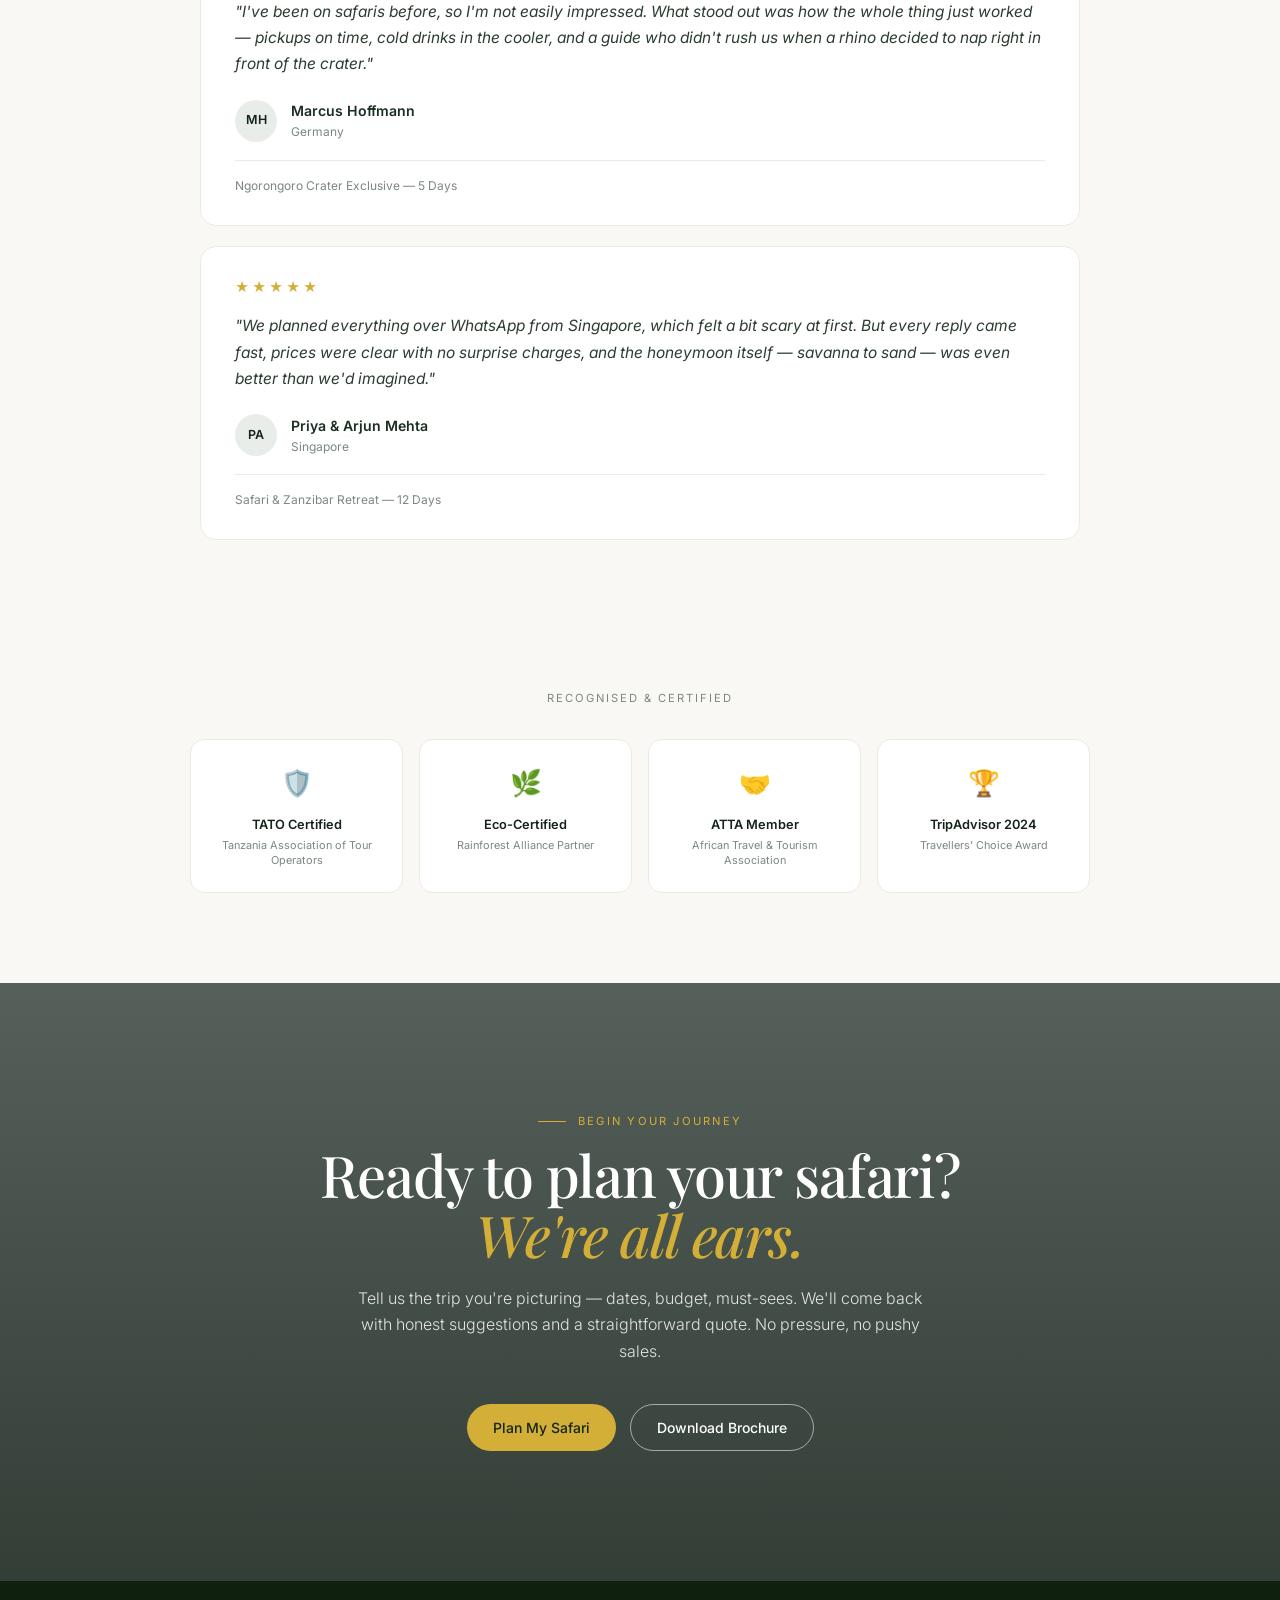
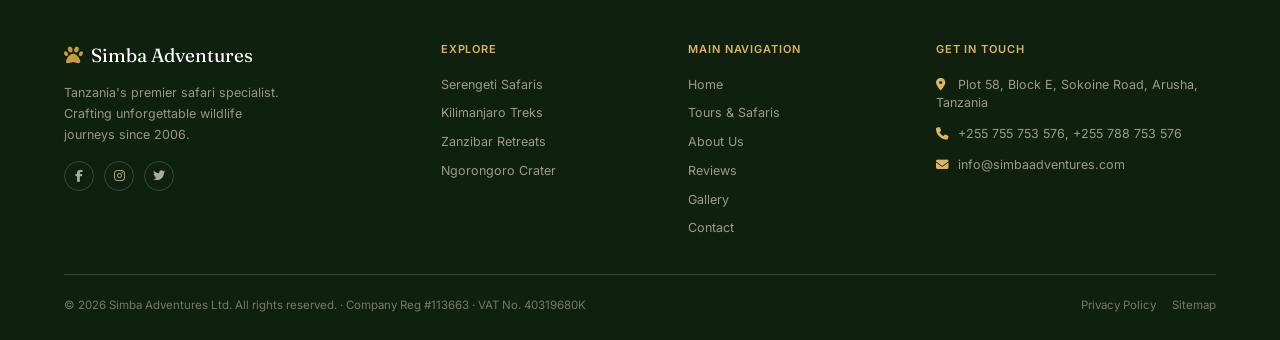
==== commit b718bb78: "Update index.html" ====
--- a/index.html
+++ b/index.html
@@ -606,153 +606,7 @@
       <button class="filter-tab" data-filter="short-break">Short Break</button>
     </div>
 
-    <div class="cards-grid">
-
-      <article class="card" data-cat="big-five migration">
-        <div class="card-media" style="background-image:url('https://images.unsplash.com/photo-1547970810-dc1eac37d174?q=80&w=1400&auto=format&fit=crop');">
-          <span class="card-badge badge-gold">Most Popular</span>
-          <span class="card-days">📅 7 Days</span>
-        </div>
-        <div class="card-body">
-          <h3>Serengeti Great Migration</h3>
-          <p class="card-desc">Following the wildebeest herds across the plains</p>
-          <div class="card-feats">
-            <span>🦁 Lion</span><span>🐆 Leopard</span><span>🐘 Elephant</span><span>🦓 Zebra</span>
-          </div>
-          <div class="card-foot">
-            <div>
-              <div class="price-label">From</div>
-              <div class="price-val">$2,450 <small>/ person</small></div>
-            </div>
-            <div class="card-btns">
-              <a href="plan-my-safari.html" class="btn btn-outline-dark btn-sm">Get Quote</a>
-              <a href="tour.html" class="btn btn-solid-dark btn-sm">View Itinerary →</a>
-            </div>
-          </div>
-        </div>
-      </article>
-
-      <article class="card" data-cat="big-five migration">
-        <div class="card-media" style="background-image:url('https://images.unsplash.com/photo-1516426122078-c23e76319801?q=80&w=1400&auto=format&fit=crop');">
-          <span class="card-badge badge-dark">Editor's Choice</span>
-          <span class="card-days">📅 10 Days</span>
-        </div>
-        <div class="card-body">
-          <h3>Big Five Safari & Kilimanjaro</h3>
-          <p class="card-desc">Big cats, elephants, and Kilimanjaro views</p>
-          <div class="card-feats">
-            <span>🦁 Lion</span><span>🐆 Leopard</span><span>🐘 Elephant</span><span>🦏 Rhino</span>
-          </div>
-          <div class="card-foot">
-            <div>
-              <div class="price-label">From</div>
-              <div class="price-val">$3,850 <small>/ person</small></div>
-            </div>
-            <div class="card-btns">
-              <a href="plan-my-safari.html" class="btn btn-outline-dark btn-sm">Get Quote</a>
-              <a href="tour.html" class="btn btn-solid-dark btn-sm">View Itinerary →</a>
-            </div>
-          </div>
-        </div>
-      </article>
-
-      <article class="card" data-cat="big-five short-break">
-        <div class="card-media" style="background-image:url('https://images.unsplash.com/photo-1534177616072-ef7dc120449d?q=80&w=1400&auto=format&fit=crop');">
-          <span class="card-badge badge-gold">Short Break</span>
-          <span class="card-days">📅 5 Days</span>
-        </div>
-        <div class="card-body">
-          <h3>Ngorongoro Crater Exclusive</h3>
-          <p class="card-desc">Lots of wildlife crammed into one crater</p>
-          <div class="card-feats">
-            <span>🦏 Black Rhino</span><span>🦛 Hippo</span><span>🦩 Flamingo</span><span>🦁 Lion</span>
-          </div>
-          <div class="card-foot">
-            <div>
-              <div class="price-label">From</div>
-              <div class="price-val">$1,850 <small>/ person</small></div>
-            </div>
-            <div class="card-btns">
-              <a href="plan-my-safari.html" class="btn btn-outline-dark btn-sm">Get Quote</a>
-              <a href="tour.html" class="btn btn-solid-dark btn-sm">View Itinerary →</a>
-            </div>
-          </div>
-        </div>
-      </article>
-
-      <article class="card" data-cat="beach-combo">
-        <div class="card-media" style="background-image:url('https://images.unsplash.com/photo-1590523277543-a94d2e4eb00b?q=80&w=1400&auto=format&fit=crop');">
-          <span class="card-badge badge-dark">Honeymoon</span>
-          <span class="card-days">📅 12 Days</span>
-        </div>
-        <div class="card-body">
-          <h3>Safari & Zanzibar Retreat</h3>
-          <p class="card-desc">Savanna safaris then beach days in Zanzibar</p>
-          <div class="card-feats">
-            <span>🐬 Dolphin</span><span>🐢 Sea Turtle</span><span>🐋 Humpback Whale</span>
-          </div>
-          <div class="card-foot">
-            <div>
-              <div class="price-label">From</div>
-              <div class="price-val">$4,650 <small>/ person</small></div>
-            </div>
-            <div class="card-btns">
-              <a href="plan-my-safari.html" class="btn btn-outline-dark btn-sm">Get Quote</a>
-              <a href="tour.html" class="btn btn-solid-dark btn-sm">View Itinerary →</a>
-            </div>
-          </div>
-        </div>
-      </article>
-
-      <article class="card" data-cat="migration">
-        <div class="card-media" style="background-image:url('https://images.unsplash.com/photo-1505142468610-359e7d316be0?q=80&w=1400&auto=format&fit=crop');">
-          <span class="card-badge badge-gold">Off the Beaten Path</span>
-          <span class="card-days">📅 8 Days</span>
-        </div>
-        <div class="card-body">
-          <h3>Ruaha & Selous Wilderness</h3>
-          <p class="card-desc">Tanzania's quieter southern parks</p>
-          <div class="card-feats">
-            <span>🐕 Wild Dog</span><span>🦛 Hippo</span><span>🐊 Crocodile</span><span>🐘 Elephant</span>
-          </div>
-          <div class="card-foot">
-            <div>
-              <div class="price-label">From</div>
-              <div class="price-val">$3,120 <small>/ person</small></div>
-            </div>
-            <div class="card-btns">
-              <a href="plan-my-safari.html" class="btn btn-outline-dark btn-sm">Get Quote</a>
-              <a href="tour.html" class="btn btn-solid-dark btn-sm">View Itinerary →</a>
-            </div>
-          </div>
-        </div>
-      </article>
-
-      <article class="card" data-cat="big-five">
-        <div class="card-media" style="background-image:url('https://images.unsplash.com/photo-1549366021-9f761d450615?q=80&w=1400&auto=format&fit=crop');">
-          <span class="card-badge badge-gold">Wildlife Safari</span>
-          <span class="card-days">📅 6 Days</span>
-        </div>
-        <div class="card-body">
-          <h3>Tarangire & Lake Natron</h3>
-          <p class="card-desc">Elephants, baobabs and flamingo lakes</p>
-          <div class="card-feats">
-            <span>🦩 Flamingo</span><span>🐘 Elephant</span><span>🦒 Giraffe</span><span>🐆 Cheetah</span>
-          </div>
-          <div class="card-foot">
-            <div>
-              <div class="price-label">From</div>
-              <div class="price-val">$2,100 <small>/ person</small></div>
-            </div>
-            <div class="card-btns">
-              <a href="plan-my-safari.html" class="btn btn-outline-dark btn-sm">Get Quote</a>
-              <a href="tour.html" class="btn btn-solid-dark btn-sm">View Itinerary →</a>
-            </div>
-          </div>
-        </div>
-      </article>
-
-    </div>
+    <div class="cards-grid" id="tourCards"></div>
 
     <div class="view-all-wrap">
       <a href="tour.html" class="btn btn-outline-dark">View All Packages →</a>
@@ -936,19 +790,149 @@
 <script>
   (function () {
     var tabs = document.querySelectorAll('.filter-tab');
-    var cards = document.querySelectorAll('.card');
+    var cardsGrid = document.getElementById('tourCards');
+    var allTours = [];
+
+    function getToursData() {
+      return fetch('tours.json')
+        .then(function (response) {
+          if (!response.ok) throw new Error('Could not load tours.json');
+          return response.json();
+        })
+        .then(function (data) {
+          return Array.isArray(data) ? data : (data.tours || []);
+        });
+    }
+
+    function escapeHtml(value) {
+      return String(value == null ? '' : value)
+        .replace(/&/g, '&amp;')
+        .replace(/</g, '&lt;')
+        .replace(/>/g, '&gt;')
+        .replace(/\"/g, '&quot;')
+        .replace(/'/g, '&#039;');
+    }
+
+    function filterCategories(tour) {
+      var categories = (tour.categories || []).map(function (item) {
+        return String(item).toLowerCase();
+      });
+      var tags = (tour.tags || []).map(function (item) {
+        return String(item).toLowerCase();
+      });
+      var combined = categories.concat(tags);
+      var filters = [];
+
+      if (combined.indexOf('big five') !== -1) filters.push('big-five');
+      if (combined.indexOf('migration') !== -1 || combined.indexOf('great migration') !== -1) filters.push('migration');
+      if (combined.indexOf('beach') !== -1 || combined.indexOf('zanzibar') !== -1) filters.push('beach-combo');
+
+      var duration = String(tour.duration || '').toLowerCase();
+      var daysMatch = duration.match(/\d+/);
+      if (daysMatch && parseInt(daysMatch[0], 10) <= 4) filters.push('short-break');
+      if (combined.indexOf('short break') !== -1) filters.push('short-break');
+
+      return filters.join(' ');
+    }
+
+    function featureEmoji(tag) {
+      var value = String(tag || '').toLowerCase();
+      if (value.indexOf('lion') !== -1) return '🦁';
+      if (value.indexOf('leopard') !== -1) return '🐆';
+      if (value.indexOf('elephant') !== -1) return '🐘';
+      if (value.indexOf('rhino') !== -1) return '🦏';
+      if (value.indexOf('zebra') !== -1 || value.indexOf('wildebeest') !== -1) return '🦓';
+      if (value.indexOf('flamingo') !== -1) return '🦩';
+      if (value.indexOf('hippo') !== -1) return '🦛';
+      if (value.indexOf('giraffe') !== -1) return '🦒';
+      if (value.indexOf('cheetah') !== -1) return '🐆';
+      if (value.indexOf('dolphin') !== -1) return '🐬';
+      if (value.indexOf('turtle') !== -1) return '🐢';
+      if (value.indexOf('wild dog') !== -1) return '🐕';
+      if (value.indexOf('crocodile') !== -1) return '🐊';
+      if (value.indexOf('bird') !== -1) return '🦅';
+      if (value.indexOf('culture') !== -1 || value.indexOf('maasai') !== -1 || value.indexOf('hadzabe') !== -1) return '🌍';
+      if (value.indexOf('beach') !== -1 || value.indexOf('zanzibar') !== -1) return '🏝️';
+      if (value.indexOf('kilimanjaro') !== -1) return '⛰️';
+      return '🌿';
+    }
+
+    function renderTours(tours) {
+      cardsGrid.innerHTML = '';
+
+      tours.forEach(function (tour) {
+        var tags = Array.isArray(tour.tags) ? tour.tags : [];
+        var features = tags.slice(0, 4);
+        var categoryClass = filterCategories(tour);
+        var image = tour.image || '';
+        var duration = tour.duration || '';
+        var price = tour.price || '';
+        var badge = tour.badge || '';
+        var title = tour.title || 'Safari Experience';
+        var description = tour.description || '';
+        var detailUrl = 'tour.html?tour=' + encodeURIComponent(title);
+
+        var card = document.createElement('article');
+        card.className = 'card';
+        card.setAttribute('data-cat', categoryClass);
+        card.setAttribute('data-title', title.toLowerCase());
+
+        card.innerHTML =
+          '<div class="card-media" style="background-image:url(\'' + escapeHtml(image) + '\');">' +
+            (badge ? '<span class="card-badge ' + (categoryClass.indexOf('big-five') !== -1 || categoryClass.indexOf('migration') !== -1 ? 'badge-gold' : 'badge-dark') + '">' + escapeHtml(badge) + '</span>' : '') +
+            '<span class="card-days">📅 ' + escapeHtml(duration) + '</span>' +
+          '</div>' +
+          '<div class="card-body">' +
+            '<h3>' + escapeHtml(title) + '</h3>' +
+            '<p class="card-desc">' + escapeHtml(description) + '</p>' +
+            '<div class="card-feats">' +
+              features.map(function (tag) {
+                return '<span>' + featureEmoji(tag) + ' ' + escapeHtml(tag) + '</span>';
+              }).join('') +
+            '</div>' +
+            '<div class="card-foot">' +
+              '<div>' +
+                '<div class="price-label">From</div>' +
+                '<div class="price-val">$' + escapeHtml(price) + ' <small>/ person</small></div>' +
+              '</div>' +
+              '<div class="card-btns">' +
+                '<a href="plan-my-safari.html" class="btn btn-outline-dark btn-sm">Get Quote</a>' +
+                '<a href="' + detailUrl + '" class="btn btn-solid-dark btn-sm">View Itinerary →</a>' +
+              '</div>' +
+            '</div>' +
+          '</div>';
+
+        cardsGrid.appendChild(card);
+      });
+
+      applyFilter('all');
+    }
+
+    function applyFilter(filter) {
+      var cards = cardsGrid.querySelectorAll('.card');
+      cards.forEach(function (card) {
+        var cats = (card.getAttribute('data-cat') || '').split(' ');
+        card.style.display = (filter === 'all' || cats.indexOf(filter) !== -1) ? '' : 'none';
+      });
+    }
+
     tabs.forEach(function (tab) {
       tab.addEventListener('click', function () {
         tabs.forEach(function (t) { t.classList.remove('active'); });
         this.classList.add('active');
-        var filter = this.getAttribute('data-filter') || 'all';
-        cards.forEach(function (card) {
-          var cats = (card.getAttribute('data-cat') || '').split(' ');
-          card.style.display =
-            (filter === 'all' || cats.indexOf(filter) !== -1) ? '' : 'none';
-        });
+        applyFilter(this.getAttribute('data-filter') || 'all');
       });
     });
+
+    getToursData()
+      .then(function (tours) {
+        allTours = tours.slice(0, 6);
+        renderTours(allTours);
+      })
+      .catch(function (error) {
+        console.error(error);
+        cardsGrid.innerHTML = '';
+      });
   })();
 </script>
 
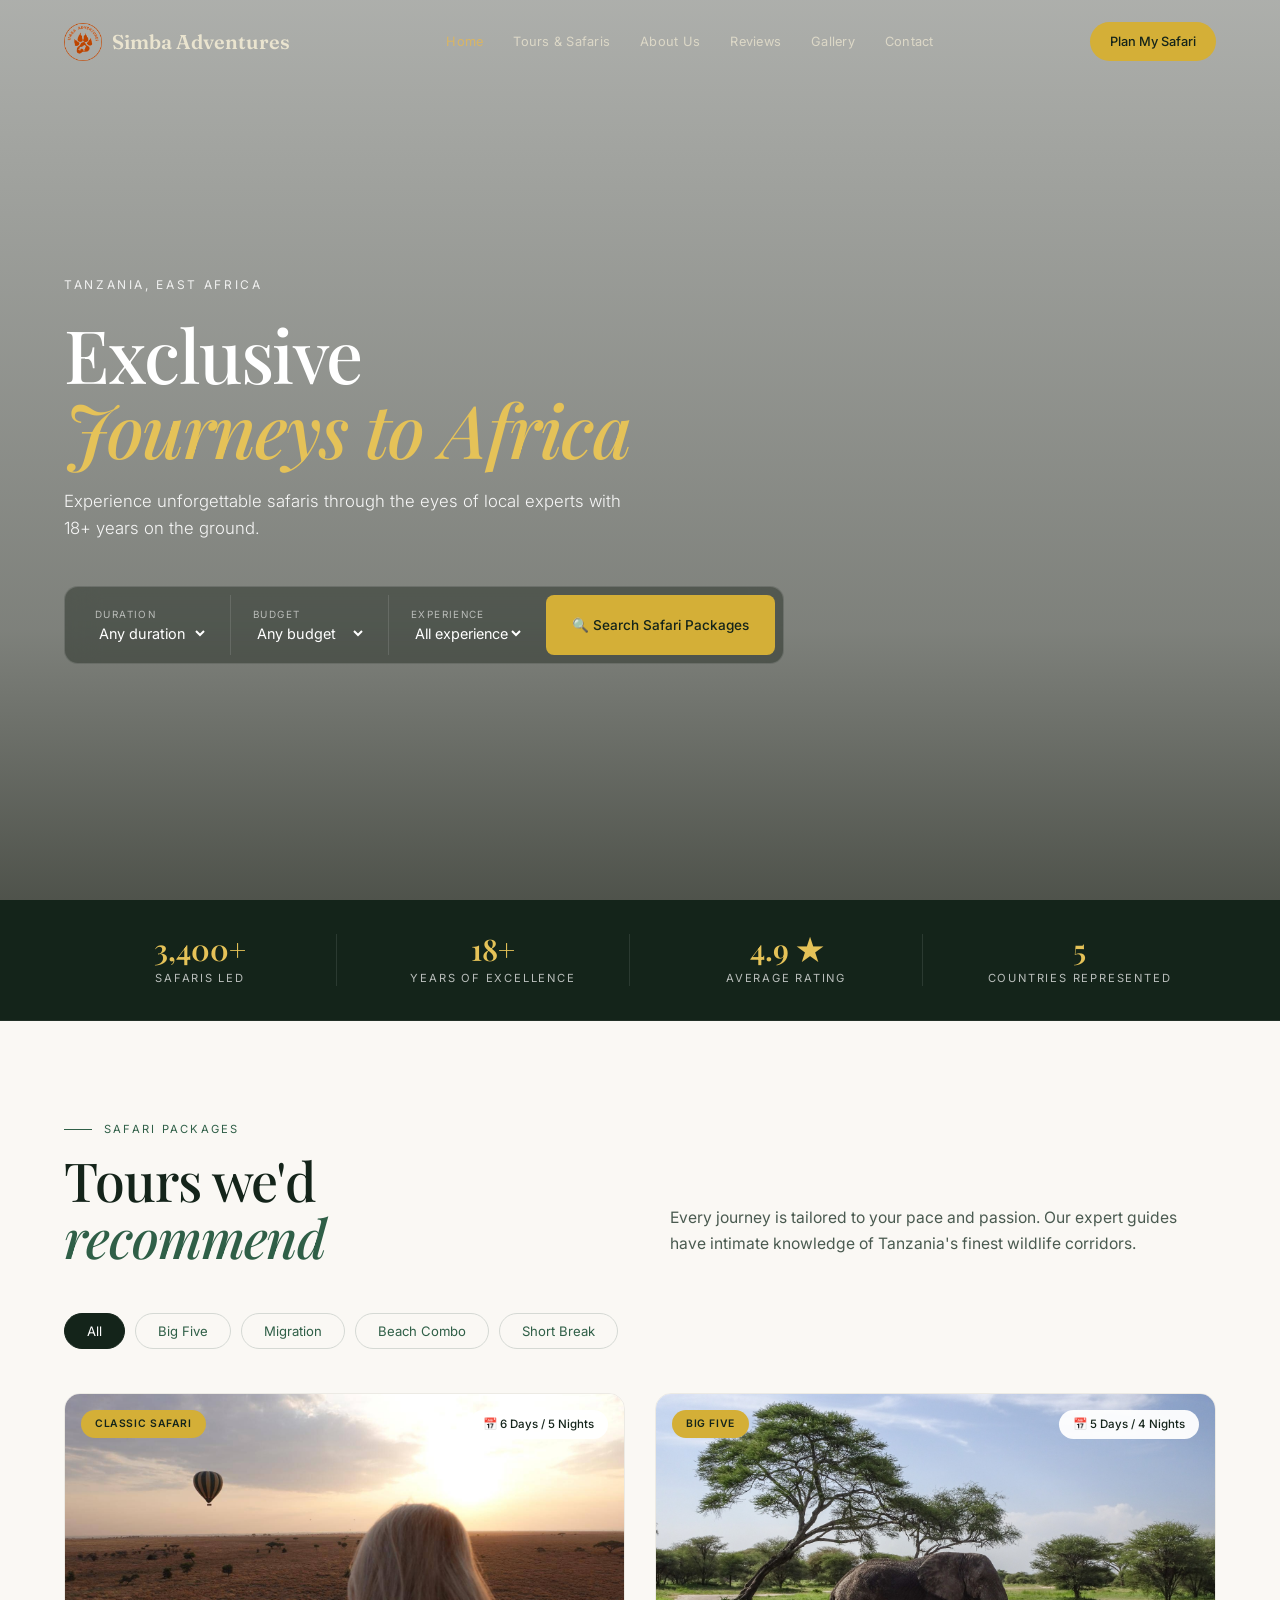
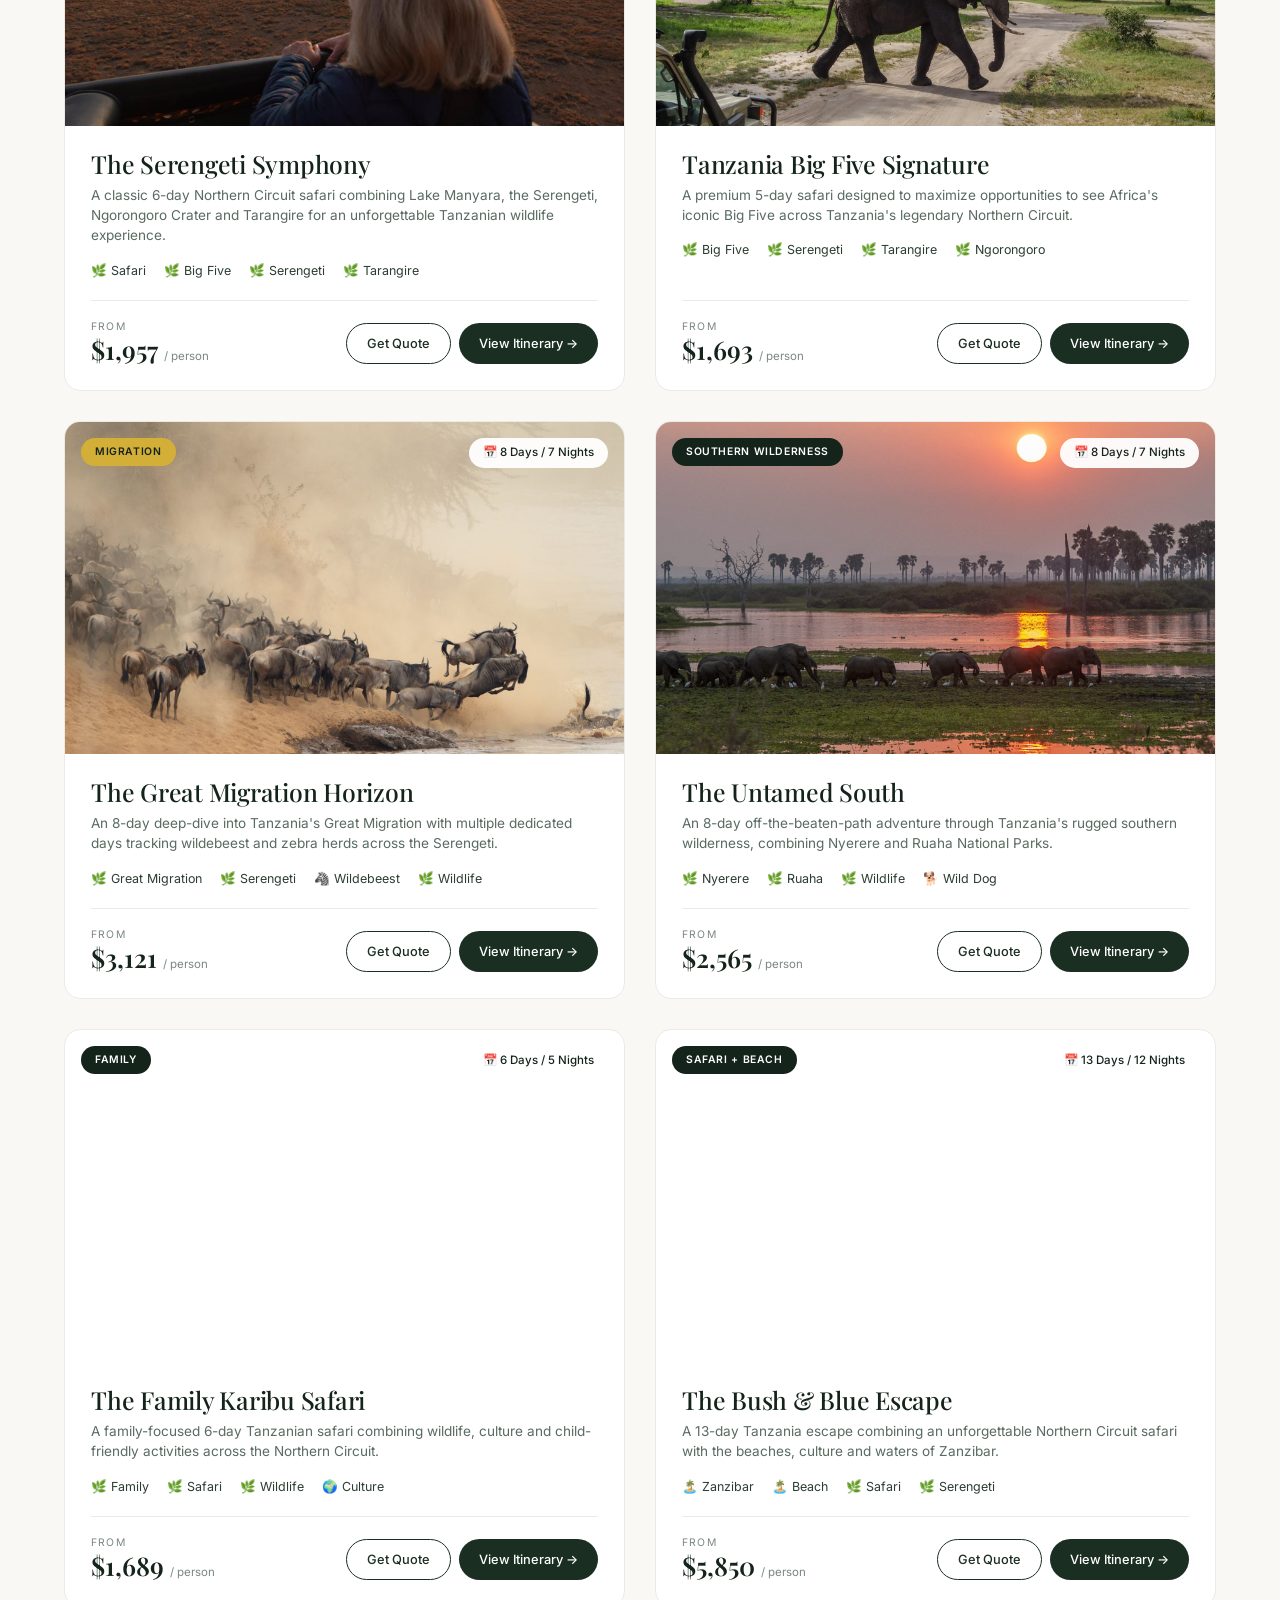
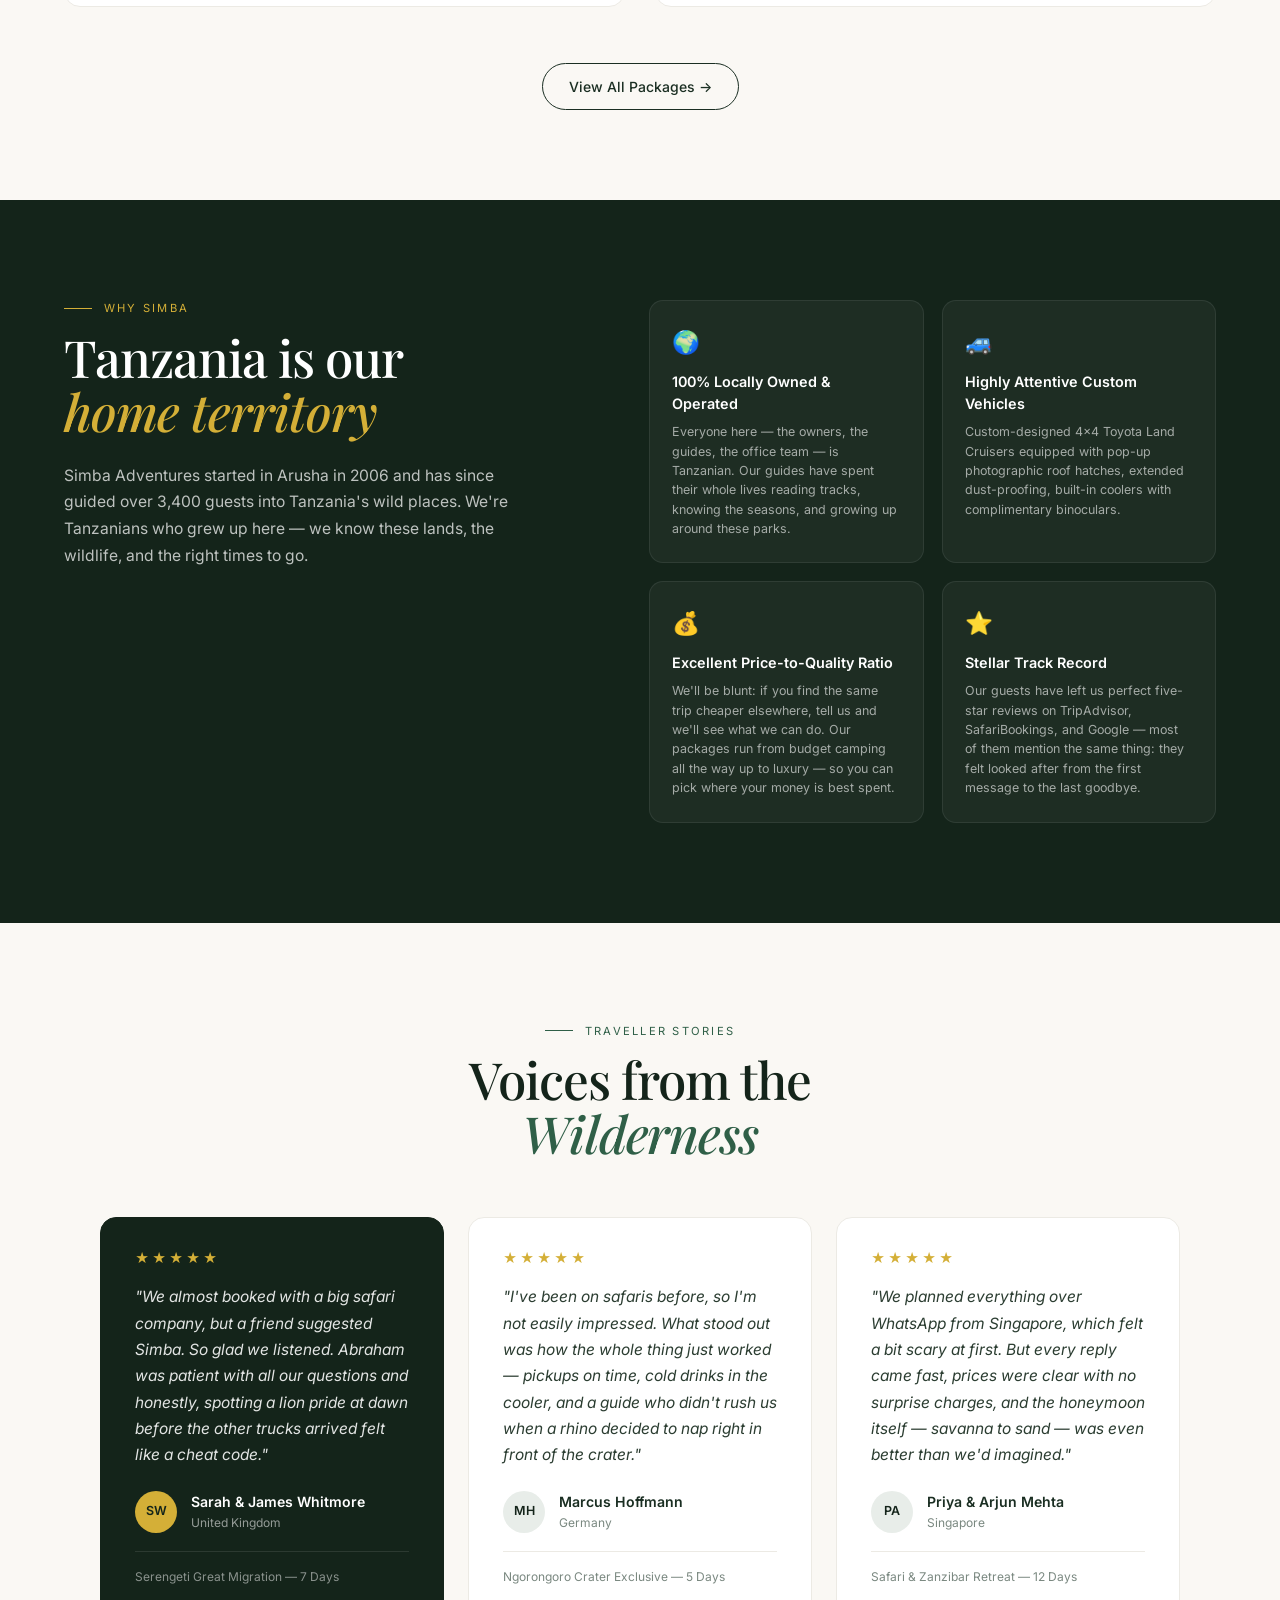
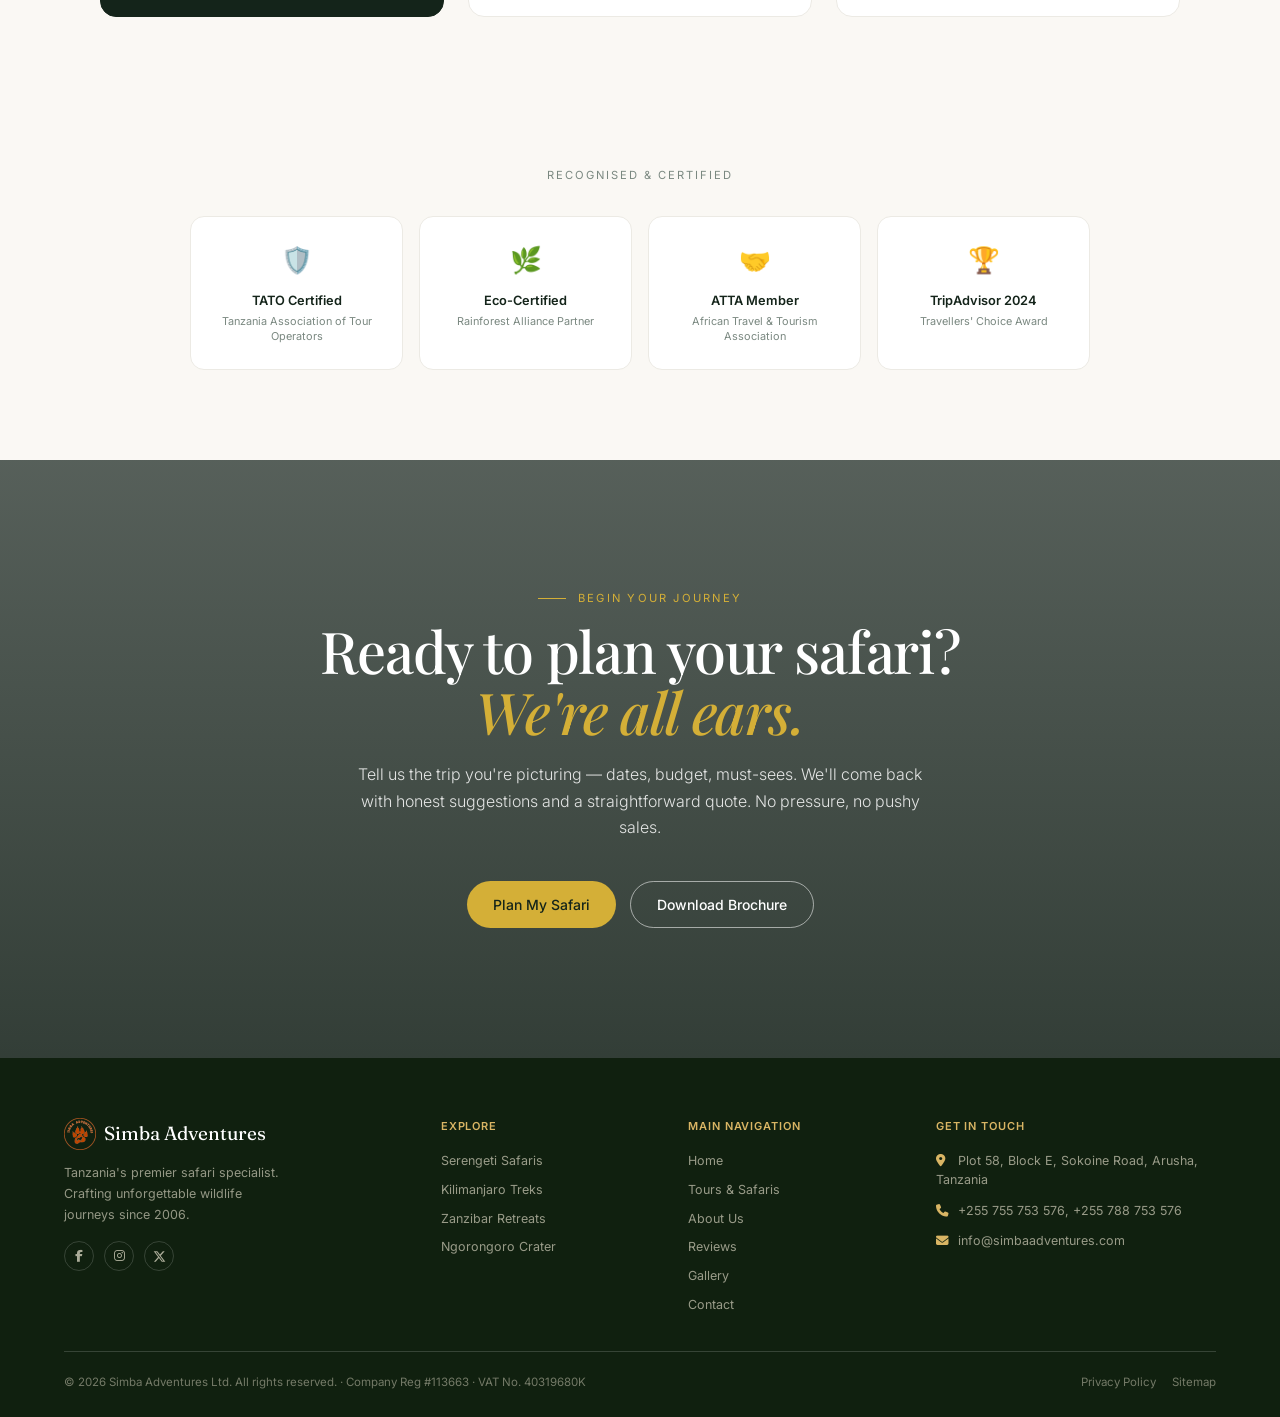
==== commit 98c237dc: "Update index.html" ====
--- a/index.html
+++ b/index.html
@@ -55,6 +55,7 @@
     color: #eae4cf;
   }
   .brand i { color: #C89B3C; font-size: 16px; }
+  .brand img { width: 38px; height: 38px; object-fit: contain; }
 
   .nav-menu {
     display: flex; align-items: center; gap: 30px;
@@ -318,8 +319,10 @@
   }
   .test-head h2 em { font-style: italic; color: #2f5f47; }
   .test-list {
-    display: flex; flex-direction: column; gap: 20px;
-    max-width: 880px; margin: 0 auto;
+    display: grid;
+    grid-template-columns: repeat(3, 1fr);
+    gap: 24px;
+    max-width: 1080px; margin: 0 auto;
   }
   .test-card {
     background: #fff;
@@ -409,6 +412,7 @@
     font-family: 'Fraunces', serif; font-size: 19px; color: #fff; margin-bottom: 12px;
   }
   .site-footer .footer-brand i { color: #C89B3C; }
+  .site-footer .footer-brand img { width: 32px; height: 32px; object-fit: contain; }
   .site-footer .footer-desc {
     font-size: 12.5px; color: rgba(237,231,211,0.6); max-width: 230px; margin-bottom: 16px; line-height: 1.7;
   }
@@ -420,6 +424,7 @@
     font-size: 12px; color: rgba(237,231,211,0.7);
   }
   .site-footer .footer-social a:hover { border-color: #D9B564; color: #D9B564; }
+  .site-footer .footer-social svg { width: 13px; height: 13px; display: block; }
   .site-footer .footer-col-title {
     font-size: 11px; text-transform: uppercase; letter-spacing: .08em;
     color: #D9B564; margin-bottom: 18px; font-weight: 600;
@@ -449,6 +454,7 @@
     .about-grid { grid-template-columns: 1fr; gap: 40px; }
     .about-feats { grid-template-columns: 1fr 1fr; }
     .certs-grid { grid-template-columns: repeat(2, 1fr); }
+    .test-list { grid-template-columns: 1fr; }
     .footer-grid { grid-template-columns: 1fr 1fr; }
   }
 
@@ -500,7 +506,7 @@
 <nav class="navbar">
   <div class="container">
     <a href="index.html" class="brand">
-      <i class="fa-solid fa-paw"></i>
+      <img src="logo.png" alt="Simba Adventures" class="brand-logo">
       Simba Adventures
     </a>
     <ul class="nav-menu nav-menu-links" id="navMenu">
@@ -743,12 +749,12 @@
   <div class="container">
     <div class="footer-grid">
       <div>
-        <div class="footer-brand"><i class="fa-solid fa-paw"></i>Simba Adventures</div>
+        <div class="footer-brand"><img src="logo.png" alt="Simba Adventures" class="brand-logo"> Simba Adventures</div>
         <p class="footer-desc">Tanzania's premier safari specialist. Crafting unforgettable wildlife journeys since 2006.</p>
         <div class="footer-social">
           <a href="https://www.facebook.com/simbaadventures" target="_blank" aria-label="Facebook"><i class="fa-brands fa-facebook-f"></i></a>
           <a href="https://www.instagram.com/simbaadventuresafaris/?hl=en" target="_blank" aria-label="Instagram"><i class="fa-brands fa-instagram"></i></a>
-          <a href="https://twitter.com/safaritanzania2?lang=en" target="_blank" aria-label="Twitter"><i class="fa-brands fa-twitter"></i></a>
+          <a href="https://twitter.com/safaritanzania2?lang=en" target="_blank" aria-label="Twitter"><svg viewBox="0 0 512 512" fill="currentColor" aria-hidden="true" class="social-svg"><path d="M389.2 48h70.6L305.6 224.2 487 464H345L233.7 318.6 106.5 464H35.8L200.7 275.5 26.8 48H172.4L272.9 180.9 389.2 48zM364.4 421.8h39.1L151.1 88h-42L364.4 421.8z"/></svg></a>
         </div>
       </div>
       <div>
@@ -787,6 +793,7 @@
   </div>
 </footer>
 
+<script src="data-embedded.js"></script>
 <script>
   (function () {
     var tabs = document.querySelectorAll('.filter-tab');
@@ -801,6 +808,13 @@
         })
         .then(function (data) {
           return Array.isArray(data) ? data : (data.tours || []);
+        })
+        .catch(function (error) {
+          console.error('Tour loading error, using embedded fallback:', error);
+          if (window.SIMBA_TOURS && Array.isArray(window.SIMBA_TOURS)) {
+            return window.SIMBA_TOURS;
+          }
+          throw error;
         });
     }
 
@@ -870,7 +884,7 @@
         var badge = tour.badge || '';
         var title = tour.title || 'Safari Experience';
         var description = tour.description || '';
-        var detailUrl = 'tour.html?tour=' + encodeURIComponent(title);
+        var detailUrl = 'tour-details.html?tour=' + encodeURIComponent(title);
 
         var card = document.createElement('article');
         card.className = 'card';
